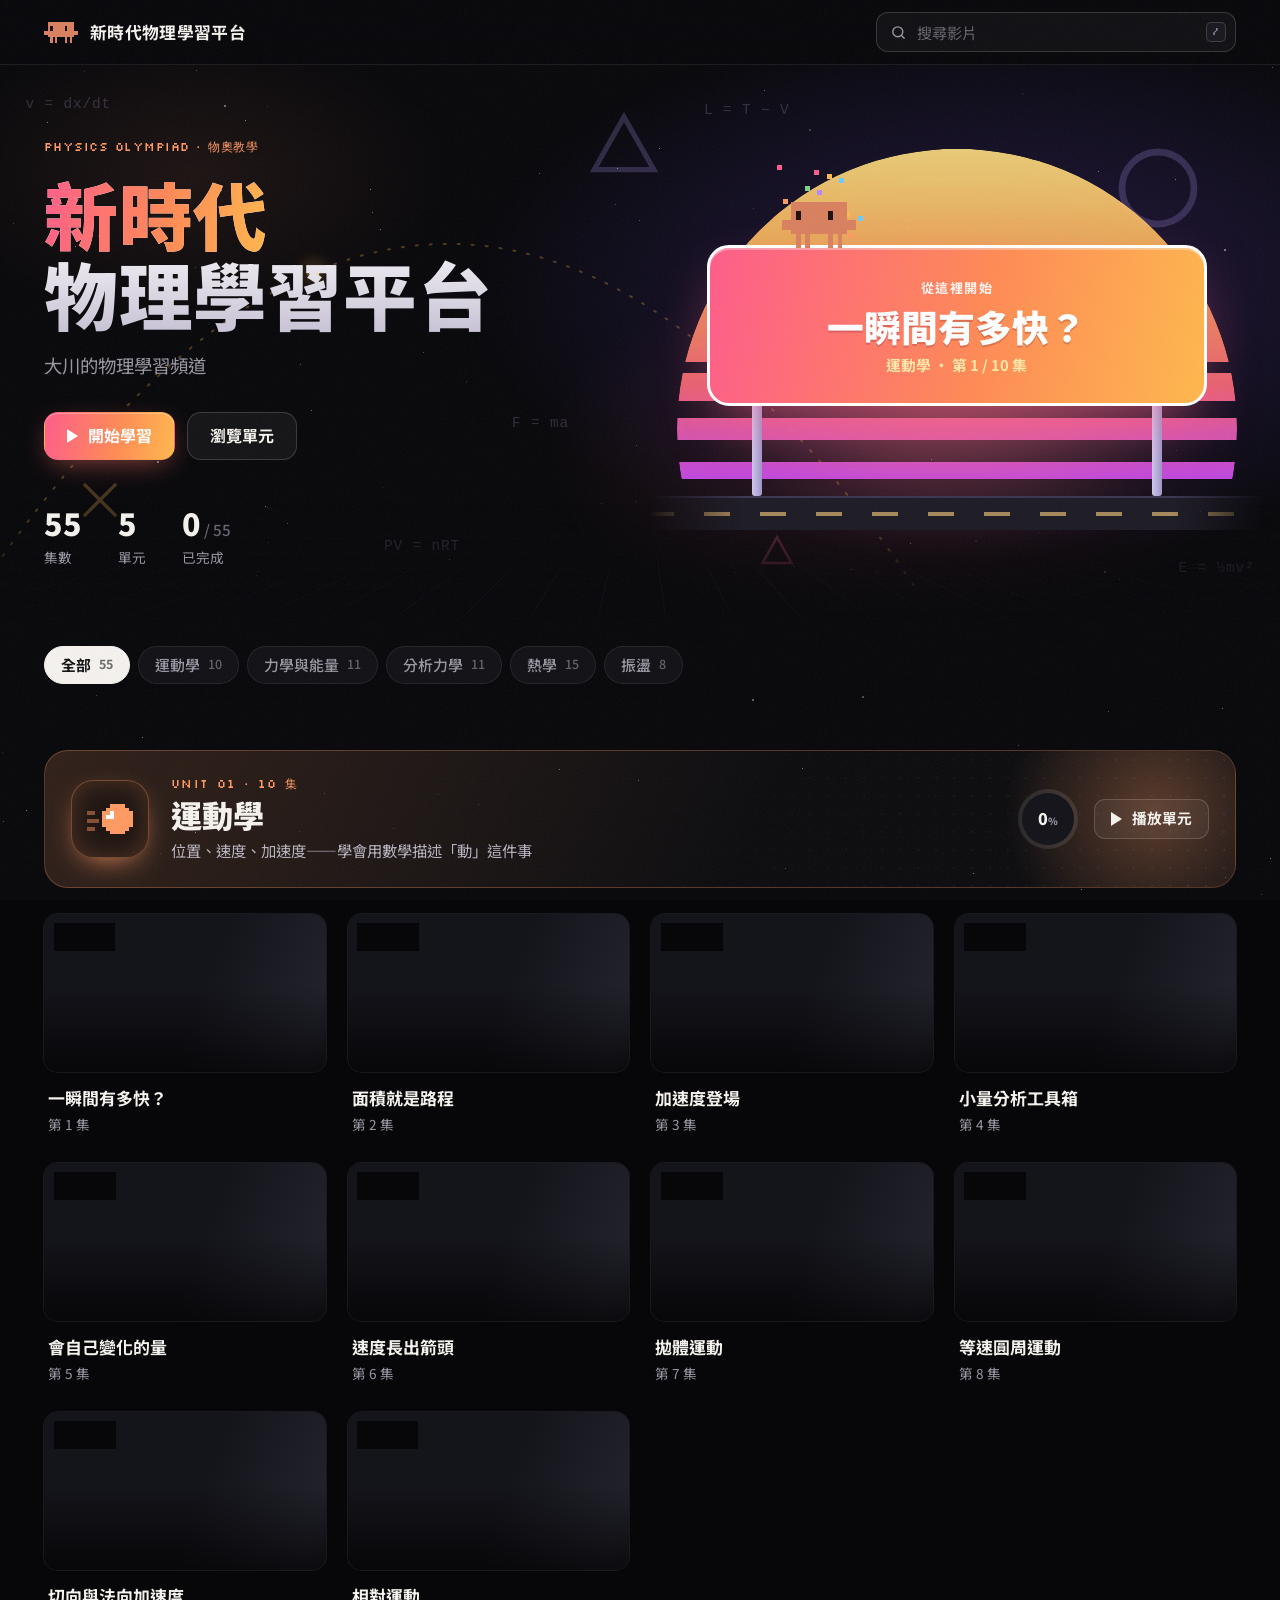
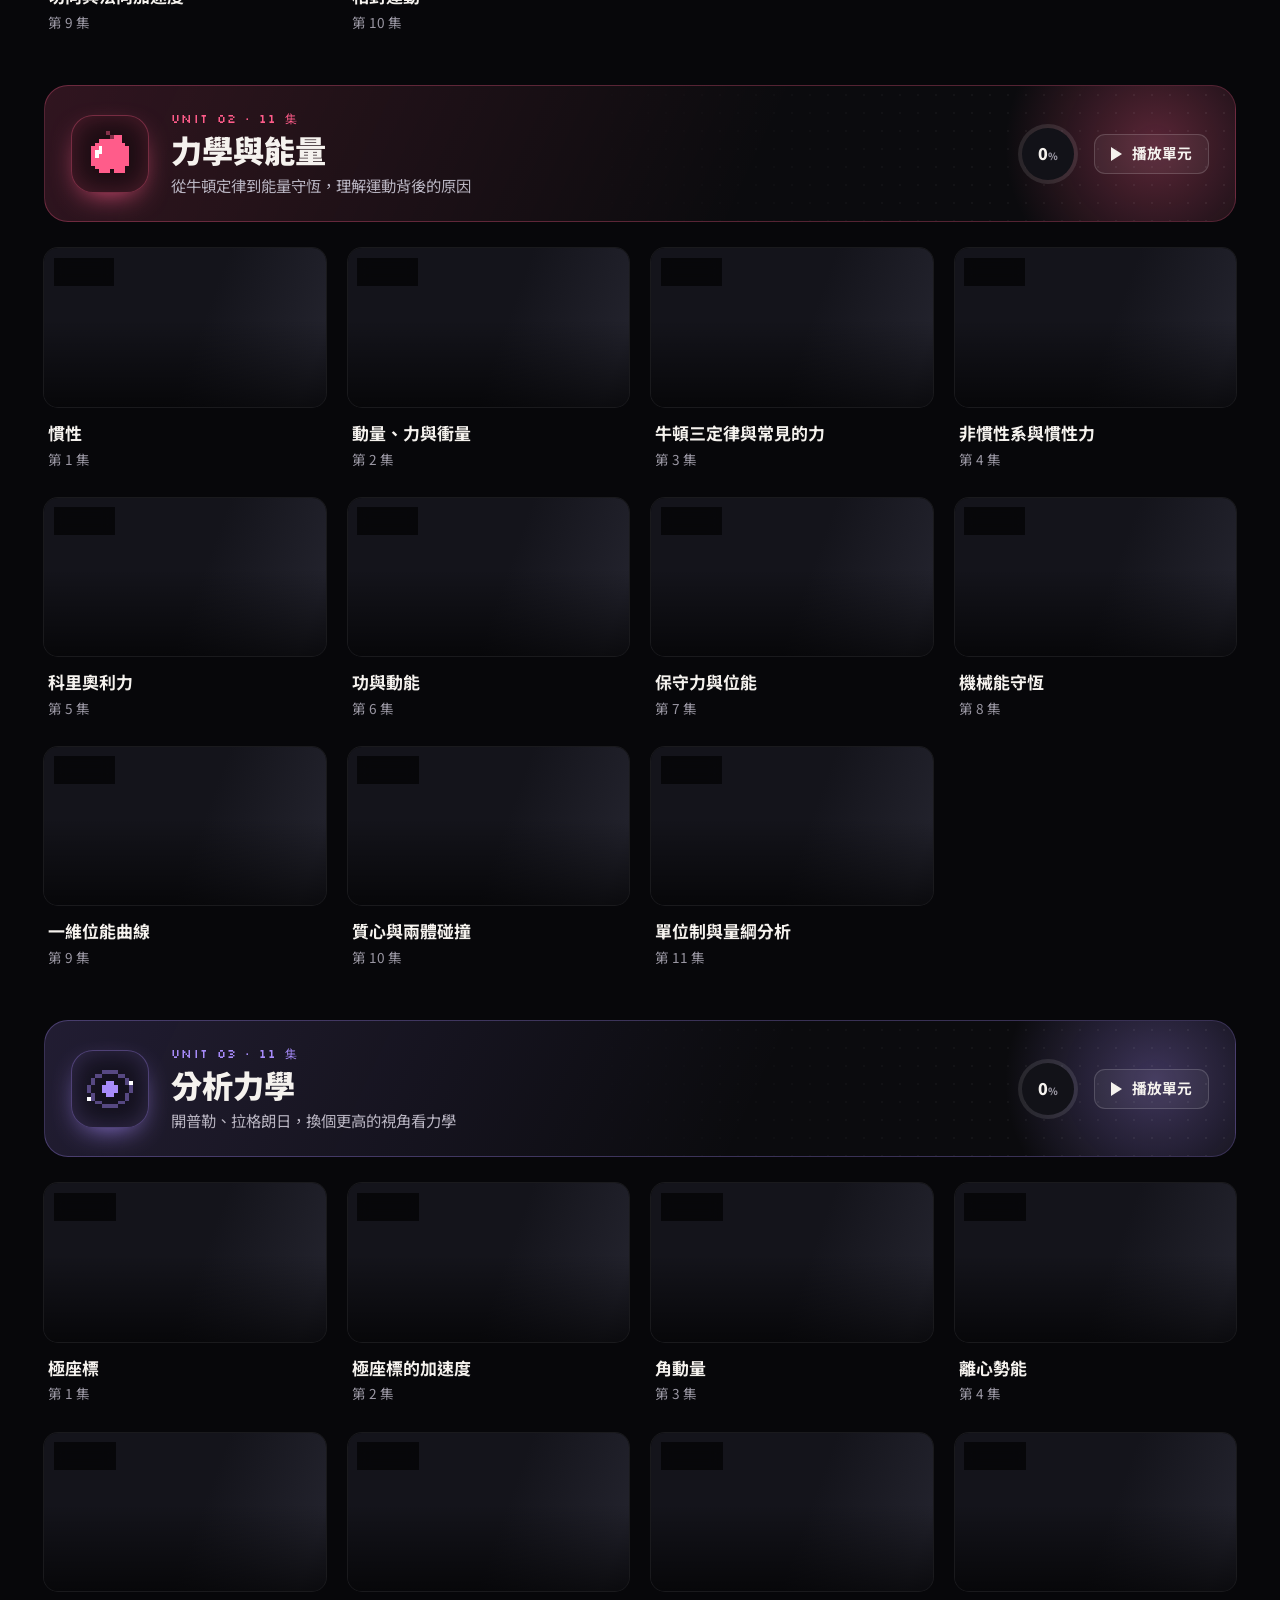
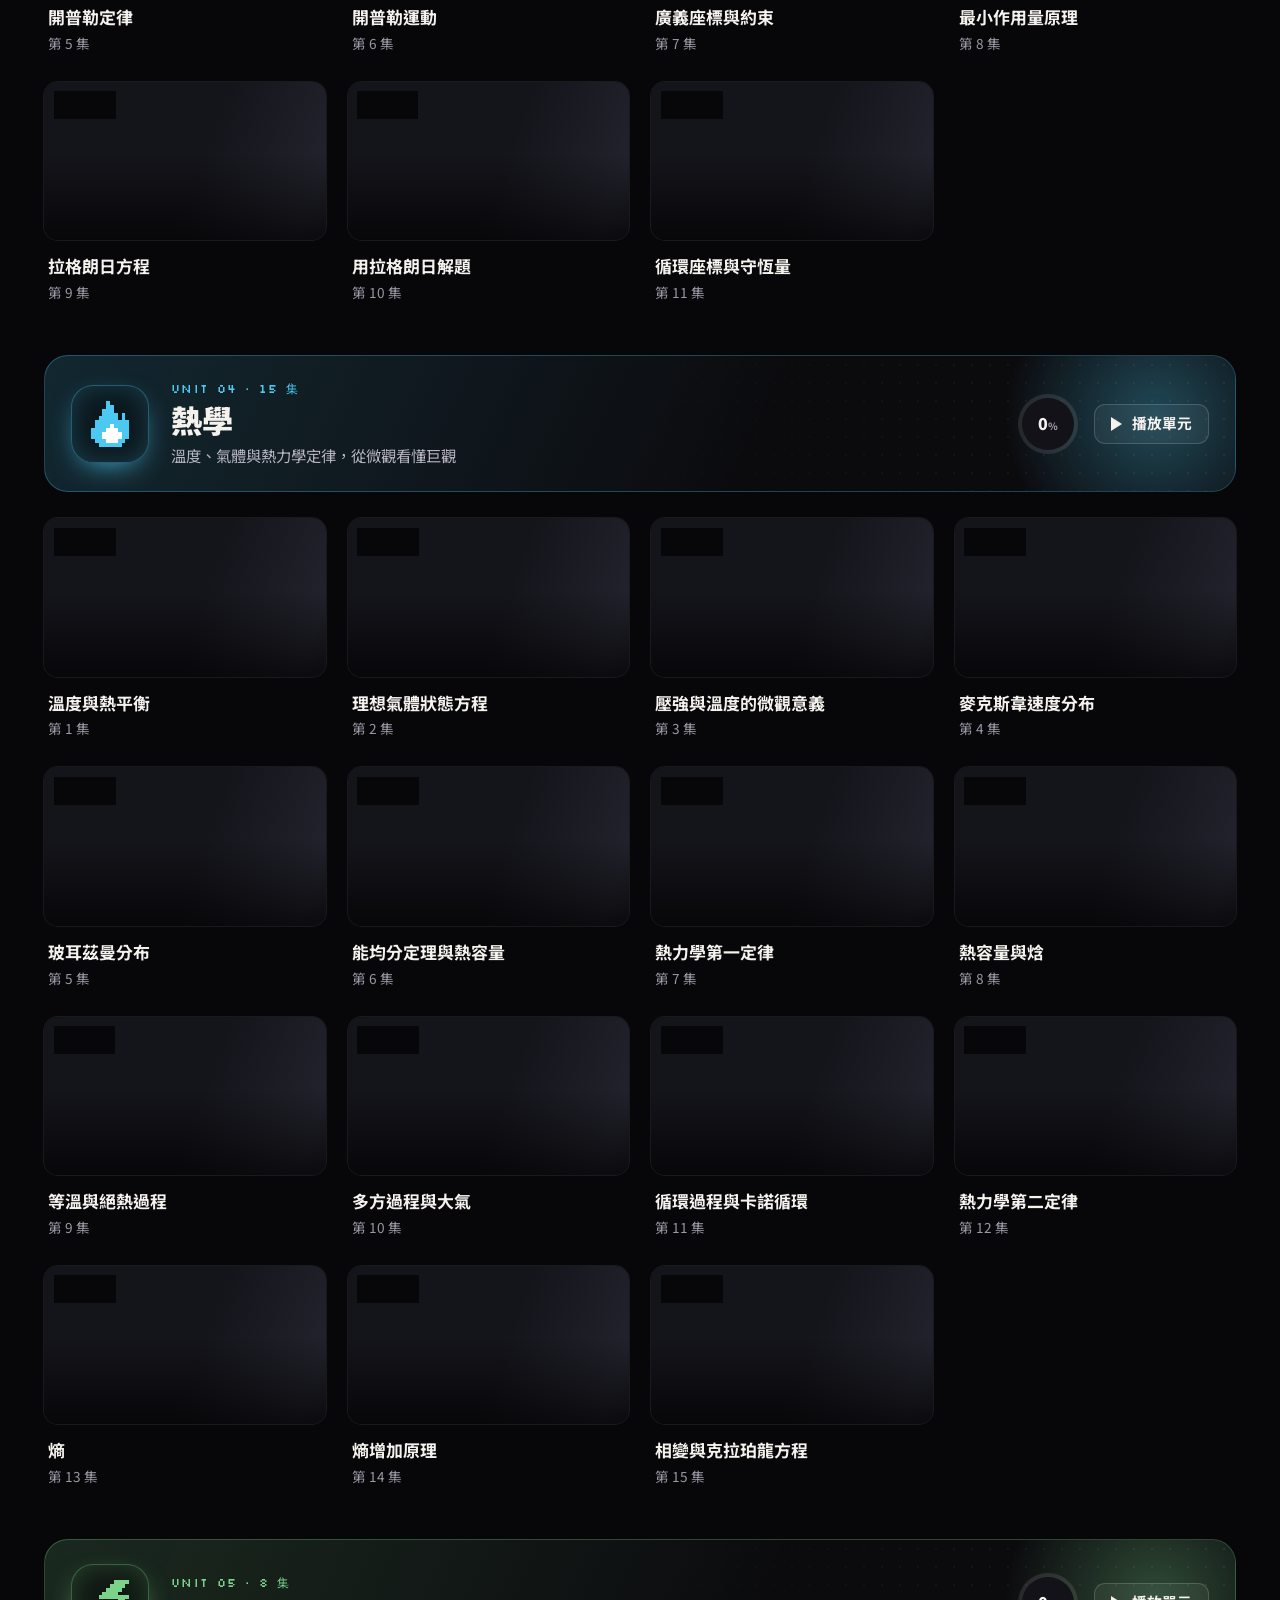
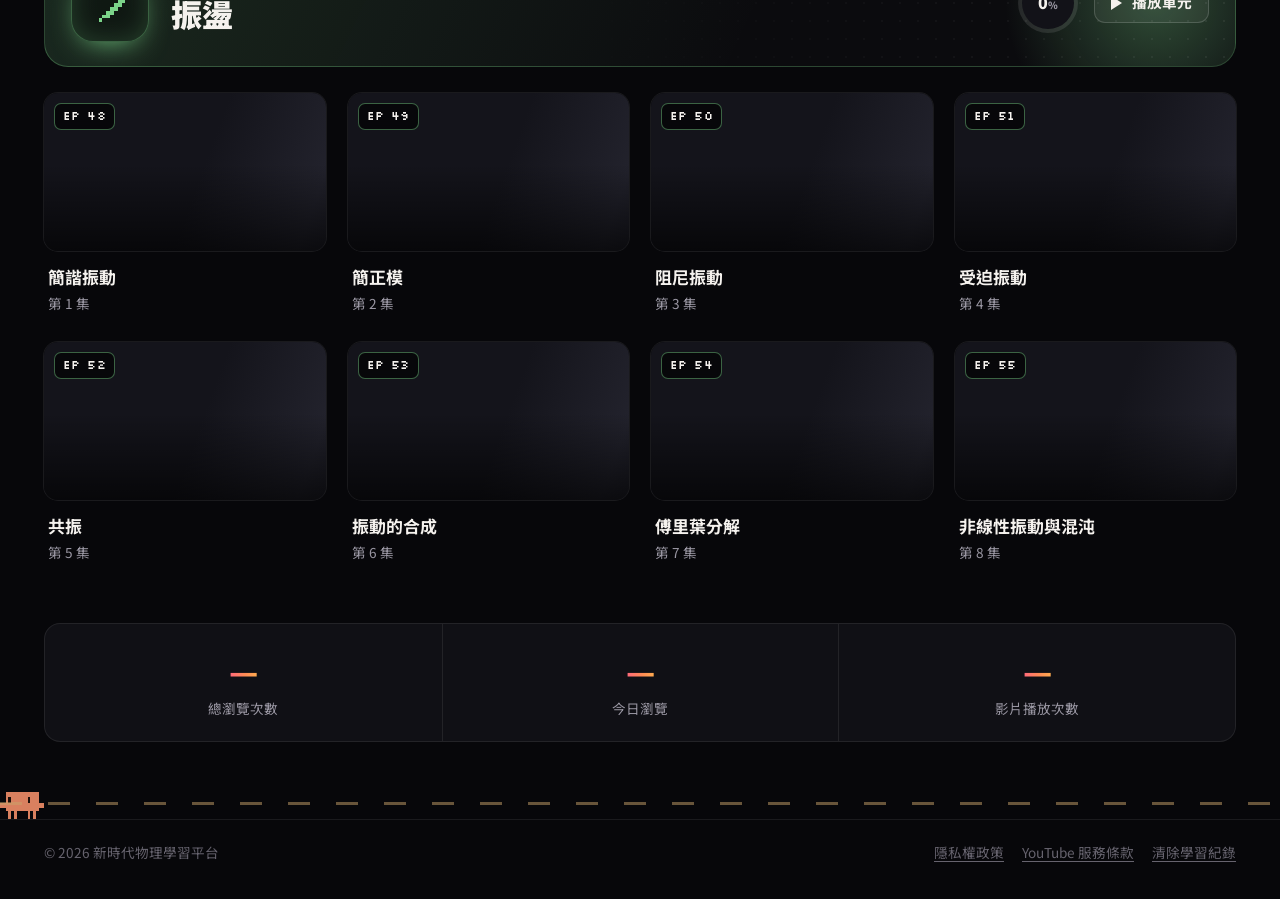
==== index.html @ 09f695e1 "首頁標示改為適用多期的物奧教學" ====
<!doctype html>
<html lang="zh-Hant">
<head>
  <meta charset="utf-8">
  <meta name="viewport" content="width=device-width, initial-scale=1, viewport-fit=cover">
  <meta name="theme-color" content="#07070a">
  <title>新時代物理學習平台</title>
  <meta name="description" content="大川的物理學習頻道：從運動學、力學與能量、分析力學到熱學，依集數一步步學會物理奧林匹亞，免費線上看。">
  <link rel="canonical" href="https://derek1000403-glitch.github.io/zoo/">
  <meta property="og:type" content="website">
  <meta property="og:site_name" content="新時代物理學習平台">
  <meta property="og:title" content="新時代物理學習平台｜大川的物理學習頻道">
  <meta property="og:description" content="從運動學到熱學，依集數一步步學會物理。有可愛吉祥物陪你一起看！">
  <meta property="og:url" content="https://derek1000403-glitch.github.io/zoo/">
  <meta property="og:image" content="https://derek1000403-glitch.github.io/zoo/og-image.png">
  <meta property="og:image:width" content="1200">
  <meta property="og:image:height" content="630">
  <meta property="og:locale" content="zh_TW">
  <meta name="twitter:card" content="summary_large_image">
  <link rel="manifest" href="manifest.webmanifest">
  <link rel="apple-touch-icon" href="icons/apple-touch-icon.png">
  <meta name="apple-mobile-web-app-title" content="物理學習">
  <link rel="icon" href="data:image/svg+xml,%3Csvg xmlns='http://www.w3.org/2000/svg' viewBox='0 -3 16 16' shape-rendering='crispEdges'%3E%3Cg fill='%23D9805F'%3E%3Crect x='2' width='12' height='7'/%3E%3Crect y='4' width='16' height='2'/%3E%3Crect x='3' y='7' width='1' height='3'/%3E%3Crect x='5' y='7' width='1' height='3'/%3E%3Crect x='10' y='7' width='1' height='3'/%3E%3Crect x='12' y='7' width='1' height='3'/%3E%3C/g%3E%3Cg fill='%231C0F0A'%3E%3Crect x='3' y='2' width='1' height='2'/%3E%3Crect x='10' y='2' width='1' height='2'/%3E%3C/g%3E%3C/svg%3E">
  <link rel="preconnect" href="https://i.ytimg.com">
  <link rel="preconnect" href="https://www.youtube-nocookie.com">
  <link rel="preconnect" href="https://www.youtube.com">
  <link rel="preconnect" href="https://fonts.googleapis.com">
  <link rel="preconnect" href="https://fonts.gstatic.com" crossorigin>
  <link href="https://fonts.googleapis.com/css2?family=Noto+Sans+TC:wght@400;700;900&family=Silkscreen:wght@400;700&display=swap" rel="stylesheet">
  <link rel="stylesheet" href="style.css?v=10">
</head>
<body>
  <canvas id="stars" aria-hidden="true"></canvas>

  <header class="topbar">
    <div class="wrap topbar-inner">
      <a class="brand" href="./" aria-label="回到首頁">
        <span id="brand-mascot"></span>
        <span id="site-name" class="brand-name">新時代物理學習平台</span>
      </a>
      <label class="search">
        <svg viewBox="0 0 24 24" aria-hidden="true"><circle cx="11" cy="11" r="7"/><path d="m20 20-3.5-3.5"/></svg>
        <input id="search" type="search" placeholder="搜尋影片" aria-label="搜尋影片" autocomplete="off">
        <kbd>/</kbd>
      </label>
      <button id="account" class="account" hidden></button>
    </div>
  </header>

  <section class="hero">
    <div class="hero-bg" aria-hidden="true">
      <div class="grid-floor"></div>
      <svg class="arc" viewBox="0 0 1200 500" preserveAspectRatio="none">
        <path id="arc-path" d="M-20 470 Q 420 -150 860 470" />
        <circle r="5"><animateMotion dur="5.5s" repeatCount="indefinite" keyPoints="0;1" keyTimes="0;1" calcMode="linear"><mpath href="#arc-path"/></animateMotion></circle>
      </svg>
      <span class="formula f1">v = dx/dt</span>
      <span class="formula f2">F = ma</span>
      <span class="formula f3">E = ½mv²</span>
      <span class="formula f4">L = T − V</span>
      <span class="formula f5">PV = nRT</span>
    </div>
    <div class="shapes" aria-hidden="true">
      <svg class="shape s1" viewBox="0 0 40 40"><path d="M20 4 37 34H3Z"/></svg>
      <svg class="shape s2" viewBox="0 0 40 40"><circle cx="20" cy="20" r="16"/></svg>
      <svg class="shape s3" viewBox="0 0 40 40"><path d="M6 6l28 28M34 6 6 34"/></svg>
      <svg class="shape s4" viewBox="0 0 40 40"><path d="M20 4 37 34H3Z"/></svg>
    </div>
    <div class="wrap hero-grid">
      <div class="hero-copy">
        <p class="kicker">PHYSICS OLYMPIAD · 物奧教學</p>
        <h1 id="hero-title">新時代物理學習平台</h1>
        <p id="site-tagline" class="tagline"></p>
        <div class="hero-actions">
          <button id="cta" class="btn btn-primary"></button>
          <a class="btn btn-ghost" href="#units">瀏覽單元</a>
        </div>
        <dl class="stats">
          <div><dt>集數</dt><dd id="stat-eps"></dd></div>
          <div><dt>單元</dt><dd id="stat-units"></dd></div>
          <div><dt>已完成</dt><dd id="stat-done"></dd></div>
        </dl>
      </div>

      <div class="hero-stage">
        <div class="sun-clip" aria-hidden="true"><div class="sun"></div></div>
        <div class="glow" aria-hidden="true"></div>
        <div class="sign-wrap">
          <div class="pixels" aria-hidden="true"></div>
          <span id="hero-mascot" class="sign-mascot" title="點我！"></span>
          <button id="hero-sign" class="sign">
            <span id="sign-kicker" class="sign-kicker"></span>
            <span id="sign-title" class="sign-title"></span>
            <span id="sign-sub" class="sign-sub"></span>
          </button>
          <div class="poles" aria-hidden="true"><i></i><i></i></div>
        </div>
        <div class="road" aria-hidden="true"></div>
      </div>
    </div>
  </section>

  <main id="units" class="wrap">
    <nav id="categories" class="tabs" aria-label="單元"></nav>
    <div id="empty" class="empty" hidden></div>
    <div id="content"></div>
  </main>

  <footer class="footer">
    <div class="wrap">
      <dl class="site-stats">
        <div><dd id="sv-total">—</dd><dt>總瀏覽次數</dt></div>
        <div><dd id="sv-today">—</dd><dt>今日瀏覽</dt></div>
        <div><dd id="sv-plays">—</dd><dt>影片播放次數</dt></div>
      </dl>
    </div>
    <div class="footer-road" aria-hidden="true"><span id="walker" class="walker"></span></div>
    <div class="wrap footer-inner">
      <span id="footer-text"></span>
      <span class="footer-links">
        <a href="privacy.html">隱私權政策</a>
        <a href="https://www.youtube.com/t/terms" target="_blank" rel="noopener">YouTube 服務條款</a>
        <button id="reset" class="link-btn">清除學習紀錄</button>
      </span>
    </div>
  </footer>

  <dialog id="player" aria-label="影片播放">
    <div id="ambient" class="ambient" aria-hidden="true"></div>
    <div class="player-top">
      <div class="crumb"><span id="crumb-unit" class="pill"></span><span id="crumb-ep" class="pixel-text"></span></div>
      <div class="player-actions">
        <button id="share" class="icon-btn" title="複製這一集的連結">
          <svg viewBox="0 0 24 24" aria-hidden="true"><path d="M10 14a4 4 0 0 0 5.7 0l3-3a4 4 0 0 0-5.7-5.7l-1 1"/><path d="M14 10a4 4 0 0 0-5.7 0l-3 3a4 4 0 0 0 5.7 5.7l1-1"/></svg>
          <span>複製連結</span>
        </button>
        <button id="close" class="icon-btn icon-only" aria-label="關閉">
          <svg viewBox="0 0 24 24" aria-hidden="true"><path d="M6 6l12 12M18 6 6 18"/></svg>
        </button>
      </div>
    </div>
    <div class="player-body">
      <div class="player-main">
        <div id="frame-wrap" class="frame-wrap">
          <div id="lane" class="lane">
            <div id="ask" class="ask" role="dialog" aria-label="吉祥物的詢問"></div>
            <button id="fs-exit" class="fs-exit">縮小 <kbd>Esc</kbd></button>
            <div id="buddy" class="buddy" title="點我！" aria-hidden="true">
              <div class="buddy-hop"><div class="buddy-flip"></div></div>
              <div class="bubble"></div>
              <div class="zzz"><i>z</i><i>z</i><i>Z</i></div>
            </div>
          </div>
          <div class="frame"><div id="yt"></div></div>
        </div>
        <div class="now-info">
          <h2 id="player-title"></h2>
          <p id="player-desc"></p>
        </div>
        <div class="controls">
          <button id="prev" class="btn btn-ghost btn-sm">
            <svg viewBox="0 0 24 24" aria-hidden="true"><path d="M15 6 9 12l6 6"/></svg>上一集
          </button>
          <button id="next" class="btn btn-primary btn-sm">下一集
            <svg viewBox="0 0 24 24" aria-hidden="true"><path d="m9 6 6 6-6 6"/></svg>
          </button>
          <label class="switch">
            <input id="auto-next" type="checkbox" checked>
            <span class="track"><span class="thumb-dot"></span></span>
            自動播放下一集
          </label>
          <span class="hint">快捷鍵 <kbd>P</kbd> 上一集 <kbd>N</kbd> 下一集 <kbd>F</kbd> 放大</span>
        </div>
        <div class="social">
          <button id="like-btn" class="soc-btn">
            <svg viewBox="0 0 24 24" aria-hidden="true"><path d="M7 10v11H3V10zM7 10l4-8c1.7 0 3 1.3 3 3v4h5.5a2 2 0 0 1 2 2.3l-1.4 8A2 2 0 0 1 18.1 21H7"/></svg>
            <span>按讚</span>
          </button>
          <button id="sub-btn" class="soc-btn soc-sub">
            <svg viewBox="0 0 24 24" aria-hidden="true"><path d="M6 8a6 6 0 0 1 12 0c0 7 3 9 3 9H3s3-2 3-9M10.3 21a1.9 1.9 0 0 0 3.4 0"/></svg>
            <span>訂閱頻道</span>
          </button>
          <button id="fs-btn" class="soc-btn soc-fs" title="放大（吉祥物會一起陪你看）">
            <svg viewBox="0 0 24 24" aria-hidden="true"><path d="M4 9V4h5M20 9V4h-5M4 15v5h5M20 15v5h-5"/></svg>
            <span>放大</span>
          </button>
          <span id="soc-note" class="soc-note"></span>
        </div>
      </div>
      <aside class="player-list">
        <div class="pl-head">
          <div><strong id="playlist-name"></strong><span id="playlist-pos"></span></div>
          <div class="bar"><i id="playlist-bar"></i></div>
        </div>
        <div id="playlist-items"></div>
      </aside>
    </div>
  </dialog>

  <div id="toasts" class="toasts" aria-live="polite"></div>

  <script src="videos.js?v=9"></script>
  <script src="app.js?v=11"></script>
</body>
</html>
---- style.css ----
:root {
  --bg: #07070a;
  --surface: #101015;
  --surface-2: #17171e;
  --surface-3: #1f1f28;
  --border: rgba(255, 255, 255, .08);
  --border-strong: rgba(255, 255, 255, .16);
  --text: #f5f2ee;
  --muted: #9a97a3;
  --faint: #66636e;
  --orange: #da7858;
  --orange-hi: #ff9a62;
  --pink: #ff5c8a;
  --gold: #ffb84d;
  --purple: #7b4dff;
  --sign: linear-gradient(100deg, #ff5c8a 0%, #ff8a55 55%, #ffb84d 100%);
  --radius: 16px;
  --ease: cubic-bezier(.2, .8, .2, 1);
  color-scheme: dark;
}

* { box-sizing: border-box; }
html { scroll-behavior: smooth; }
body {
  margin: 0;
  min-height: 100vh;
  background: var(--bg);
  color: var(--text);
  font-family: "Noto Sans TC", system-ui, -apple-system, "PingFang TC", "Microsoft JhengHei", sans-serif;
  line-height: 1.55;
  -webkit-font-smoothing: antialiased;
  overflow-x: hidden;
}
button { font: inherit; color: inherit; }
::selection { background: var(--orange); color: #fff; }
:focus-visible { outline: 2px solid var(--orange-hi); outline-offset: 3px; border-radius: 8px; }
::-webkit-scrollbar { width: 10px; height: 10px; }
::-webkit-scrollbar-thumb { background: #2a2a33; border-radius: 10px; border: 2px solid var(--bg); }
::-webkit-scrollbar-track { background: transparent; }

.wrap { max-width: 1240px; margin: 0 auto; padding: 0 24px; }
.pixel-text, .kicker, .ep, .unit-no, kbd { font-family: "Silkscreen", ui-monospace, monospace; letter-spacing: .04em; }
kbd {
  display: inline-grid; place-items: center;
  min-width: 20px; height: 20px; padding: 0 5px;
  font-size: 11px; color: var(--muted);
  border: 1px solid var(--border-strong); border-radius: 5px;
  background: var(--surface-2);
}

#stars { position: fixed; inset: 0; width: 100%; height: 100%; z-index: -1; pointer-events: none; }

/* ---------- 吉祥物 ---------- */
.mascot { display: block; width: 100%; height: auto; overflow: visible; }
.mascot .m-eyes { transform-box: fill-box; transform-origin: center bottom; animation: blink 5s infinite; }
@keyframes blink { 0%, 94%, 100% { transform: scaleY(1); } 96% { transform: scaleY(.5); } }
.mascot .m-look, .mascot .m-body { transition: transform .16s steps(2); }
.look-c .m-look { transform: translateX(1px); }
.look-r .m-look { transform: translateX(2px); }
.sitting .m-body { transform: translateY(2px); }
.sleeping .m-eyes { animation: none; transform: scaleY(.5); }
.waving .m-arm-r { animation: wave .3s steps(1) infinite; }
.waving.both .m-arm-l { animation: wave .3s steps(1) infinite .15s; }
@keyframes wave { 0% { transform: translateY(0); } 50% { transform: translateY(-3px); } }
.walking .m-legs-a { animation: step .36s steps(1) infinite; }
.walking .m-legs-b { animation: step .36s steps(1) infinite .18s; }
@keyframes step { 0% { transform: translateY(0); } 50% { transform: translateY(-1px); } }
.bob { animation: bob 2.4s var(--ease) infinite; }
@keyframes bob { 0%, 100% { transform: translateY(0); } 50% { transform: translateY(-6%); } }
.jump { animation: jump .6s var(--ease); }
@keyframes jump { 0%, 100% { transform: translateY(0) scale(1); } 15% { transform: translateY(4%) scale(1.08, .9); } 45% { transform: translateY(-45%) scale(.95, 1.06); } 75% { transform: translateY(0) scale(1.06, .94); } }

/* ---------- 上方導覽列 ---------- */
.topbar {
  position: sticky; top: 0; z-index: 20;
  backdrop-filter: blur(16px) saturate(140%);
  -webkit-backdrop-filter: blur(16px) saturate(140%);
  background: rgba(7, 7, 10, .72);
  border-bottom: 1px solid var(--border);
}
.topbar-inner { display: flex; align-items: center; justify-content: space-between; gap: 20px; height: 64px; }
.brand { display: flex; align-items: center; gap: 12px; color: var(--text); text-decoration: none; font-weight: 700; }
#brand-mascot { width: 34px; }
.brand-name { font-size: 1.05rem; letter-spacing: .02em; }
.search {
  position: relative; display: flex; align-items: center;
  width: min(360px, 100%);
}
.search svg { position: absolute; left: 14px; width: 17px; height: 17px; fill: none; stroke: var(--muted); stroke-width: 2; stroke-linecap: round; pointer-events: none; }
.search input {
  width: 100%; height: 40px; padding: 0 40px 0 40px;
  border: 1px solid var(--border-strong); border-radius: 12px;
  background: rgba(255, 255, 255, .04); color: var(--text);
  font: inherit; font-size: .95rem; outline: none;
  transition: border-color .2s, background .2s, box-shadow .2s;
}
.search input::placeholder { color: var(--faint); }
.search input:focus { border-color: var(--orange); background: rgba(255, 255, 255, .06); box-shadow: 0 0 0 4px rgba(218, 120, 88, .18); }
.search input::-webkit-search-cancel-button { filter: invert(.7); }
.search kbd { position: absolute; right: 10px; pointer-events: none; }
.search input:focus ~ kbd, .search input:not(:placeholder-shown) ~ kbd { opacity: 0; }

/* ---------- 主視覺 ---------- */
.hero { position: relative; padding: 72px 0 56px; overflow: hidden; }
.hero::before {
  content: ""; position: absolute; inset: 0; pointer-events: none;
  background:
    radial-gradient(60% 70% at 78% 40%, rgba(123, 77, 255, .22), transparent 70%),
    radial-gradient(40% 50% at 70% 70%, rgba(255, 92, 138, .14), transparent 70%),
    radial-gradient(30% 40% at 15% 20%, rgba(218, 120, 88, .10), transparent 70%);
}
.hero::after {
  content: ""; position: absolute; left: 0; right: 0; bottom: 0; height: 120px; pointer-events: none;
  background: linear-gradient(transparent, var(--bg));
}
.hero-grid { position: relative; z-index: 1; display: grid; grid-template-columns: 1.05fr 1fr; gap: 48px; align-items: center; }
.kicker { margin: 0 0 18px; color: var(--orange-hi); font-size: .78rem; }
.hero h1 {
  margin: 0; font-size: clamp(2.6rem, 6vw, 4.6rem); line-height: 1.08; font-weight: 900; letter-spacing: .01em;
  background: linear-gradient(180deg, #fff 30%, #c9c3d6);
  -webkit-background-clip: text; background-clip: text; color: transparent;
}
.hero h1 .accent { background: var(--sign); -webkit-background-clip: text; background-clip: text; }
.tagline { margin: 18px 0 32px; font-size: 1.15rem; color: var(--muted); max-width: 30em; }
.hero-actions { display: flex; flex-wrap: wrap; gap: 12px; }

.btn {
  display: inline-flex; align-items: center; justify-content: center; gap: 8px;
  height: 48px; padding: 0 22px; border-radius: 14px;
  font-weight: 700; font-size: 1rem; text-decoration: none; color: var(--text);
  border: 1px solid transparent; cursor: pointer;
  transition: transform .2s var(--ease), box-shadow .2s, background .2s, border-color .2s, opacity .2s;
}
.btn svg { width: 18px; height: 18px; fill: none; stroke: currentColor; stroke-width: 2.4; stroke-linecap: round; stroke-linejoin: round; }
.btn-primary { background: var(--sign); color: #fff; box-shadow: 0 8px 28px -8px rgba(255, 110, 100, .6), inset 0 1px 0 rgba(255, 255, 255, .3); }
.btn-primary:hover { transform: translateY(-2px); box-shadow: 0 14px 36px -8px rgba(255, 110, 100, .75), inset 0 1px 0 rgba(255, 255, 255, .3); }
.btn-ghost { background: rgba(255, 255, 255, .05); border-color: var(--border-strong); }
.btn-ghost:hover { background: rgba(255, 255, 255, .1); transform: translateY(-2px); }
.btn:disabled { opacity: .3; pointer-events: none; }
.btn-sm { height: 40px; padding: 0 16px; font-size: .92rem; border-radius: 11px; }
.cta-text { display: flex; flex-direction: column; align-items: flex-start; line-height: 1.2; text-align: left; }
.cta-text small { font-weight: 500; font-size: .74rem; opacity: .85; }
#cta.two-line { height: 56px; }
.play-ico { width: 0; height: 0; border-left: 11px solid currentColor; border-top: 7px solid transparent; border-bottom: 7px solid transparent; margin-right: 2px; }

.stats { display: flex; gap: 36px; margin: 40px 0 0; padding: 0; }
.stats div { display: flex; flex-direction: column-reverse; }
.stats dt { color: var(--muted); font-size: .85rem; }
.stats dd { margin: 0; font-size: 1.9rem; font-weight: 900; font-variant-numeric: tabular-nums; }
.stats dd small { font-size: .95rem; color: var(--faint); font-weight: 500; }

.hero-stage { position: relative; padding: 70px 0 0; }
.glow { position: absolute; inset: 10% 5% 0; background: radial-gradient(closest-side, rgba(255, 120, 90, .35), transparent); filter: blur(30px); }
.sign-wrap { position: relative; width: min(100%, 500px); margin: 0 auto; }
.sign {
  position: relative; display: flex; flex-direction: column; align-items: center; gap: 6px;
  width: 100%; padding: 30px 28px 26px; cursor: pointer;
  background: var(--sign); color: #fff; text-align: center;
  border: 3px solid #fff; border-radius: 22px;
  box-shadow: 0 24px 60px -16px rgba(255, 92, 138, .55), inset 0 2px 0 rgba(255, 255, 255, .35);
  transition: transform .35s var(--ease), box-shadow .35s;
}
.sign:hover { transform: translateY(-4px) rotate(-.6deg); box-shadow: 0 32px 70px -14px rgba(255, 92, 138, .7), inset 0 2px 0 rgba(255, 255, 255, .35); }
.sign-mascot { position: absolute; left: 15%; top: 3px; z-index: 2; width: 74px; transform: translateY(-100%); cursor: pointer; }
.away { visibility: hidden; }

/* 吉祥物跳進影片的動畫 */
.flyer { position: fixed; z-index: 2000; pointer-events: none; will-change: transform; }
.splash { animation: splash .7s ease-out; }
@keyframes splash {
  0% { box-shadow: 0 0 0 0 rgba(255, 154, 98, .95), 0 0 0 0 rgba(255, 92, 138, .7); filter: brightness(1.5); }
  100% { box-shadow: 0 0 0 26px rgba(255, 154, 98, 0), 0 0 0 48px rgba(255, 92, 138, 0); filter: none; }
}
.sign-kicker { font-size: .82rem; font-weight: 700; letter-spacing: .12em; opacity: .92; }
.sign-title { font-size: clamp(1.6rem, 3.4vw, 2.3rem); font-weight: 900; line-height: 1.2; text-shadow: 0 2px 0 rgba(120, 30, 40, .25); }
.sign-sub { font-size: .92rem; font-weight: 700; color: #ffe9a8; }
.poles { display: flex; justify-content: space-between; padding: 0 9%; height: 90px; }
.poles i { width: 10px; background: linear-gradient(90deg, #cfc8ec, #9d95c9); border-radius: 0 0 3px 3px; }
.road {
  position: relative; height: 34px; margin: 0 -30px;
  background: #1c1a24; border-top: 2px solid #3a3550;
  mask-image: linear-gradient(90deg, transparent, #000 15%, #000 85%, transparent);
  -webkit-mask-image: linear-gradient(90deg, transparent, #000 15%, #000 85%, transparent);
}
.road::after {
  content: ""; position: absolute; left: 0; right: 0; top: 50%; height: 4px; margin-top: -2px;
  background: repeating-linear-gradient(90deg, #c9a36a 0 26px, transparent 26px 56px);
  animation: road 1.6s linear infinite; opacity: .8;
}
@keyframes road { to { background-position: -56px 0; } }

.pixels { position: absolute; left: 14%; top: 0; width: 84px; height: 80px; transform: translateY(-100%); pointer-events: none; }
.pixels i { position: absolute; width: 5px; height: 5px; animation: twinkle 2.2s infinite; }
@keyframes twinkle { 0%, 100% { opacity: .2; transform: translateY(0); } 50% { opacity: 1; transform: translateY(-4px); } }

.shapes { position: absolute; inset: 0; pointer-events: none; }
.shape { position: absolute; fill: none; stroke: rgba(180, 160, 255, .22); stroke-width: 3; animation: drift 14s ease-in-out infinite; }
.s1 { width: 70px; left: 46%; top: 8%; }
.s2 { width: 90px; right: 6%; top: 14%; animation-delay: -4s; }
.s3 { width: 46px; left: 6%; bottom: 18%; stroke: rgba(255, 184, 77, .25); animation-delay: -8s; }
.s4 { width: 34px; right: 38%; bottom: 10%; stroke: rgba(255, 92, 138, .3); animation-delay: -2s; }
@keyframes drift { 0%, 100% { transform: translate(0, 0) rotate(0); } 50% { transform: translate(14px, -18px) rotate(18deg); } }

/* ---------- 單元分頁 ---------- */
main { padding-bottom: 40px; }
.tabs {
  position: sticky; top: 64px; z-index: 10;
  display: flex; gap: 8px; overflow-x: auto; scrollbar-width: none;
  margin: 0 -24px; padding: 14px 24px;
  background: linear-gradient(var(--bg) 70%, transparent);
}
.tabs::-webkit-scrollbar { display: none; }
.tabs button {
  flex: none; display: inline-flex; align-items: center; gap: 8px;
  height: 38px; padding: 0 16px; border-radius: 999px; cursor: pointer;
  background: var(--surface); border: 1px solid var(--border); color: var(--muted);
  font-size: .93rem; font-weight: 500;
  transition: color .2s, background .2s, border-color .2s;
}
.tabs button:hover { color: var(--text); border-color: var(--border-strong); }
.tabs button.active { background: var(--text); color: #111; border-color: var(--text); font-weight: 700; }
.tabs .n { font-size: .78rem; opacity: .6; font-variant-numeric: tabular-nums; }

/* ---------- 單元區塊 ---------- */
.bar { height: 5px; border-radius: 9px; background: rgba(255, 255, 255, .09); overflow: hidden; }
.bar i { display: block; height: 100%; background: var(--sign); border-radius: inherit; transition: width .6s var(--ease); }

.grid { display: grid; grid-template-columns: repeat(auto-fill, minmax(270px, 1fr)); gap: 28px 22px; }

.card {
  display: block; padding: 0; border: 0; background: none; text-align: left; cursor: pointer;
  opacity: 0; transform: translateY(16px);
  animation: rise .6s var(--ease) forwards;
}
@keyframes rise { to { opacity: 1; transform: none; } }
.thumb {
  position: relative; aspect-ratio: 16 / 9; overflow: hidden;
  border-radius: 14px; background: var(--surface-2);
  box-shadow: 0 0 0 1px var(--border);
  transition: box-shadow .3s, transform .35s var(--ease);
}
.thumb img { width: 100%; height: 100%; object-fit: cover; display: block; transition: transform .6s var(--ease), filter .3s; }
.thumb::after { content: ""; position: absolute; inset: 0; background: linear-gradient(180deg, transparent 45%, rgba(0, 0, 0, .65)); }
.card:hover .thumb, .card:focus-visible .thumb { transform: translateY(-4px); box-shadow: 0 0 0 2px var(--orange), 0 20px 40px -12px rgba(255, 110, 90, .45); }
.card:hover img { transform: scale(1.06); }
.card:focus-visible { outline: none; }
.ep {
  position: absolute; left: 10px; top: 10px; z-index: 1;
  padding: 3px 8px 4px; border-radius: 7px; font-size: .72rem;
  background: rgba(0, 0, 0, .62); backdrop-filter: blur(6px); -webkit-backdrop-filter: blur(6px);
  border: 1px solid rgba(255, 255, 255, .14);
}
.done-badge {
  position: absolute; right: 10px; top: 10px; z-index: 1;
  display: inline-flex; align-items: center; gap: 4px;
  padding: 3px 9px 3px 7px; border-radius: 99px; font-size: .74rem; font-weight: 700;
  background: rgba(64, 200, 130, .92); color: #04150c;
}
.done-badge svg, .pl-check svg { width: 13px; height: 13px; fill: none; stroke: currentColor; stroke-width: 3.2; stroke-linecap: round; stroke-linejoin: round; }
.play-btn {
  position: absolute; left: 50%; top: 50%; z-index: 1;
  width: 58px; height: 58px; margin: -29px 0 0 -29px; border-radius: 50%;
  display: grid; place-items: center;
  background: rgba(255, 255, 255, .95); color: #111;
  box-shadow: 0 10px 30px rgba(0, 0, 0, .4);
  opacity: 0; transform: scale(.7); transition: opacity .25s, transform .35s var(--ease);
}
.play-btn .play-ico { margin-left: 4px; border-left-width: 15px; border-top-width: 9px; border-bottom-width: 9px; }
.card:hover .play-btn, .card:focus-visible .play-btn { opacity: 1; transform: scale(1); }
.thumb .bar { position: absolute; left: 0; right: 0; bottom: 0; z-index: 1; height: 4px; border-radius: 0; background: rgba(255, 255, 255, .2); }
.thumb .bar i { border-radius: 0; }
.card-body { padding: 14px 4px 0; }
.card-body h3 { margin: 0; font-size: 1.06rem; font-weight: 700; line-height: 1.4; transition: color .2s; }
.card:hover h3 { color: var(--orange-hi); }
.card-body p { margin: 4px 0 0; font-size: .85rem; color: var(--muted); }
.card.is-done img { filter: saturate(.75) brightness(.85); }

.results-head { margin: 32px 0 20px; color: var(--muted); }
.results-head strong { color: var(--text); }
.empty { padding: 70px 0 50px; text-align: center; color: var(--muted); }
.empty .em { width: 96px; margin: 0 auto 22px; }
.empty strong { display: block; color: var(--text); font-size: 1.2rem; margin-bottom: 4px; }

/* ---------- 頁尾 ---------- */
.footer { margin-top: 60px; }
.site-stats {
  display: grid; grid-template-columns: repeat(3, 1fr); margin: 0 0 8px; padding: 0;
  background: var(--surface); border: 1px solid var(--border); border-radius: var(--radius); overflow: hidden;
}
.site-stats div { display: flex; flex-direction: column; align-items: center; gap: 2px; padding: 22px 12px; }
.site-stats div + div { border-left: 1px solid var(--border); }
.site-stats dd { margin: 0; font-size: clamp(1.4rem, 3.5vw, 2rem); font-weight: 900; font-variant-numeric: tabular-nums; background: var(--sign); -webkit-background-clip: text; background-clip: text; color: transparent; }
.site-stats dt { color: var(--muted); font-size: .85rem; }
.footer-road { position: relative; height: 70px; border-bottom: 1px solid var(--border); overflow: hidden; }
.footer-road::after {
  content: ""; position: absolute; left: 0; right: 0; bottom: 14px; height: 3px;
  background: repeating-linear-gradient(90deg, rgba(201, 163, 106, .5) 0 22px, transparent 22px 48px);
}
.walker { position: absolute; bottom: 0; left: 0; width: 44px; animation: walk 38s linear infinite; }
@keyframes walk { from { transform: translateX(-60px); } to { transform: translateX(calc(100vw + 60px)); } }
.footer-inner { display: flex; justify-content: space-between; align-items: center; gap: 16px; flex-wrap: wrap; padding-top: 22px; padding-bottom: 36px; color: var(--faint); font-size: .85rem; }
.link-btn { background: none; border: 0; padding: 0; color: var(--faint); cursor: pointer; text-decoration: underline; text-underline-offset: 3px; font-size: .85rem; }
.link-btn:hover { color: var(--muted); }

/* ---------- 播放器 ---------- */
dialog {
  width: min(1440px, 100% - 40px); max-width: none;
  max-height: calc(100% - 40px);
  padding: 0; border: 1px solid var(--border-strong); border-radius: 22px;
  background: rgba(14, 14, 19, .96); color: var(--text);
  box-shadow: 0 40px 120px rgba(0, 0, 0, .7);
  overflow: hidden;
}
dialog[open] { display: flex; flex-direction: column; animation: pop .4s var(--ease); }
@keyframes pop { from { opacity: 0; transform: translateY(20px) scale(.98); } }
dialog::backdrop { background: rgba(0, 0, 0, .78); backdrop-filter: blur(10px); -webkit-backdrop-filter: blur(10px); }
.player-top { display: flex; align-items: center; justify-content: space-between; gap: 12px; padding: 14px 18px 14px 22px; border-bottom: 1px solid var(--border); }
.crumb { display: flex; align-items: center; gap: 12px; min-width: 0; }
.pill { padding: 4px 12px; border-radius: 99px; font-size: .85rem; font-weight: 700; background: rgba(218, 120, 88, .16); color: var(--orange-hi); white-space: nowrap; }
.crumb .pixel-text { font-size: .8rem; color: var(--muted); white-space: nowrap; }
.player-actions { display: flex; gap: 8px; }
.icon-btn {
  display: inline-flex; align-items: center; gap: 7px; height: 38px; padding: 0 14px;
  border: 1px solid var(--border-strong); border-radius: 11px; background: rgba(255, 255, 255, .04);
  cursor: pointer; font-size: .88rem; transition: background .2s;
}
.icon-btn:hover { background: rgba(255, 255, 255, .1); }
.icon-btn svg { width: 18px; height: 18px; fill: none; stroke: currentColor; stroke-width: 2; stroke-linecap: round; stroke-linejoin: round; }
.icon-only { width: 38px; padding: 0; justify-content: center; }

.player-body { display: grid; grid-template-columns: minmax(0, 1fr) 380px; min-height: 0; flex: 1; }
.player-main { padding: 58px 22px 24px; overflow-y: auto; }

/* 影片上方給吉祥物活動的小平台（不會蓋到影片） */
.frame-wrap { position: relative; }
.lane { position: absolute; left: 0; right: 0; bottom: 100%; height: 58px; pointer-events: none; }
.buddy { position: absolute; left: 0; bottom: 0; width: 50px; opacity: 0; pointer-events: auto; cursor: pointer; }
.buddy.show { opacity: 1; }
.buddy-hop { transform-origin: 50% 100%; }
.bubble {
  position: absolute; left: calc(100% + 8px); bottom: 12px;
  padding: 5px 11px; border-radius: 11px; white-space: nowrap;
  background: #fff; color: #1b1b22; font-size: .82rem; font-weight: 700;
  opacity: 0; transform: translateY(4px) scale(.9); transform-origin: left bottom;
  transition: opacity .2s, transform .25s var(--ease); pointer-events: none;
}
.bubble::before { content: ""; position: absolute; left: -5px; bottom: 7px; border: 5px solid transparent; border-left: 0; border-right-color: #fff; }
.bubble.left { left: auto; right: calc(100% + 8px); transform-origin: right bottom; }
.bubble.left::before { left: auto; right: -5px; border-right: 0; border-left: 5px solid #fff; }
.talking .bubble { opacity: 1; transform: none; }
.zzz { position: absolute; left: 62%; bottom: 60%; opacity: 0; transition: opacity .4s; pointer-events: none; font-family: "Silkscreen", monospace; color: #c3bcff; }
.asleep .zzz { opacity: 1; }
.zzz i { position: absolute; font-style: normal; font-size: 10px; opacity: 0; animation: zz 2.4s infinite; }
.zzz i:nth-child(2) { font-size: 12px; animation-delay: .8s; }
.zzz i:nth-child(3) { font-size: 15px; animation-delay: 1.6s; }
@keyframes zz { 0% { opacity: 0; transform: translate(0, 0); } 25% { opacity: 1; } 100% { opacity: 0; transform: translate(16px, -26px); } }
.lane-pixel { position: absolute; bottom: 36px; width: 7px; height: 7px; margin-left: -3px; animation: float .9s ease-in-out infinite alternate; }
@keyframes float { to { transform: translateY(-6px); } }
.lane-pixel.pop { animation: pixpop .3s forwards; }
@keyframes pixpop { to { transform: scale(2.6); opacity: 0; } }
.frame { aspect-ratio: 16 / 9; background: #000; border-radius: 14px; overflow: hidden; box-shadow: 0 0 0 1px var(--border); }
.frame iframe, .frame #yt { display: block; width: 100%; height: 100%; border: 0; }
.now-info h2 { margin: 18px 0 2px; font-size: 1.45rem; font-weight: 900; line-height: 1.35; }
.now-info p { margin: 4px 0 0; color: var(--muted); }
.now-info p:empty { display: none; }
.controls { display: flex; flex-wrap: wrap; align-items: center; gap: 10px 12px; margin-top: 18px; }
.hint { margin-left: auto; color: var(--faint); font-size: .8rem; display: flex; gap: 6px; align-items: center; }

.switch { display: inline-flex; align-items: center; gap: 10px; margin-left: 6px; color: var(--muted); font-size: .9rem; cursor: pointer; user-select: none; }
.switch input { position: absolute; opacity: 0; pointer-events: none; }
.track { position: relative; width: 40px; height: 23px; border-radius: 99px; background: var(--surface-3); border: 1px solid var(--border-strong); transition: background .25s; }
.thumb-dot { position: absolute; top: 2px; left: 2px; width: 17px; height: 17px; border-radius: 50%; background: #bbb; transition: transform .25s var(--ease), background .25s; }
.switch input:checked + .track { background: var(--orange); border-color: var(--orange); }
.switch input:checked + .track .thumb-dot { transform: translateX(17px); background: #fff; }
.switch input:focus-visible + .track { outline: 2px solid var(--orange-hi); outline-offset: 2px; }

.player-list { display: flex; flex-direction: column; min-height: 0; border-left: 1px solid var(--border); background: rgba(255, 255, 255, .015); }
.pl-head { padding: 18px 18px 14px; border-bottom: 1px solid var(--border); }
.pl-head > div:first-child { display: flex; justify-content: space-between; align-items: baseline; margin-bottom: 10px; }
.pl-head strong { font-size: 1.05rem; }
#playlist-pos { color: var(--muted); font-size: .85rem; font-variant-numeric: tabular-nums; }
#playlist-items { overflow-y: auto; padding: 8px; flex: 1; }
.pl-row {
  position: relative; display: grid; grid-template-columns: 26px 120px 1fr; gap: 12px; align-items: center;
  width: 100%; padding: 8px; border: 0; border-radius: 12px; background: none; text-align: left; cursor: pointer;
  transition: background .2s;
}
.pl-row:hover { background: rgba(255, 255, 255, .05); }
.pl-row.now { background: rgba(218, 120, 88, .14); box-shadow: inset 0 0 0 1px rgba(218, 120, 88, .35); }
.pl-num { font-family: "Silkscreen", monospace; font-size: .75rem; color: var(--faint); text-align: center; }
.pl-row.now .pl-num { color: var(--orange-hi); }
.eq { display: inline-flex; gap: 2px; height: 12px; align-items: flex-end; }
.eq i { width: 3px; background: var(--orange-hi); animation: eq .9s ease-in-out infinite; }
.eq i:nth-child(2) { animation-delay: -.3s; } .eq i:nth-child(3) { animation-delay: -.6s; }
@keyframes eq { 0%, 100% { height: 30%; } 50% { height: 100%; } }
.pl-thumb { position: relative; aspect-ratio: 16 / 9; border-radius: 8px; overflow: hidden; background: var(--surface-2); }
.pl-thumb img { width: 100%; height: 100%; object-fit: cover; display: block; }
.pl-thumb .bar { position: absolute; left: 0; right: 0; bottom: 0; height: 3px; border-radius: 0; }
.pl-title { font-size: .88rem; line-height: 1.4; display: -webkit-box; -webkit-line-clamp: 2; -webkit-box-orient: vertical; overflow: hidden; }
.pl-row.now .pl-title { font-weight: 700; }
.pl-check { position: absolute; right: 10px; bottom: 8px; display: grid; place-items: center; width: 18px; height: 18px; border-radius: 50%; background: #40c882; color: #04150c; }

/* ---------- 提示訊息與彩帶 ---------- */
.toasts { position: fixed; left: 50%; bottom: 28px; z-index: 1000; transform: translateX(-50%); display: flex; flex-direction: column; gap: 10px; align-items: center; pointer-events: none; }
.toast {
  display: flex; align-items: center; gap: 14px; padding: 12px 20px 12px 14px;
  background: rgba(24, 24, 31, .96); border: 1px solid var(--border-strong); border-radius: 16px;
  box-shadow: 0 20px 50px rgba(0, 0, 0, .5); font-weight: 500;
  animation: toast-in .45s var(--ease);
}
.toast.out { animation: toast-out .3s ease forwards; }
.toast .tm { width: 38px; flex: none; }
.toast.big { padding: 18px 26px 18px 18px; font-size: 1.05rem; }
.toast.big .tm { width: 58px; }
.toast small { display: block; color: var(--muted); font-weight: 400; font-size: .85rem; }
@keyframes toast-in { from { opacity: 0; transform: translateY(20px) scale(.95); } }
@keyframes toast-out { to { opacity: 0; transform: translateY(10px); } }
.confetti { position: fixed; z-index: 999; width: 8px; height: 8px; pointer-events: none; animation: burst 1.5s cubic-bezier(.15, .7, .3, 1) forwards; }
@keyframes burst {
  to { transform: translate(var(--dx), var(--dy)) rotate(var(--r)); opacity: 0; }
}

/* ---------- 手機與平板 ---------- */
@media (max-width: 960px) {
  .hero { padding: 40px 0 30px; }
  .hero-grid { grid-template-columns: 1fr; gap: 20px; }
  .hero-stage { padding-top: 76px; }
  .player-body { grid-template-columns: 1fr; overflow-y: auto; }
  .player-main { overflow: visible; }
  .player-list { border-left: 0; border-top: 1px solid var(--border); }
  #playlist-items { overflow: visible; }
  .hint { display: none; }
}
@media (max-width: 640px) {
  .wrap { padding: 0 16px; }
  .tabs { margin: 0 -16px; padding: 12px 16px; }
  .topbar-inner { gap: 12px; height: 58px; }
  .tabs { top: 58px; }
  .brand-name { display: none; }
  .search { width: 100%; }
  .search kbd { display: none; }
  .stats { gap: 28px; margin-top: 30px; }
  .stats dd { font-size: 1.5rem; }
  .sign { padding: 24px 18px 20px; }
  .sign-mascot { width: 58px; }
  .pixels { width: 64px; height: 60px; }
  .poles { height: 56px; }
  .grid { grid-template-columns: 1fr; gap: 24px; }
  dialog { width: 100%; height: 100%; max-height: 100%; border-radius: 0; border: 0; }
  .player-top { padding: 10px 12px 10px 16px; padding-top: max(10px, env(safe-area-inset-top)); }
  .icon-btn span { display: none; }
  .icon-btn { width: 38px; padding: 0; justify-content: center; }
  .player-main { padding: 48px 0 18px; }
  .lane { height: 48px; }
  .buddy { width: 42px; }
  .frame { border-radius: 0; box-shadow: none; }
  .now-info, .controls { padding: 0 16px; }
  .now-info h2 { font-size: 1.2rem; margin-top: 14px; }
  .pl-row { grid-template-columns: 22px 104px 1fr; }
}

@media (prefers-reduced-motion: reduce) {
  *, *::before, *::after { animation-duration: .01ms !important; animation-iteration-count: 1 !important; transition-duration: .01ms !important; }
  .walker { display: none; }
  html { scroll-behavior: auto; }
}

/* ---------- Google 登入、按讚、訂閱 ---------- */
.topbar-inner { gap: 14px; }
.search { margin-left: auto; }
.account {
  flex: none; display: inline-flex; align-items: center; gap: 8px; height: 40px; padding: 0 14px;
  border: 1px solid var(--border-strong); border-radius: 12px; background: rgba(255, 255, 255, .04);
  font-size: .88rem; font-weight: 500; cursor: pointer; white-space: nowrap; transition: background .2s;
}
.account:hover { background: rgba(255, 255, 255, .1); }
.account svg { width: 17px; height: 17px; }
.account .dot { width: 8px; height: 8px; border-radius: 50%; background: #40c882; box-shadow: 0 0 0 3px rgba(64, 200, 130, .25); }

.social { display: flex; flex-wrap: wrap; align-items: center; gap: 10px; margin-top: 14px; }
.soc-btn {
  display: inline-flex; align-items: center; gap: 8px; height: 40px; padding: 0 16px;
  border: 1px solid var(--border-strong); border-radius: 99px; background: rgba(255, 255, 255, .05);
  font-weight: 700; font-size: .92rem; cursor: pointer;
  transition: background .2s, border-color .2s, transform .2s var(--ease), opacity .2s;
}
.soc-btn:hover { background: rgba(255, 255, 255, .1); transform: translateY(-1px); }
.soc-btn svg { width: 18px; height: 18px; fill: none; stroke: currentColor; stroke-width: 2; stroke-linecap: round; stroke-linejoin: round; }
.soc-btn.on { border-color: rgba(255, 154, 98, .55); background: rgba(218, 120, 88, .16); color: var(--orange-hi); }
.soc-btn.on svg { fill: currentColor; fill-opacity: .25; }
.soc-sub:not(.on) { background: #ff2d55; border-color: #ff2d55; color: #fff; box-shadow: 0 8px 24px -10px rgba(255, 45, 85, .8); }
.soc-sub:not(.on):hover { background: #ff4468; }
.soc-btn.busy { opacity: .55; pointer-events: none; }
.soc-fs { margin-left: auto; }
.soc-note { color: var(--faint); font-size: .8rem; }

/* 吉祥物賣萌拜託按讚訂閱 */
.lane .ask {
  position: absolute; left: 62px; bottom: 4px; max-width: calc(100% - 62px);
  display: flex; align-items: center; gap: 8px; padding: 6px 6px 6px 14px;
  background: #fff; color: #1b1b22; border-radius: 14px;
  box-shadow: 0 10px 30px rgba(0, 0, 0, .35);
  opacity: 0; transform: translateX(-8px) scale(.92); transform-origin: left center;
  transition: opacity .25s, transform .35s var(--ease); pointer-events: none;
}
.lane .ask::before { content: ""; position: absolute; left: -6px; bottom: 12px; border: 6px solid transparent; border-left: 0; border-right-color: #fff; }
.lane.asking .ask { opacity: 1; transform: none; pointer-events: auto; }
.ask-text { font-weight: 700; font-size: .88rem; white-space: nowrap; overflow: hidden; text-overflow: ellipsis; min-width: 0; }
.ask-btn {
  flex: none; height: 32px; padding: 0 12px; border: 0; border-radius: 99px; cursor: pointer;
  background: #f1ede9; color: #1b1b22; font-weight: 700; font-size: .85rem;
}
.ask-btn:hover { background: #e6e0da; }
.ask-sub { background: #ff2d55; color: #fff; }
.ask-sub:hover { background: #ff4468; }
.ask-no { flex: none; border: 0; background: none; color: #77727f; font-size: .8rem; cursor: pointer; padding: 0 6px; }
.begging { animation: beg .9s ease-in-out infinite; }
@keyframes beg { 0%, 100% { transform: translateY(0) rotate(0); } 25% { transform: translateY(-2px) rotate(-4deg); } 75% { transform: translateY(-2px) rotate(4deg); } }

/* 放大：影片和吉祥物一起放大 */
.fs-exit {
  display: none; position: absolute; right: 0; bottom: 12px; align-items: center; gap: 8px;
  height: 34px; padding: 0 12px; border: 1px solid rgba(255, 255, 255, .2); border-radius: 10px;
  background: rgba(255, 255, 255, .08); color: #fff; font-size: .85rem; cursor: pointer; pointer-events: auto;
}
.frame-wrap.is-fs {
  display: flex; flex-direction: column; align-items: center; justify-content: center;
  width: 100vw; height: 100vh; background: #000;
}
.is-fs .lane, .is-fs .frame { width: min(100vw - 32px, calc((100vh - 90px) * 16 / 9)); }
.is-fs .lane { position: relative; bottom: auto; flex: none; height: 66px; }
.is-fs .frame { border-radius: 10px; }
.is-fs .fs-exit { display: inline-flex; }

.footer-links { display: flex; flex-wrap: wrap; gap: 18px; align-items: center; }
.footer-links a { color: var(--faint); text-underline-offset: 3px; }
.footer-links a:hover { color: var(--muted); }

@media (max-width: 640px) {
  .account { padding: 0 10px; font-size: 0; gap: 0; }
  .account svg { width: 20px; height: 20px; }
  .account .dot { width: 10px; height: 10px; }
  .social { padding: 0 16px; }
  .soc-note { width: 100%; }
  .lane .ask { left: 52px; max-width: calc(100% - 52px); padding-left: 8px; }
  .ask-text { display: none; }
  .lane .ask::before { bottom: 10px; }
}

[hidden] { display: none !important; }

/* ---------- 吉祥物的新動作與道具 ---------- */
.arms-up .m-arm-l, .arms-up .m-arm-r { transform: translateY(-3px); }
.mascot .m-arm-l, .mascot .m-arm-r { transition: transform .12s steps(1); }
.tapping .m-legs-a { animation: step .3s steps(1) infinite; }
.lane .prop { position: absolute; z-index: 2; transform-origin: 50% 100%; pointer-events: none; margin-left: -6px; }
.prop svg { display: block; width: 100%; height: auto; }
.prop.ball { width: 11px; margin-left: -5px; }
.prop.apple { width: 13px; }
.prop.book { width: 26px; margin-left: -13px; }
.prop .mark { font-family: "Silkscreen", monospace; font-size: 16px; color: #ffd166; text-shadow: 0 2px 0 rgba(0, 0, 0, .4); }
.prop .emo { display: block; font-size: 17px; line-height: 1; margin-left: -3px; animation: pop-in .35s var(--ease); }
.prop .note { font-size: 15px; color: #ffb84d; font-weight: 900; }
@keyframes pop-in { from { transform: scale(0); } }

/* 播放影片時，背後的頁面不要跟著捲動 */
html.lock { overflow: hidden; }

/* =========================================================
   質感升級：復古霓虹（synthwave）主視覺、學習地圖、單元橫幅
   ========================================================= */

/* 整站淡淡的底片顆粒，讓畫面不會太「平」 */
body::after {
  content: ""; position: fixed; inset: 0; z-index: 3000; pointer-events: none; opacity: .055;
  background-image: url("data:image/svg+xml,%3Csvg xmlns='http://www.w3.org/2000/svg' width='180' height='180'%3E%3Cfilter id='n'%3E%3CfeTurbulence type='fractalNoise' baseFrequency='.85' numOctaves='2' stitchTiles='stitch'/%3E%3C/filter%3E%3Crect width='100%25' height='100%25' filter='url(%23n)'/%3E%3C/svg%3E");
}

/* ---------- 主視覺背景 ---------- */
.hero-bg { position: absolute; inset: 0; pointer-events: none; overflow: hidden; }
.grid-floor {
  position: absolute; left: -30%; right: -30%; bottom: 0; height: 52%;
  background-image:
    linear-gradient(rgba(255, 92, 138, .55) 1px, transparent 1px),
    linear-gradient(90deg, rgba(167, 139, 250, .45) 1px, transparent 1px);
  background-size: 70px 70px;
  transform: perspective(380px) rotateX(64deg); transform-origin: 50% 100%;
  -webkit-mask-image: linear-gradient(to top, #000 10%, transparent 80%);
  mask-image: linear-gradient(to top, #000 10%, transparent 80%);
  opacity: .7; animation: grid-move 2.8s linear infinite;
}
@keyframes grid-move { to { background-position: 0 70px; } }
.arc { position: absolute; inset: 0; width: 100%; height: 100%; }
.arc path { fill: none; stroke: rgba(255, 184, 77, .28); stroke-width: 2; stroke-dasharray: 2 12; stroke-linecap: round; vector-effect: non-scaling-stroke; }
.arc circle { fill: #ffd166; filter: drop-shadow(0 0 8px #ffb84d); }
.formula {
  position: absolute; white-space: nowrap; letter-spacing: .06em;
  font-family: ui-monospace, "SF Mono", Menlo, Consolas, monospace; font-size: .9rem;
  color: rgba(205, 195, 255, .2); animation: drift 18s ease-in-out infinite;
}
.f1 { left: 2%; top: 5%; }
.f2 { left: 40%; top: 62%; animation-delay: -5s; }
.f3 { right: 2%; top: 88%; animation-delay: -9s; }
.f4 { left: 55%; top: 6%; animation-delay: -3s; }
.f5 { left: 30%; top: 84%; animation-delay: -12s; }

/* 招牌後面的夕陽：一半沉在地平線（馬路）下面 */
.sun-clip { position: absolute; left: -10%; right: -10%; top: -160px; bottom: 34px; overflow: hidden; pointer-events: none; }
.sun {
  position: absolute; left: 50%; bottom: 0; width: min(115%, 560px); aspect-ratio: 1;
  transform: translate(-50%, 38%); border-radius: 50%;
  background: linear-gradient(180deg, #ffe08a 0%, #ffb15c 22%, #ff6f7a 42%, #c04dff 62%);
  -webkit-mask-image: linear-gradient(#000 0 38%, transparent 38% 40%, #000 40% 45%, transparent 45% 48%, #000 48% 52%, transparent 52% 56%, #000 56% 59%, transparent 59% 64%, #000 64%);
  mask-image: linear-gradient(#000 0 38%, transparent 38% 40%, #000 40% 45%, transparent 45% 48%, #000 48% 52%, transparent 52% 56%, #000 56% 59%, transparent 59% 64%, #000 64%);
  opacity: .9; filter: saturate(1.1);
}
.hero-stage .glow { background: radial-gradient(closest-side, rgba(255, 120, 110, .45), transparent); }
.sign-wrap { z-index: 1; }

/* ---------- 單元橫幅 ---------- */
.tabs { margin-top: 8px; }
.unit { margin-top: 52px; scroll-margin-top: 120px; }
.unit-banner {
  position: relative; overflow: hidden; display: grid; grid-template-columns: auto 1fr auto; align-items: center; gap: 22px;
  margin-bottom: 26px; padding: 24px 26px; border-radius: 24px;
  background: linear-gradient(115deg, color-mix(in srgb, var(--u) 17%, transparent), rgba(255, 255, 255, .02) 60%);
  border: 1px solid color-mix(in srgb, var(--u) 30%, transparent);
}
.unit-banner::before {
  content: ""; position: absolute; right: -70px; top: -90px; width: 300px; height: 300px; border-radius: 50%; pointer-events: none;
  background: radial-gradient(closest-side, color-mix(in srgb, var(--u) 32%, transparent), transparent);
}
.unit-banner::after {
  content: ""; position: absolute; inset: 0; pointer-events: none; opacity: .5;
  background-image: radial-gradient(rgba(255, 255, 255, .12) 1px, transparent 1px); background-size: 18px 18px;
  -webkit-mask-image: linear-gradient(90deg, transparent 40%, #000); mask-image: linear-gradient(90deg, transparent 40%, #000);
}
.unit-icon {
  position: relative; z-index: 1; display: grid; place-items: center; width: 78px; height: 78px; border-radius: 22px;
  background: rgba(0, 0, 0, .35); border: 1px solid color-mix(in srgb, var(--u) 40%, transparent);
  box-shadow: inset 0 0 26px color-mix(in srgb, var(--u) 22%, transparent), 0 10px 30px -12px var(--u);
}
.unit-icon .picon { width: 46px; display: block; }
.unit-text { position: relative; z-index: 1; min-width: 0; }
.unit-no { margin: 0 0 4px; font-size: .72rem; letter-spacing: .12em; color: var(--u); }
.unit-text h2 { margin: 0; font-size: 1.95rem; font-weight: 900; line-height: 1.15; }
.unit-desc { margin: 6px 0 0; color: #b9b5c2; font-size: .96rem; }
.unit-side { position: relative; z-index: 1; display: flex; align-items: center; gap: 16px; }
.ring-sm { position: relative; display: grid; place-items: center; width: 60px; height: 60px; border-radius: 50%; background: conic-gradient(var(--u) calc(var(--p) * 1%), rgba(255, 255, 255, .1) 0); }
.ring-sm::before { content: ""; position: absolute; inset: 4px; border-radius: 50%; background: #121218; }
.ring-sm span { position: relative; font-weight: 900; font-size: 1rem; font-variant-numeric: tabular-nums; }
.ring-sm small { font-size: .62rem; color: var(--muted); }

/* ---------- 卡片 ---------- */
.thumb { background: linear-gradient(110deg, #14141b 30%, #22222c 50%, #14141b 70%); background-size: 200% 100%; animation: shimmer 1.3s linear infinite; }
.thumb.loaded { animation: none; background: var(--surface-2); }
@keyframes shimmer { to { background-position: -200% 0; } }
.thumb img { opacity: 0; transition: opacity .45s, transform .6s var(--ease), filter .3s; }
.thumb.loaded img { opacity: 1; }
.thumb::before {
  content: ""; position: absolute; inset: 0; z-index: 1; pointer-events: none; opacity: 0; transition: opacity .3s;
  background: radial-gradient(260px circle at var(--mx, 50%) var(--my, 50%), rgba(255, 255, 255, .2), transparent 60%);
}
.card:hover .thumb::before { opacity: 1; }
.card:hover .thumb, .card:focus-visible .thumb { box-shadow: 0 0 0 2px var(--u, var(--orange)), 0 22px 44px -14px color-mix(in srgb, var(--u, var(--orange)) 65%, transparent); }
.card:hover h3 { color: var(--u, var(--orange-hi)); }
.ep { border-color: color-mix(in srgb, var(--u, #fff) 45%, transparent); }
.st-done { display: inline-flex; align-items: center; gap: 4px; color: #5fd99a; }
.st-done svg { width: 13px; height: 13px; fill: none; stroke: currentColor; stroke-width: 3; stroke-linecap: round; stroke-linejoin: round; }
.st-prog { color: var(--u, var(--orange-hi)); font-weight: 700; }

/* ---------- 捲動淡入 ---------- */
.reveal { opacity: 0; transform: translateY(30px); transition: opacity .8s var(--ease), transform .8s var(--ease); }
.reveal.in { opacity: 1; transform: none; }
.unit:not(.in) .card { animation-play-state: paused; }

/* ---------- 播放器氛圍光 ---------- */
.ambient {
  position: absolute; inset: -15%; z-index: 0; pointer-events: none;
  background-size: cover; background-position: center;
  filter: blur(80px) saturate(1.5); opacity: .3;
}
.player-top, .player-body { position: relative; z-index: 1; }
.pill { background: color-mix(in srgb, var(--u, #da7858) 18%, transparent); color: var(--u, var(--orange-hi)); }
.pl-row.now { background: color-mix(in srgb, var(--u, #da7858) 15%, transparent); box-shadow: inset 0 0 0 1px color-mix(in srgb, var(--u, #da7858) 40%, transparent); }

@media (max-width: 640px) {
  .grid-floor { height: 34%; }
  .f1, .f2, .f4 { display: none; }
  .sun-clip { left: 0; right: 0; }
  .sun { width: 94%; transform: translate(-50%, 40%); }
  .unit-banner { grid-template-columns: auto 1fr; gap: 14px 16px; padding: 18px; }
  .unit-icon { width: 58px; height: 58px; border-radius: 16px; }
  .unit-icon .picon { width: 34px; }
  .unit-text h2 { font-size: 1.45rem; }
  .unit-desc { font-size: .88rem; }
  .unit-side { grid-column: 1 / -1; justify-content: space-between; }
}
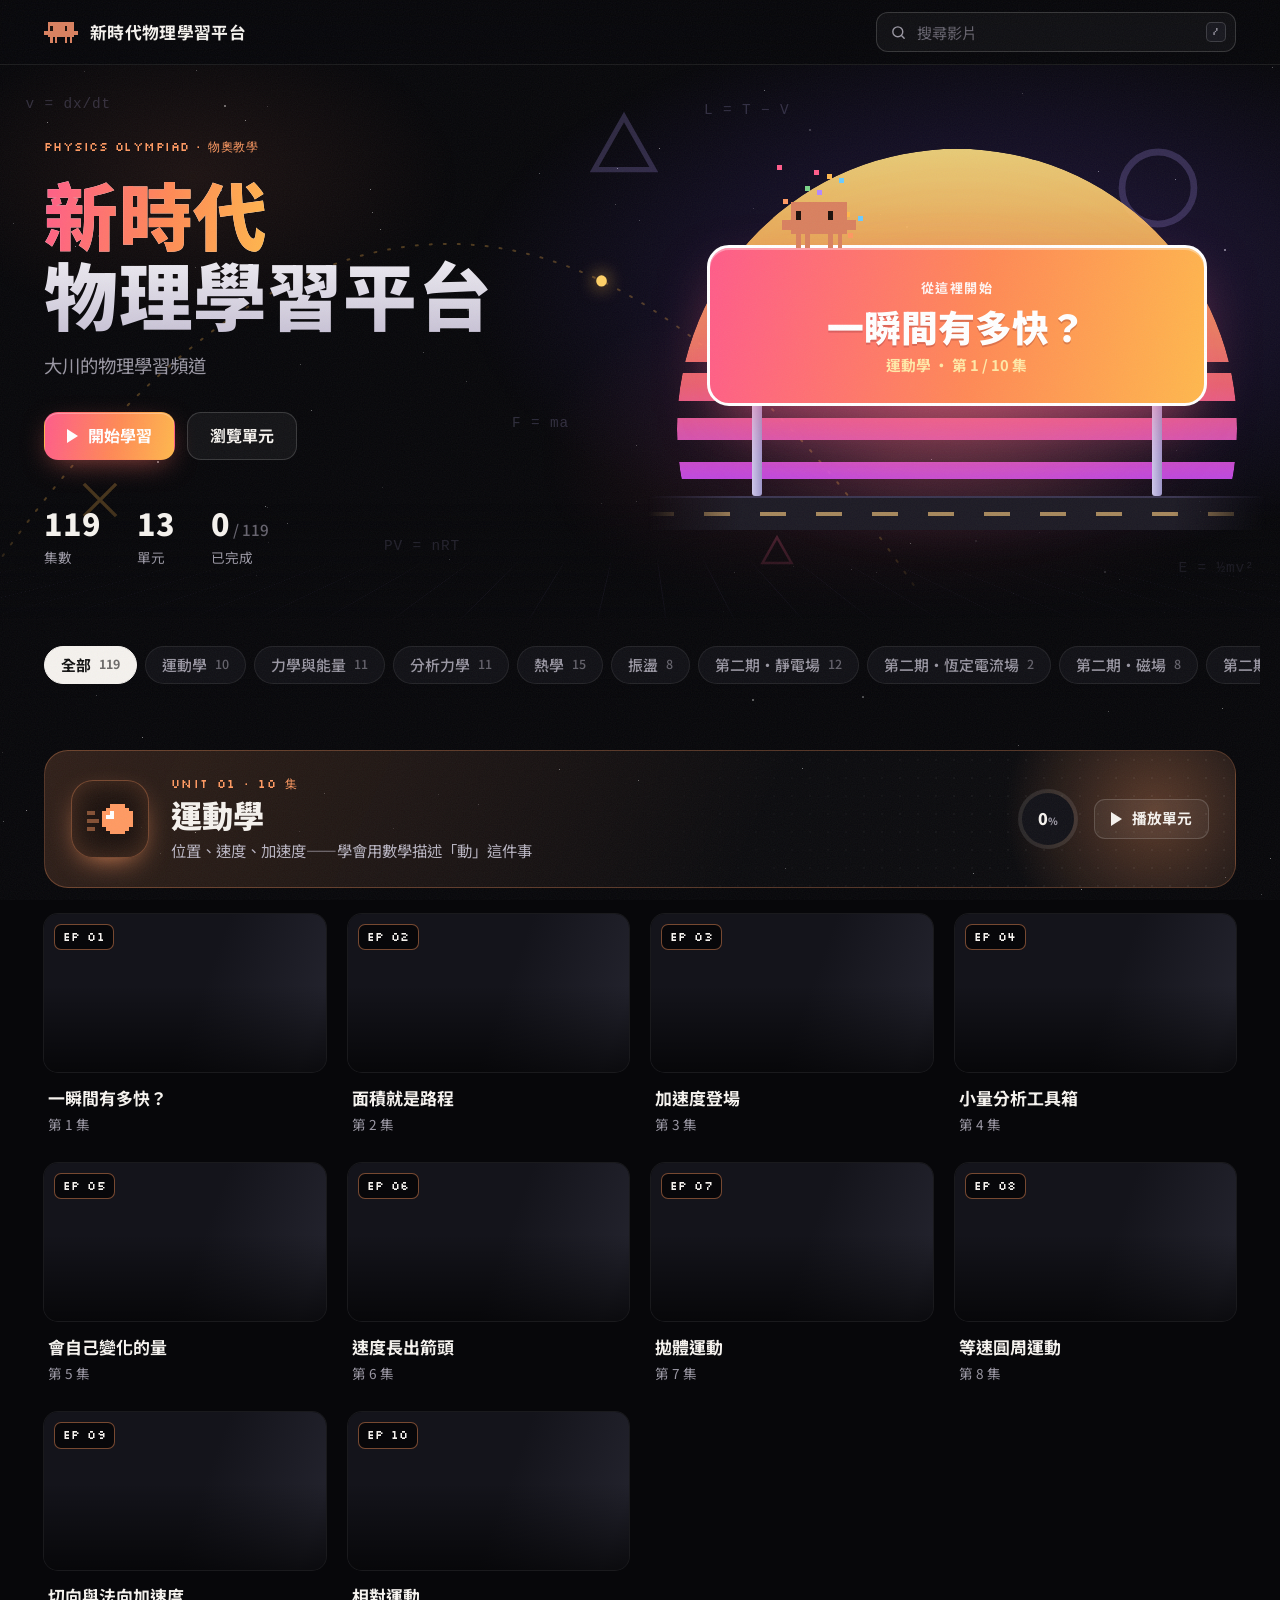
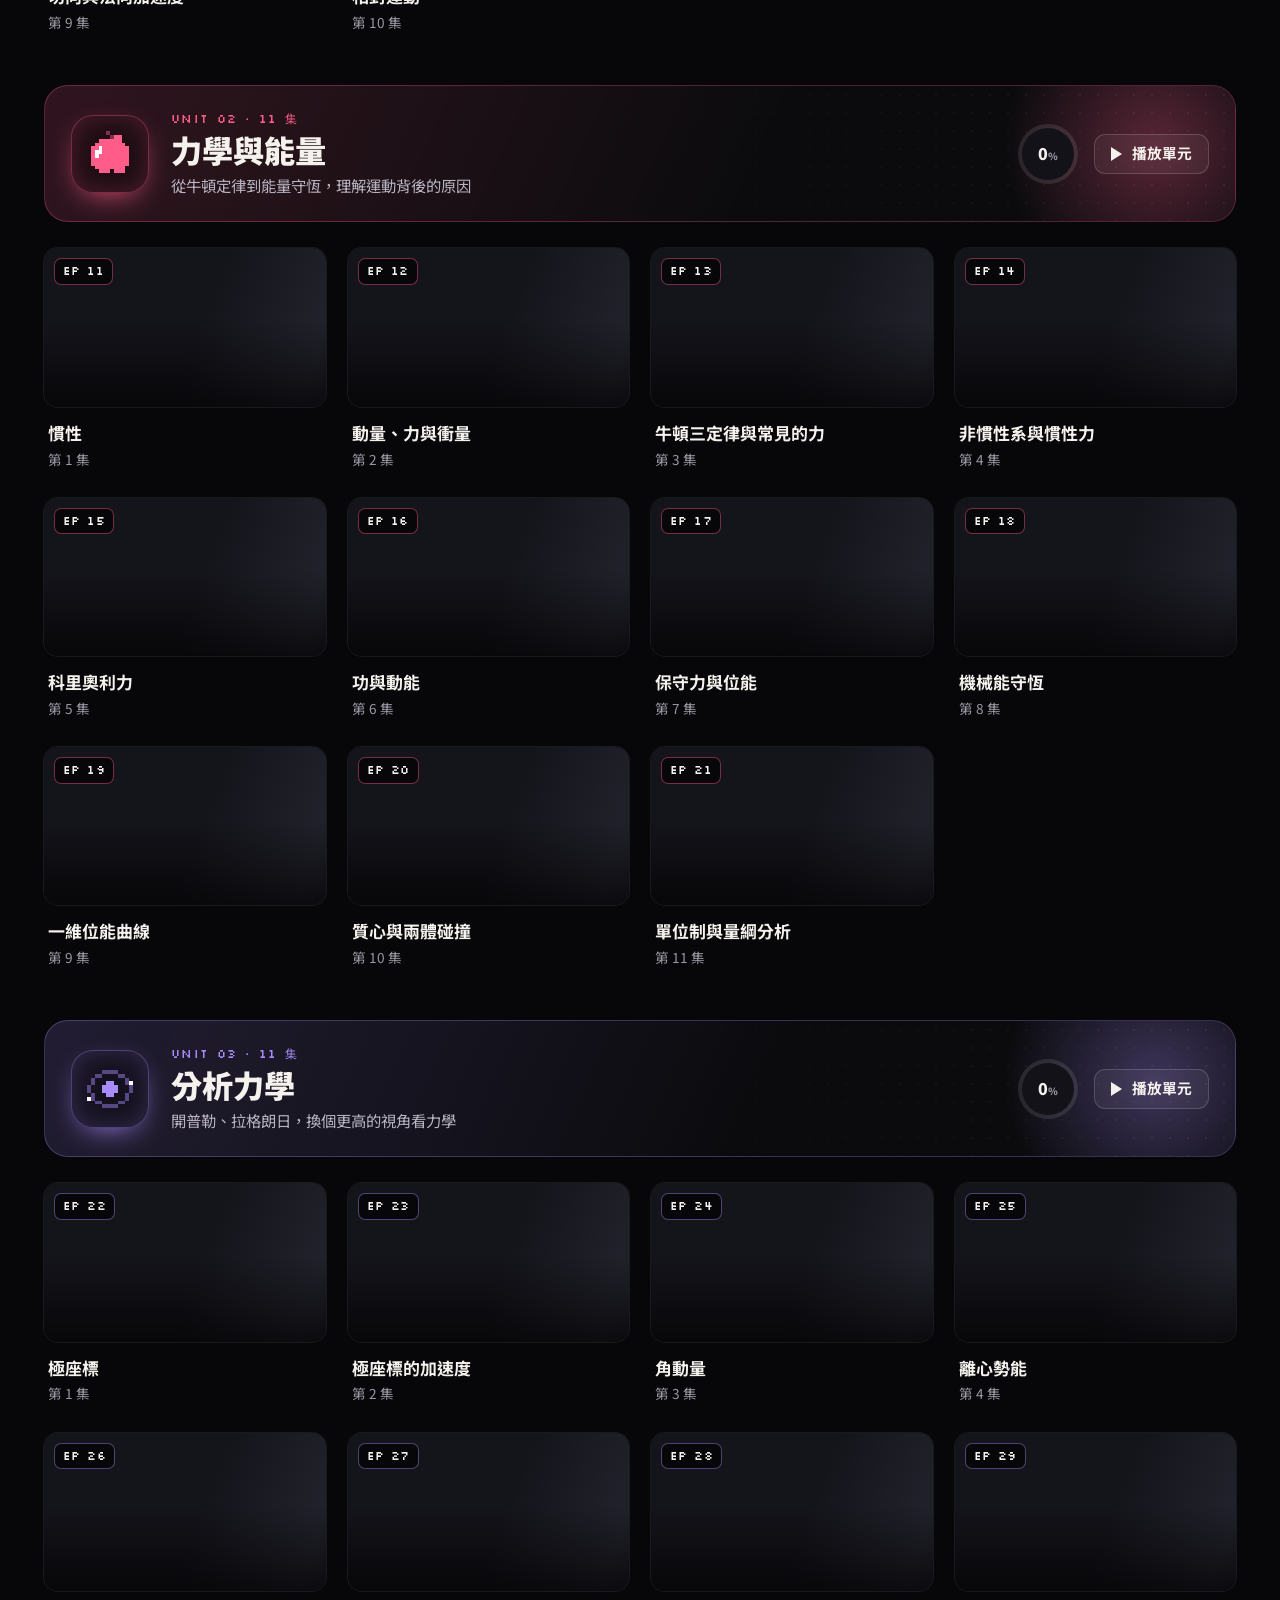
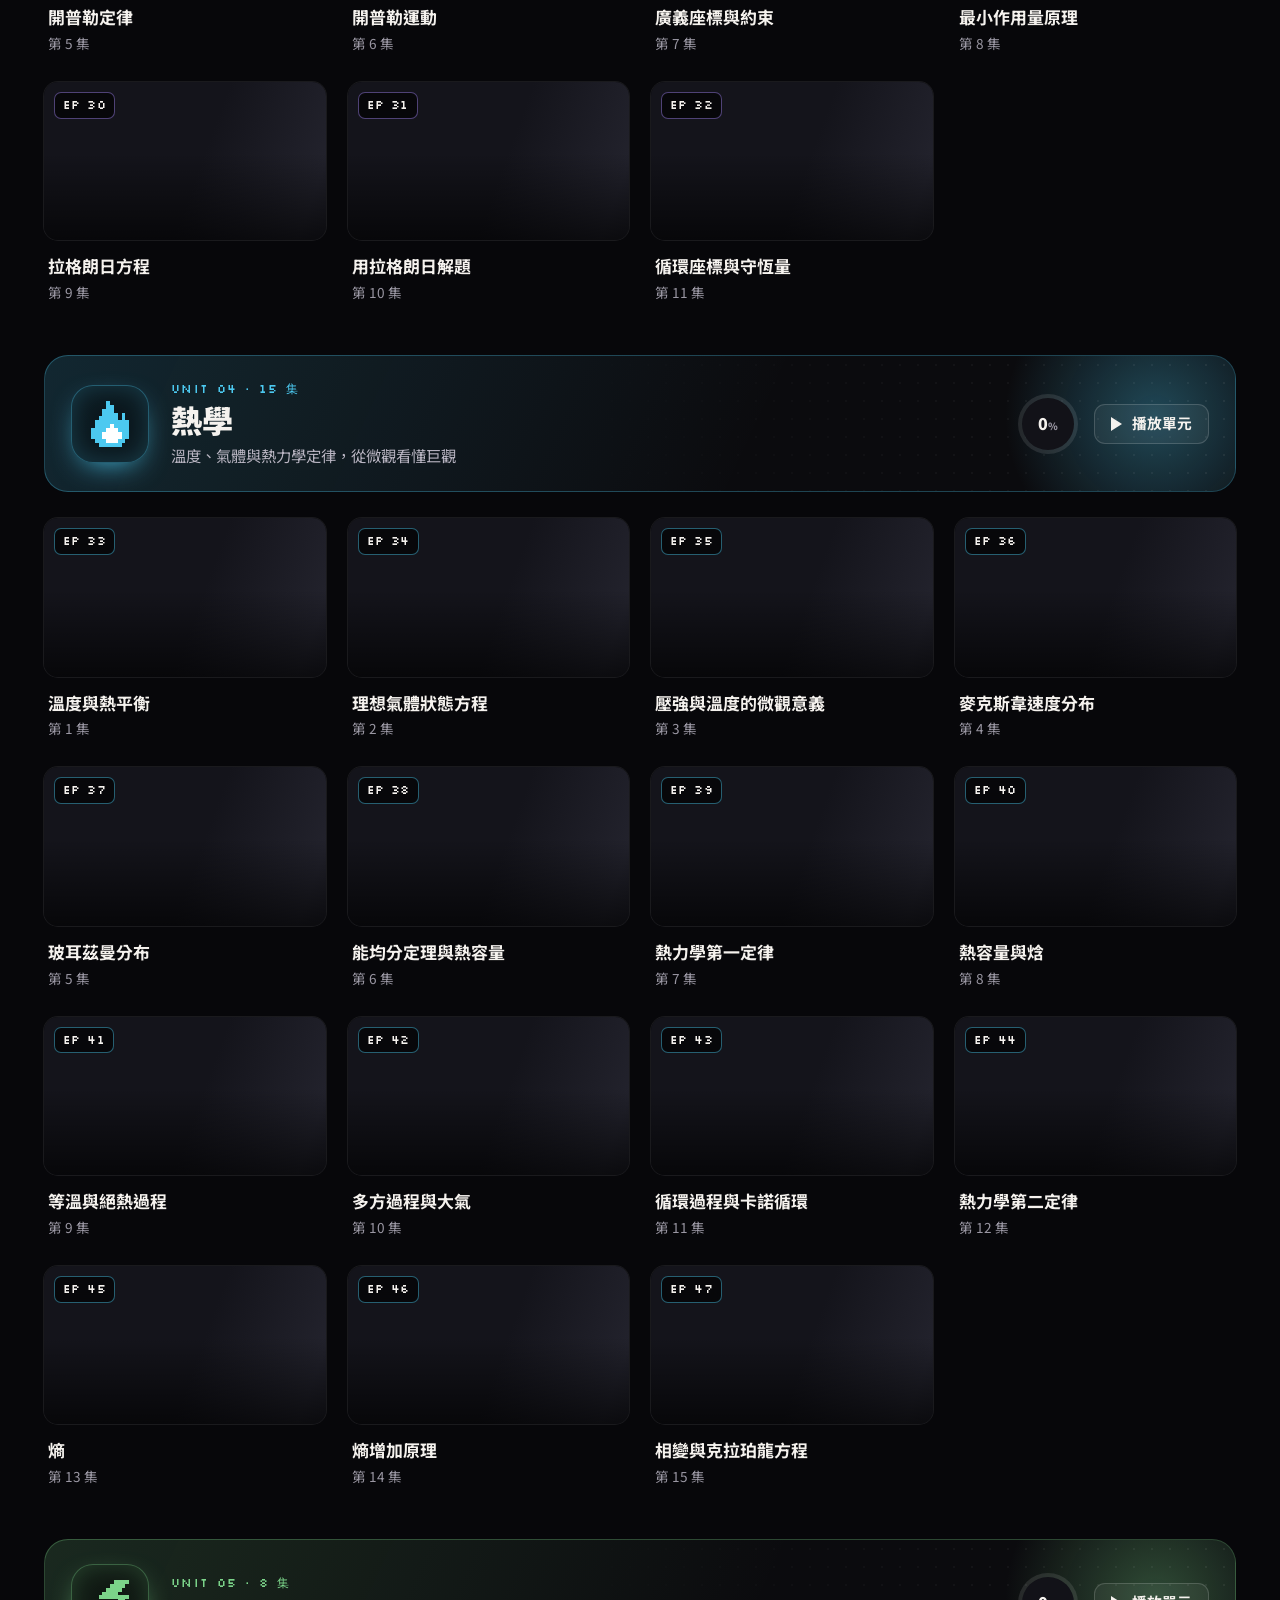
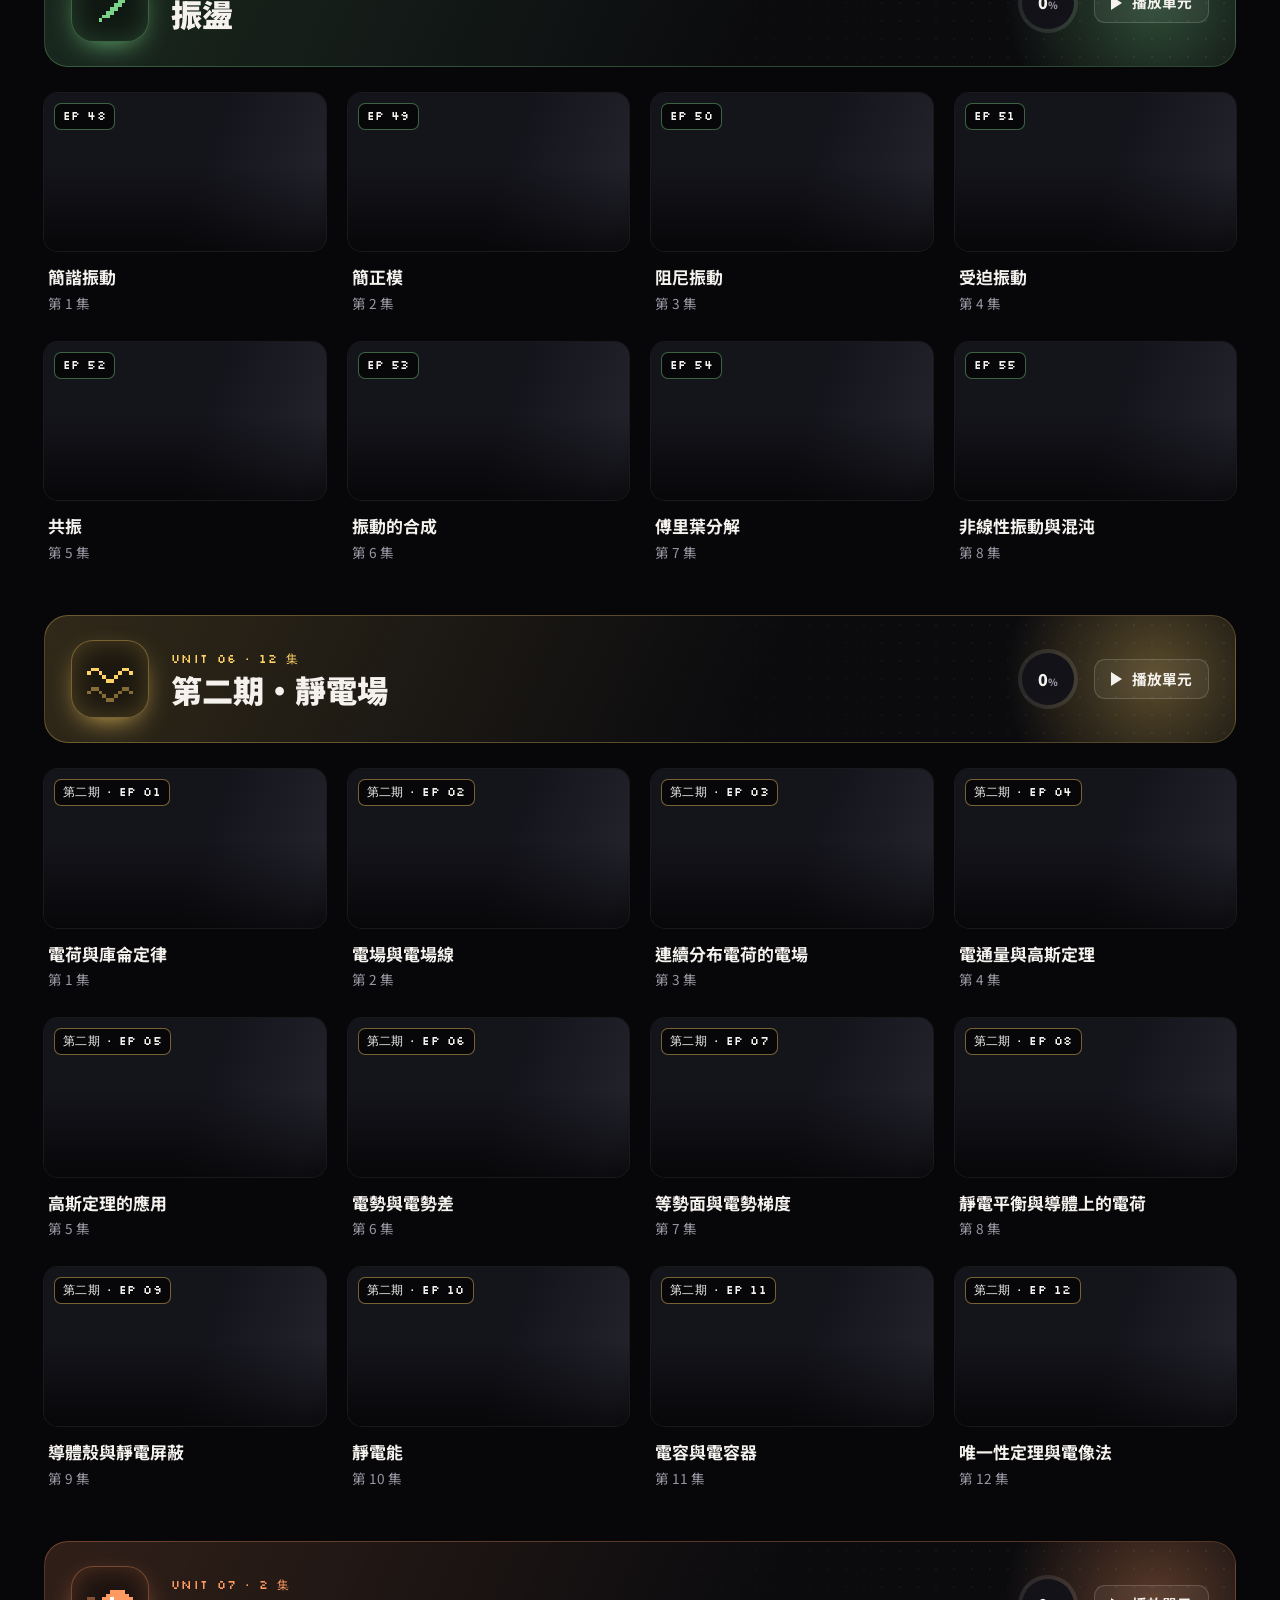
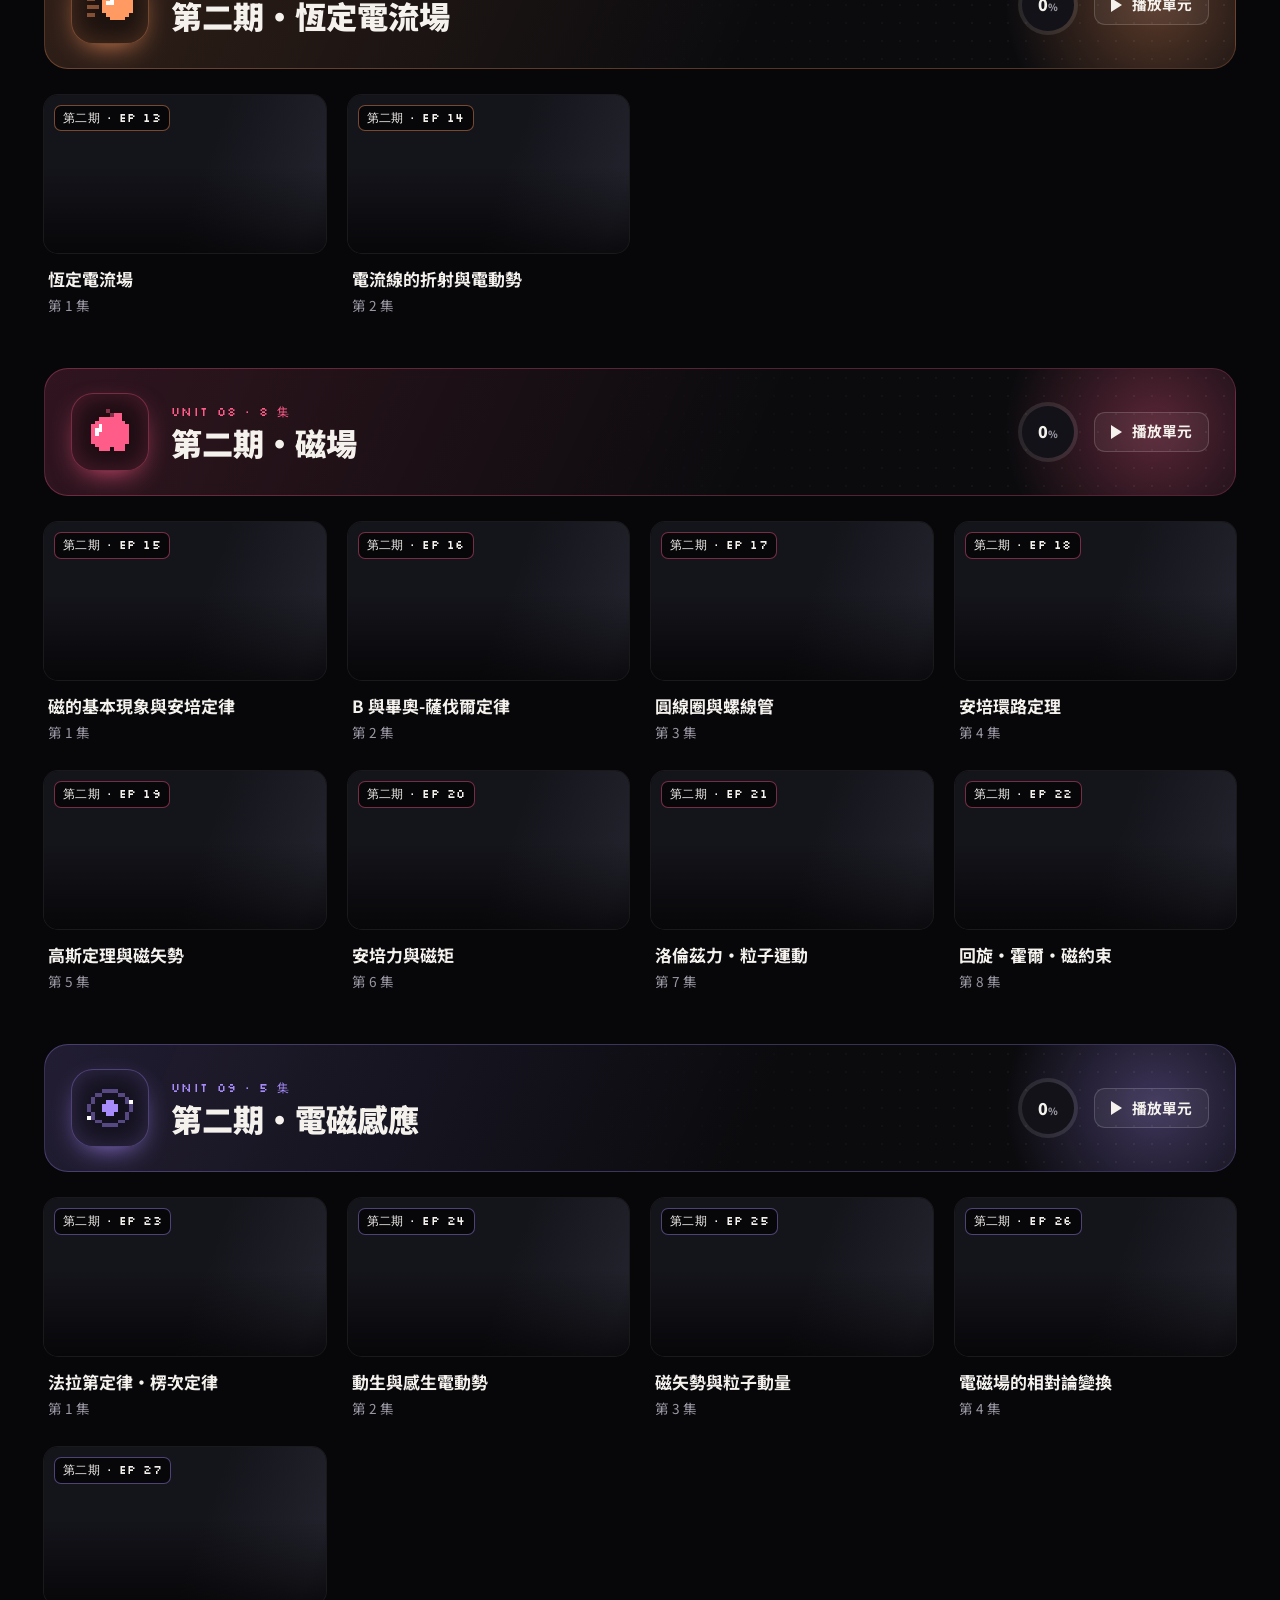
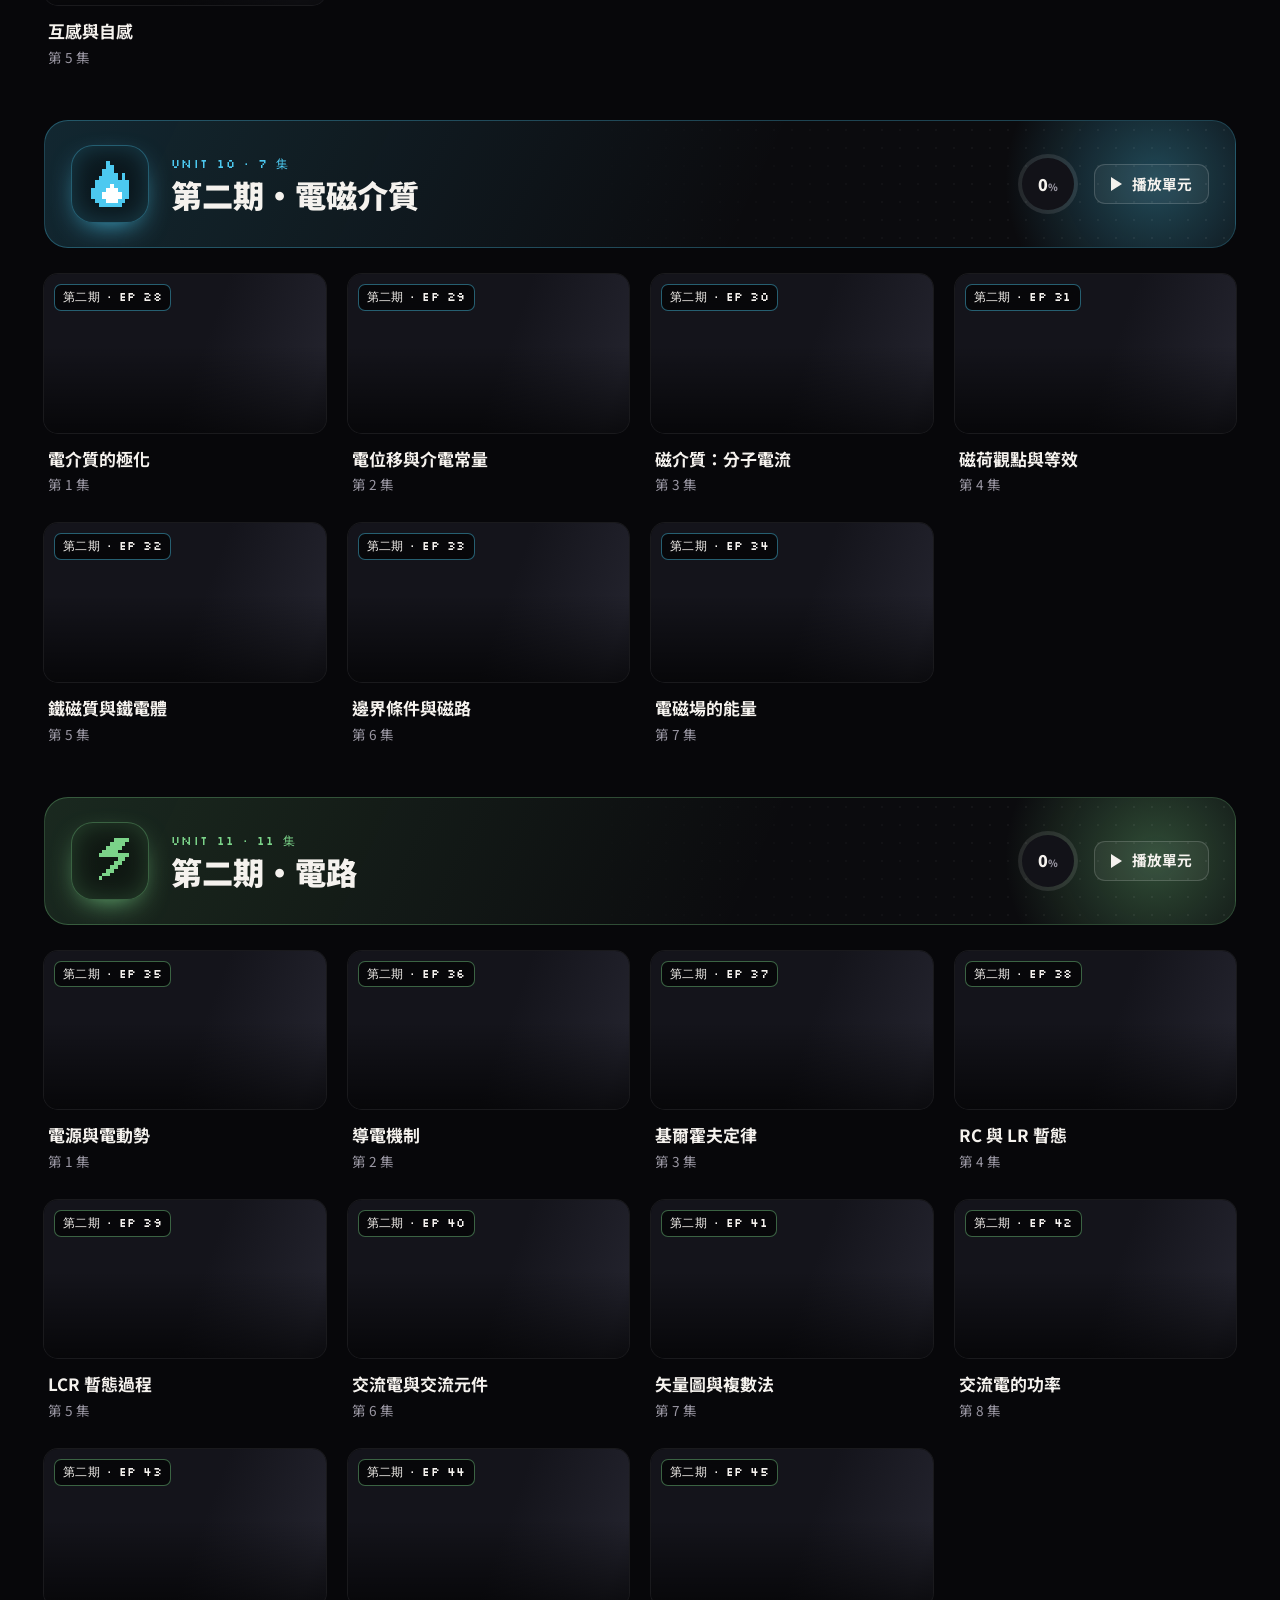
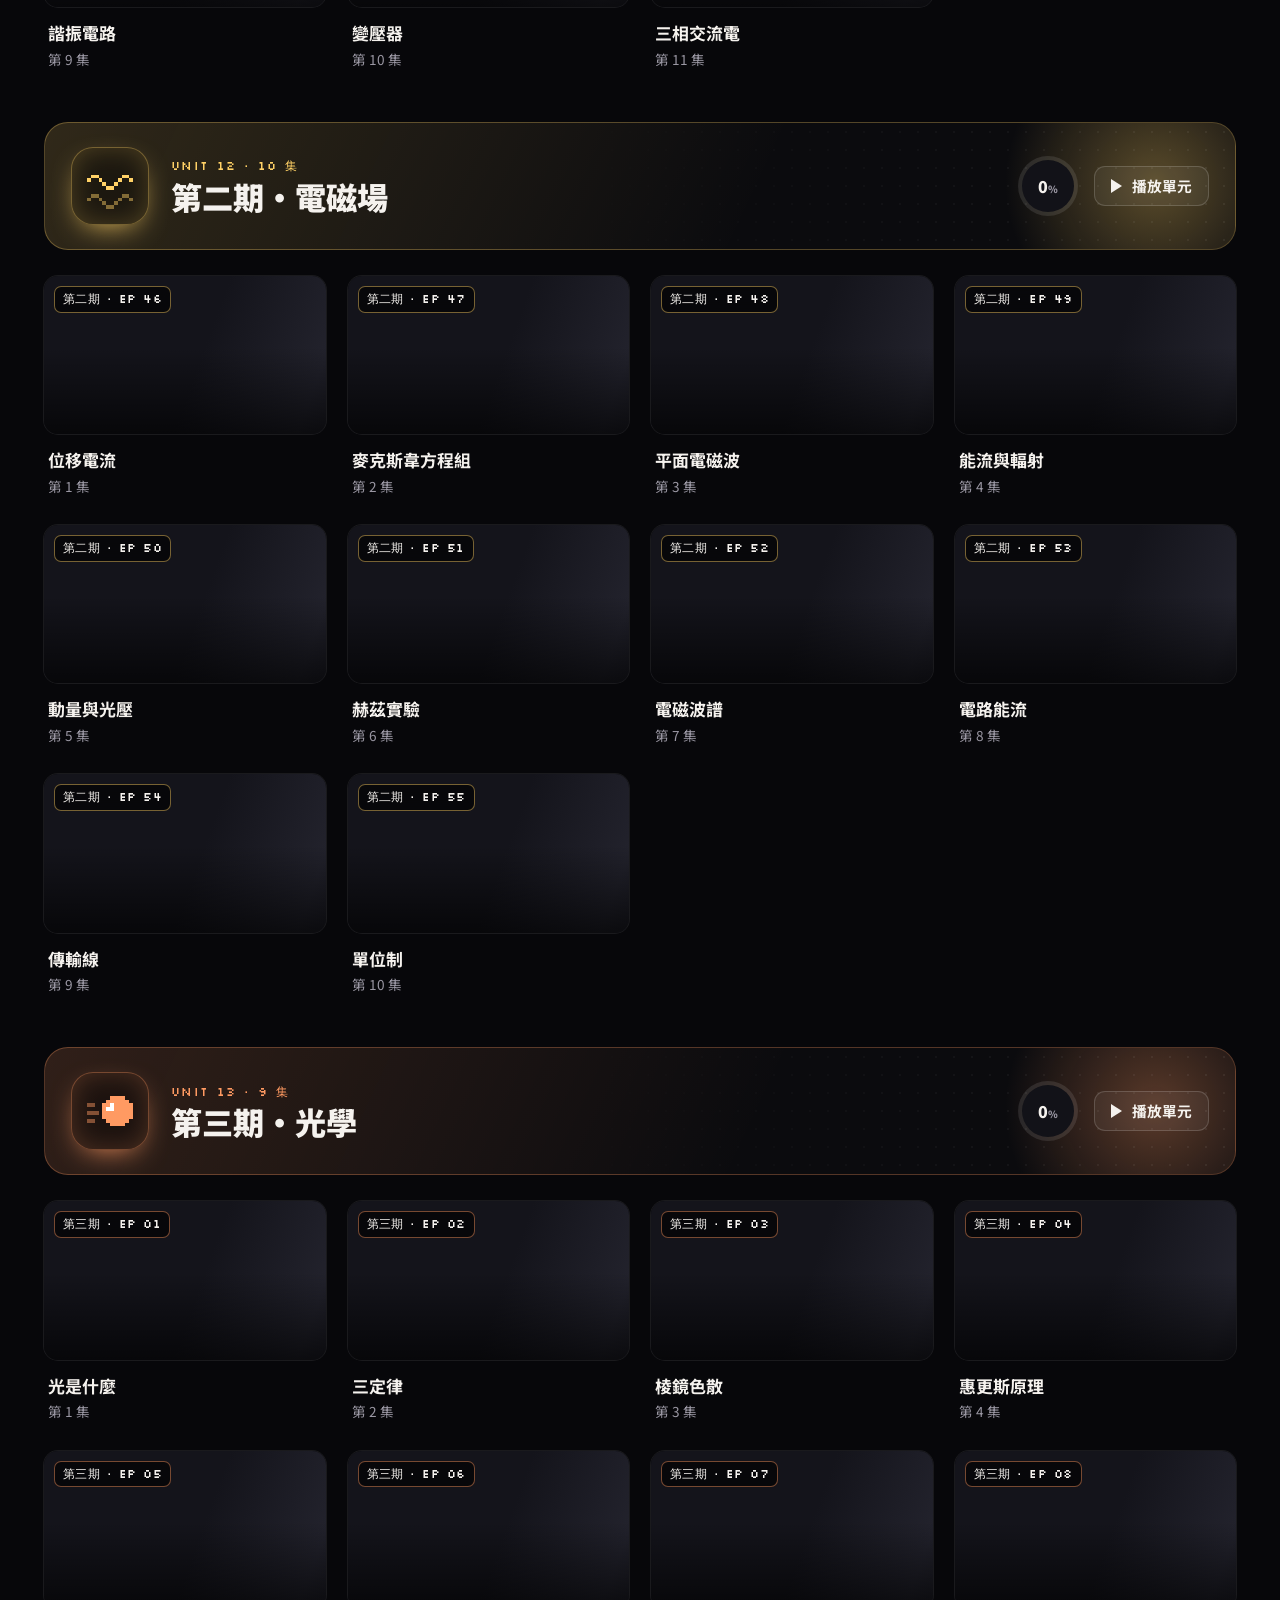
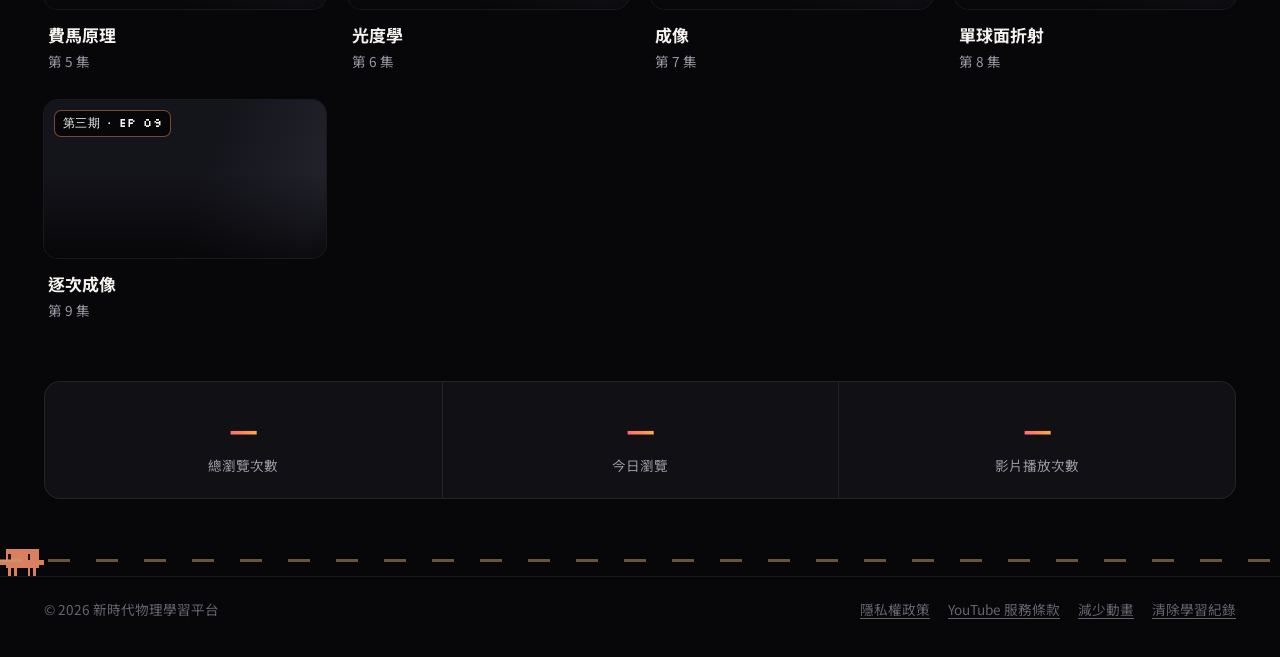
==== commit 26adfd88: "動畫不再跟著裝置的省電／移除動畫設定關閉，改成網站最下方的「減少動畫」開關 Co-Authored-By: Claude Opus 5.5 <noreply@anthropic.com> Claude" ====
--- a/index.html
+++ b/index.html
@@ -27,7 +27,7 @@
   <link rel="preconnect" href="https://fonts.googleapis.com">
   <link rel="preconnect" href="https://fonts.gstatic.com" crossorigin>
   <link href="https://fonts.googleapis.com/css2?family=Noto+Sans+TC:wght@400;700;900&family=Silkscreen:wght@400;700&display=swap" rel="stylesheet">
-  <link rel="stylesheet" href="style.css?v=10">
+  <link rel="stylesheet" href="style.css?v=11">
 </head>
 <body>
   <canvas id="stars" aria-hidden="true"></canvas>
@@ -120,6 +120,7 @@
       <span class="footer-links">
         <a href="privacy.html">隱私權政策</a>
         <a href="https://www.youtube.com/t/terms" target="_blank" rel="noopener">YouTube 服務條款</a>
+        <button id="calm" class="link-btn">減少動畫</button>
         <button id="reset" class="link-btn">清除學習紀錄</button>
       </span>
     </div>
@@ -200,6 +201,6 @@
   <div id="toasts" class="toasts" aria-live="polite"></div>
 
   <script src="videos.js?v=9"></script>
-  <script src="app.js?v=11"></script>
+  <script src="app.js?v=12"></script>
 </body>
 </html>
--- a/style.css
+++ b/style.css
@@ -459,11 +459,10 @@
   .pl-row { grid-template-columns: 22px 104px 1fr; }
 }
 
-@media (prefers-reduced-motion: reduce) {
-  *, *::before, *::after { animation-duration: .01ms !important; animation-iteration-count: 1 !important; transition-duration: .01ms !important; }
-  .walker { display: none; }
-  html { scroll-behavior: auto; }
-}
+/* 觀眾在網站最下面按了「減少動畫」才會套用（不跟著裝置的省電／移除動畫設定，避免平板上整個網站都不會動） */
+html.calm *, html.calm *::before, html.calm *::after { animation-duration: .01ms !important; animation-iteration-count: 1 !important; transition-duration: .01ms !important; }
+html.calm .walker { display: none; }
+html.calm { scroll-behavior: auto; }
 
 /* ---------- Google 登入、按讚、訂閱 ---------- */
 .topbar-inner { gap: 14px; }
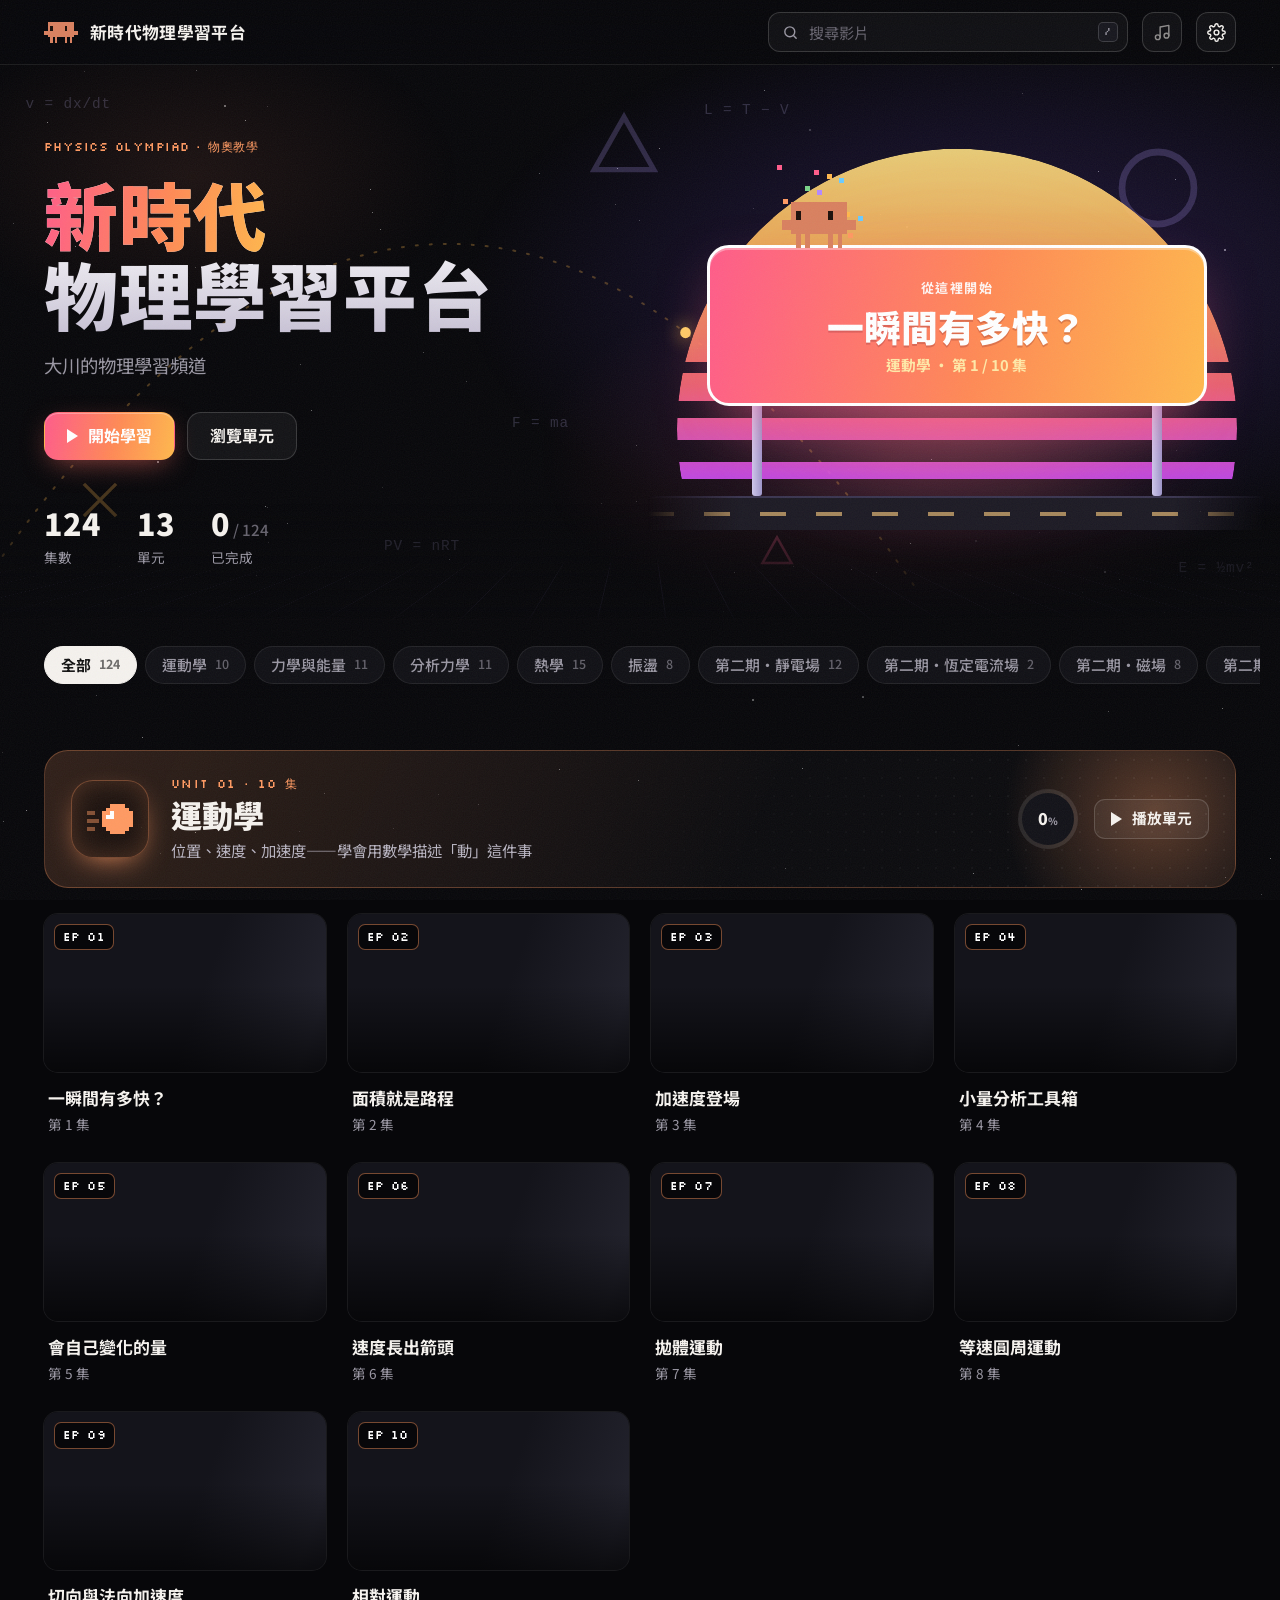
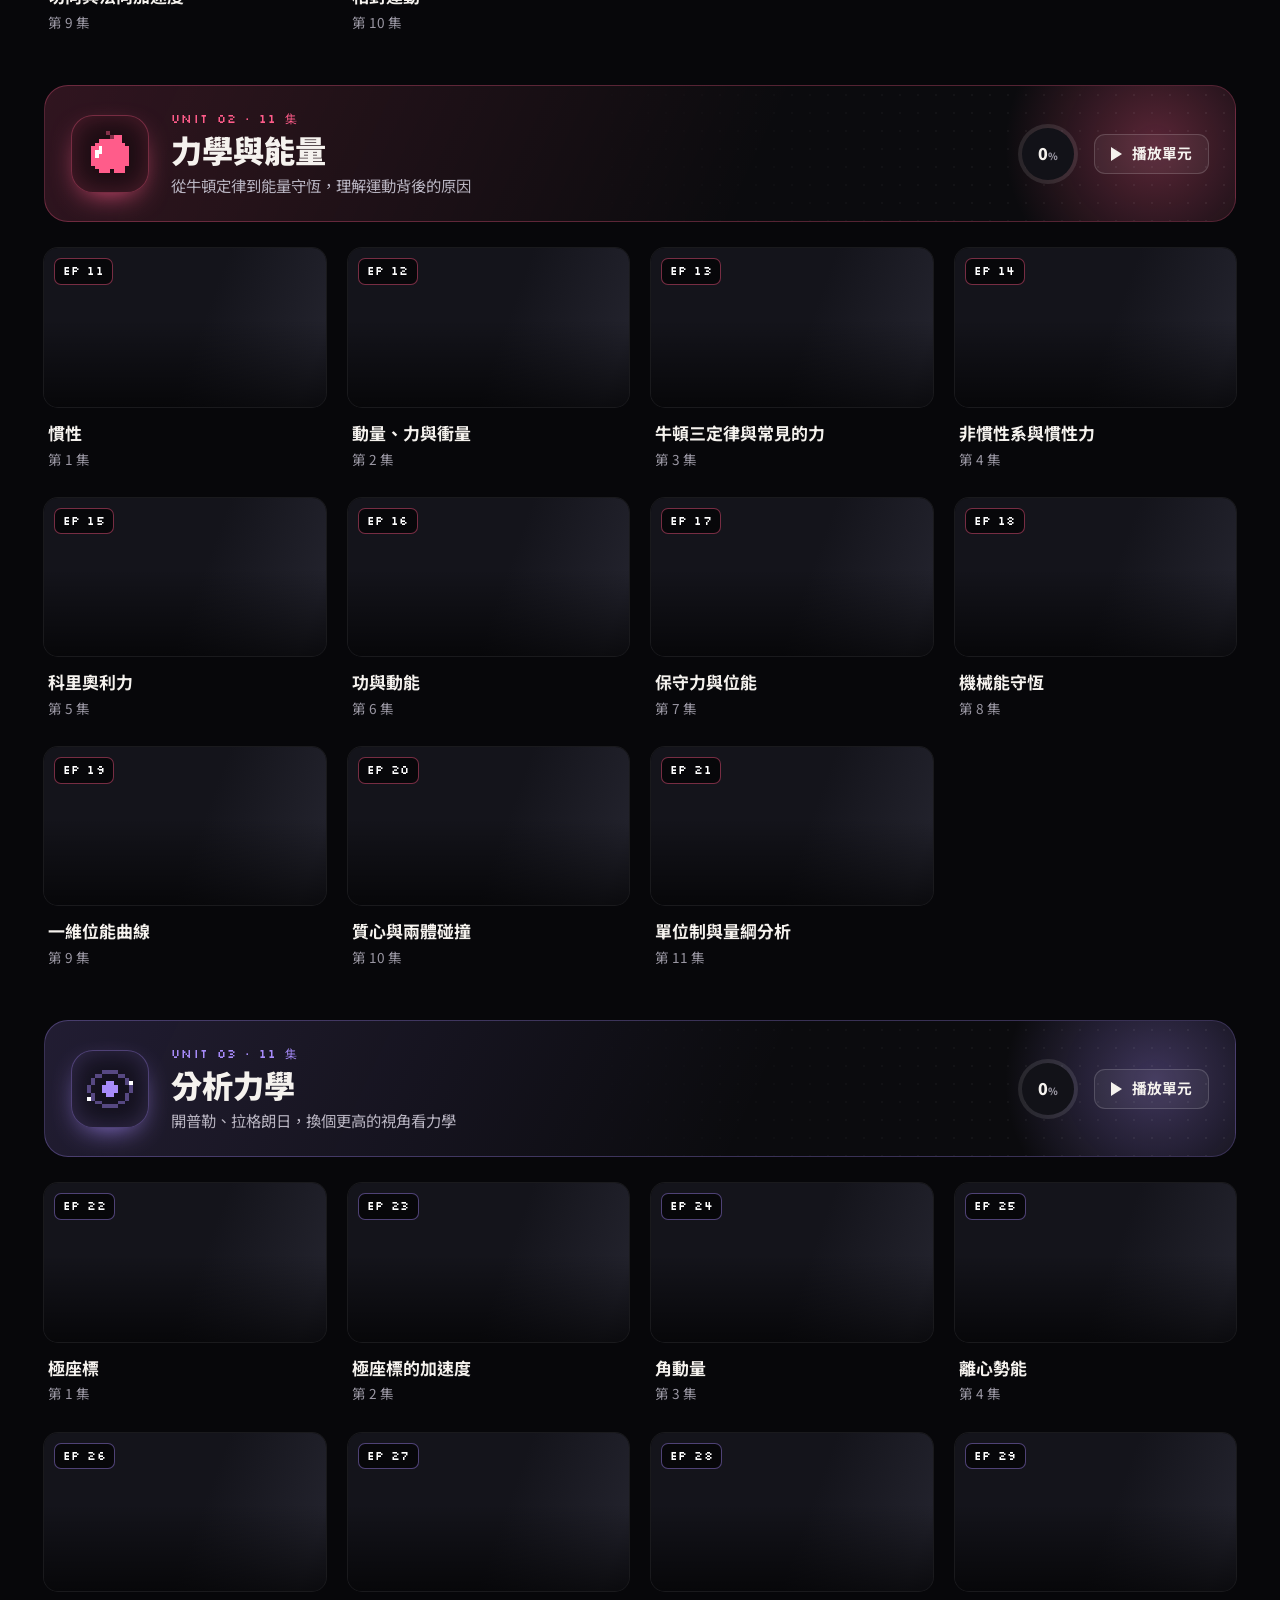
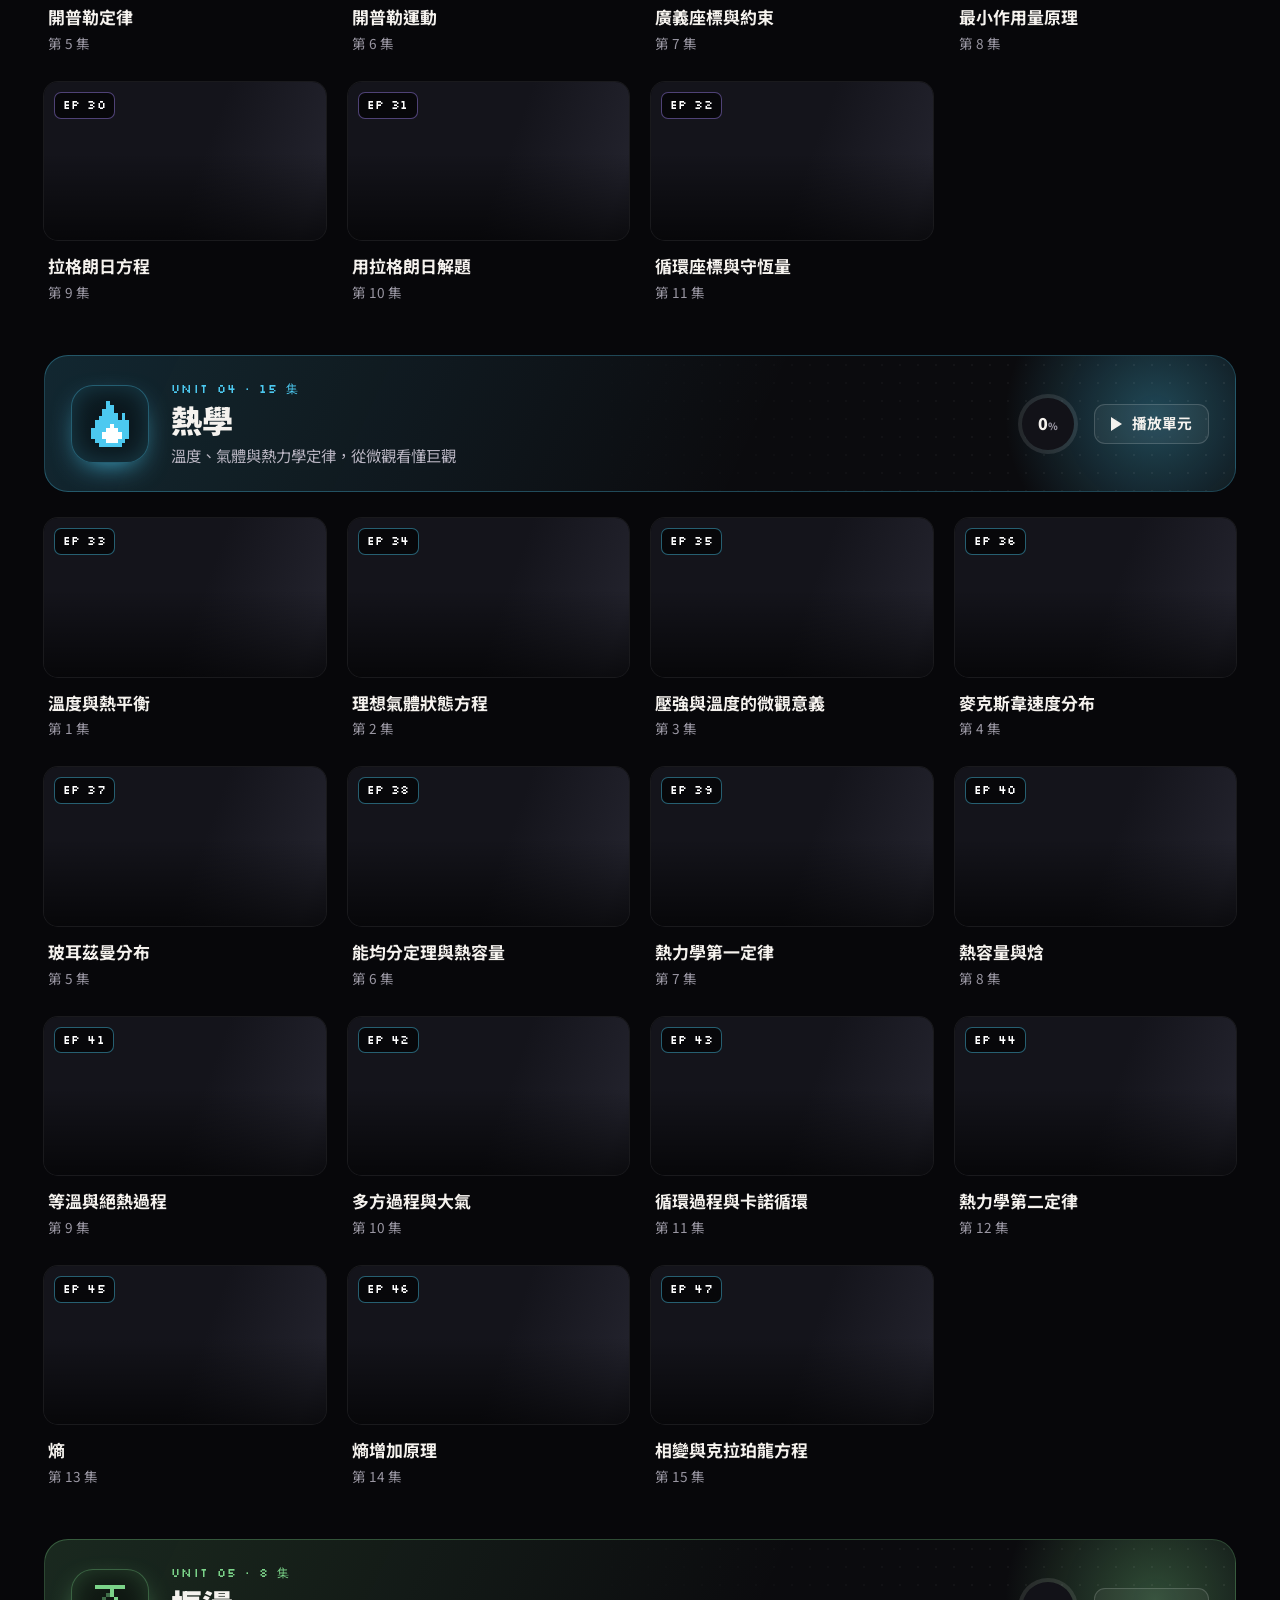
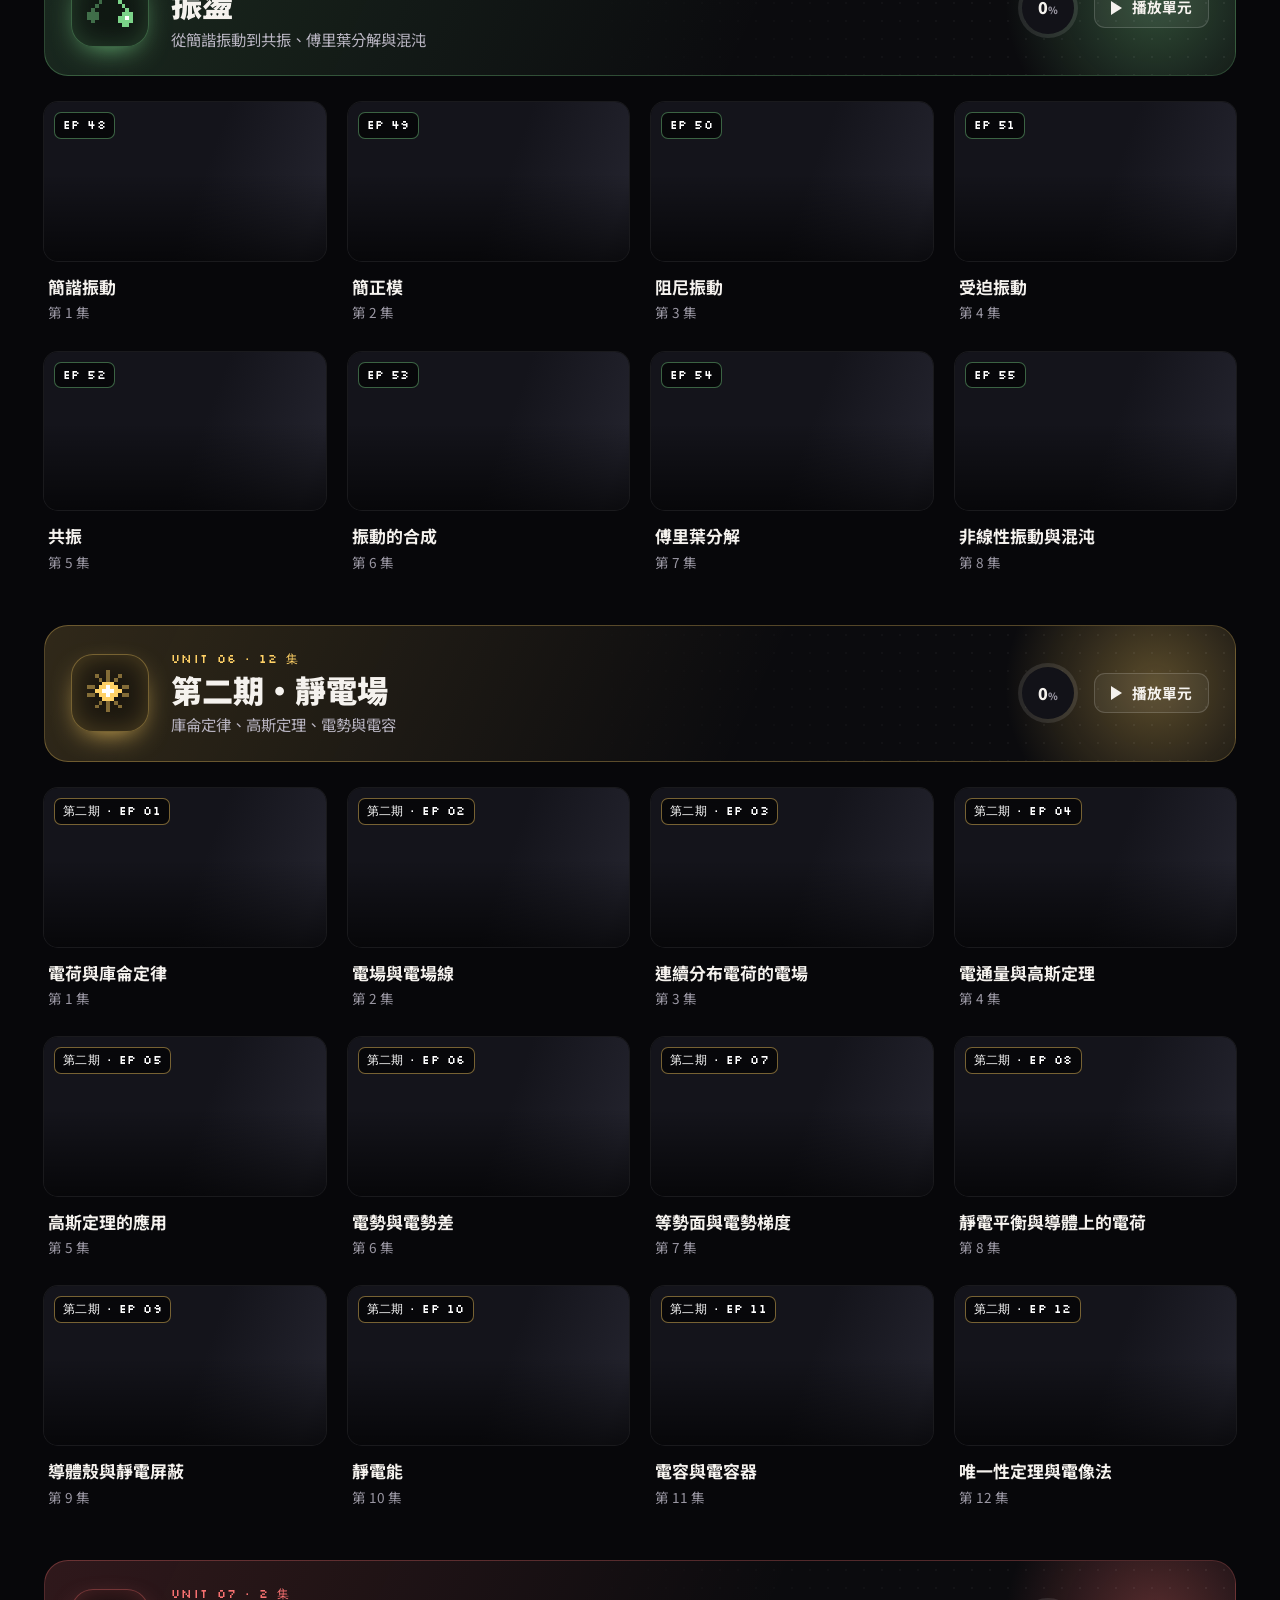
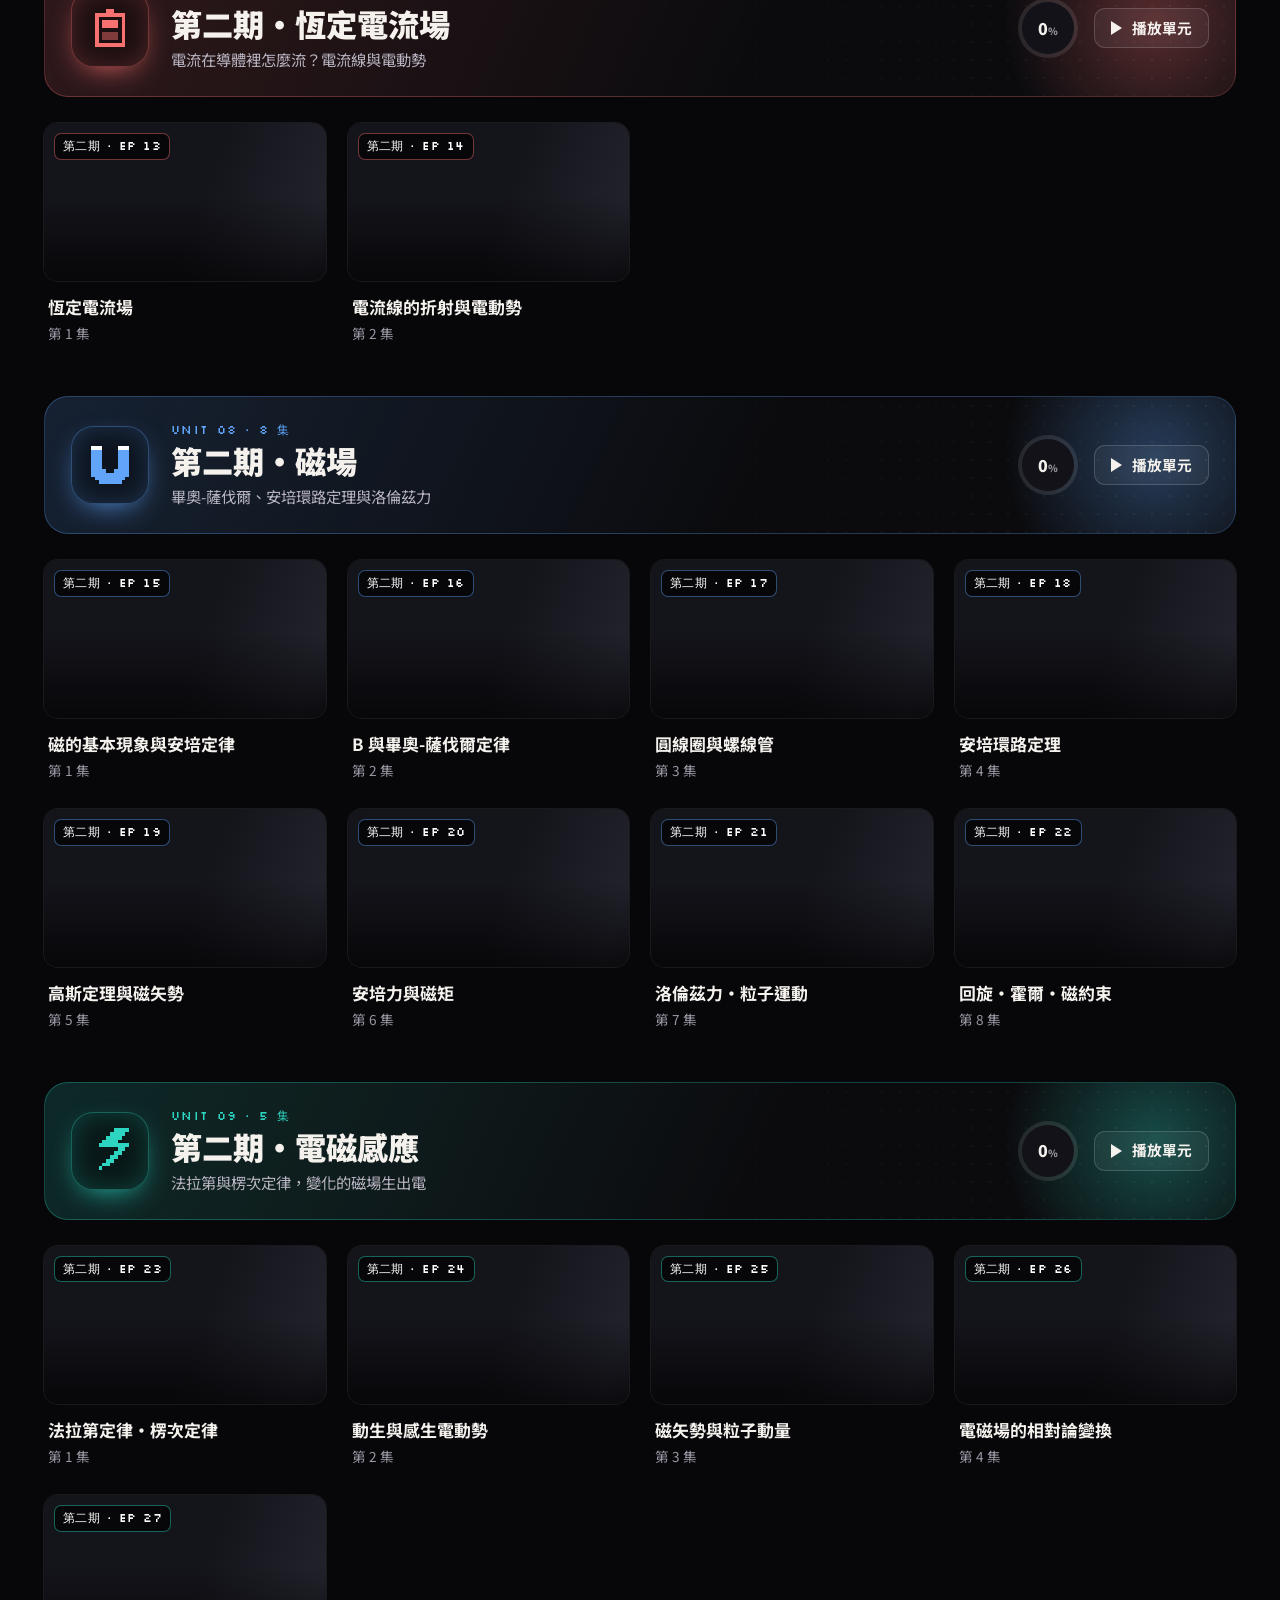
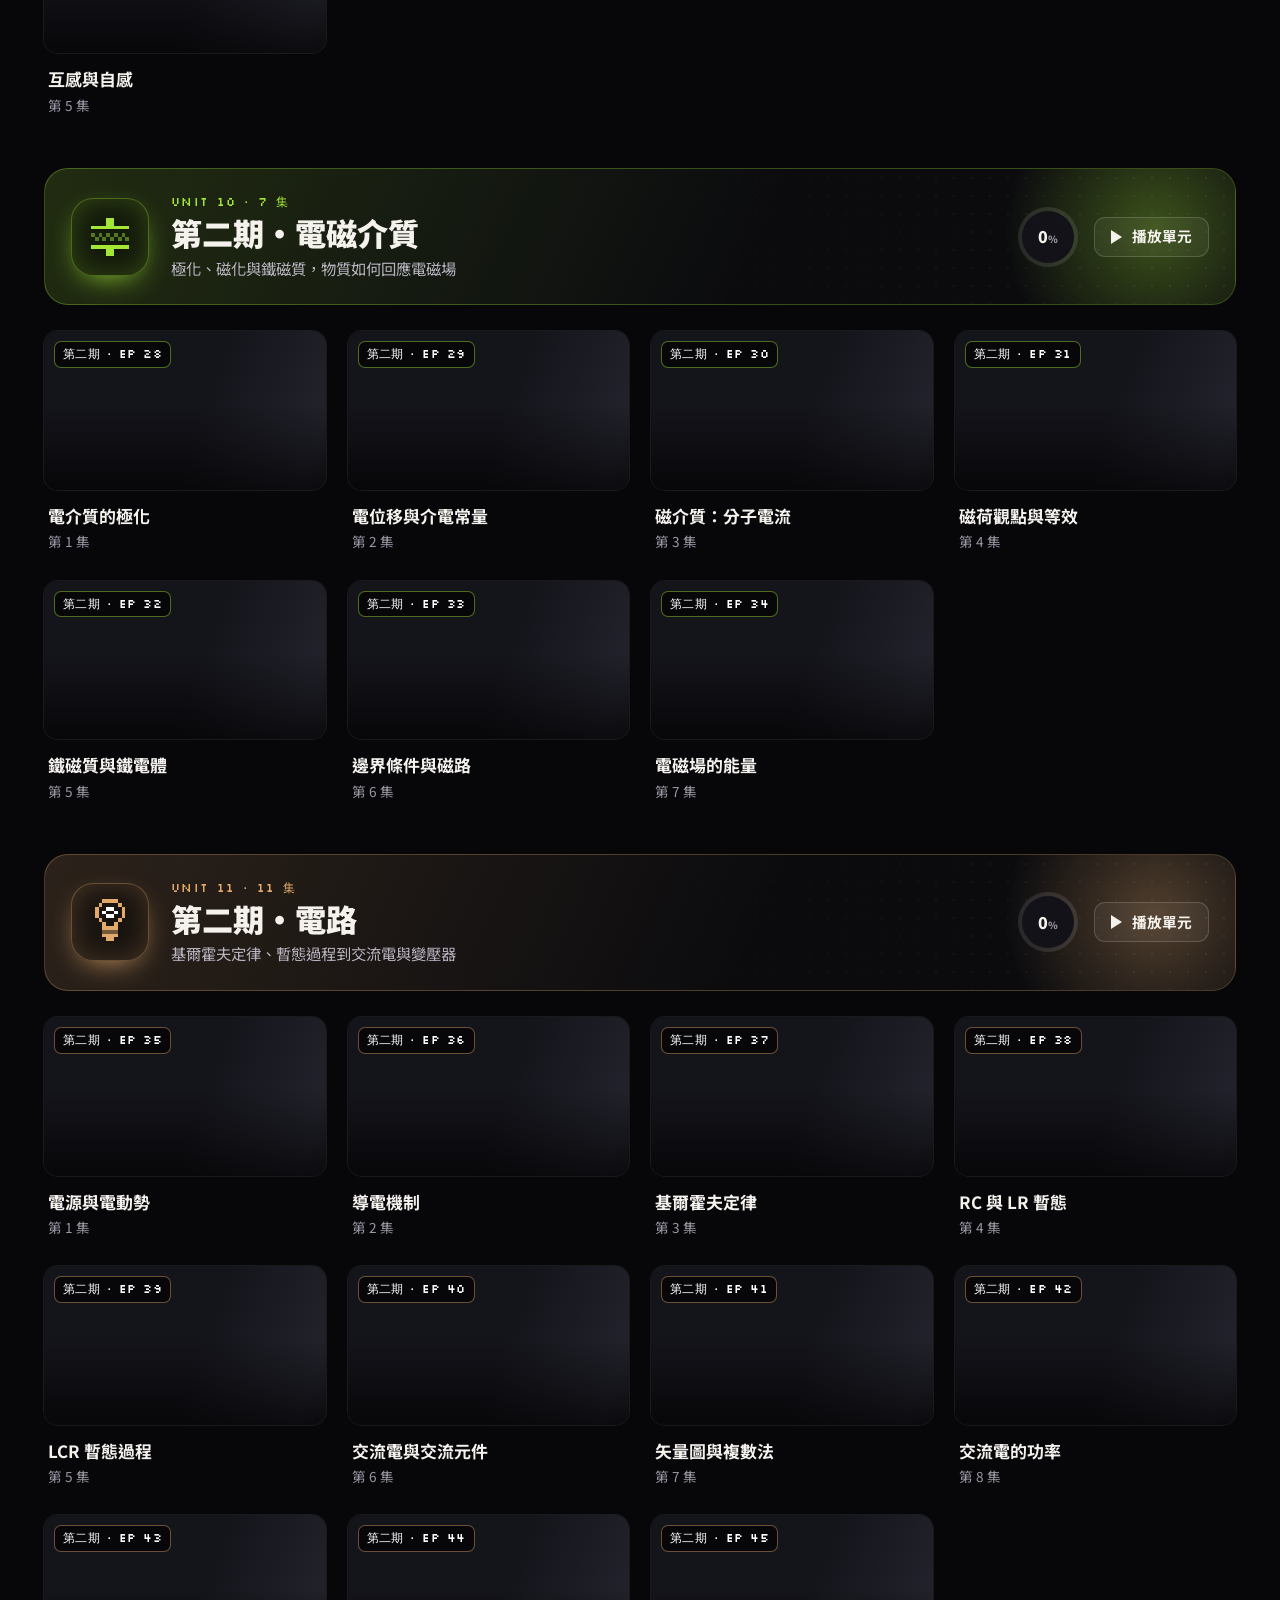
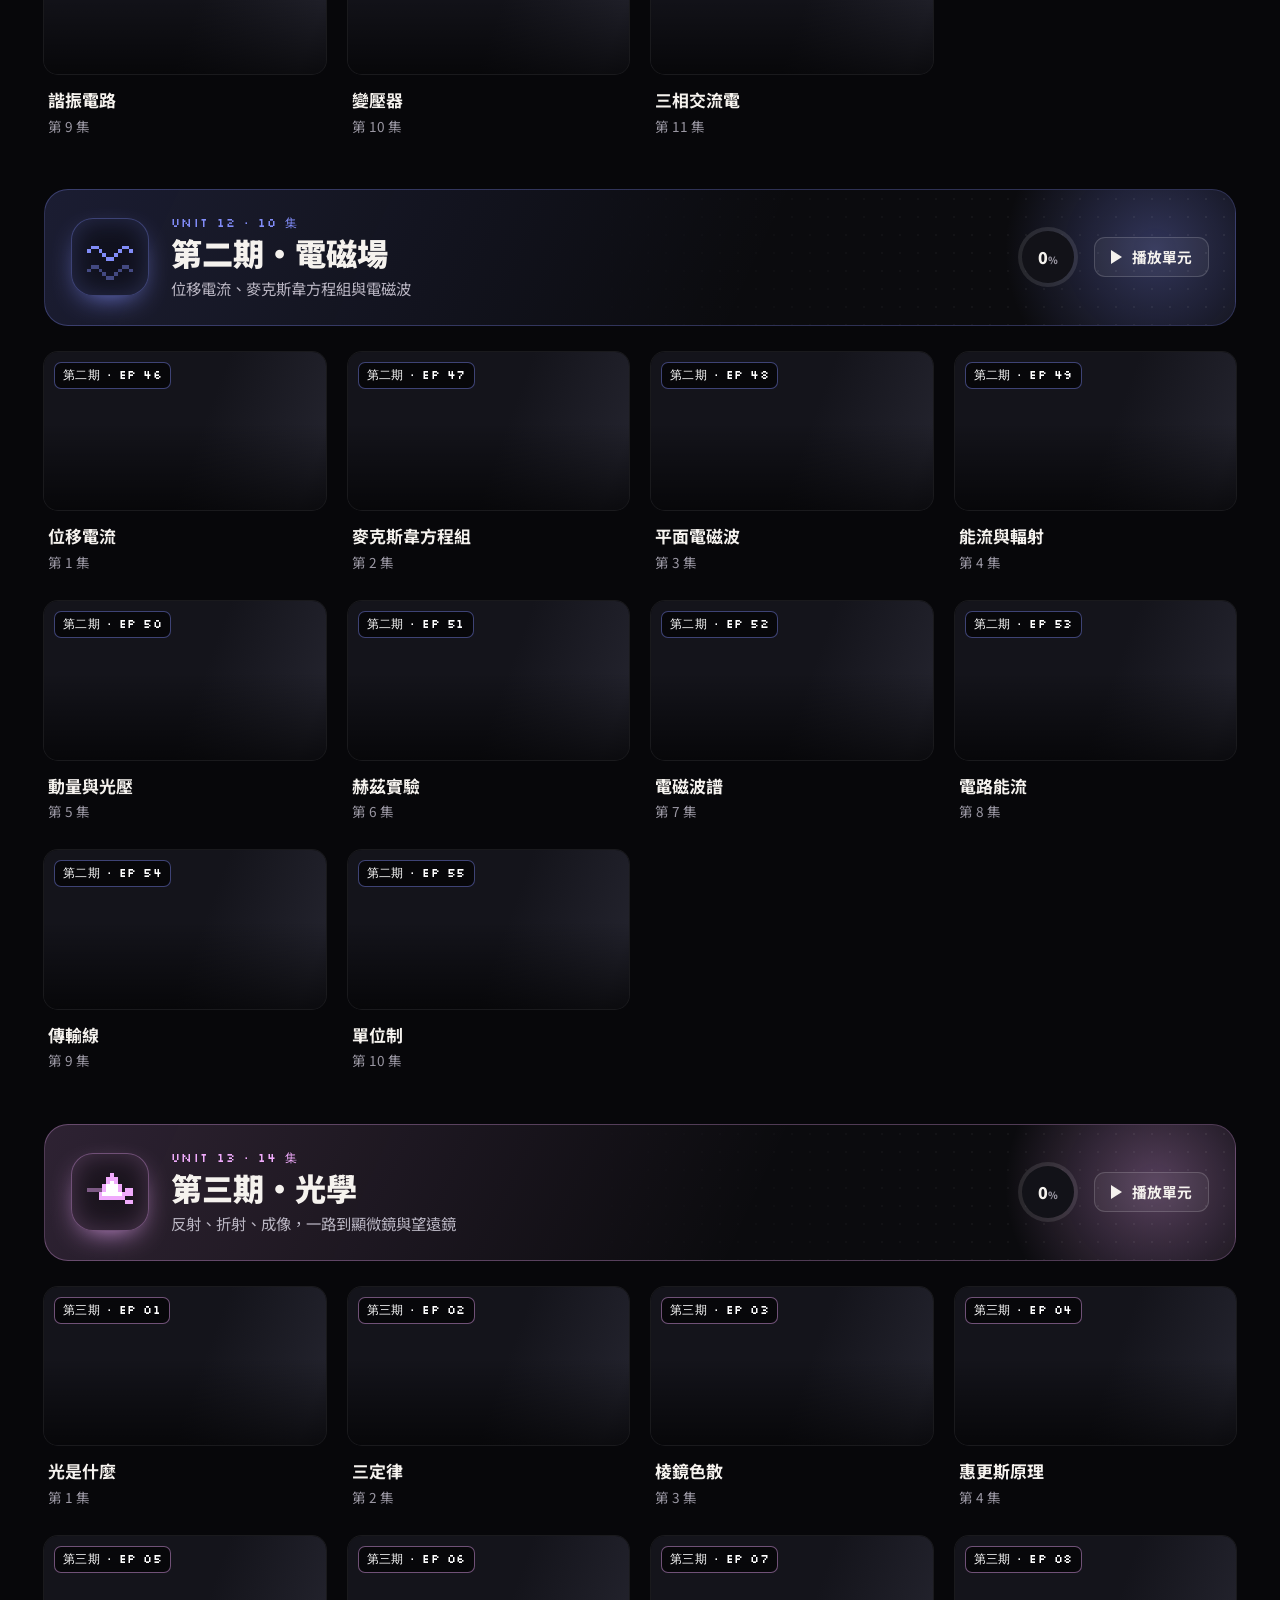
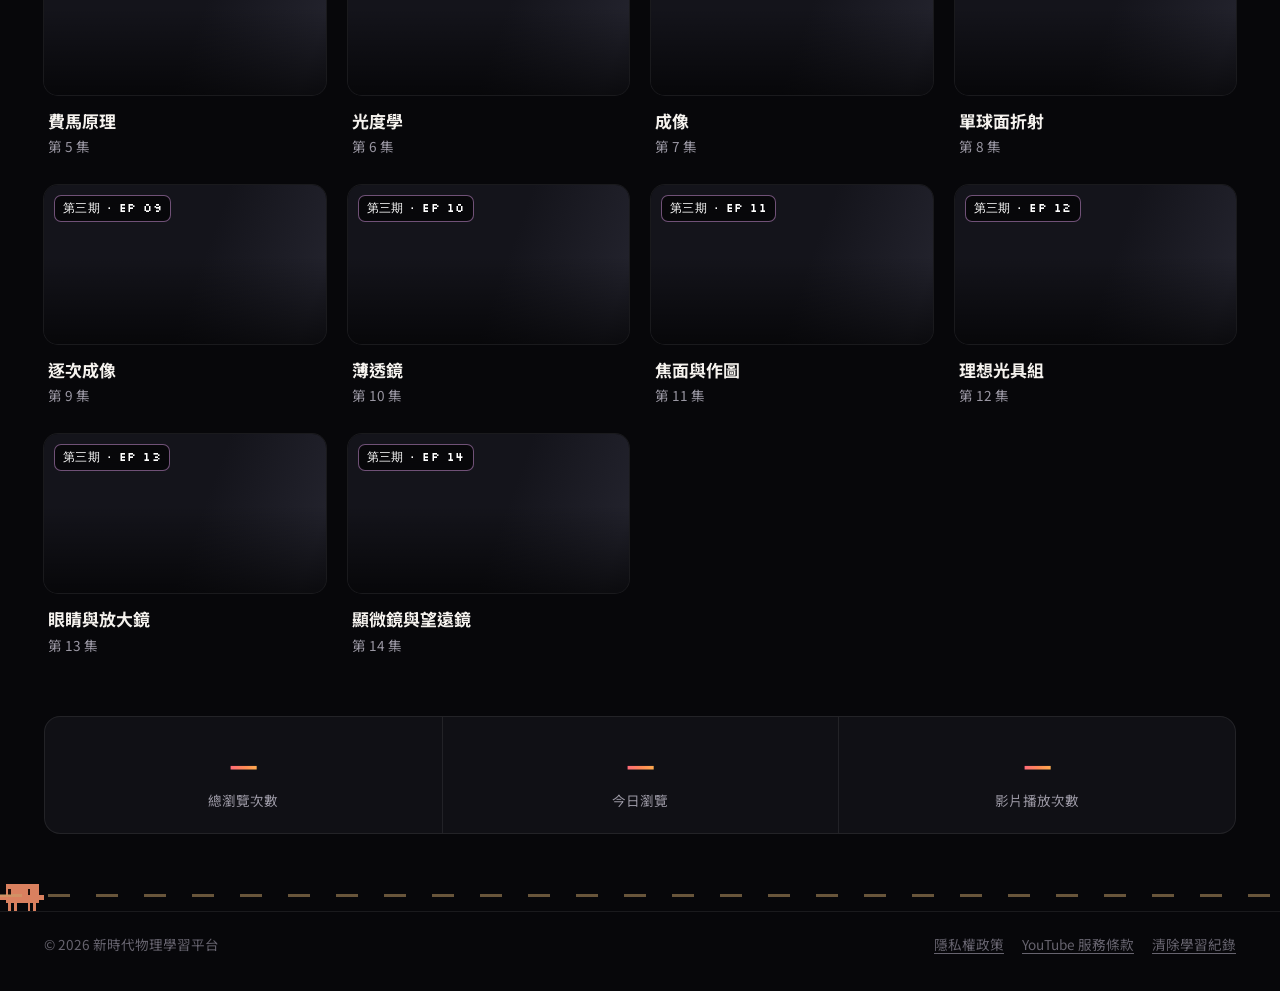
==== commit a5d4cde4: "單元圖示不重複、白天模式、背景音樂與聲波、設定面板（吉祥物活潑程度、外觀、音量、聲波、減少動畫） Co-Authored-By: Claude Opus 5.5 <noreply@anthropic." ====
--- a/index.html
+++ b/index.html
@@ -27,7 +27,16 @@
   <link rel="preconnect" href="https://fonts.googleapis.com">
   <link rel="preconnect" href="https://fonts.gstatic.com" crossorigin>
   <link href="https://fonts.googleapis.com/css2?family=Noto+Sans+TC:wght@400;700;900&family=Silkscreen:wght@400;700&display=swap" rel="stylesheet">
-  <link rel="stylesheet" href="style.css?v=11">
+  <script>
+    // 先套用白天／黑夜模式，避免畫面先閃一下黑色
+    (function () {
+      var t = "dark";
+      try { t = (JSON.parse(localStorage.getItem("site-settings")) || {}).theme || "dark"; } catch (e) {}
+      if (t === "auto") t = matchMedia("(prefers-color-scheme: light)").matches ? "light" : "dark";
+      document.documentElement.dataset.theme = t;
+    })();
+  </script>
+  <link rel="stylesheet" href="style.css?v=13">
 </head>
 <body>
   <canvas id="stars" aria-hidden="true"></canvas>
@@ -44,8 +53,73 @@
         <kbd>/</kbd>
       </label>
       <button id="account" class="account" hidden></button>
+      <button id="music-btn" class="tool-btn music-btn" aria-label="背景音樂" title="背景音樂">
+        <svg class="note-ico" viewBox="0 0 24 24" aria-hidden="true"><path d="M9 18V5l11-2v13"/><circle cx="6" cy="18" r="3"/><circle cx="17" cy="16" r="3"/></svg>
+        <canvas id="viz-top" width="60" height="40" aria-hidden="true"></canvas>
+      </button>
+      <button id="settings-btn" class="tool-btn" aria-label="設定" aria-expanded="false" aria-controls="settings" title="設定">
+        <svg viewBox="0 0 24 24" aria-hidden="true"><circle cx="12" cy="12" r="3"/><path d="M19.4 15a1.7 1.7 0 0 0 .3 1.8l.1.1a2 2 0 1 1-2.8 2.8l-.1-.1a1.7 1.7 0 0 0-1.8-.3 1.7 1.7 0 0 0-1 1.5V21a2 2 0 1 1-4 0v-.1a1.7 1.7 0 0 0-1.1-1.5 1.7 1.7 0 0 0-1.8.3l-.1.1a2 2 0 1 1-2.8-2.8l.1-.1a1.7 1.7 0 0 0 .3-1.8 1.7 1.7 0 0 0-1.5-1H3a2 2 0 1 1 0-4h.1a1.7 1.7 0 0 0 1.5-1.1 1.7 1.7 0 0 0-.3-1.8l-.1-.1a2 2 0 1 1 2.8-2.8l.1.1a1.7 1.7 0 0 0 1.8.3H9a1.7 1.7 0 0 0 1-1.5V3a2 2 0 1 1 4 0v.1a1.7 1.7 0 0 0 1 1.5 1.7 1.7 0 0 0 1.8-.3l.1-.1a2 2 0 1 1 2.8 2.8l-.1.1a1.7 1.7 0 0 0-.3 1.8V9a1.7 1.7 0 0 0 1.5 1H21a2 2 0 1 1 0 4h-.1a1.7 1.7 0 0 0-1.5 1z"/></svg>
+      </button>
     </div>
   </header>
+
+  <div id="settings" class="settings" role="dialog" aria-label="設定" hidden>
+    <div class="set-head">
+      <strong>設定</strong>
+      <button id="settings-close" class="icon-btn icon-only" aria-label="關閉設定">
+        <svg viewBox="0 0 24 24" aria-hidden="true"><path d="M6 6l12 12M18 6 6 18"/></svg>
+      </button>
+    </div>
+
+    <section class="set-row">
+      <div class="set-label"><span>吉祥物活潑程度</span><em id="lively-label"></em></div>
+      <div class="lively">
+        <span id="lively-mascot" class="lively-mascot"></span>
+        <div class="lively-ctrl">
+          <input id="set-lively" type="range" min="0" max="3" step="1" aria-label="吉祥物活潑程度">
+          <div class="ticks"><span>不動</span><span>安靜</span><span>普通</span><span>最活潑</span></div>
+        </div>
+      </div>
+    </section>
+
+    <section class="set-row">
+      <div class="set-label"><span>外觀</span></div>
+      <div id="set-theme" class="seg" role="radiogroup" aria-label="外觀">
+        <button data-v="dark" role="radio">🌙 黑夜</button>
+        <button data-v="light" role="radio">☀️ 白天</button>
+        <button data-v="auto" role="radio">跟隨裝置</button>
+      </div>
+    </section>
+
+    <section class="set-row">
+      <div class="set-label">
+        <span>背景音樂</span>
+        <label class="switch"><input id="set-music" type="checkbox" aria-label="背景音樂"><span class="track"><span class="thumb-dot"></span></span></label>
+      </div>
+      <div class="vol">
+        <svg viewBox="0 0 24 24" aria-hidden="true"><path d="M11 5 6 9H2v6h4l5 4zM15.5 8.5a5 5 0 0 1 0 7M19 5a10 10 0 0 1 0 14"/></svg>
+        <input id="set-volume" type="range" min="0" max="100" step="1" aria-label="背景音樂音量">
+        <span id="vol-val"></span>
+      </div>
+      <p class="set-note">在首頁待機時播放，看影片時會自動停下來</p>
+    </section>
+
+    <section class="set-row">
+      <div class="set-label">
+        <span>聲波顯示</span>
+        <label class="switch"><input id="set-waves" type="checkbox" aria-label="聲波顯示"><span class="track"><span class="thumb-dot"></span></span></label>
+      </div>
+      <p class="set-note">右上角的音樂聲波，和播放影片時的聲波</p>
+    </section>
+
+    <section class="set-row">
+      <div class="set-label">
+        <span>減少動畫</span>
+        <label class="switch"><input id="set-calm" type="checkbox" aria-label="減少動畫"><span class="track"><span class="thumb-dot"></span></span></label>
+      </div>
+      <p class="set-note">容易頭暈時可以打開（會重新整理頁面）</p>
+    </section>
+  </div>
 
   <section class="hero">
     <div class="hero-bg" aria-hidden="true">
@@ -120,7 +194,6 @@
       <span class="footer-links">
         <a href="privacy.html">隱私權政策</a>
         <a href="https://www.youtube.com/t/terms" target="_blank" rel="noopener">YouTube 服務條款</a>
-        <button id="calm" class="link-btn">減少動畫</button>
         <button id="reset" class="link-btn">清除學習紀錄</button>
       </span>
     </div>
@@ -129,7 +202,10 @@
   <dialog id="player" aria-label="影片播放">
     <div id="ambient" class="ambient" aria-hidden="true"></div>
     <div class="player-top">
-      <div class="crumb"><span id="crumb-unit" class="pill"></span><span id="crumb-ep" class="pixel-text"></span></div>
+      <div class="crumb">
+        <span id="crumb-unit" class="pill"></span><span id="crumb-ep" class="pixel-text"></span>
+        <span class="wave-wrap" title="影片聲音（示意）"><canvas id="viz-player" width="280" height="56" aria-hidden="true"></canvas></span>
+      </div>
       <div class="player-actions">
         <button id="share" class="icon-btn" title="複製這一集的連結">
           <svg viewBox="0 0 24 24" aria-hidden="true"><path d="M10 14a4 4 0 0 0 5.7 0l3-3a4 4 0 0 0-5.7-5.7l-1 1"/><path d="M14 10a4 4 0 0 0-5.7 0l-3 3a4 4 0 0 0 5.7 5.7l1-1"/></svg>
@@ -201,6 +277,6 @@
   <div id="toasts" class="toasts" aria-live="polite"></div>
 
   <script src="videos.js?v=9"></script>
-  <script src="app.js?v=12"></script>
+  <script src="app.js?v=14"></script>
 </body>
 </html>
--- a/style.css
+++ b/style.css
@@ -695,3 +695,160 @@
   .unit-desc { font-size: .88rem; }
   .unit-side { grid-column: 1 / -1; justify-content: space-between; }
 }
+
+/* =========================================================
+   設定面板、背景音樂按鈕、聲波
+   ========================================================= */
+.tool-btn {
+  flex: none; display: grid; place-items: center; width: 40px; height: 40px;
+  border: 1px solid var(--border-strong); border-radius: 12px; background: rgba(255, 255, 255, .04);
+  color: var(--text); cursor: pointer; transition: background .2s, border-color .2s, transform .2s var(--ease);
+}
+.tool-btn:hover { background: rgba(255, 255, 255, .1); }
+.tool-btn[aria-expanded="true"] { border-color: var(--orange); }
+.tool-btn svg { width: 19px; height: 19px; fill: none; stroke: currentColor; stroke-width: 1.8; stroke-linecap: round; stroke-linejoin: round; }
+.music-btn canvas { display: none; width: 30px; height: 20px; }
+.music-btn.on canvas { display: block; }
+.music-btn.on .note-ico { display: none; }
+.music-btn:not(.on) .note-ico { opacity: .55; }
+html.no-waves .music-btn.on canvas { display: none; }
+html.no-waves .music-btn.on .note-ico { display: block; color: var(--orange-hi); opacity: 1; }
+
+.settings {
+  position: fixed; z-index: 60; top: 74px; right: max(16px, calc((100vw - 1240px) / 2 + 24px));
+  width: 360px; max-height: calc(100vh - 92px); overflow-y: auto; padding: 16px 20px 8px;
+  border-radius: 22px; border: 1px solid var(--border-strong);
+  background: color-mix(in srgb, var(--surface) 92%, transparent);
+  backdrop-filter: blur(20px) saturate(140%); -webkit-backdrop-filter: blur(20px) saturate(140%);
+  box-shadow: 0 30px 80px -20px rgba(0, 0, 0, .6);
+  animation: pop .35s var(--ease);
+}
+.set-head { display: flex; justify-content: space-between; align-items: center; margin-bottom: 4px; }
+.set-head strong { font-size: 1.1rem; }
+.set-row { padding: 14px 0 16px; border-top: 1px solid var(--border); }
+.set-label { display: flex; justify-content: space-between; align-items: center; gap: 12px; font-weight: 700; }
+.set-label em { font-style: normal; font-size: .85rem; color: var(--orange-hi); }
+.set-label .switch { margin: 0; }
+.set-note { margin: 6px 0 0; font-size: .8rem; color: var(--faint); }
+.settings input[type="range"] { width: 100%; accent-color: var(--orange); cursor: pointer; }
+.settings input[type="range"]:disabled { opacity: .35; cursor: default; }
+.lively { display: flex; align-items: center; gap: 16px; margin-top: 12px; }
+.lively-mascot { flex: none; width: 56px; }
+.lively-ctrl { flex: 1; min-width: 0; }
+.ticks { display: flex; justify-content: space-between; margin-top: 2px; font-size: .72rem; color: var(--faint); }
+.lv0 .mascot, .lv0 .mascot * { animation: none !important; }
+.lv1 .mascot { animation-duration: 4.8s; }
+.lv2 .mascot { animation-duration: 2.4s; }
+.lv3 .mascot { animation-duration: 1.1s; }
+.lv3 .m-arm-l, .lv3 .m-arm-r { animation: wave .32s steps(1) infinite; }
+.seg { display: grid; grid-template-columns: repeat(3, 1fr); gap: 4px; margin-top: 10px; padding: 4px; border-radius: 13px; background: var(--surface-2); }
+.seg button { height: 36px; border: 0; border-radius: 10px; background: none; color: var(--muted); font-weight: 700; font-size: .85rem; cursor: pointer; transition: background .2s, color .2s; }
+.seg button.on { background: var(--seg-on, var(--surface-3)); color: var(--text); box-shadow: 0 1px 3px rgba(0, 0, 0, .25); }
+.vol { display: flex; align-items: center; gap: 10px; margin-top: 12px; }
+.vol svg { flex: none; width: 18px; height: 18px; fill: none; stroke: var(--muted); stroke-width: 1.8; stroke-linecap: round; stroke-linejoin: round; }
+#vol-val { flex: none; width: 2.2em; text-align: right; font-variant-numeric: tabular-nums; font-size: .85rem; color: var(--muted); }
+
+/* 播放器上方的聲波 */
+.wave-wrap { display: inline-flex; align-items: center; margin-left: 4px; }
+#viz-player { width: 140px; height: 28px; }
+html.no-waves .wave-wrap { display: none; }
+
+/* 吉祥物活潑程度調到「不動」 */
+html.mascot-still .mascot, html.mascot-still .mascot * { animation: none !important; transition: none !important; }
+html.mascot-still .walker { animation: none; left: 24px; }
+
+@media (max-width: 640px) {
+  .settings { top: auto; bottom: 10px; left: 10px; right: 10px; width: auto; max-height: calc(100vh - 80px); border-radius: 24px; }
+  .tool-btn { width: 38px; height: 38px; }
+  #viz-player { width: 72px; }
+}
+
+/* =========================================================
+   白天模式：暖白象牙色底、淡粉紫的白天天空，招牌和吉祥物不變
+   ========================================================= */
+:root[data-theme="light"] {
+  --bg: #f6f2ec;
+  --surface: #ffffff;
+  --surface-2: #efe9e1;
+  --surface-3: #e5ded3;
+  --border: rgba(45, 30, 60, .09);
+  --border-strong: rgba(45, 30, 60, .16);
+  --text: #1c1823;
+  --muted: #6a6372;
+  --faint: #9a93a1;
+  --orange: #e2683f;
+  --orange-hi: #d4552b;
+  --seg-on: #ffffff;
+  color-scheme: light;
+}
+[data-theme="light"] #stars { display: none; }
+[data-theme="light"] body::after { opacity: .035; mix-blend-mode: multiply; }
+[data-theme="light"] ::-webkit-scrollbar-thumb { background: #d6cec3; }
+[data-theme="light"] .topbar { background: rgba(246, 242, 236, .8); }
+[data-theme="light"] .search input { background: #fff; }
+[data-theme="light"] .search input:focus { background: #fff; }
+[data-theme="light"] .tool-btn, [data-theme="light"] .icon-btn, [data-theme="light"] .account, [data-theme="light"] .soc-btn:not(.soc-sub), [data-theme="light"] .btn-ghost { background: rgba(255, 255, 255, .75); }
+[data-theme="light"] .tool-btn:hover, [data-theme="light"] .icon-btn:hover, [data-theme="light"] .account:hover, [data-theme="light"] .soc-btn:not(.soc-sub):hover, [data-theme="light"] .btn-ghost:hover { background: #fff; }
+
+/* 主視覺：白天的天空 */
+[data-theme="light"] .hero::before {
+  background:
+    radial-gradient(60% 70% at 78% 40%, rgba(186, 160, 255, .35), transparent 70%),
+    radial-gradient(45% 55% at 70% 72%, rgba(255, 150, 170, .3), transparent 70%),
+    radial-gradient(35% 45% at 12% 18%, rgba(255, 190, 140, .3), transparent 70%);
+}
+[data-theme="light"] .hero h1 { background: linear-gradient(180deg, #1c1823 35%, #4f4560); -webkit-background-clip: text; background-clip: text; }
+[data-theme="light"] .hero h1 .accent { background: var(--sign); -webkit-background-clip: text; background-clip: text; }
+[data-theme="light"] .grid-floor {
+  background-image: linear-gradient(rgba(226, 70, 120, .35) 1px, transparent 1px), linear-gradient(90deg, rgba(124, 92, 255, .3) 1px, transparent 1px);
+  opacity: .6;
+}
+[data-theme="light"] .formula { color: rgba(90, 70, 150, .3); }
+[data-theme="light"] .shape { stroke: rgba(124, 92, 255, .3); }
+[data-theme="light"] .s3 { stroke: rgba(226, 140, 40, .4); }
+[data-theme="light"] .arc path { stroke: rgba(226, 120, 40, .4); }
+[data-theme="light"] .road { background: #e6dfeb; border-top-color: #cbbfdc; }
+[data-theme="light"] .glow { opacity: .7; }
+[data-theme="light"] .sign { box-shadow: 0 24px 50px -18px rgba(226, 70, 120, .45), inset 0 2px 0 rgba(255, 255, 255, .35); }
+
+/* 單元與卡片 */
+[data-theme="light"] .tabs { background: linear-gradient(var(--bg) 70%, transparent); }
+[data-theme="light"] .tabs button { background: #fff; }
+[data-theme="light"] .tabs button.active { background: #1c1823; border-color: #1c1823; color: #fff; }
+[data-theme="light"] .bar { background: rgba(0, 0, 0, .07); }
+[data-theme="light"] .unit-banner {
+  background: linear-gradient(115deg, color-mix(in srgb, var(--u) 16%, #fff), rgba(255, 255, 255, .7) 60%);
+  border-color: color-mix(in srgb, var(--u) 38%, transparent);
+  box-shadow: 0 14px 40px -24px color-mix(in srgb, var(--u) 70%, transparent);
+}
+[data-theme="light"] .unit-banner::after { background-image: radial-gradient(rgba(40, 20, 60, .1) 1px, transparent 1px); }
+[data-theme="light"] .unit-icon { background: color-mix(in srgb, var(--u) 14%, #fff); box-shadow: inset 0 0 0 1px rgba(255, 255, 255, .6), 0 10px 24px -14px var(--u); }
+[data-theme="light"] .unit-no, [data-theme="light"] .card:hover h3, [data-theme="light"] .pill { color: color-mix(in srgb, var(--u, #e2683f) 58%, #1c1823); }
+[data-theme="light"] .unit-desc { color: var(--muted); }
+[data-theme="light"] .ring-sm { background: conic-gradient(var(--u) calc(var(--p) * 1%), rgba(0, 0, 0, .08) 0); }
+[data-theme="light"] .ring-sm::before { background: #fff; }
+[data-theme="light"] .thumb { background: linear-gradient(110deg, #ece6dd 30%, #f6f2ec 50%, #ece6dd 70%); background-size: 200% 100%; box-shadow: 0 0 0 1px var(--border), 0 10px 26px -16px rgba(40, 20, 60, .35); }
+[data-theme="light"] .thumb.loaded { background: #ece6dd; }
+[data-theme="light"] .site-stats { background: #fff; box-shadow: 0 14px 40px -26px rgba(40, 20, 60, .4); }
+
+/* 播放器 */
+[data-theme="light"] dialog { background: rgba(255, 252, 248, .97); box-shadow: 0 40px 120px rgba(40, 20, 60, .28); }
+[data-theme="light"] dialog::backdrop { background: rgba(30, 20, 45, .45); }
+[data-theme="light"] .ambient { opacity: .38; }
+[data-theme="light"] .player-list { background: rgba(255, 255, 255, .45); }
+[data-theme="light"] .pl-row:hover { background: rgba(0, 0, 0, .04); }
+[data-theme="light"] .pl-check { border: 0; }
+[data-theme="light"] .bubble, [data-theme="light"] .lane .ask { box-shadow: 0 8px 24px -8px rgba(40, 20, 60, .35), 0 0 0 1px rgba(40, 20, 60, .08); }
+[data-theme="light"] .toast { background: rgba(255, 255, 255, .97); box-shadow: 0 20px 50px rgba(40, 20, 60, .2); }
+[data-theme="light"] .settings { box-shadow: 0 30px 80px -20px rgba(40, 20, 60, .35); }
+[data-theme="light"] .seg button.on { box-shadow: 0 1px 3px rgba(40, 20, 60, .15); }
+
+/* 修正：卡片上的集數標籤永遠是白字；播放器上方在手機上不要擠在一起 */
+.ep { color: #fff; }
+.crumb { overflow: hidden; }
+#crumb-ep { white-space: nowrap; overflow: hidden; text-overflow: ellipsis; }
+[data-theme="light"] .unit-no, [data-theme="light"] .card:hover h3, [data-theme="light"] .pill { color: color-mix(in srgb, var(--u, #e2683f) 48%, #1c1823); }
+[data-theme="light"] .pill { background: color-mix(in srgb, var(--u, #e2683f) 22%, #fff); }
+@media (max-width: 640px) {
+  #crumb-ep { display: none; }
+}
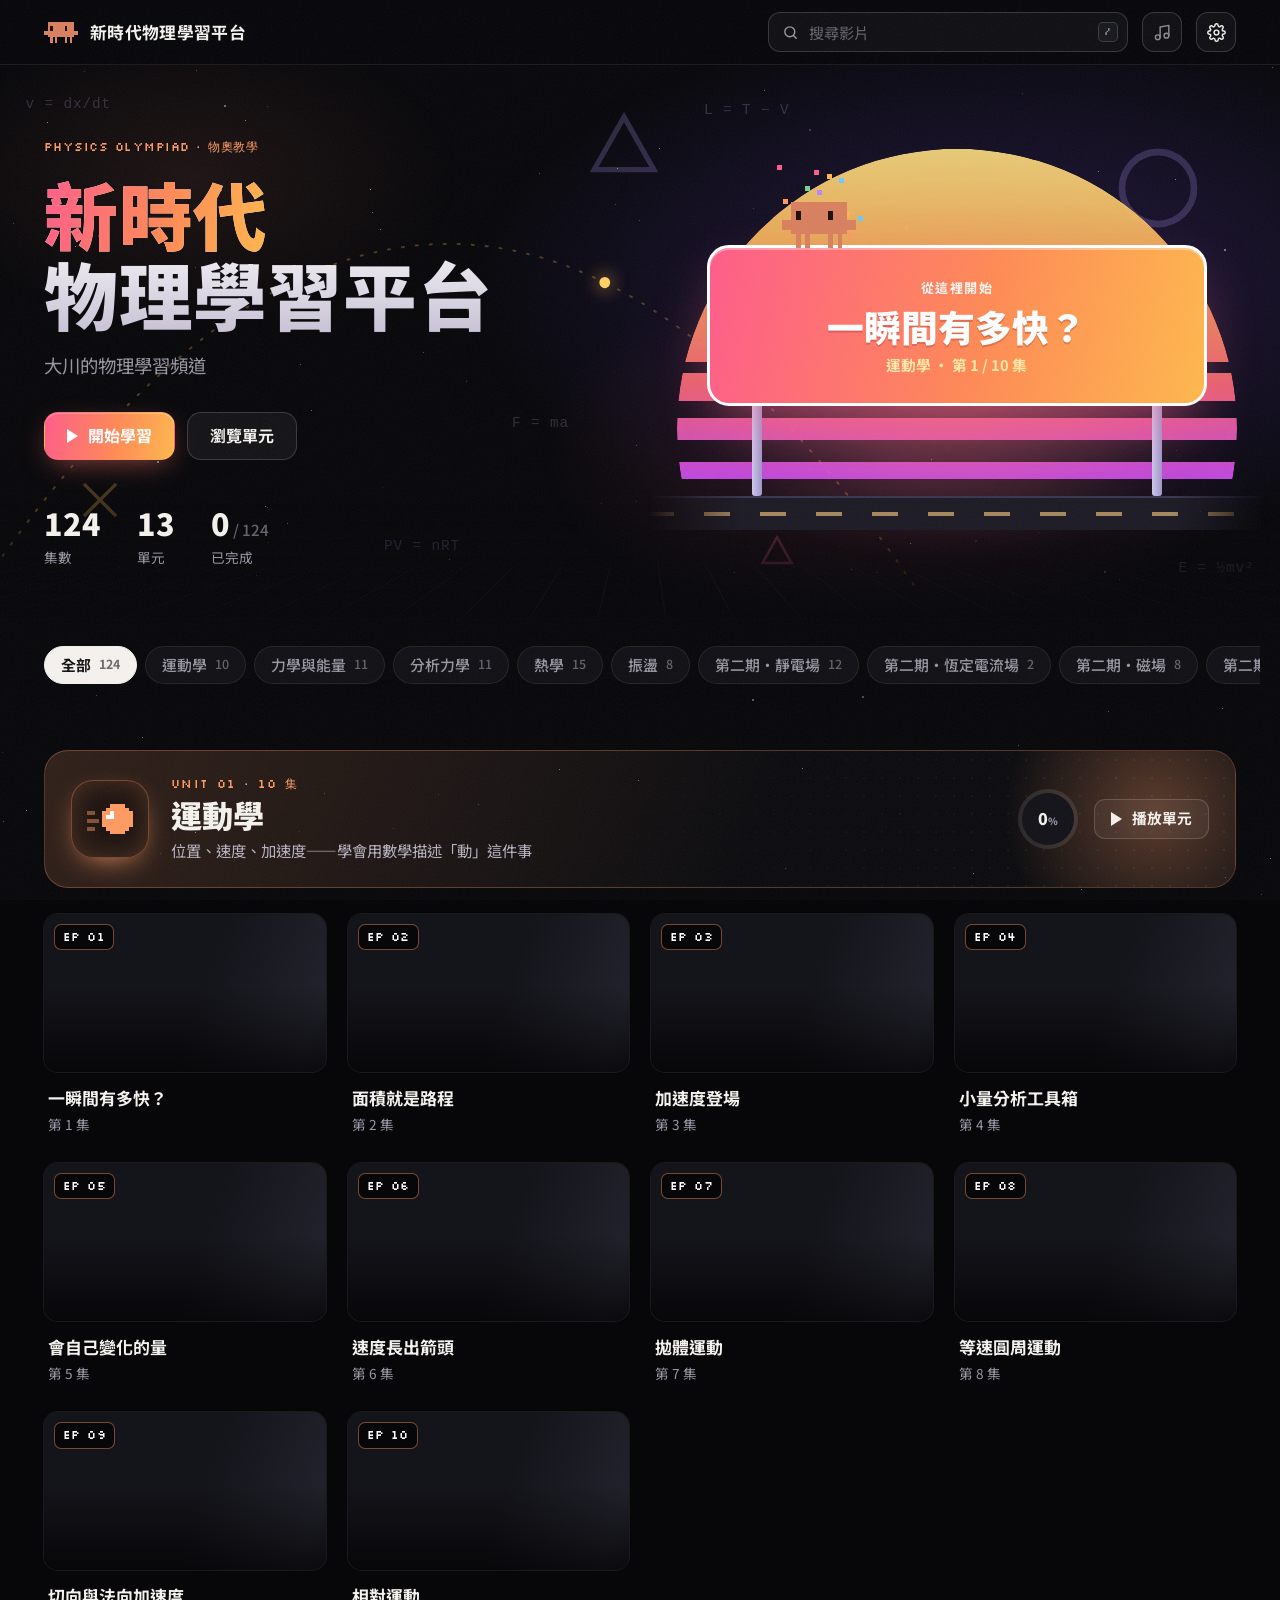
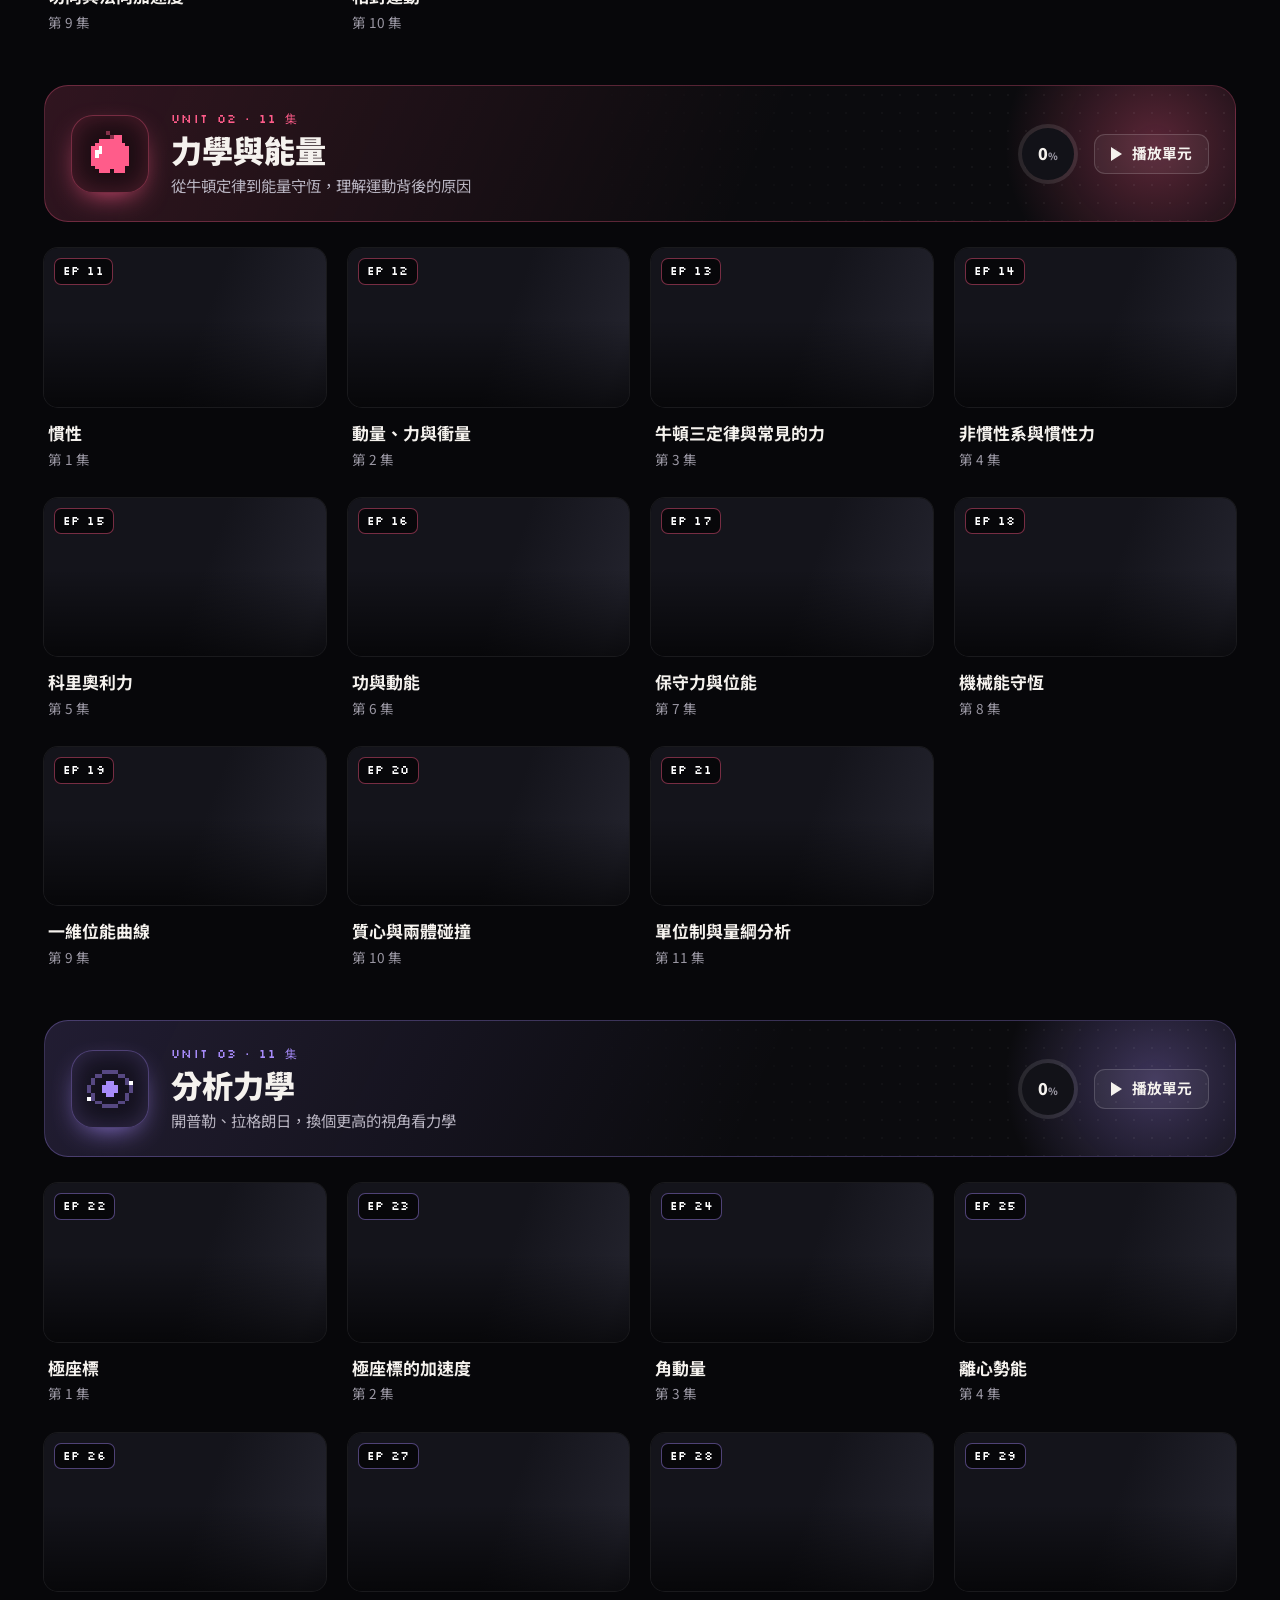
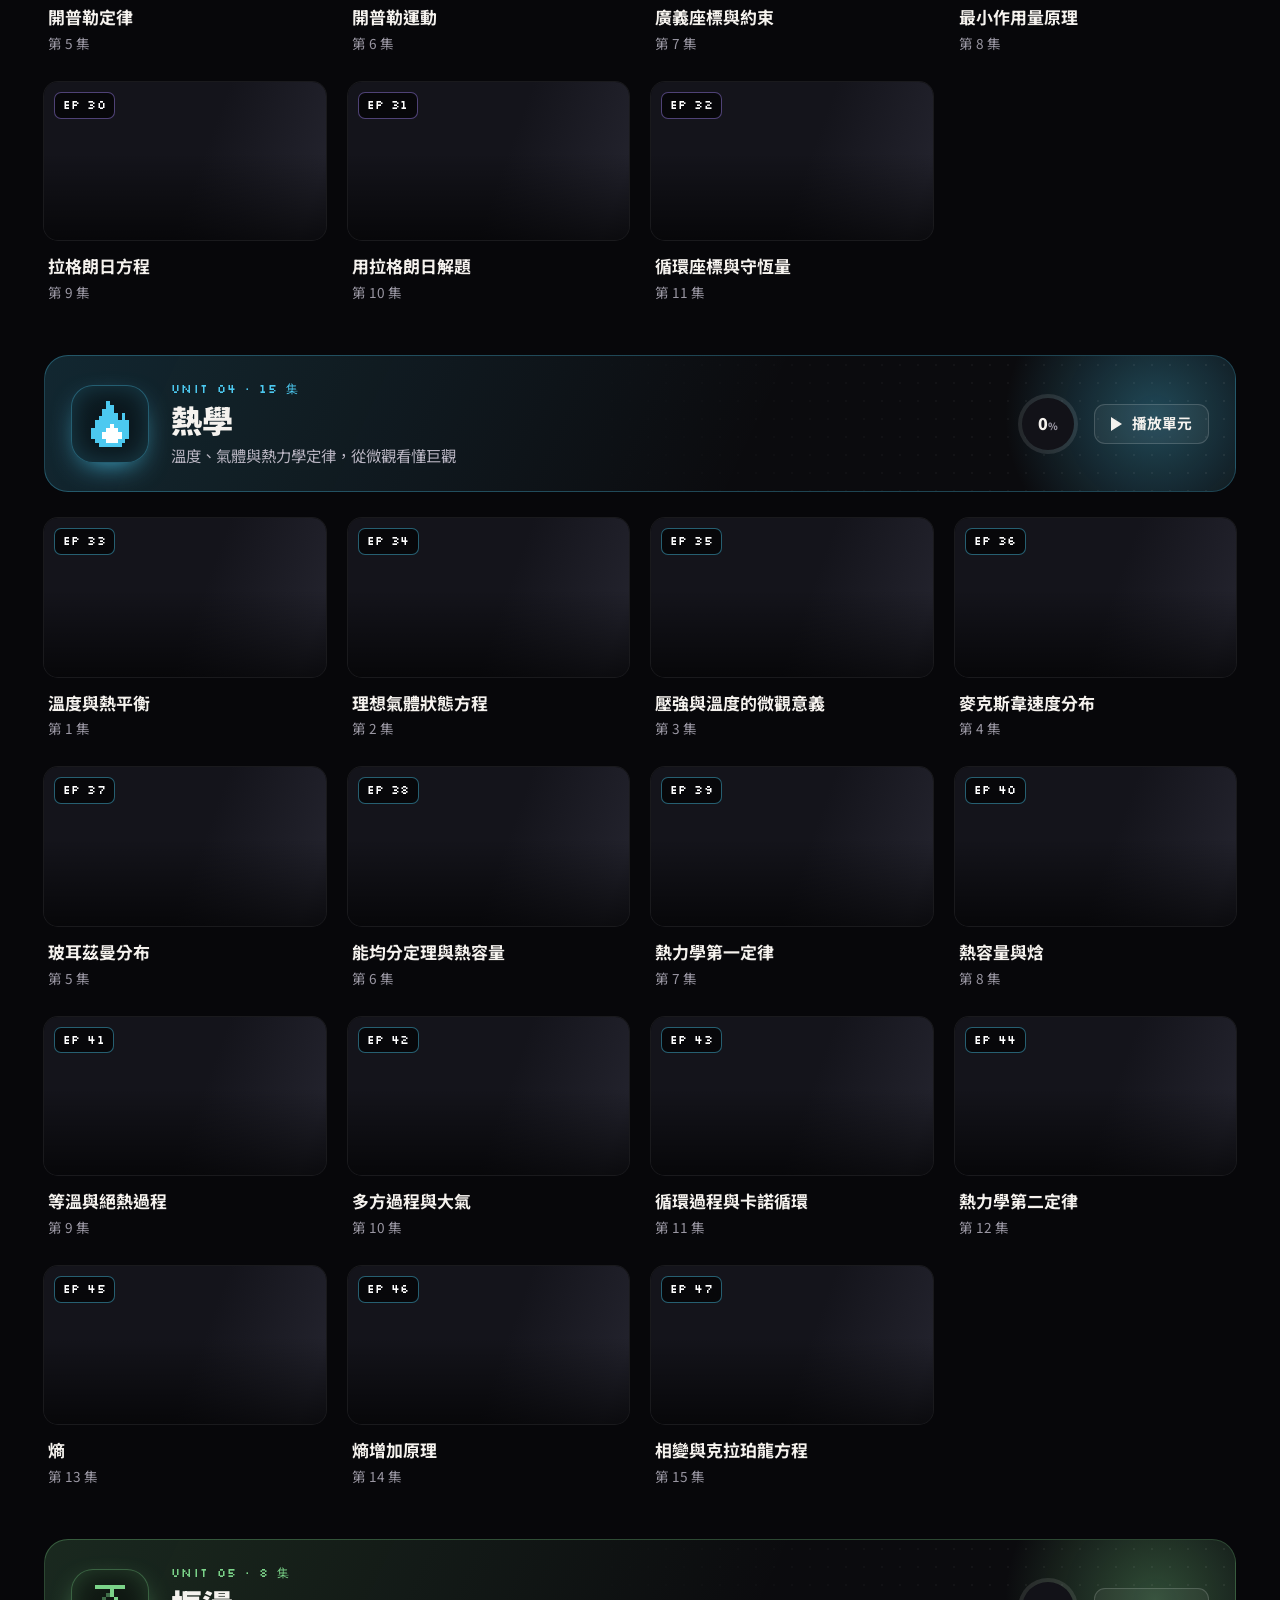
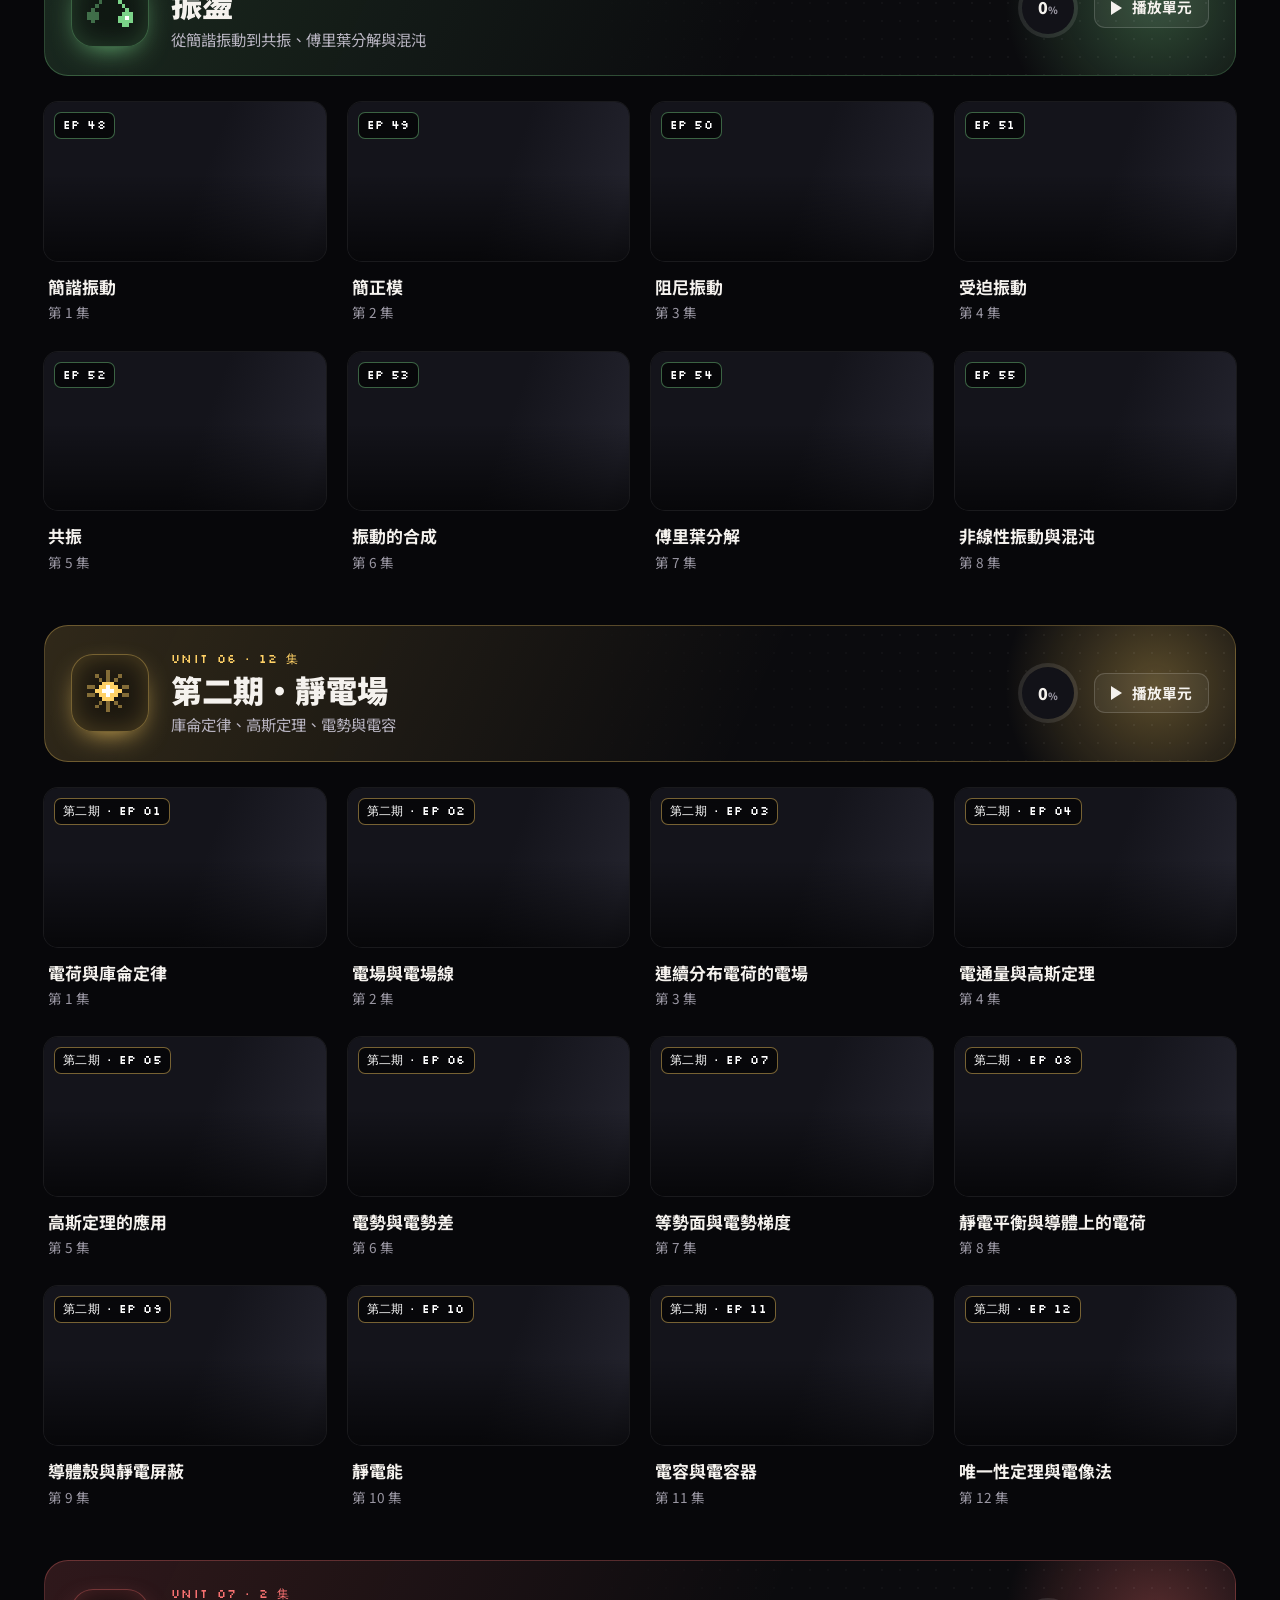
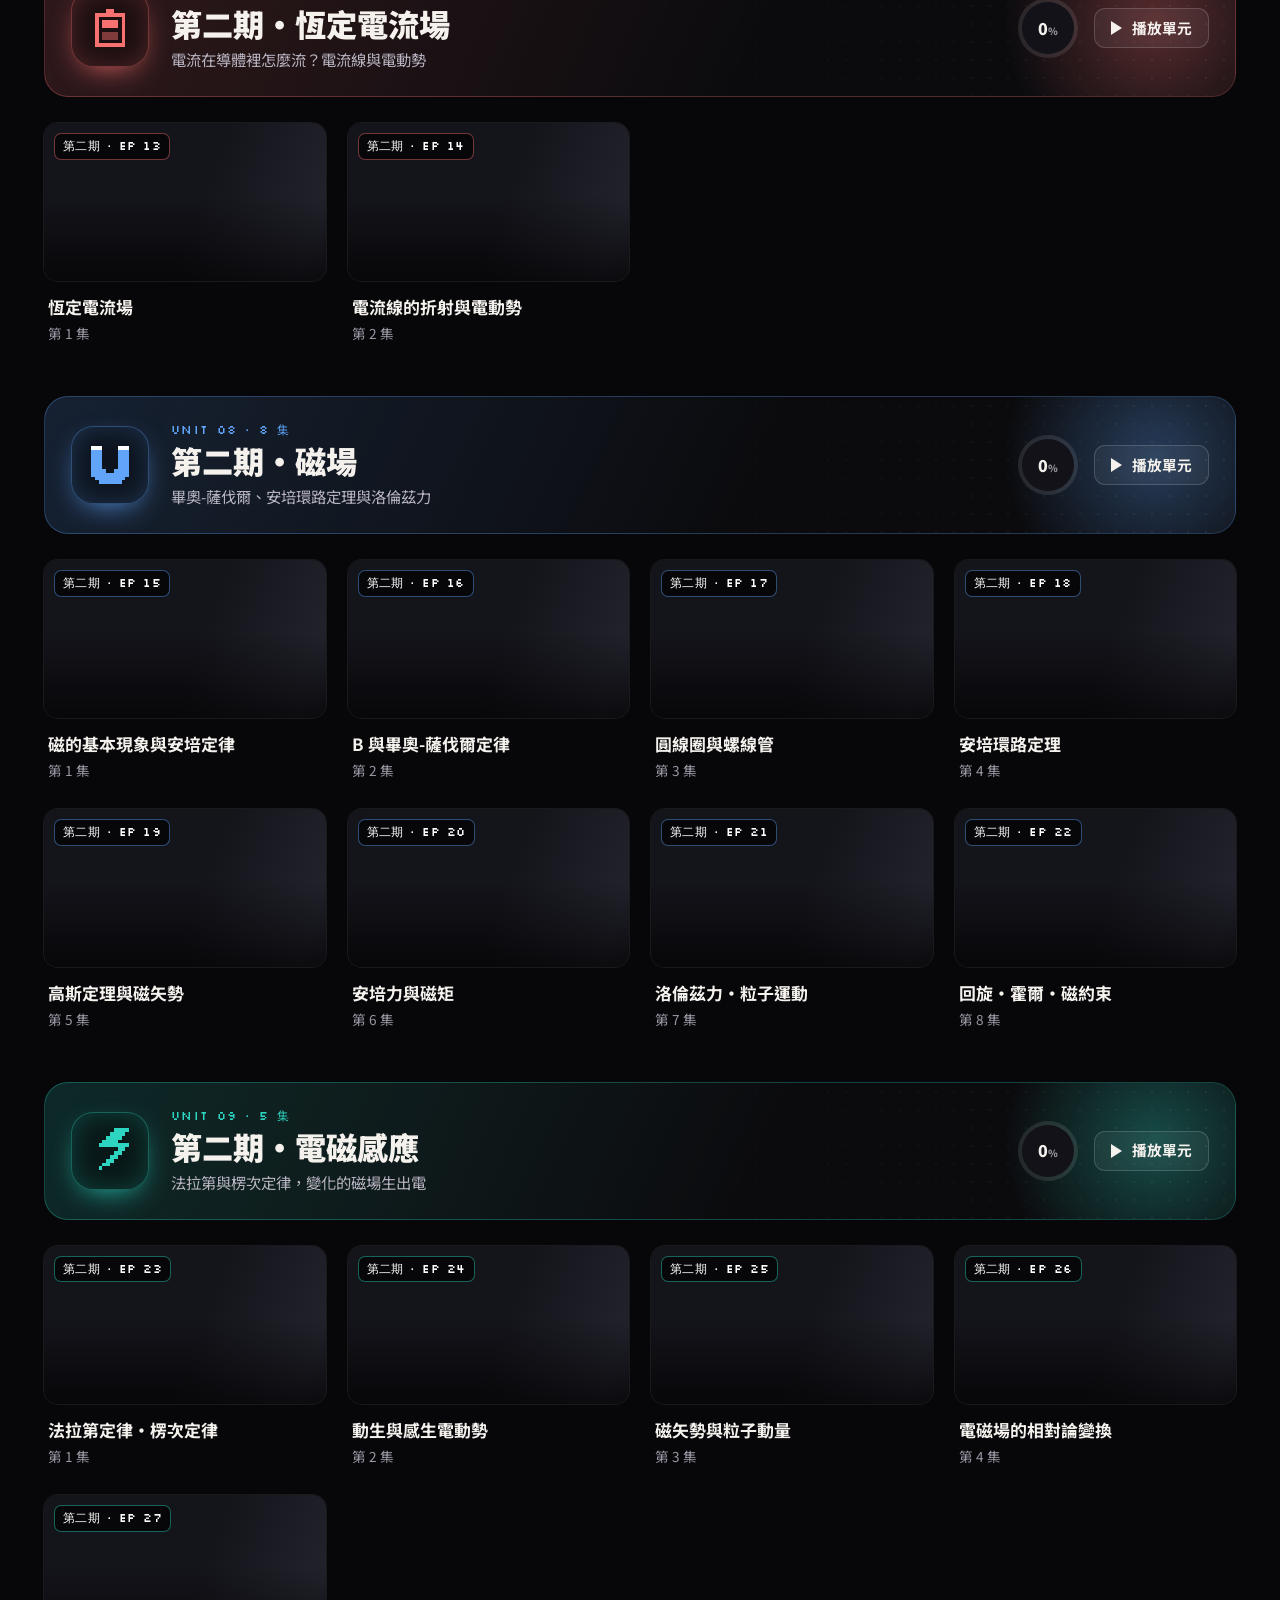
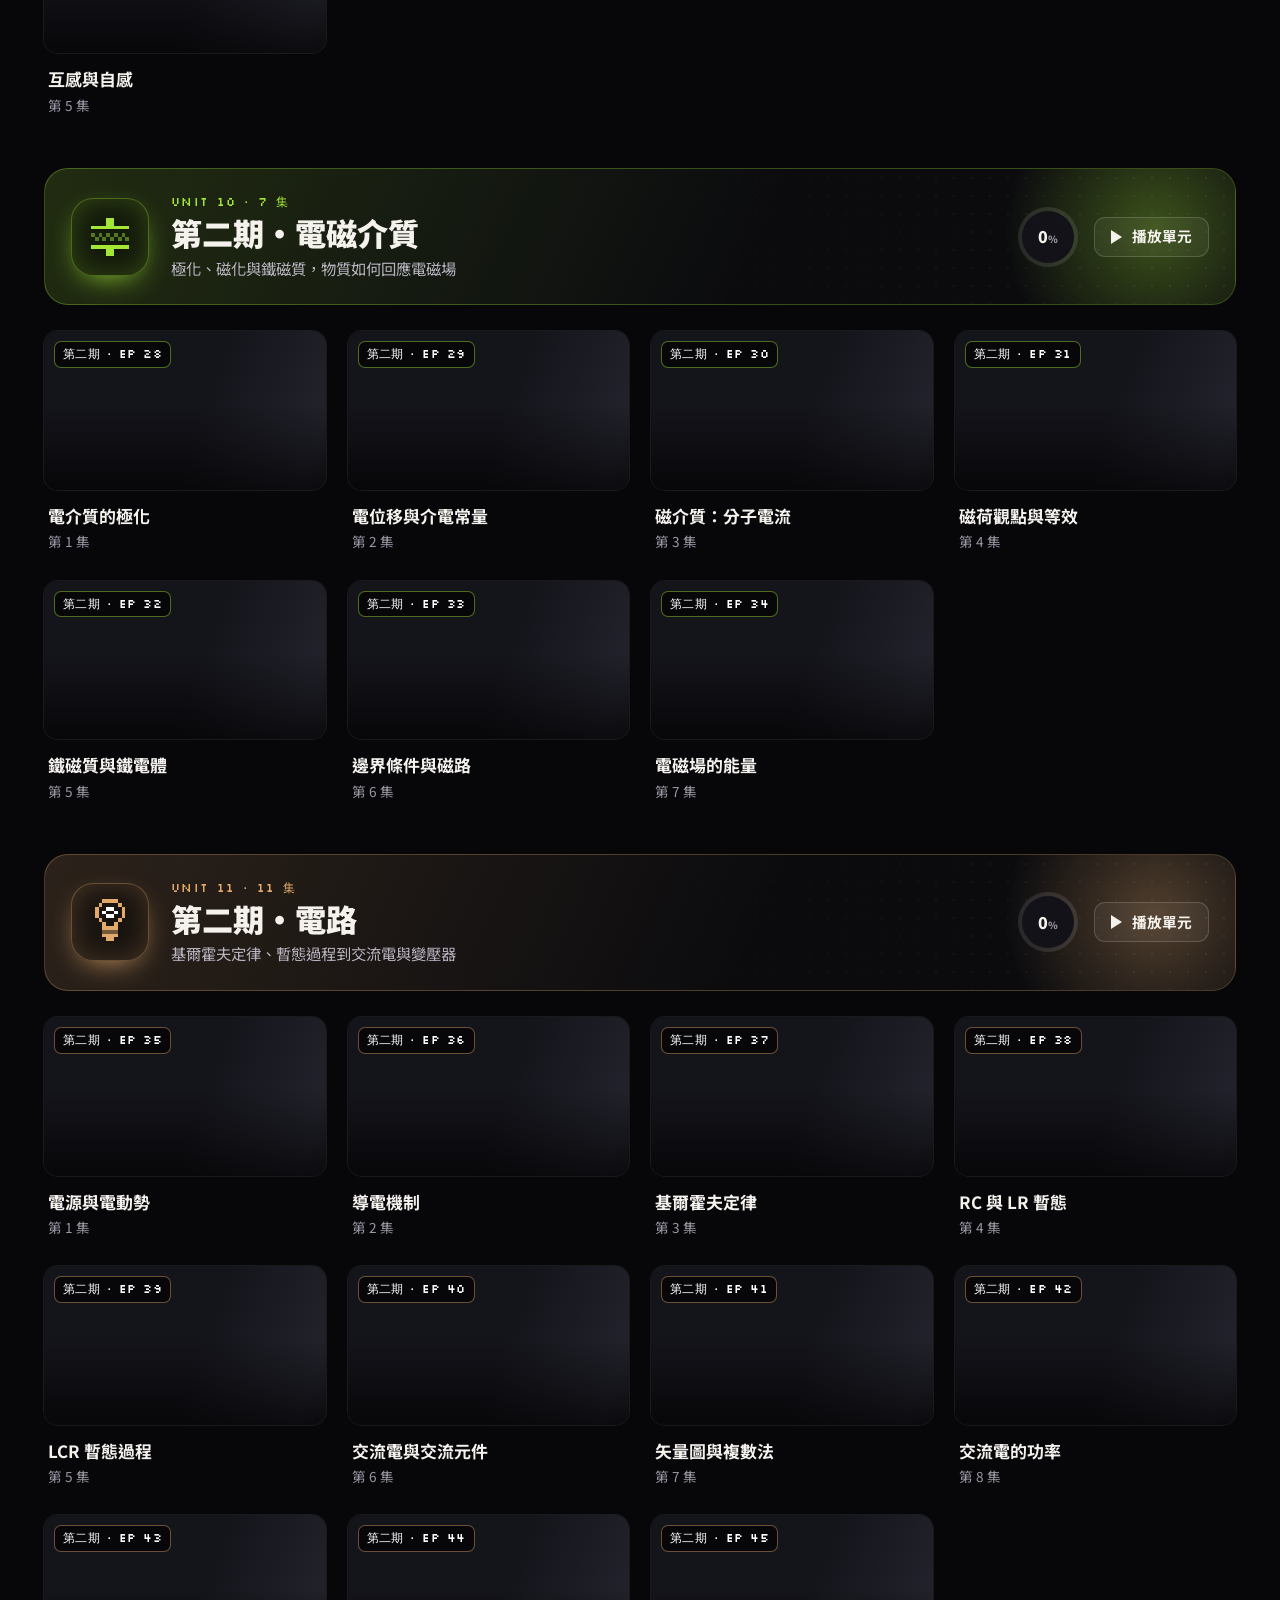
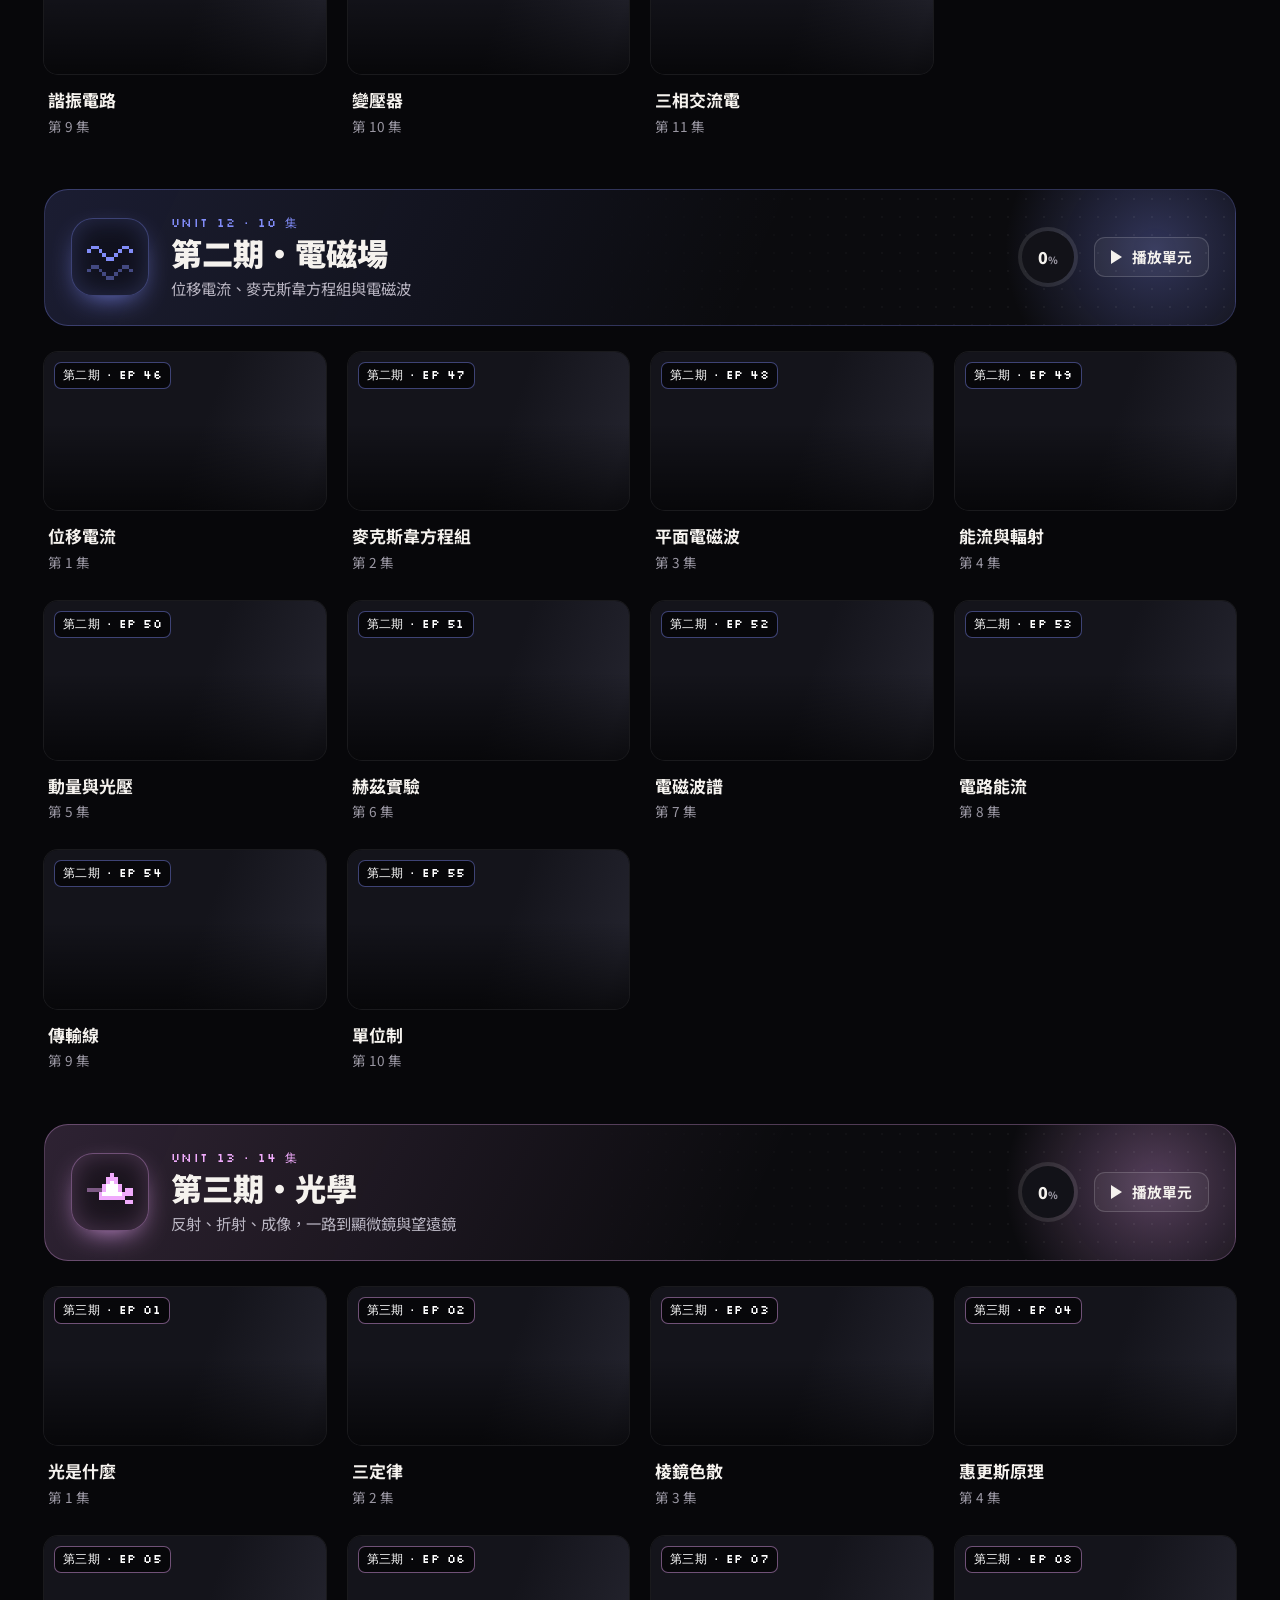
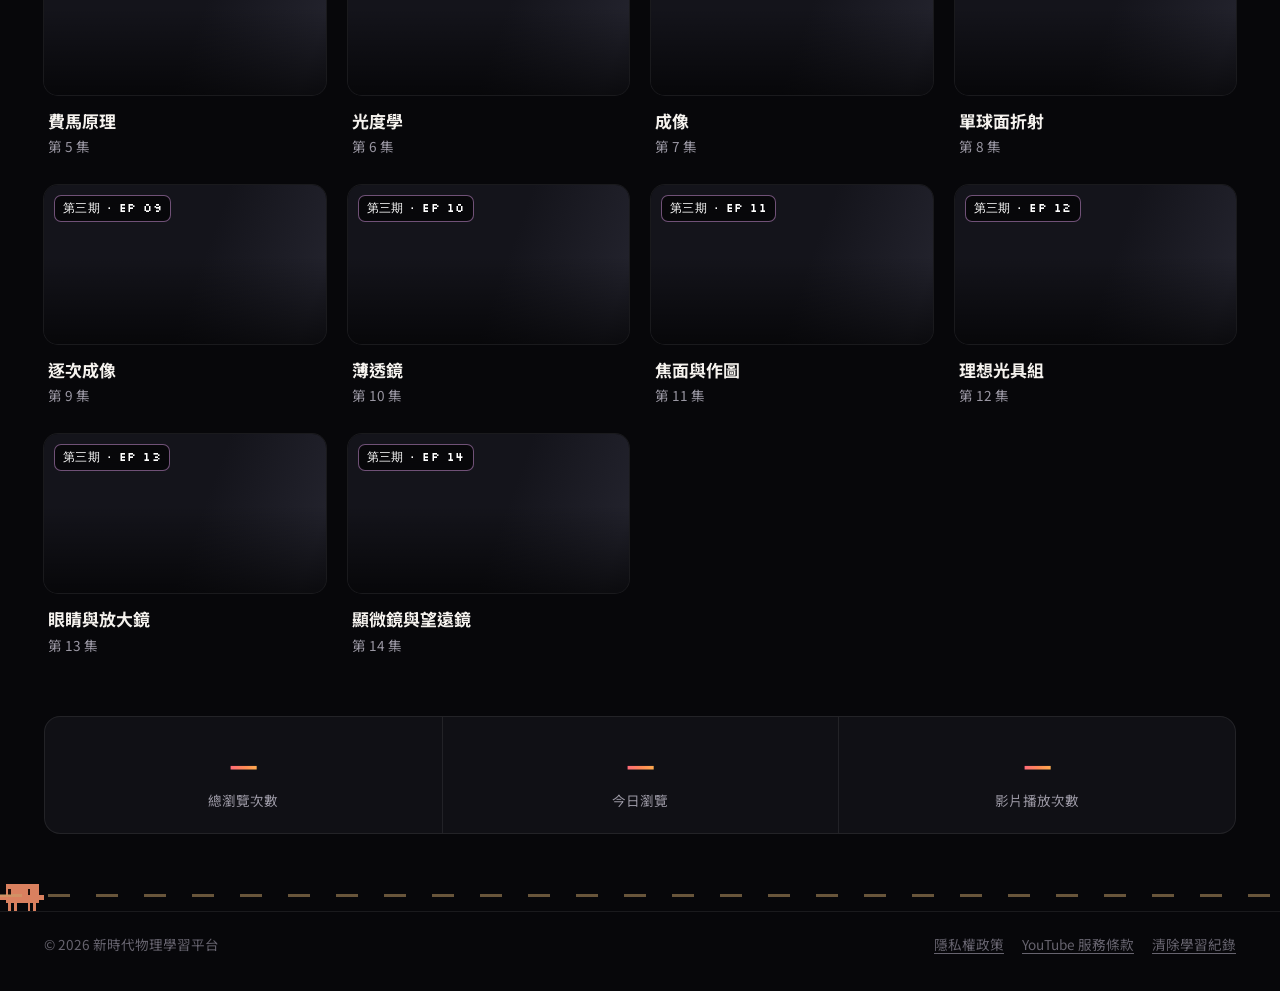
==== commit b5f6d44f: "播放時請 YouTube 預設使用最高畫質 Co-Authored-By: Claude Opus 5.5 <noreply@anthropic.com> Claude-Session: https:" ====
--- a/index.html
+++ b/index.html
@@ -277,6 +277,6 @@
   <div id="toasts" class="toasts" aria-live="polite"></div>
 
   <script src="videos.js?v=9"></script>
-  <script src="app.js?v=14"></script>
+  <script src="app.js?v=15"></script>
 </body>
 </html>
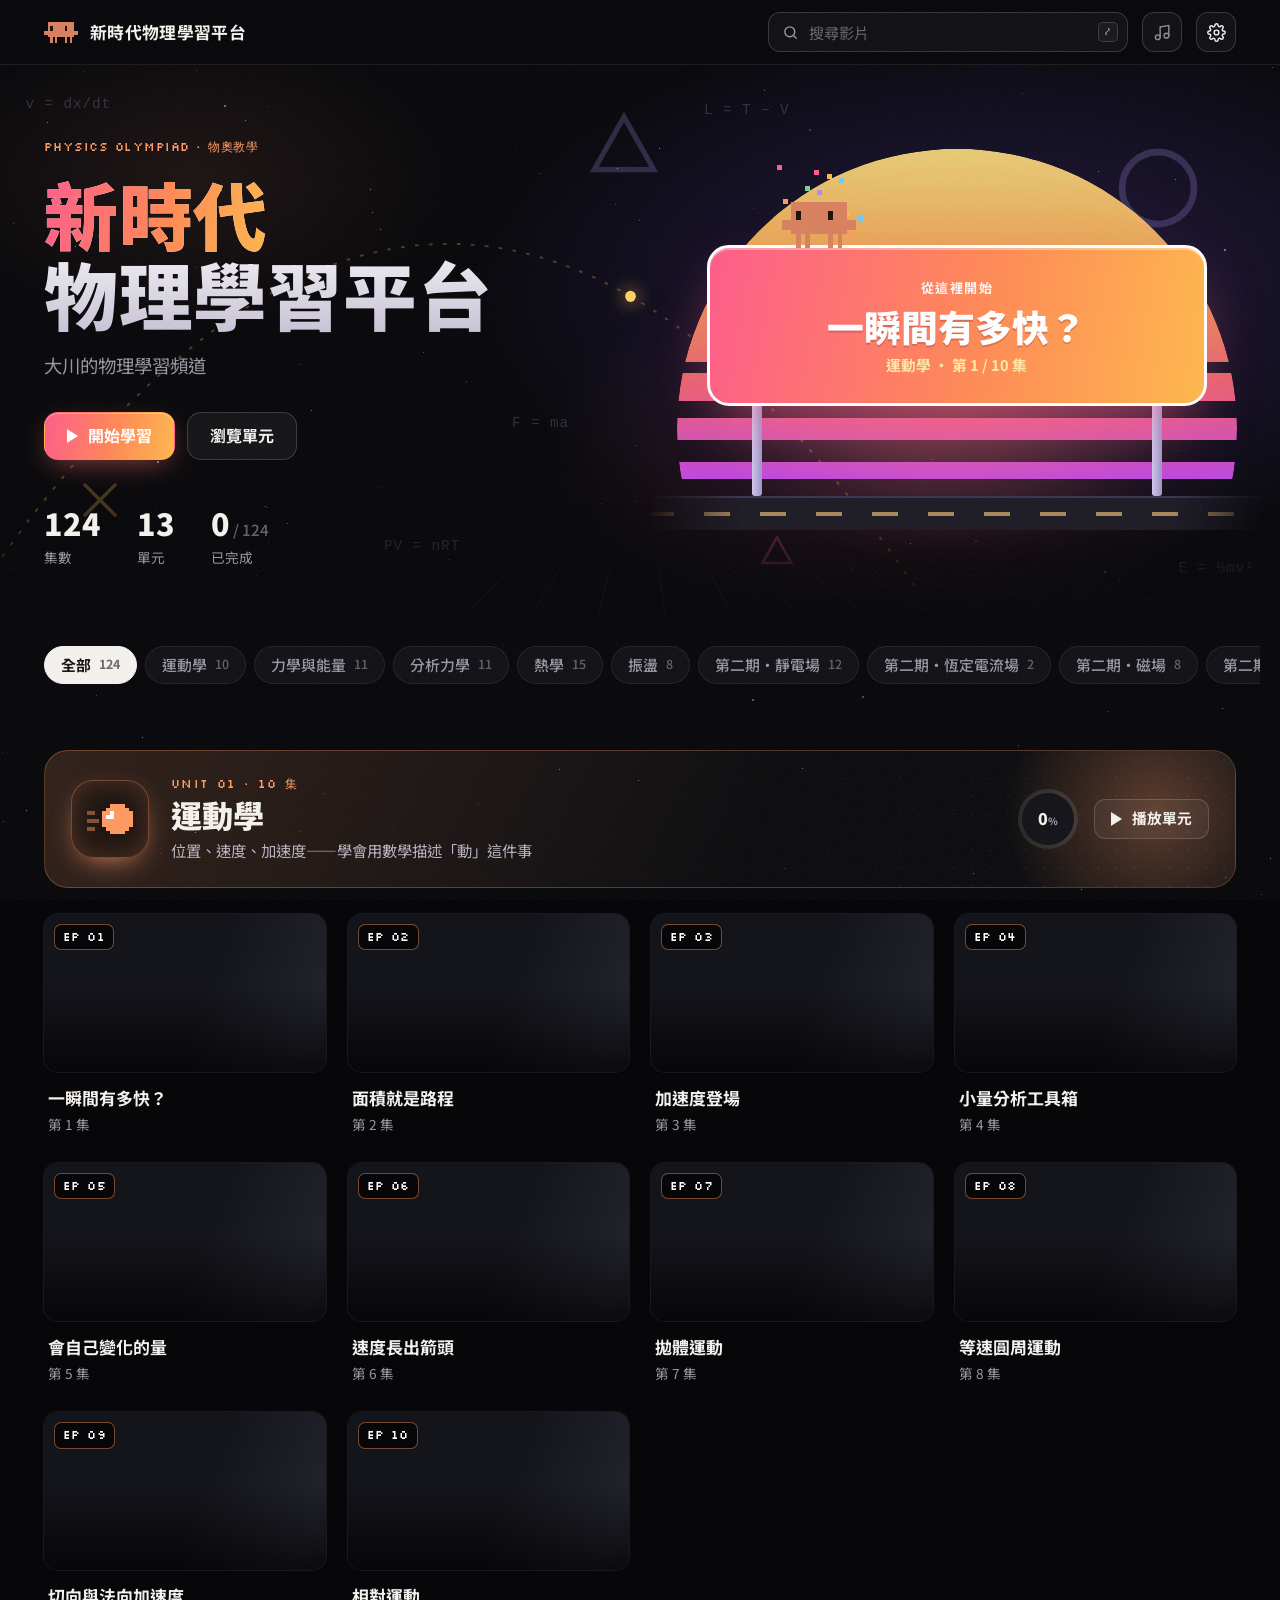
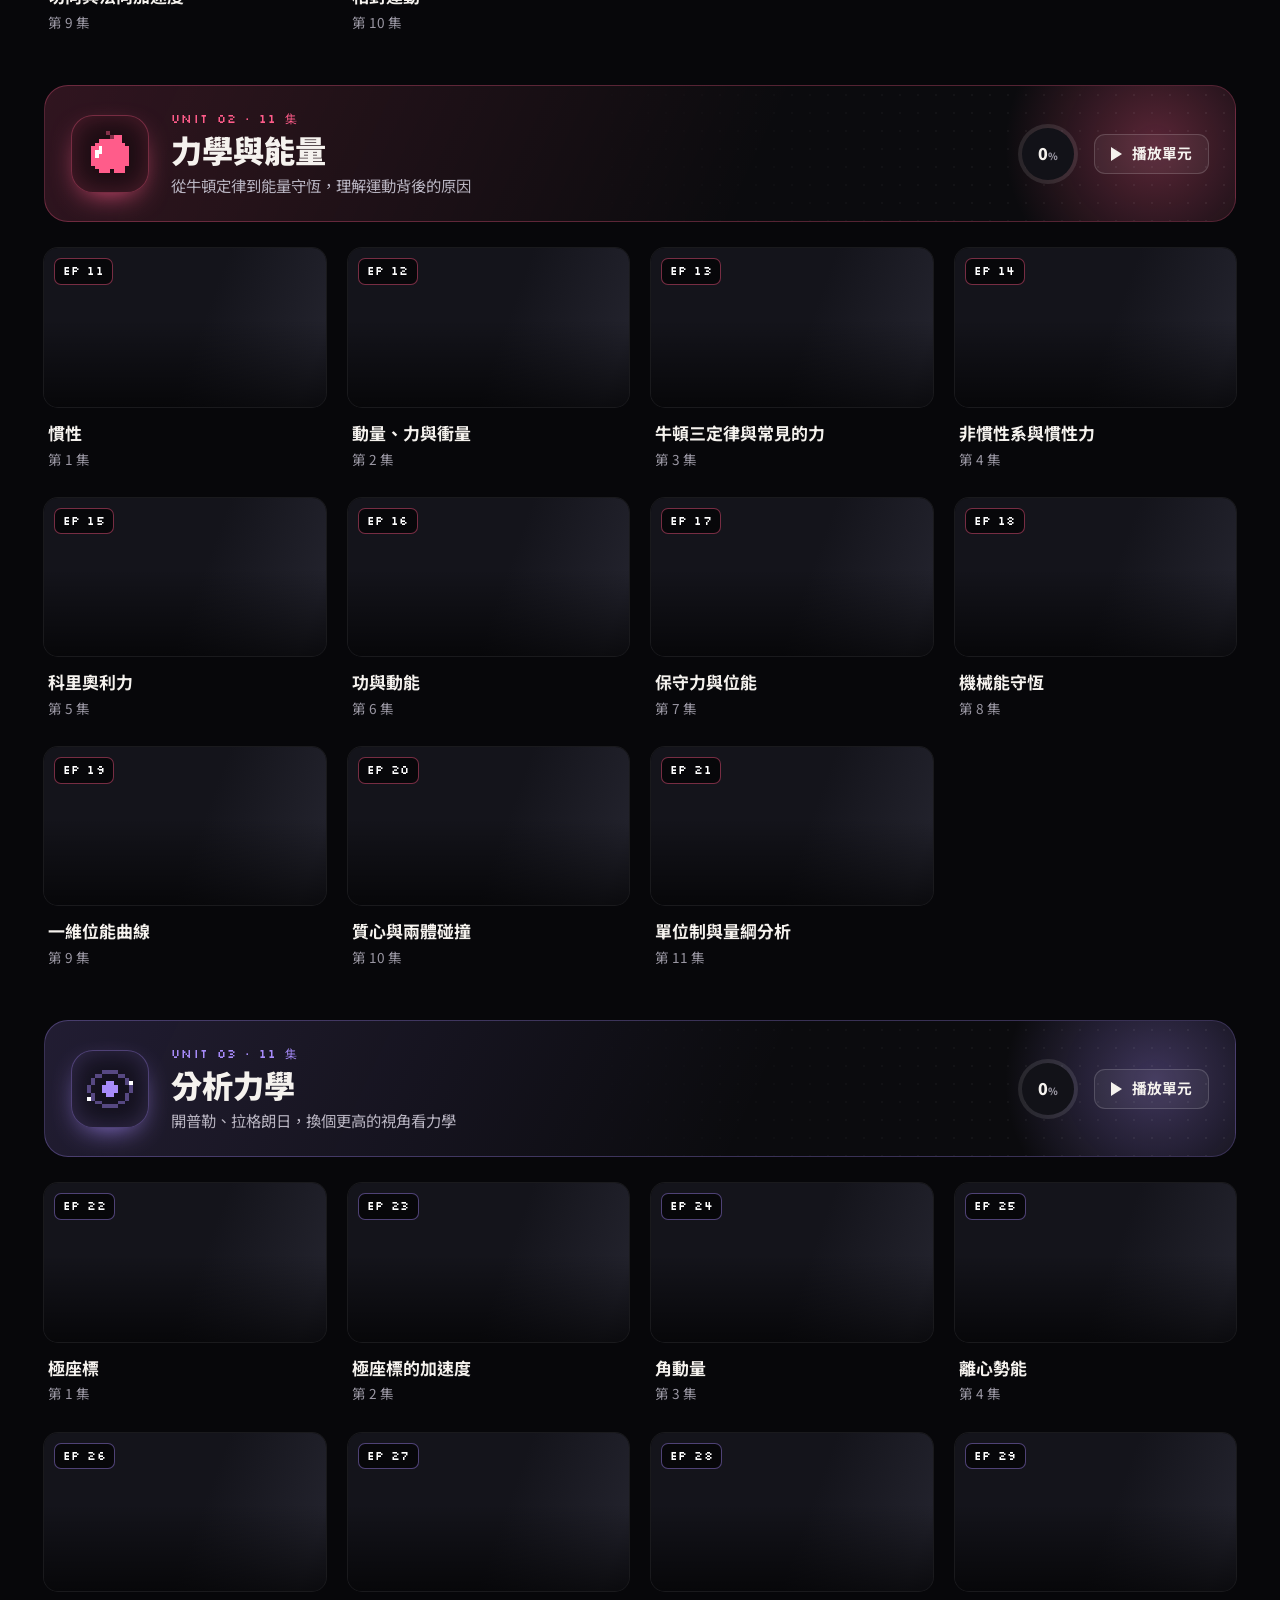
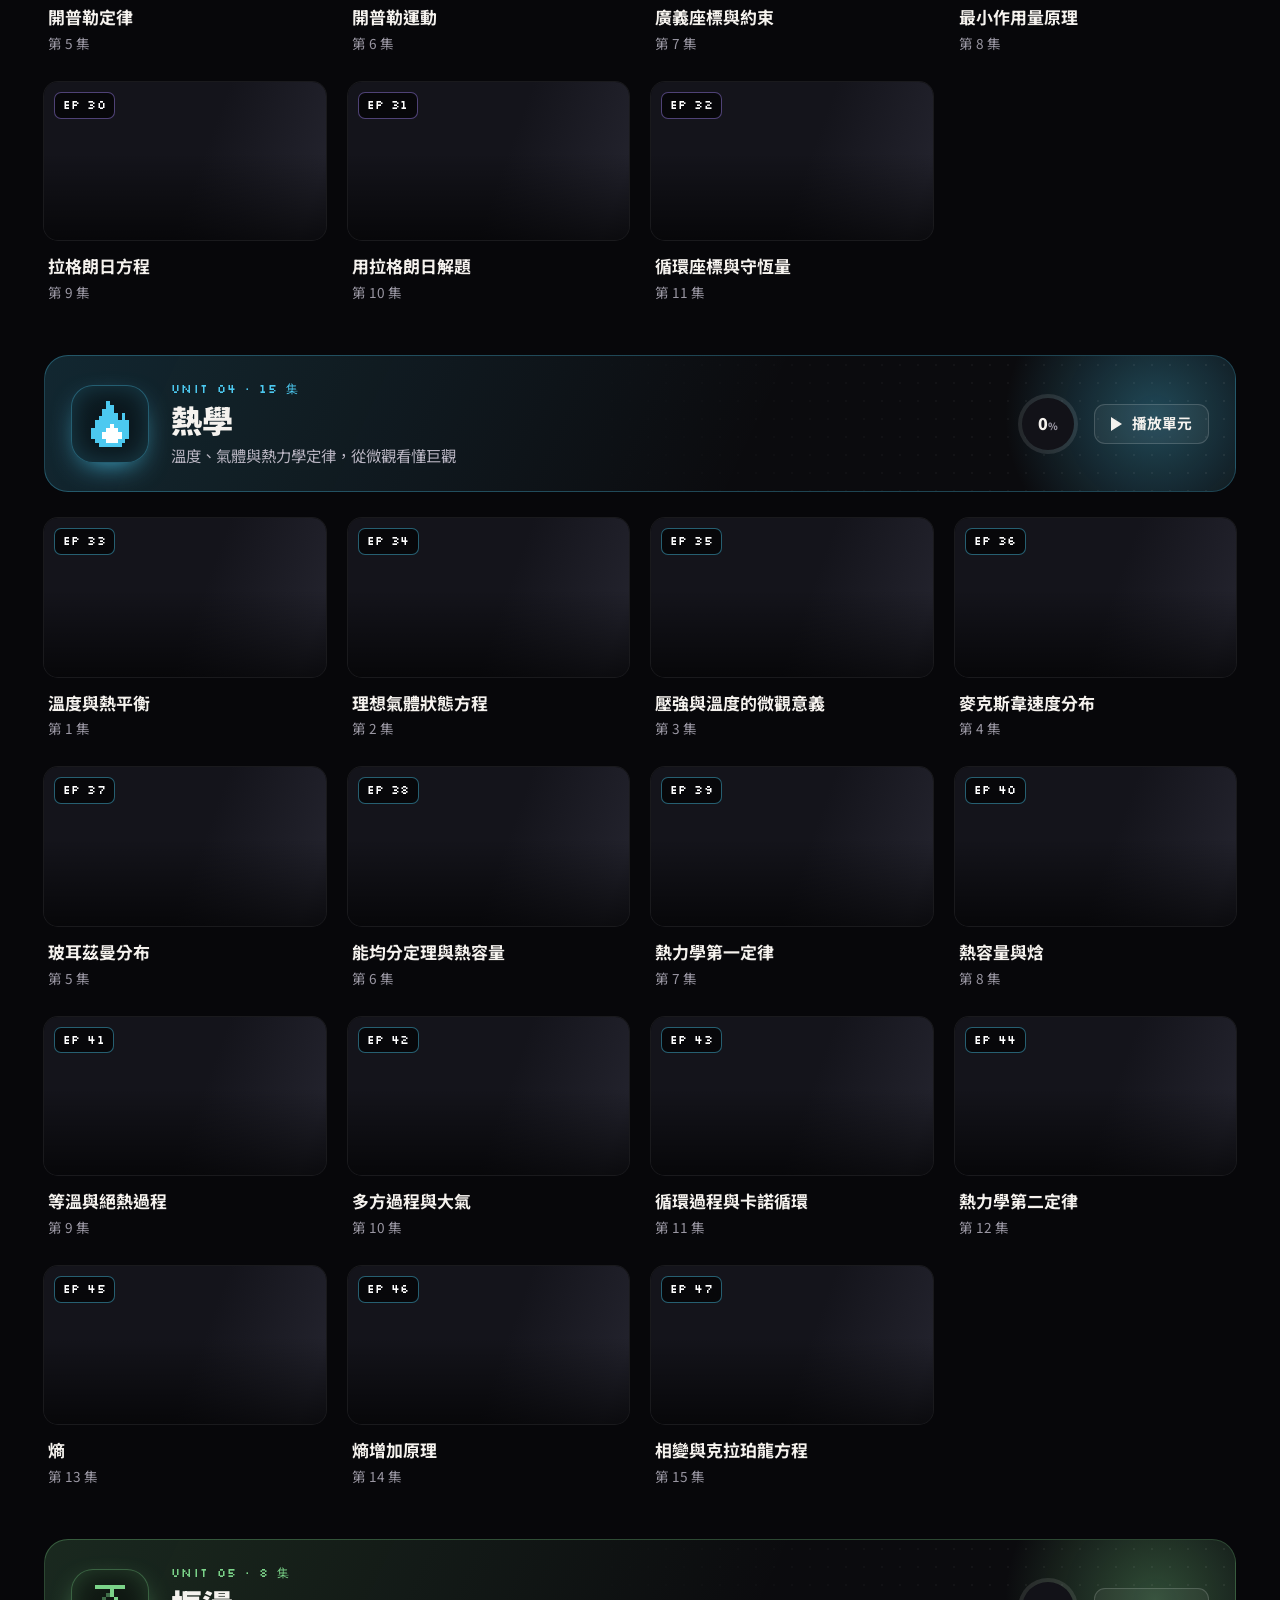
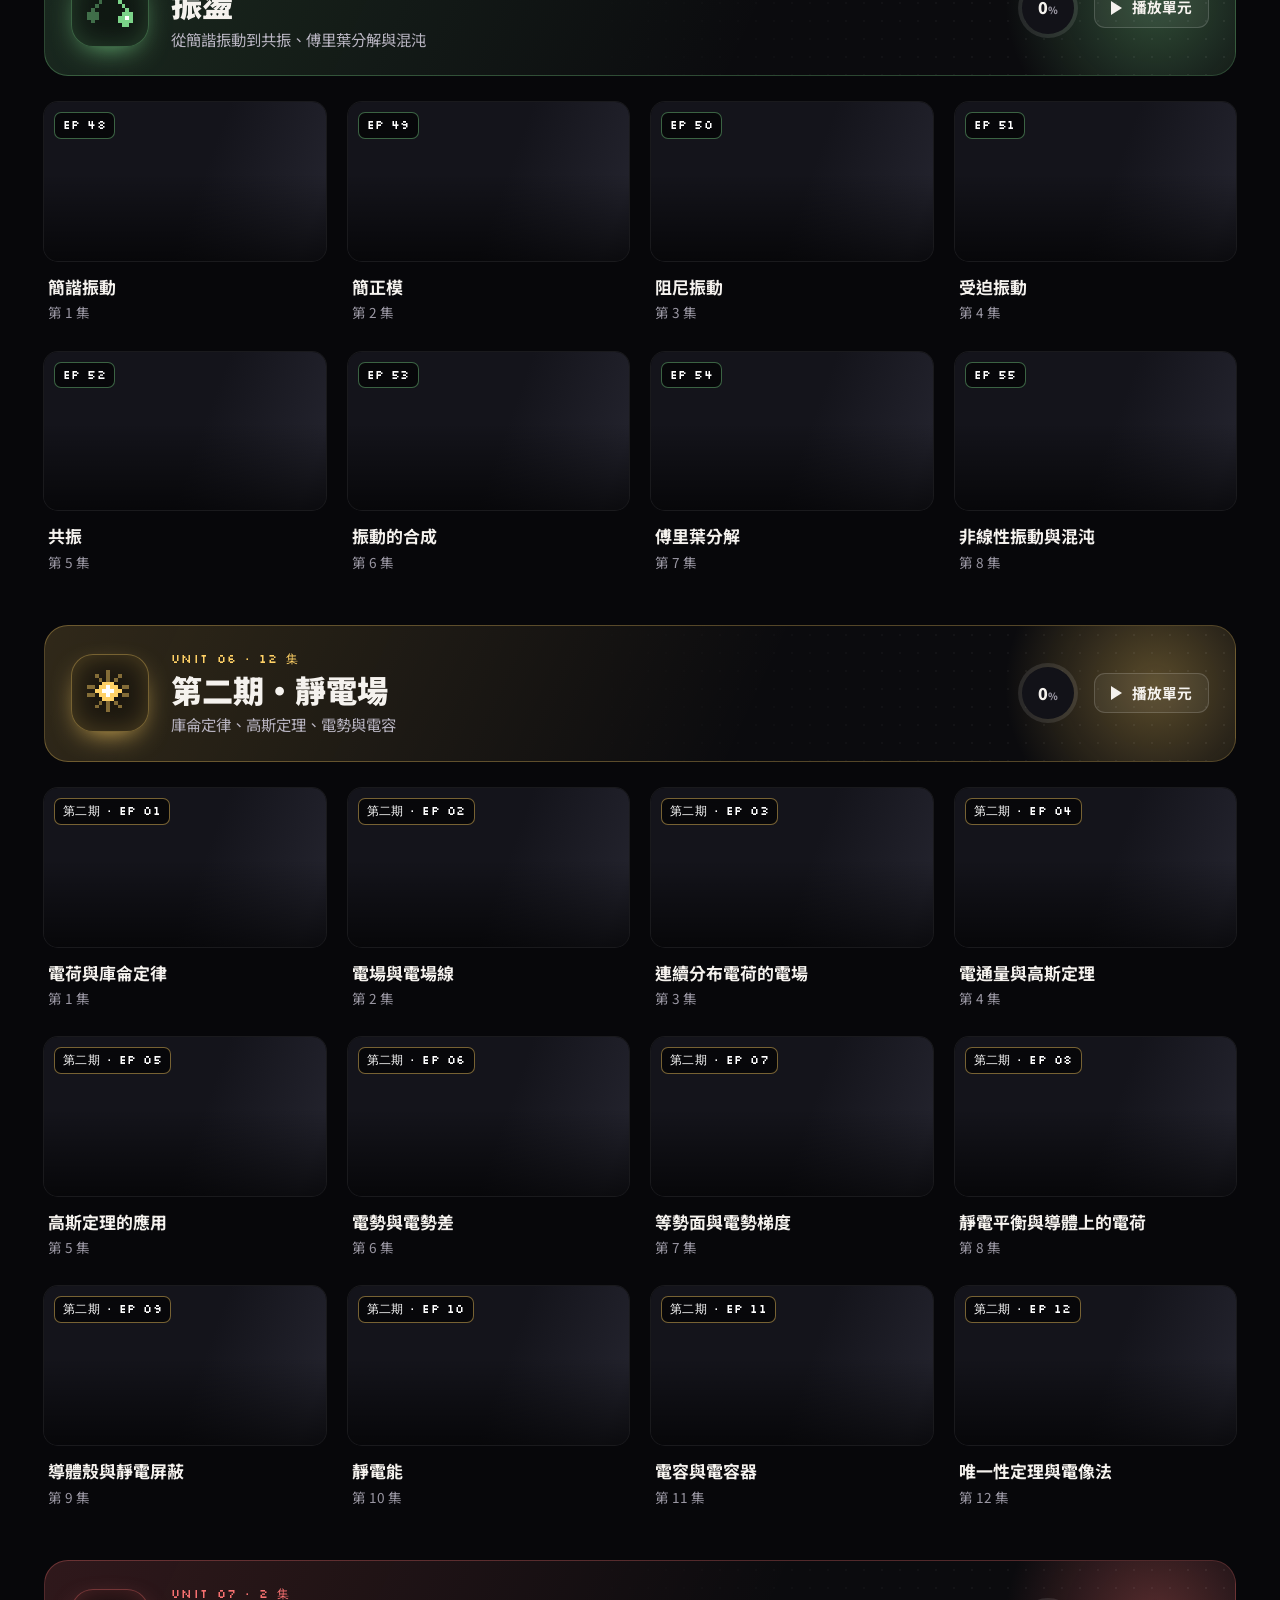
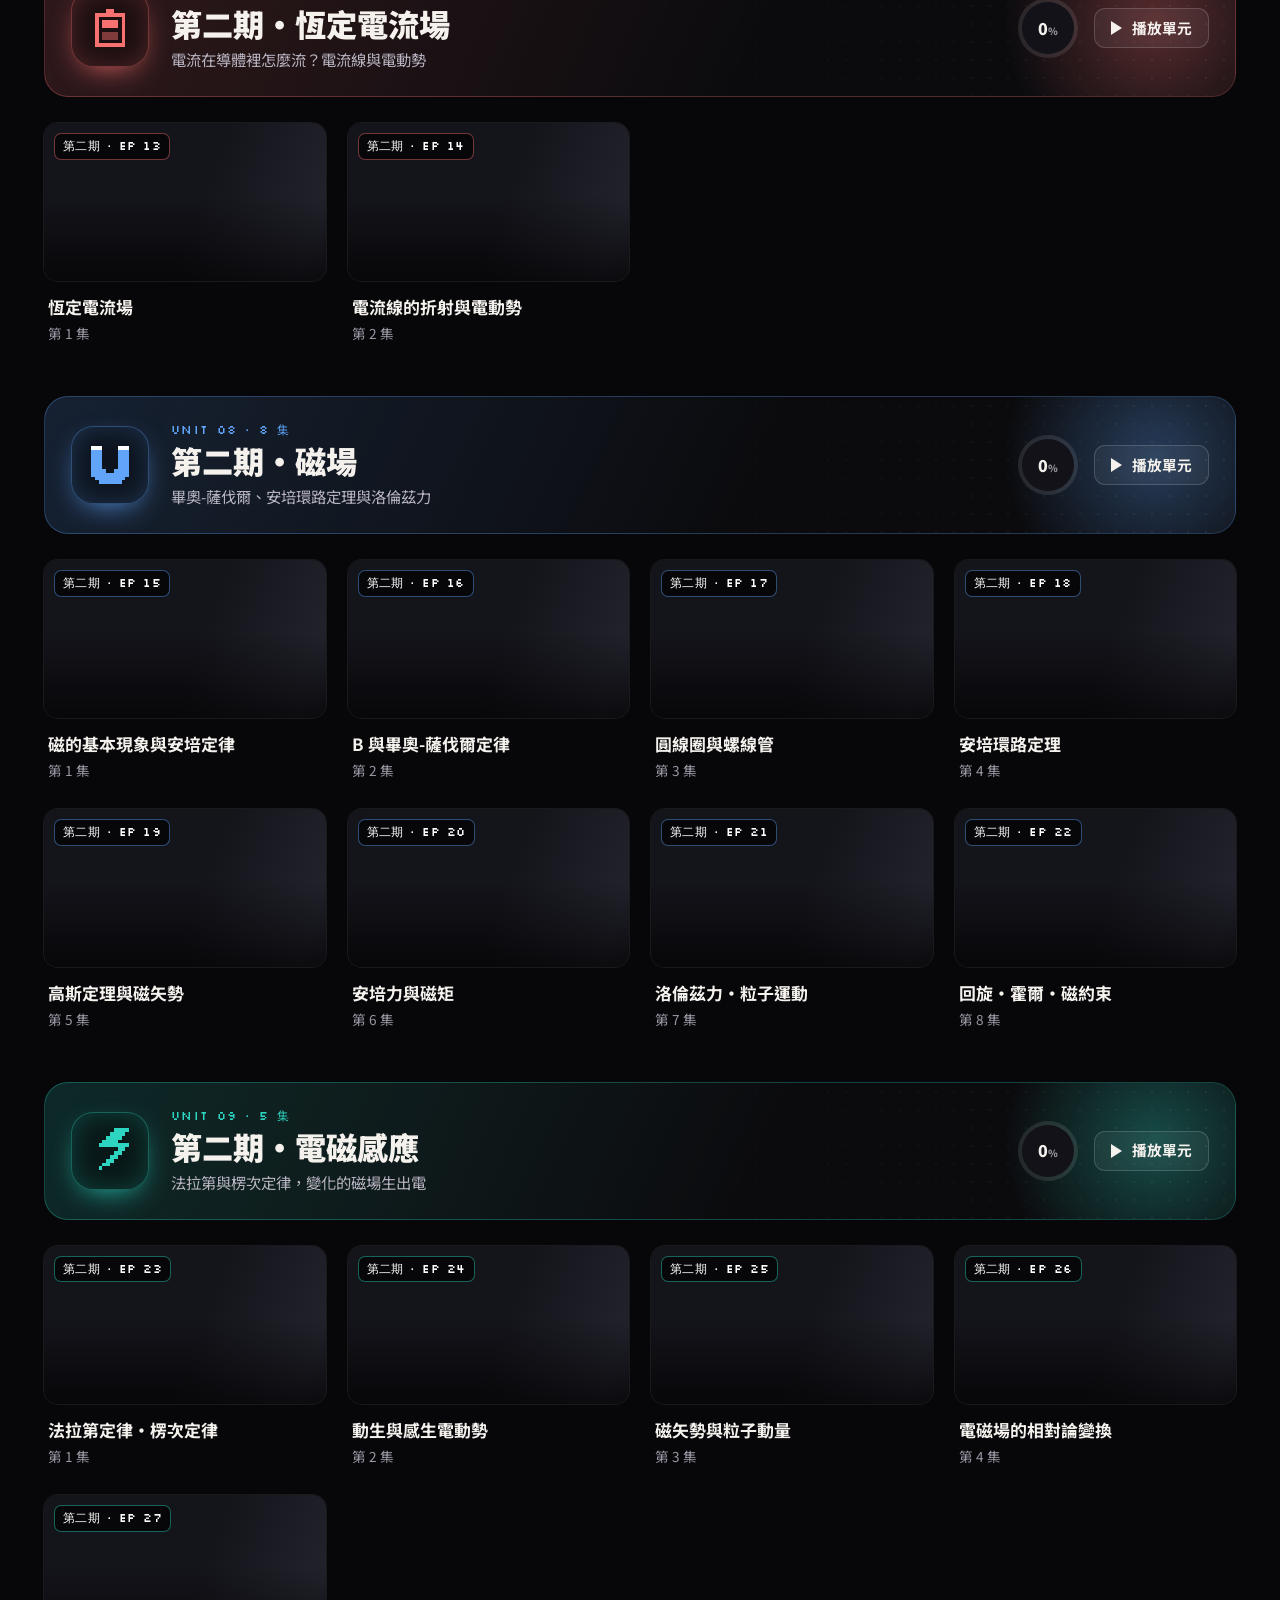
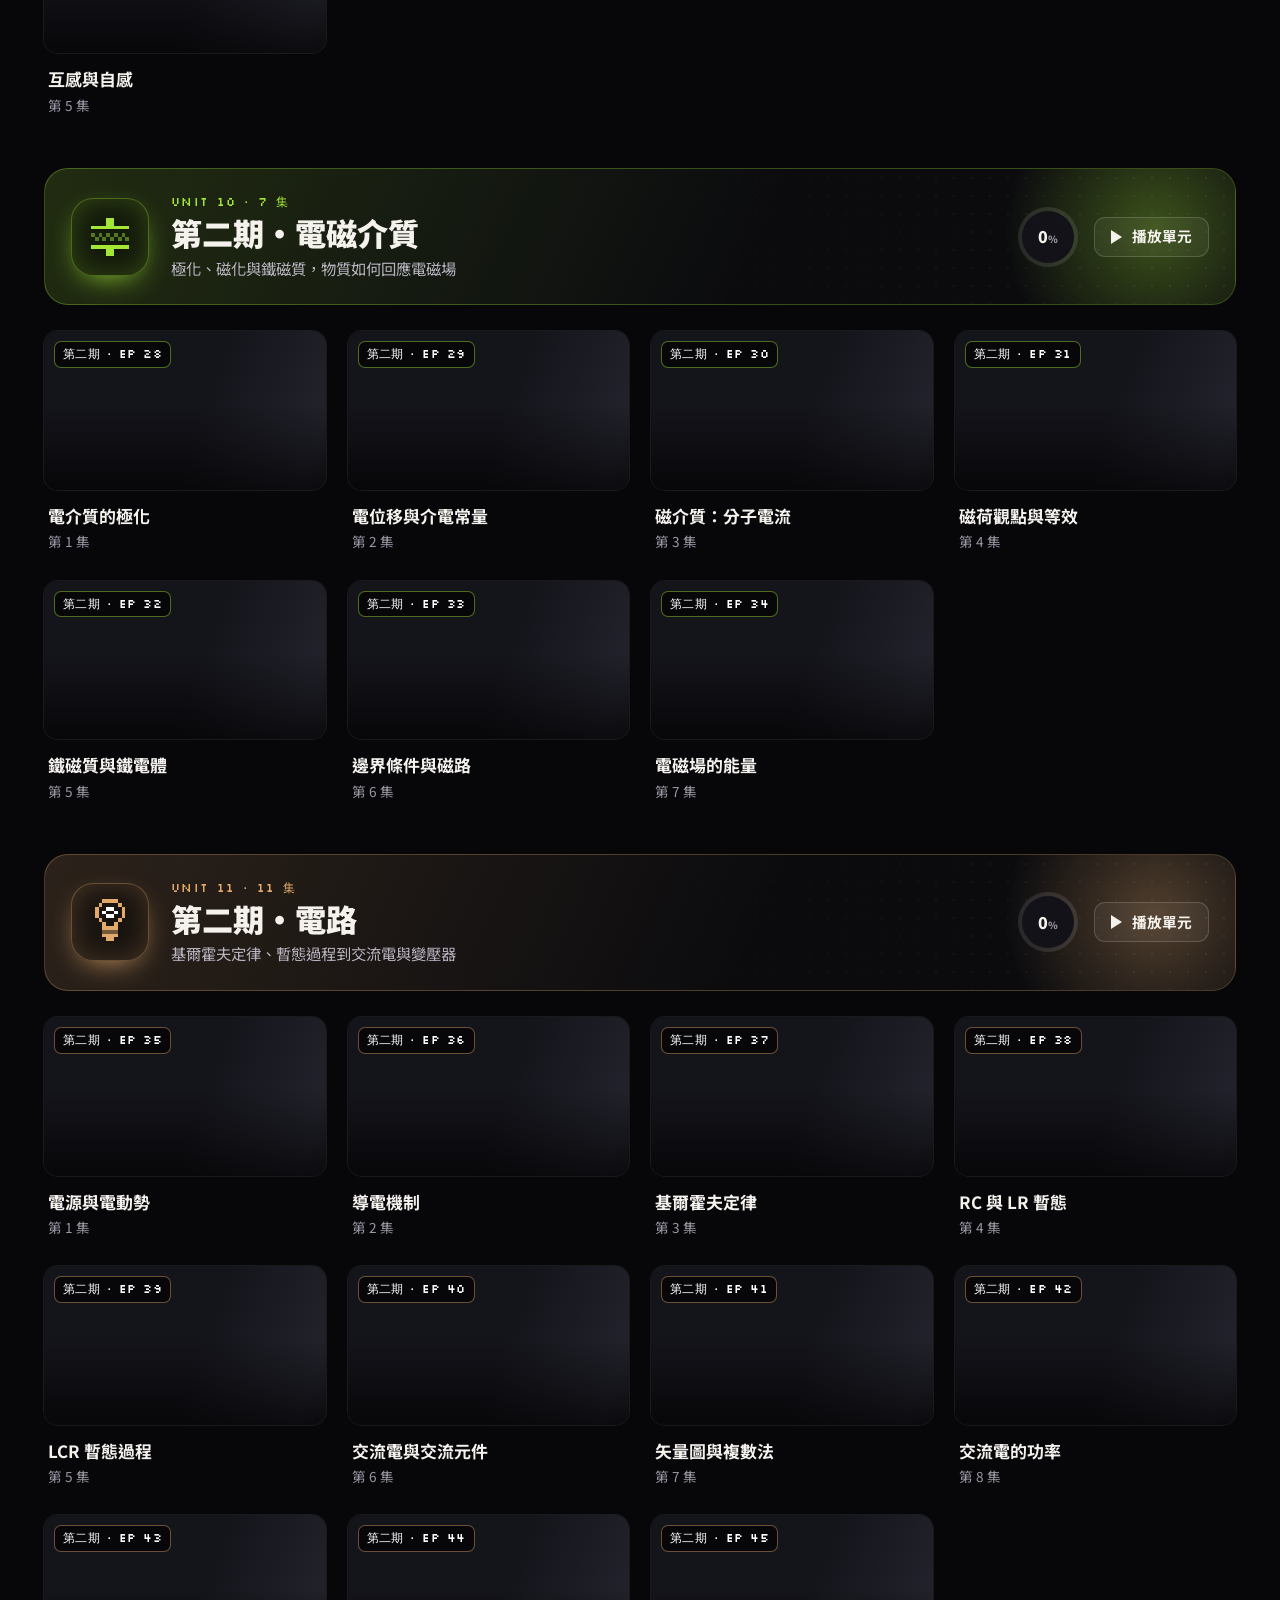
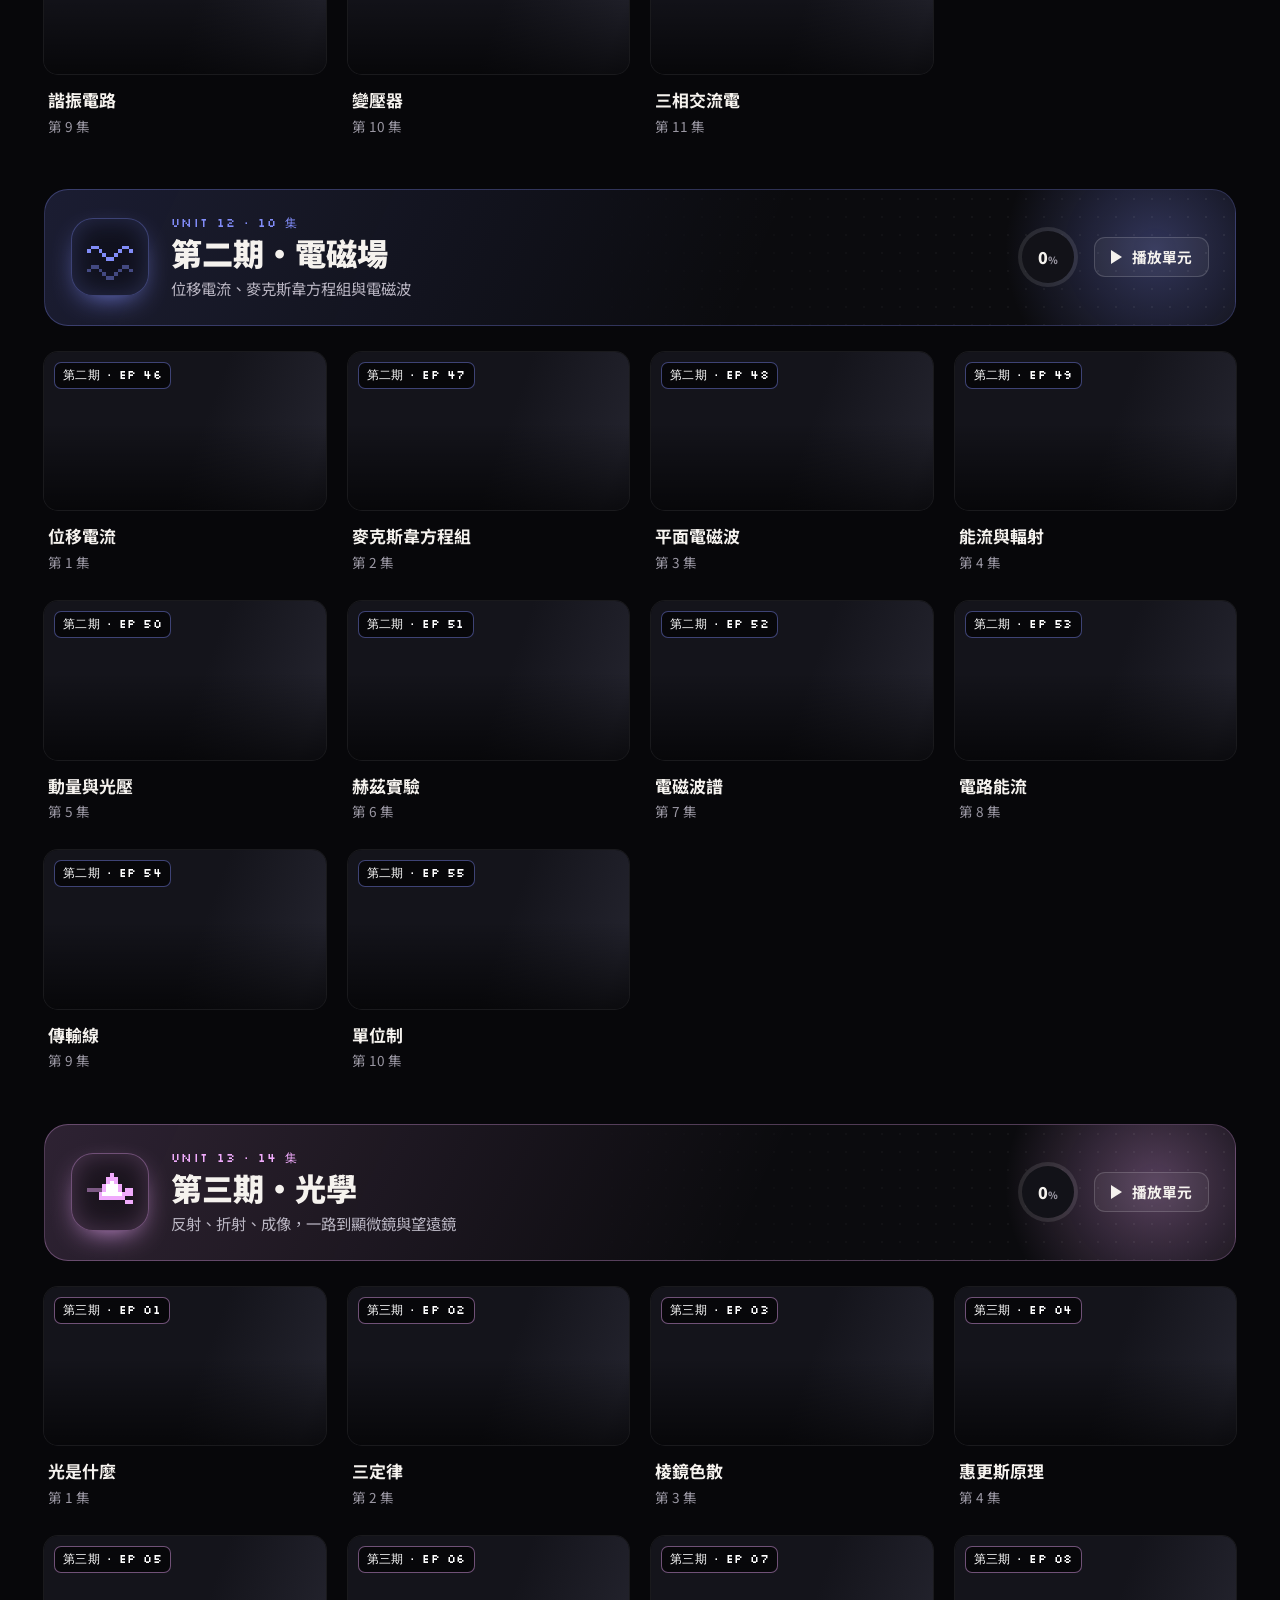
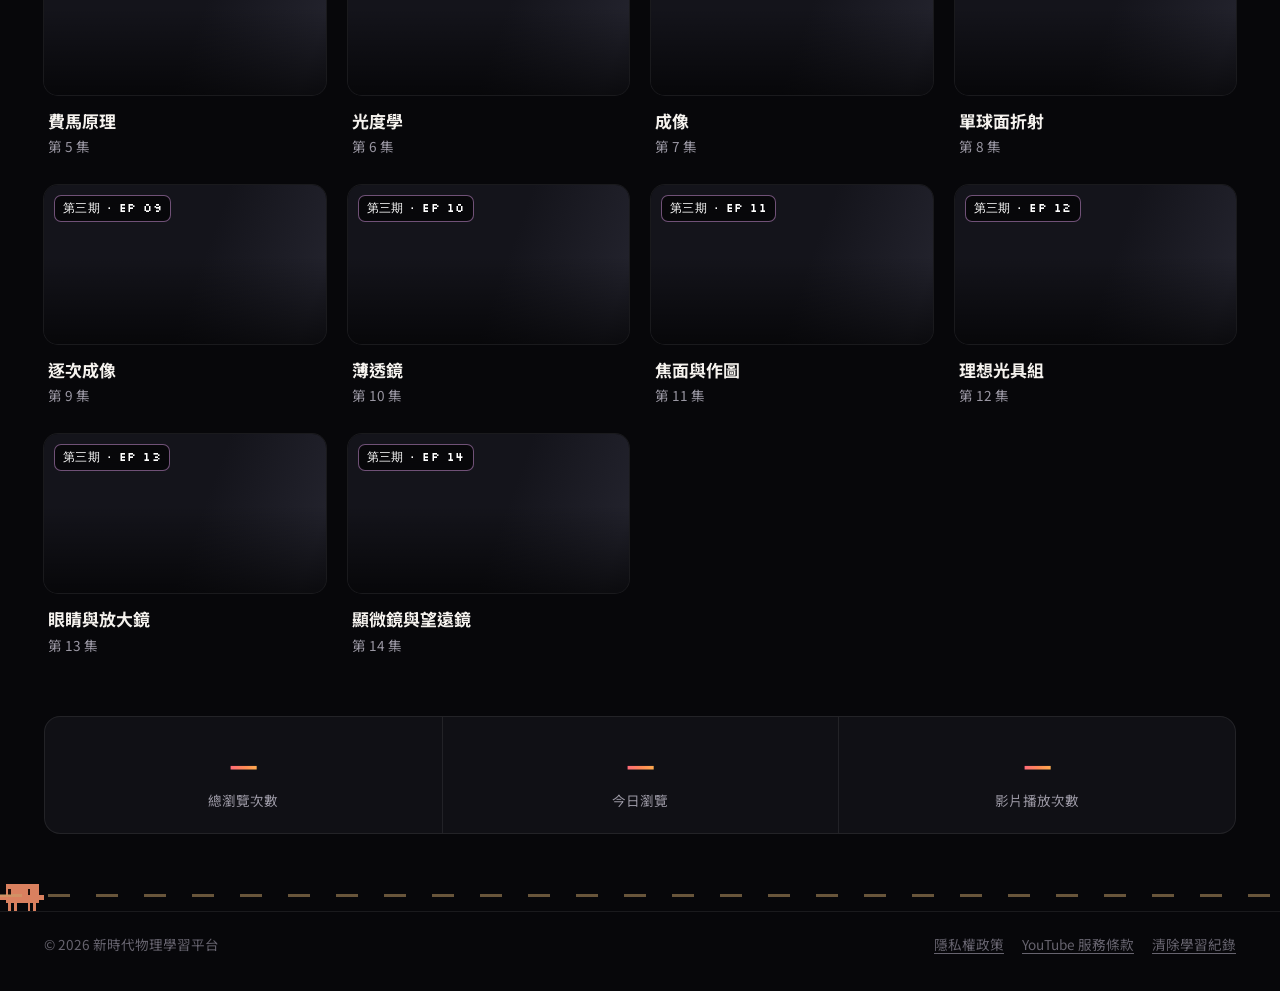
==== commit a13ff528: "聲波改成環繞整個螢幕四周的光環 Co-Authored-By: Claude Opus 5.5 <noreply@anthropic.com> Claude-Session: https://clau" ====
--- a/index.html
+++ b/index.html
@@ -36,7 +36,7 @@
       document.documentElement.dataset.theme = t;
     })();
   </script>
-  <link rel="stylesheet" href="style.css?v=13">
+  <link rel="stylesheet" href="style.css?v=14">
 </head>
 <body>
   <canvas id="stars" aria-hidden="true"></canvas>
@@ -109,7 +109,7 @@
         <span>聲波顯示</span>
         <label class="switch"><input id="set-waves" type="checkbox" aria-label="聲波顯示"><span class="track"><span class="thumb-dot"></span></span></label>
       </div>
-      <p class="set-note">右上角的音樂聲波，和播放影片時的聲波</p>
+      <p class="set-note">螢幕四周跟著聲音跳動的光環</p>
     </section>
 
     <section class="set-row">
@@ -204,7 +204,6 @@
     <div class="player-top">
       <div class="crumb">
         <span id="crumb-unit" class="pill"></span><span id="crumb-ep" class="pixel-text"></span>
-        <span class="wave-wrap" title="影片聲音（示意）"><canvas id="viz-player" width="280" height="56" aria-hidden="true"></canvas></span>
       </div>
       <div class="player-actions">
         <button id="share" class="icon-btn" title="複製這一集的連結">
@@ -277,6 +276,6 @@
   <div id="toasts" class="toasts" aria-live="polite"></div>
 
   <script src="videos.js?v=9"></script>
-  <script src="app.js?v=15"></script>
+  <script src="app.js?v=16"></script>
 </body>
 </html>
--- a/style.css
+++ b/style.css
@@ -748,10 +748,9 @@
 .vol svg { flex: none; width: 18px; height: 18px; fill: none; stroke: var(--muted); stroke-width: 1.8; stroke-linecap: round; stroke-linejoin: round; }
 #vol-val { flex: none; width: 2.2em; text-align: right; font-variant-numeric: tabular-nums; font-size: .85rem; color: var(--muted); }
 
-/* 播放器上方的聲波 */
-.wave-wrap { display: inline-flex; align-items: center; margin-left: 4px; }
-#viz-player { width: 140px; height: 28px; }
-html.no-waves .wave-wrap { display: none; }
+/* 螢幕四周的聲波光環（不擋點擊） */
+.edge-wave { position: fixed; inset: 0; width: 100vw; height: 100vh; z-index: 2500; pointer-events: none; }
+html.no-waves .edge-wave { display: none; }
 
 /* 吉祥物活潑程度調到「不動」 */
 html.mascot-still .mascot, html.mascot-still .mascot * { animation: none !important; transition: none !important; }
@@ -760,7 +759,6 @@
 @media (max-width: 640px) {
   .settings { top: auto; bottom: 10px; left: 10px; right: 10px; width: auto; max-height: calc(100vh - 80px); border-radius: 24px; }
   .tool-btn { width: 38px; height: 38px; }
-  #viz-player { width: 72px; }
 }
 
 /* =========================================================
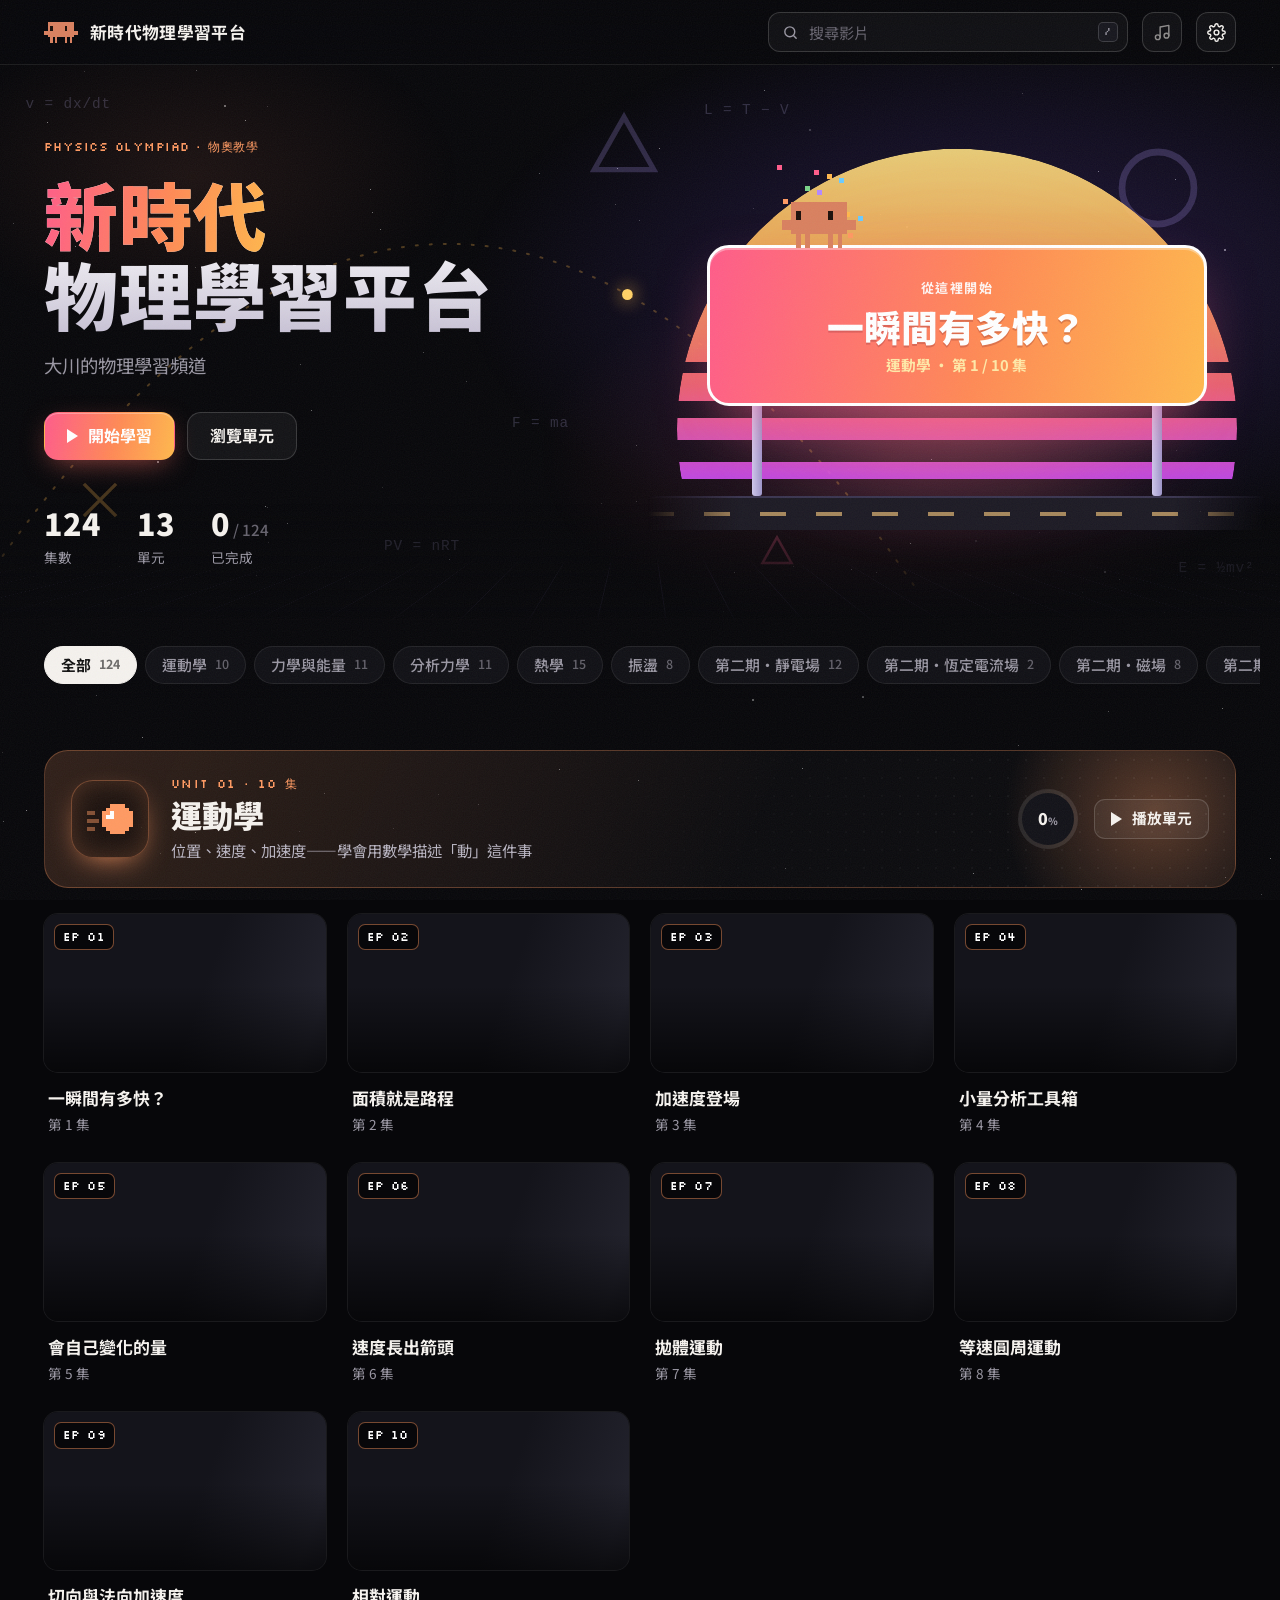
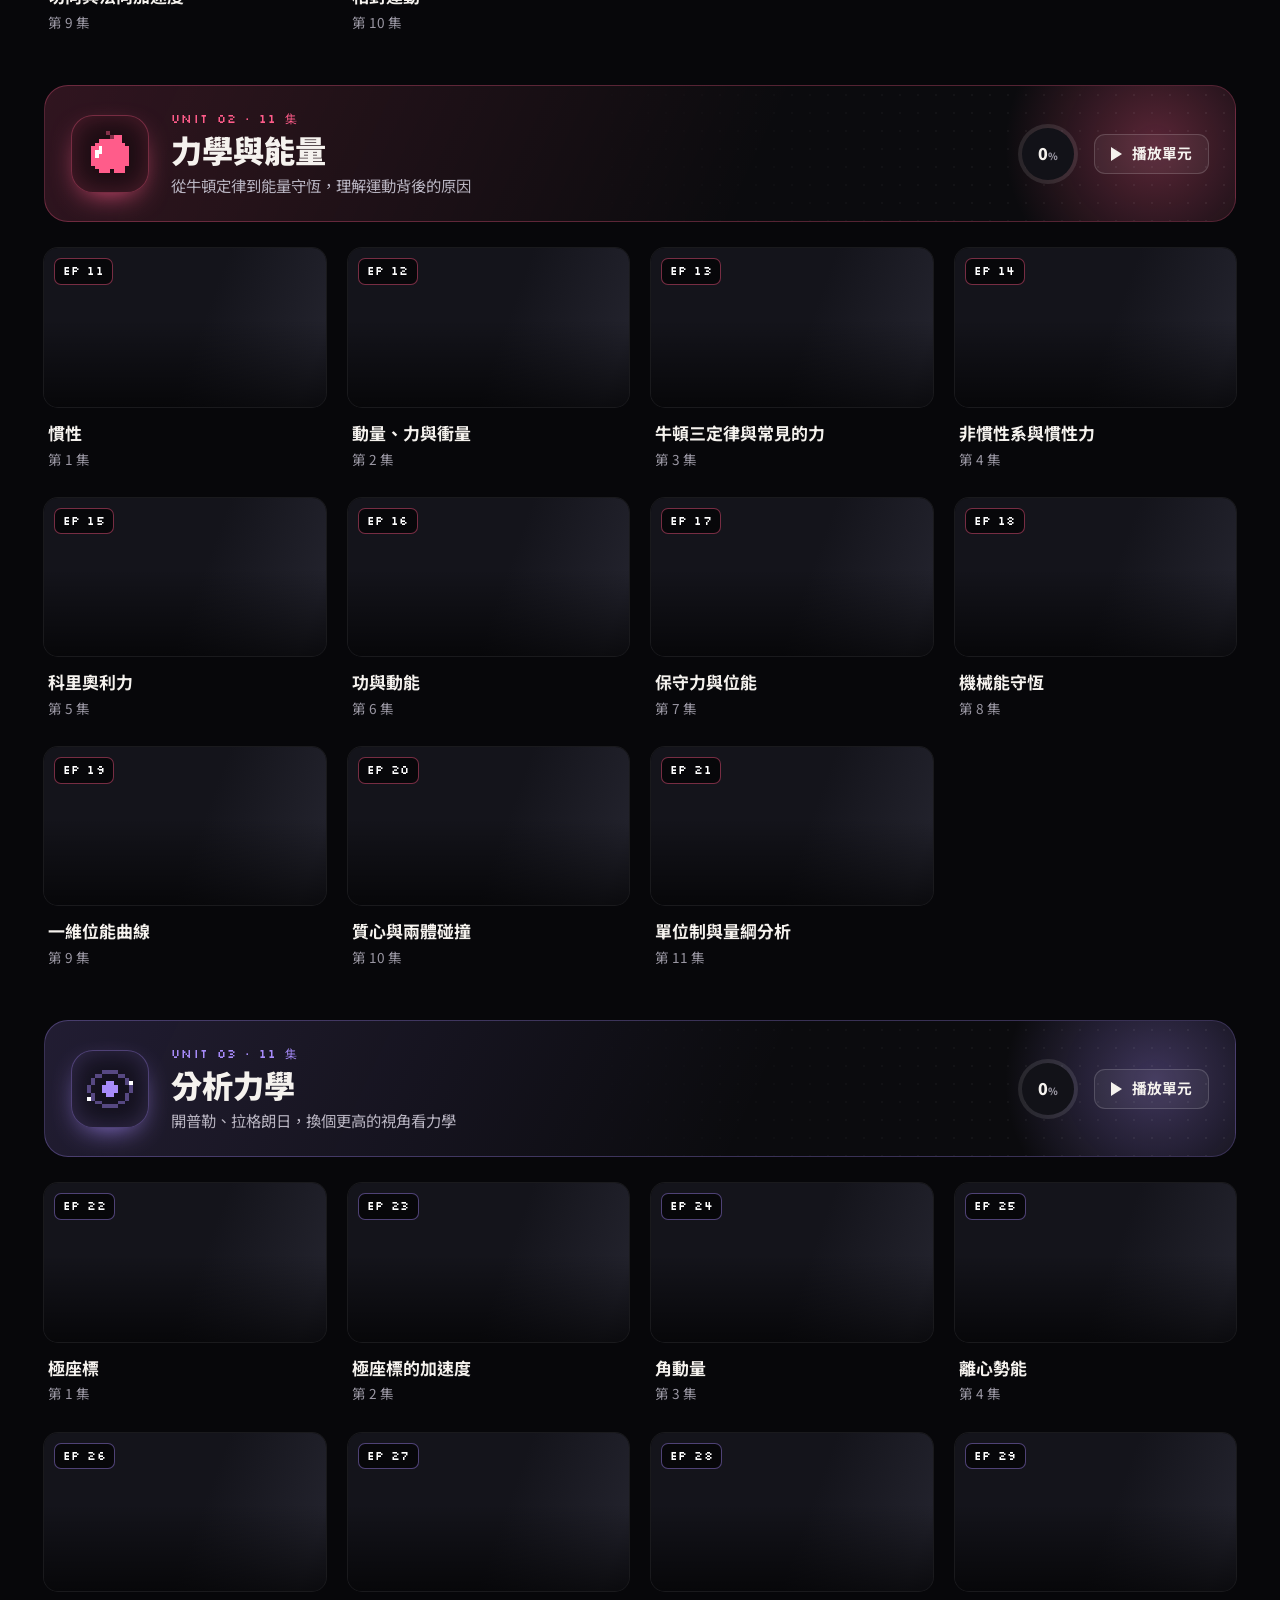
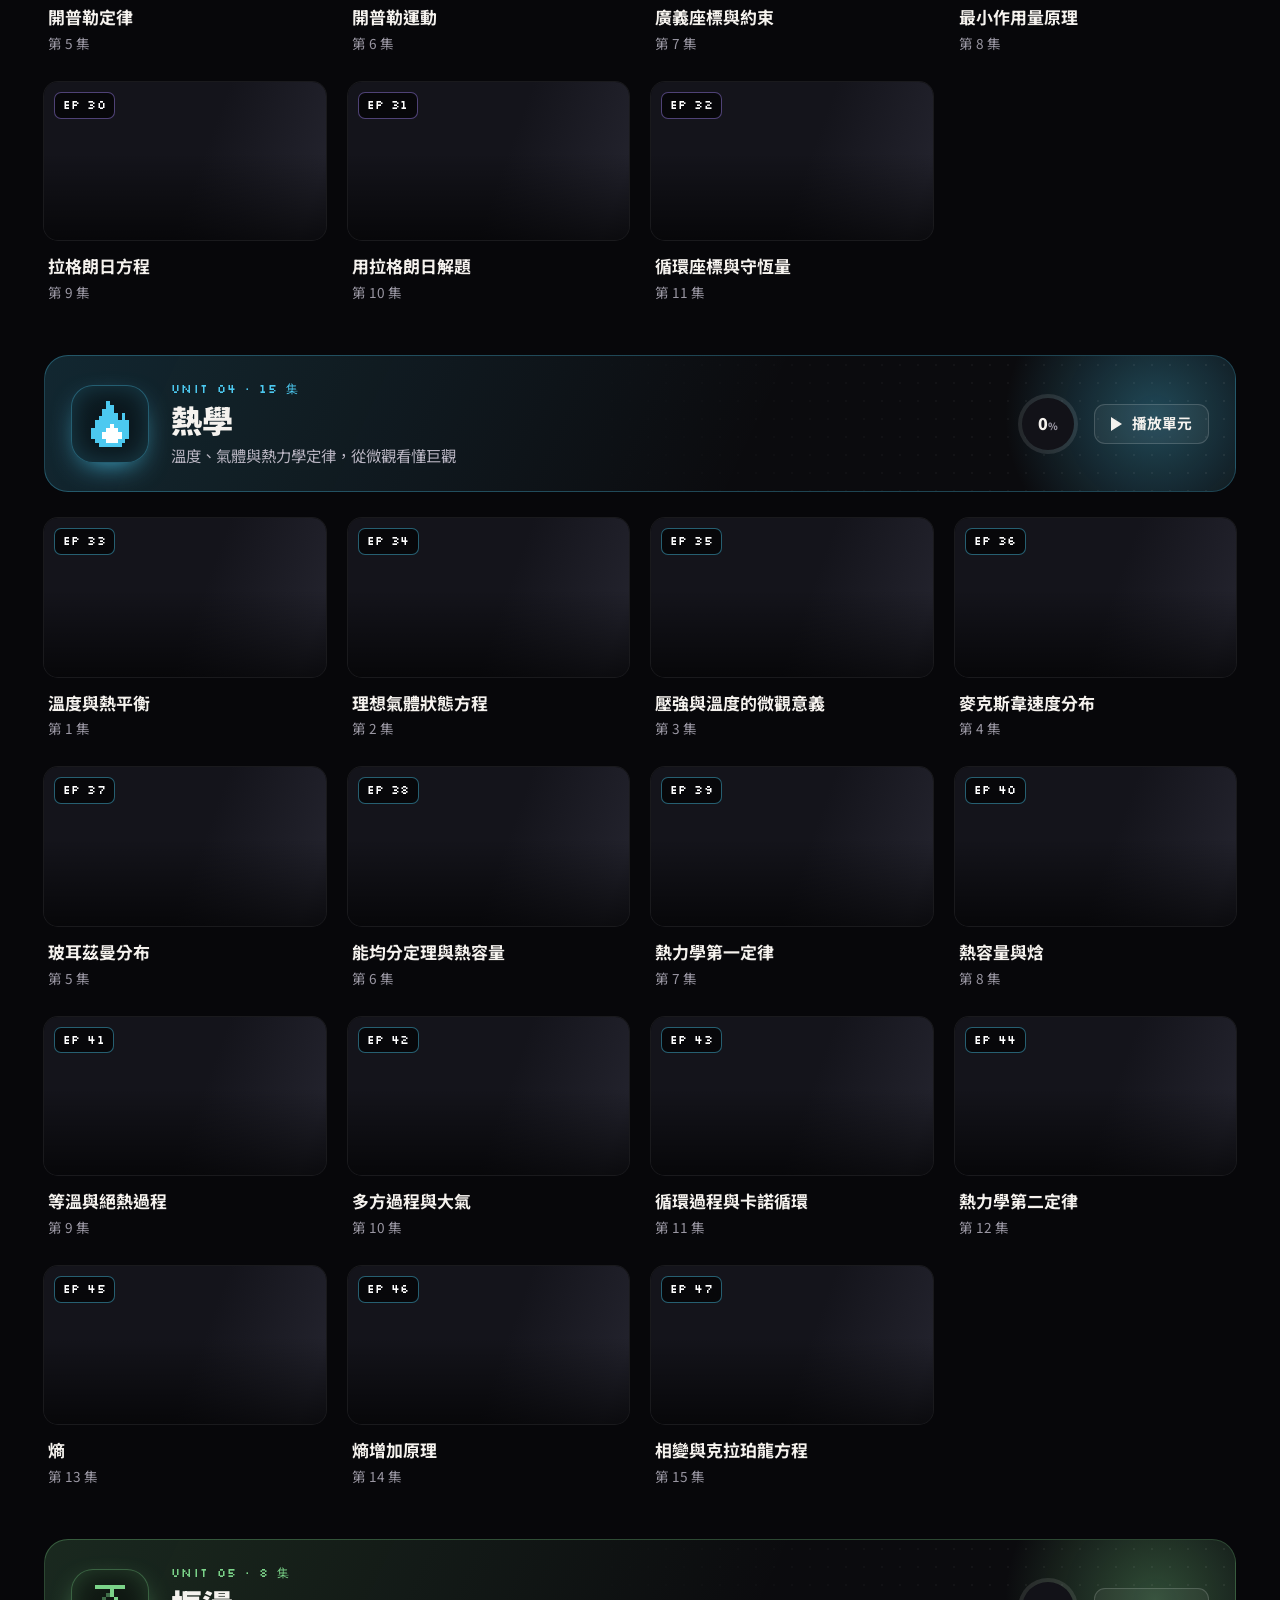
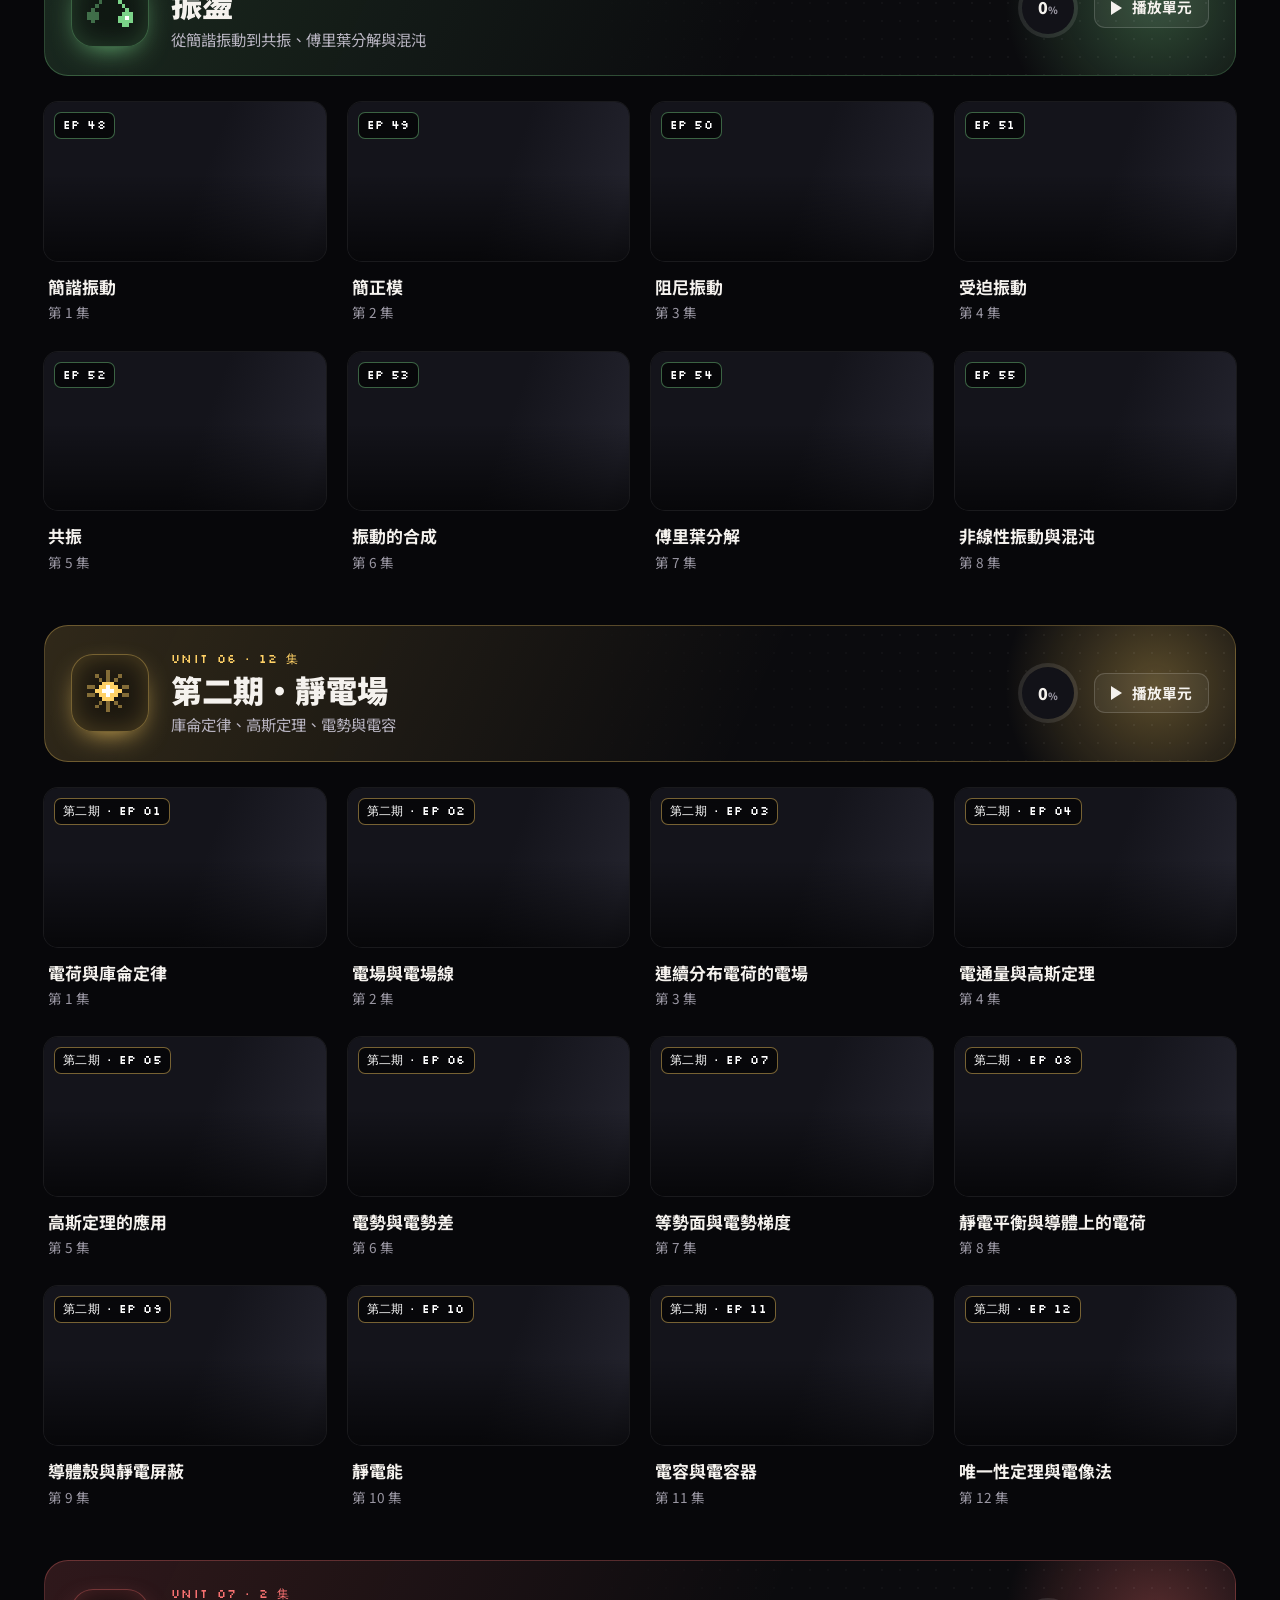
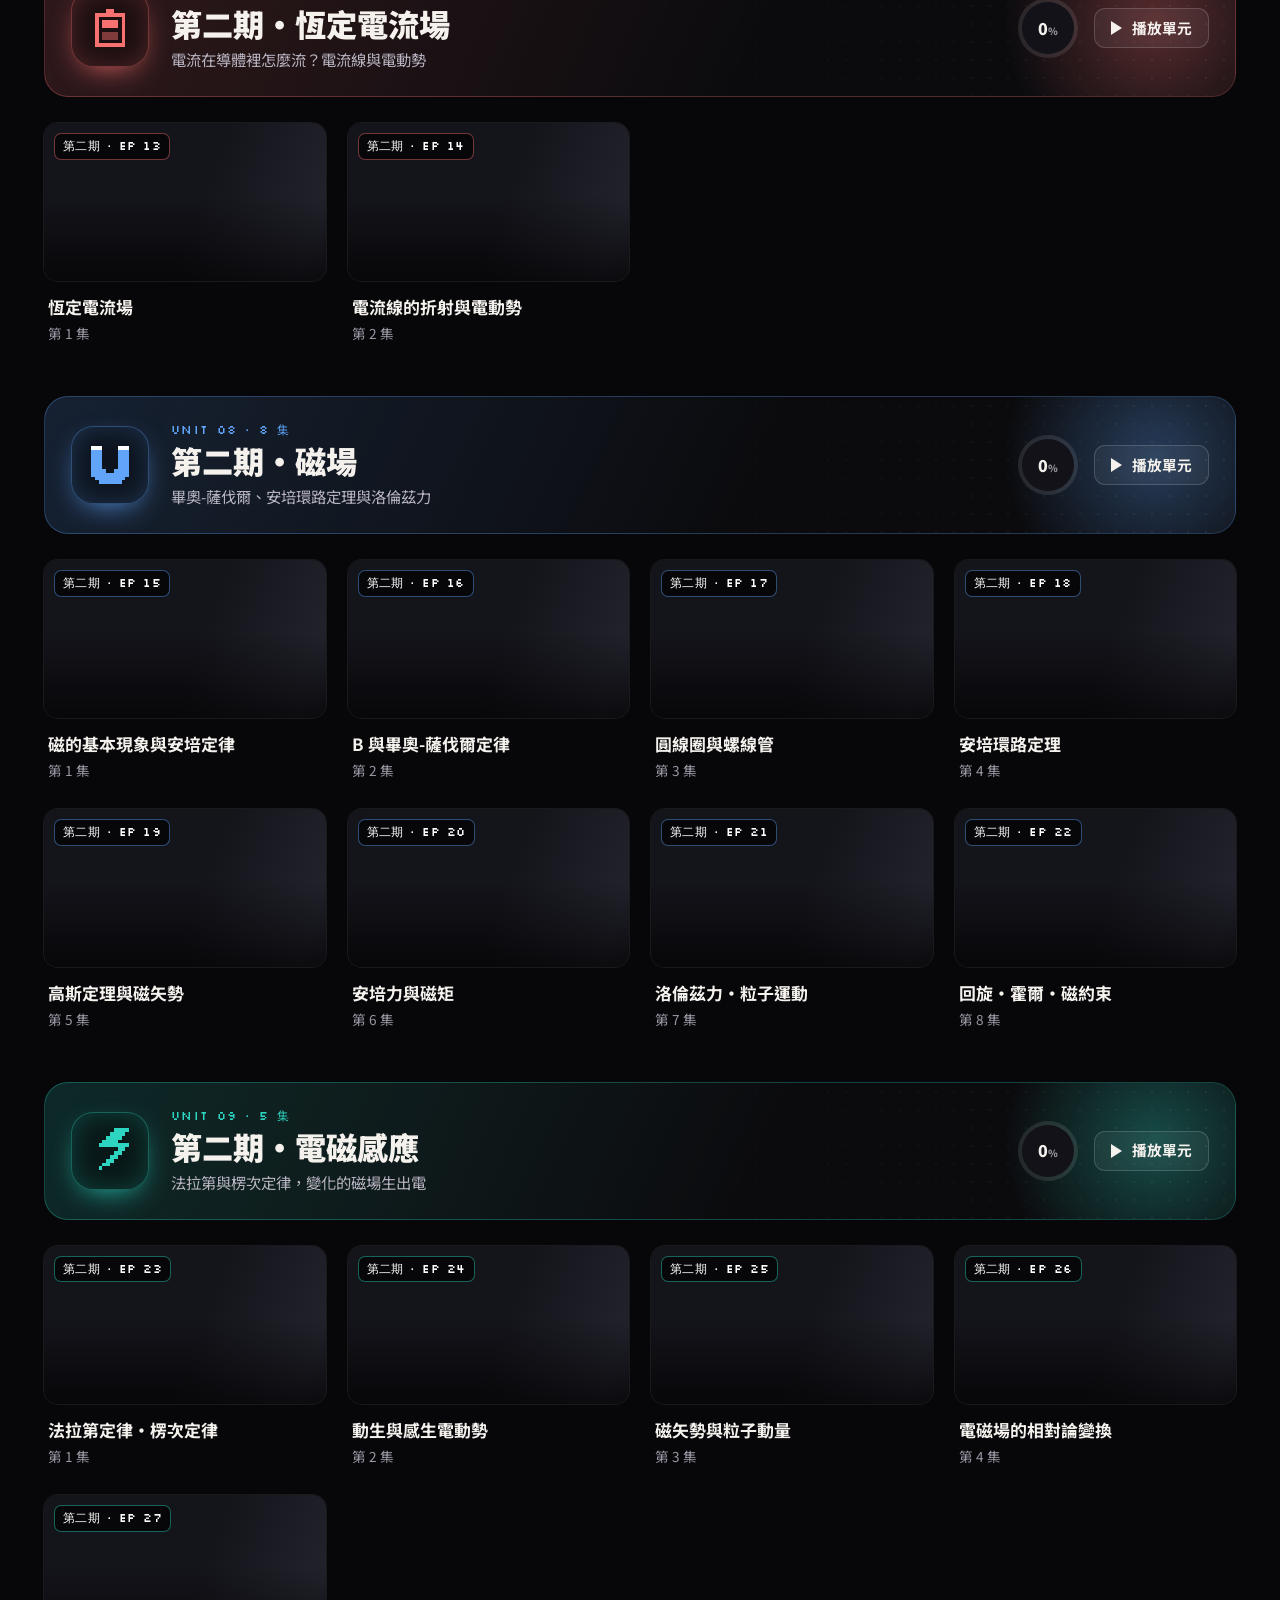
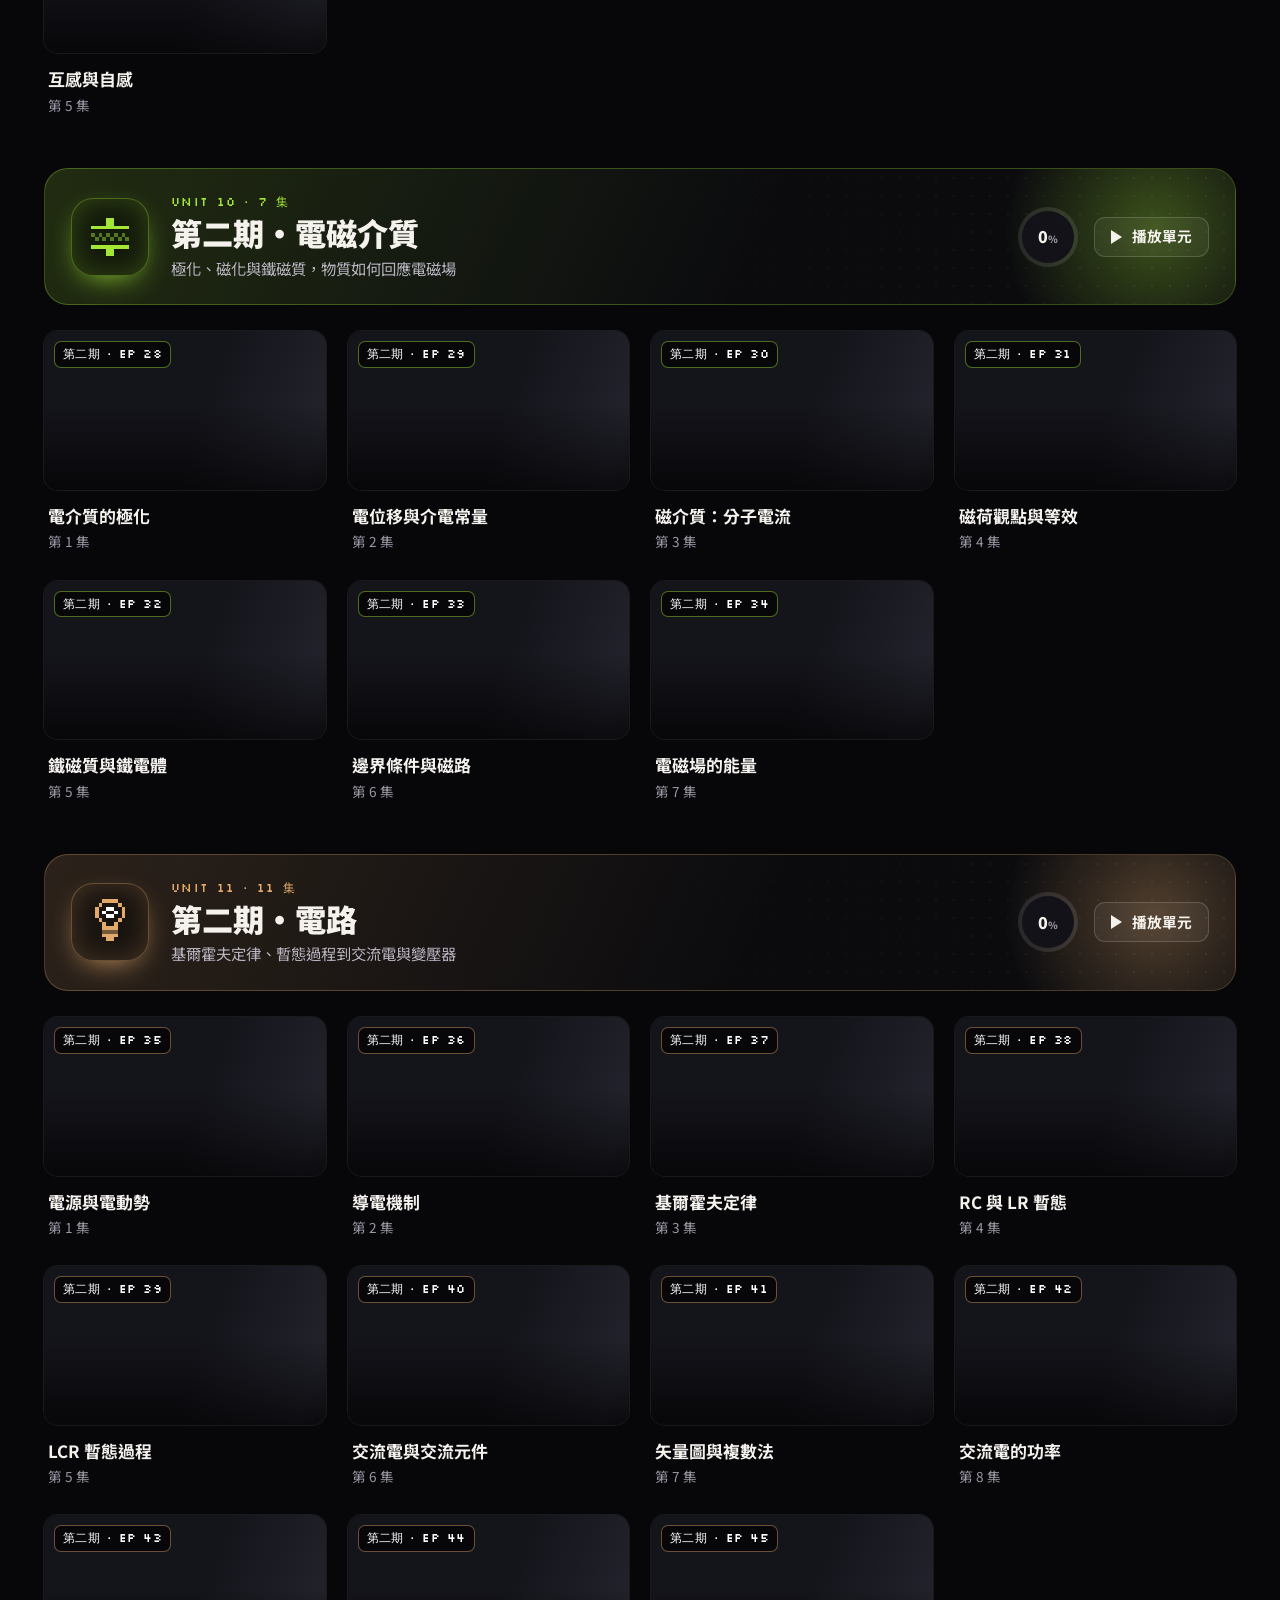
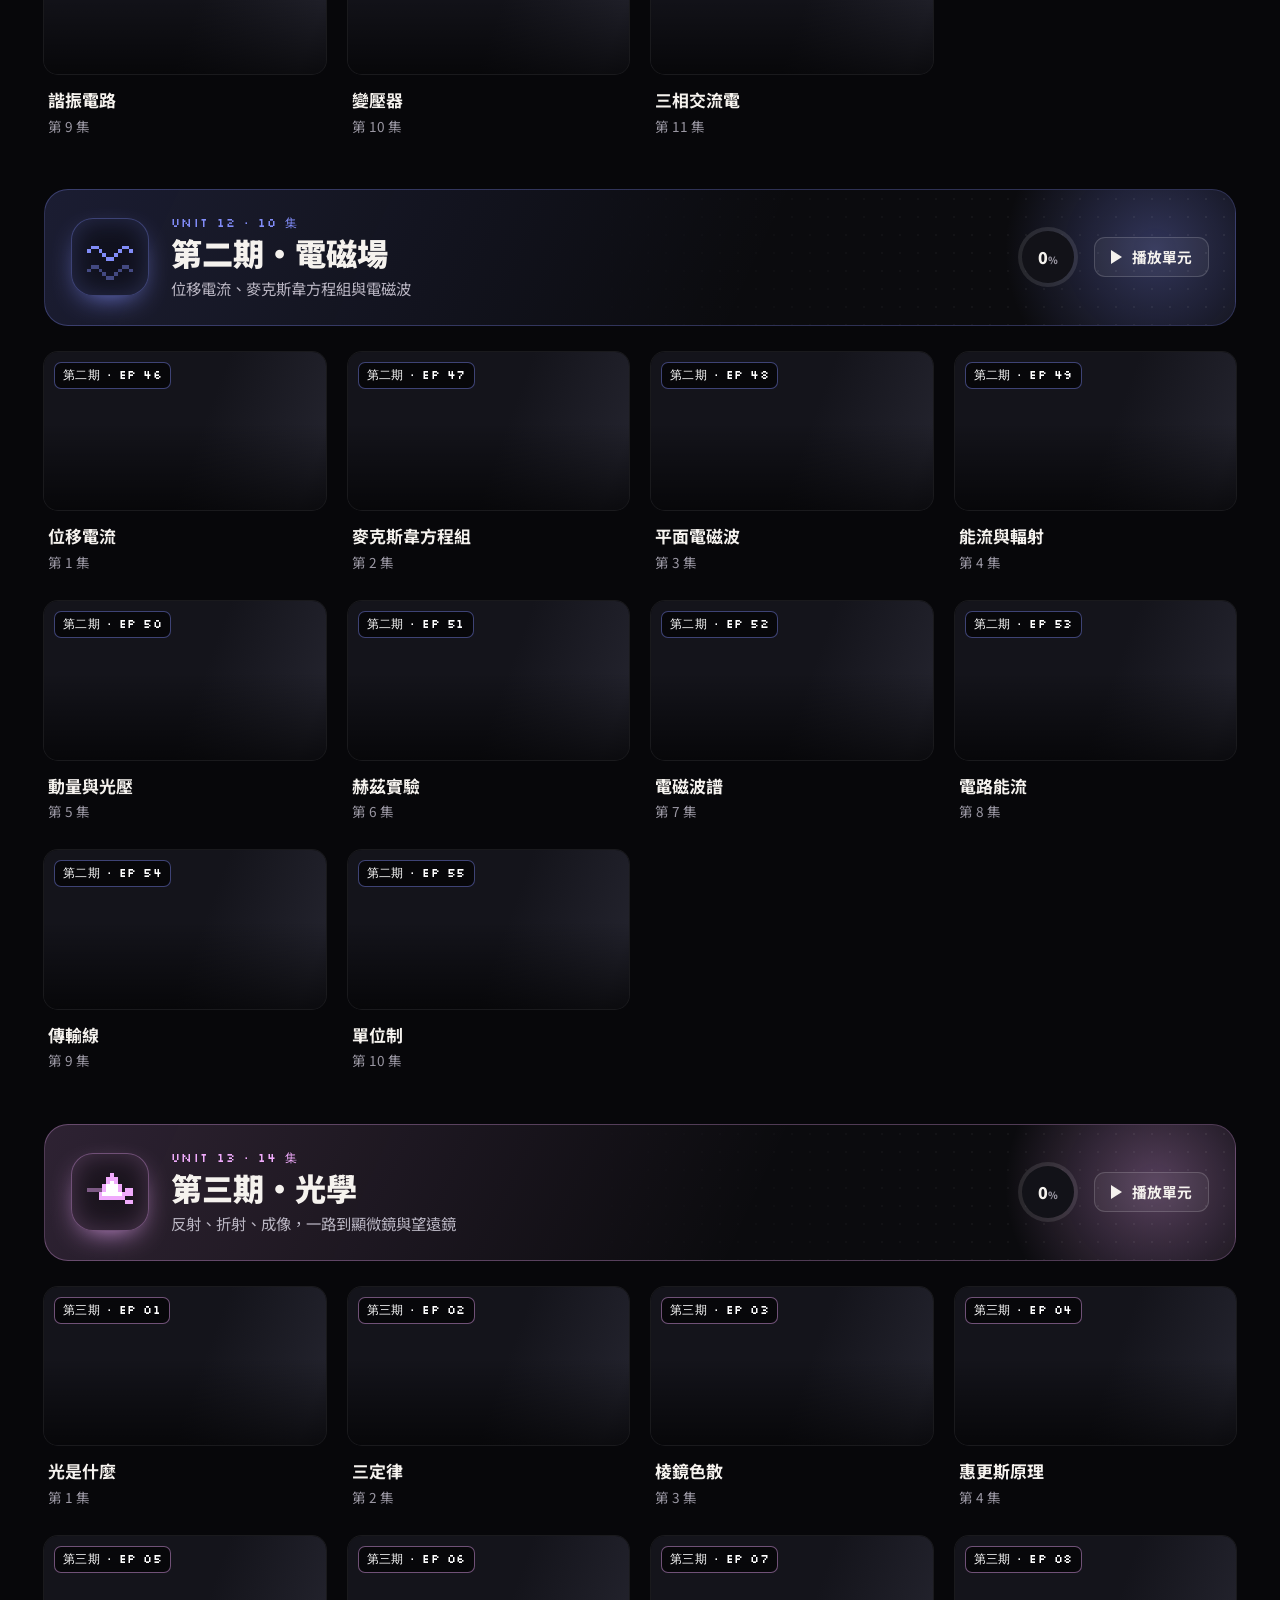
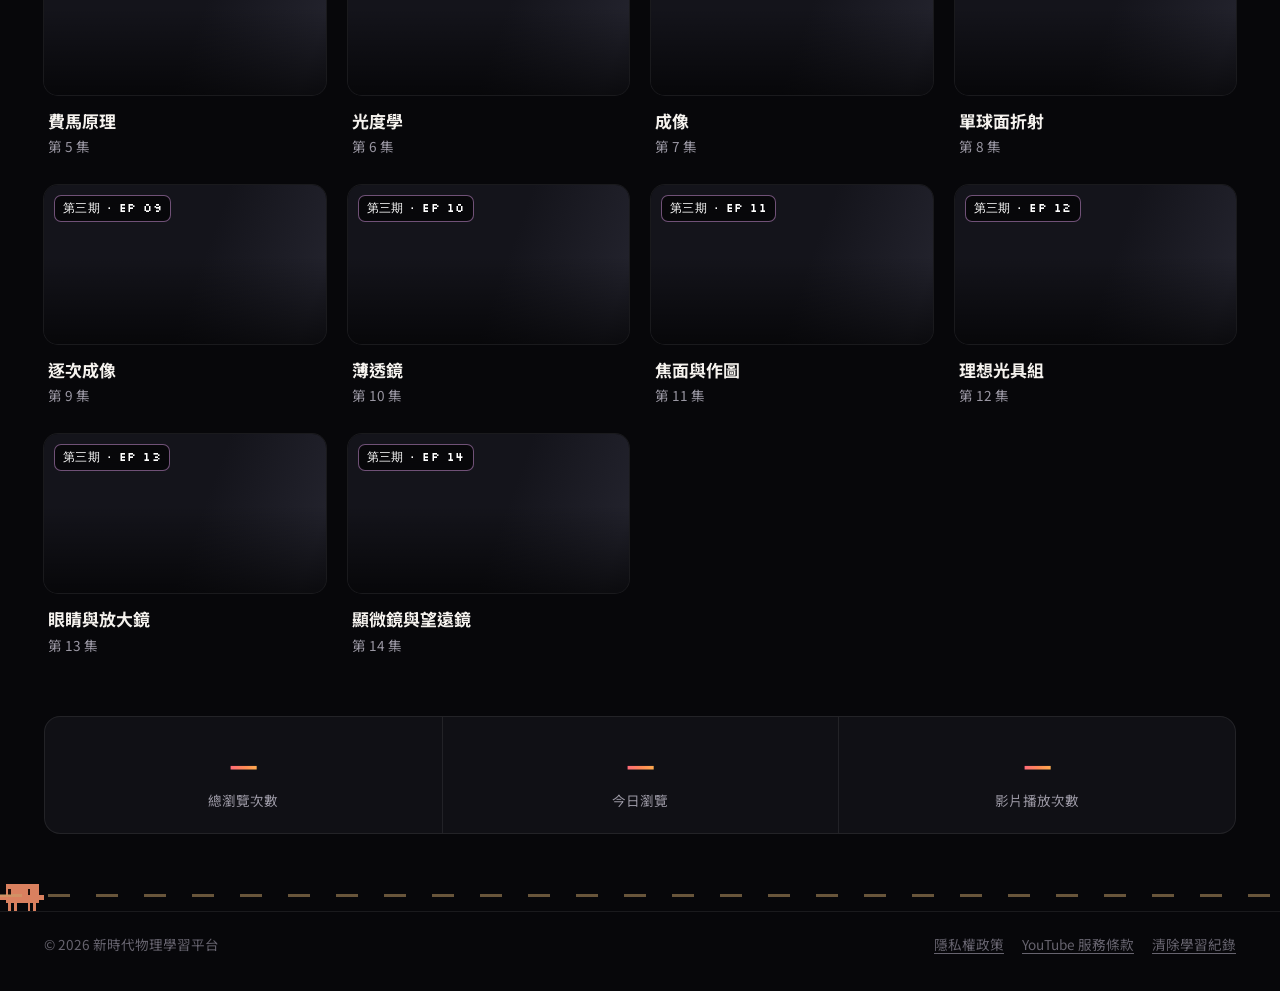
==== commit 5dec1819: "聲波改成環繞螢幕的細線；放大按鈕移到原本快捷鍵說明的位置，快捷鍵說明不顯示 Co-Authored-By: Claude Opus 5.5 <noreply@anthropic.com> Claude" ====
--- a/index.html
+++ b/index.html
@@ -36,7 +36,7 @@
       document.documentElement.dataset.theme = t;
     })();
   </script>
-  <link rel="stylesheet" href="style.css?v=14">
+  <link rel="stylesheet" href="style.css?v=15">
 </head>
 <body>
   <canvas id="stars" aria-hidden="true"></canvas>
@@ -245,7 +245,10 @@
             <span class="track"><span class="thumb-dot"></span></span>
             自動播放下一集
           </label>
-          <span class="hint">快捷鍵 <kbd>P</kbd> 上一集 <kbd>N</kbd> 下一集 <kbd>F</kbd> 放大</span>
+          <button id="fs-btn" class="soc-btn soc-fs" title="放大（吉祥物會一起陪你看）">
+            <svg viewBox="0 0 24 24" aria-hidden="true"><path d="M4 9V4h5M20 9V4h-5M4 15v5h5M20 15v5h-5"/></svg>
+            <span>放大</span>
+          </button>
         </div>
         <div class="social">
           <button id="like-btn" class="soc-btn">
@@ -256,10 +259,6 @@
             <svg viewBox="0 0 24 24" aria-hidden="true"><path d="M6 8a6 6 0 0 1 12 0c0 7 3 9 3 9H3s3-2 3-9M10.3 21a1.9 1.9 0 0 0 3.4 0"/></svg>
             <span>訂閱頻道</span>
           </button>
-          <button id="fs-btn" class="soc-btn soc-fs" title="放大（吉祥物會一起陪你看）">
-            <svg viewBox="0 0 24 24" aria-hidden="true"><path d="M4 9V4h5M20 9V4h-5M4 15v5h5M20 15v5h-5"/></svg>
-            <span>放大</span>
-          </button>
           <span id="soc-note" class="soc-note"></span>
         </div>
       </div>
@@ -276,6 +275,6 @@
   <div id="toasts" class="toasts" aria-live="polite"></div>
 
   <script src="videos.js?v=9"></script>
-  <script src="app.js?v=16"></script>
+  <script src="app.js?v=18"></script>
 </body>
 </html>
--- a/style.css
+++ b/style.css
@@ -850,3 +850,6 @@
 @media (max-width: 640px) {
   #crumb-ep { display: none; }
 }
+
+/* 「放大」按鈕放在控制列最右邊（原本快捷鍵說明的位置） */
+.controls .soc-fs { margin-left: auto; }
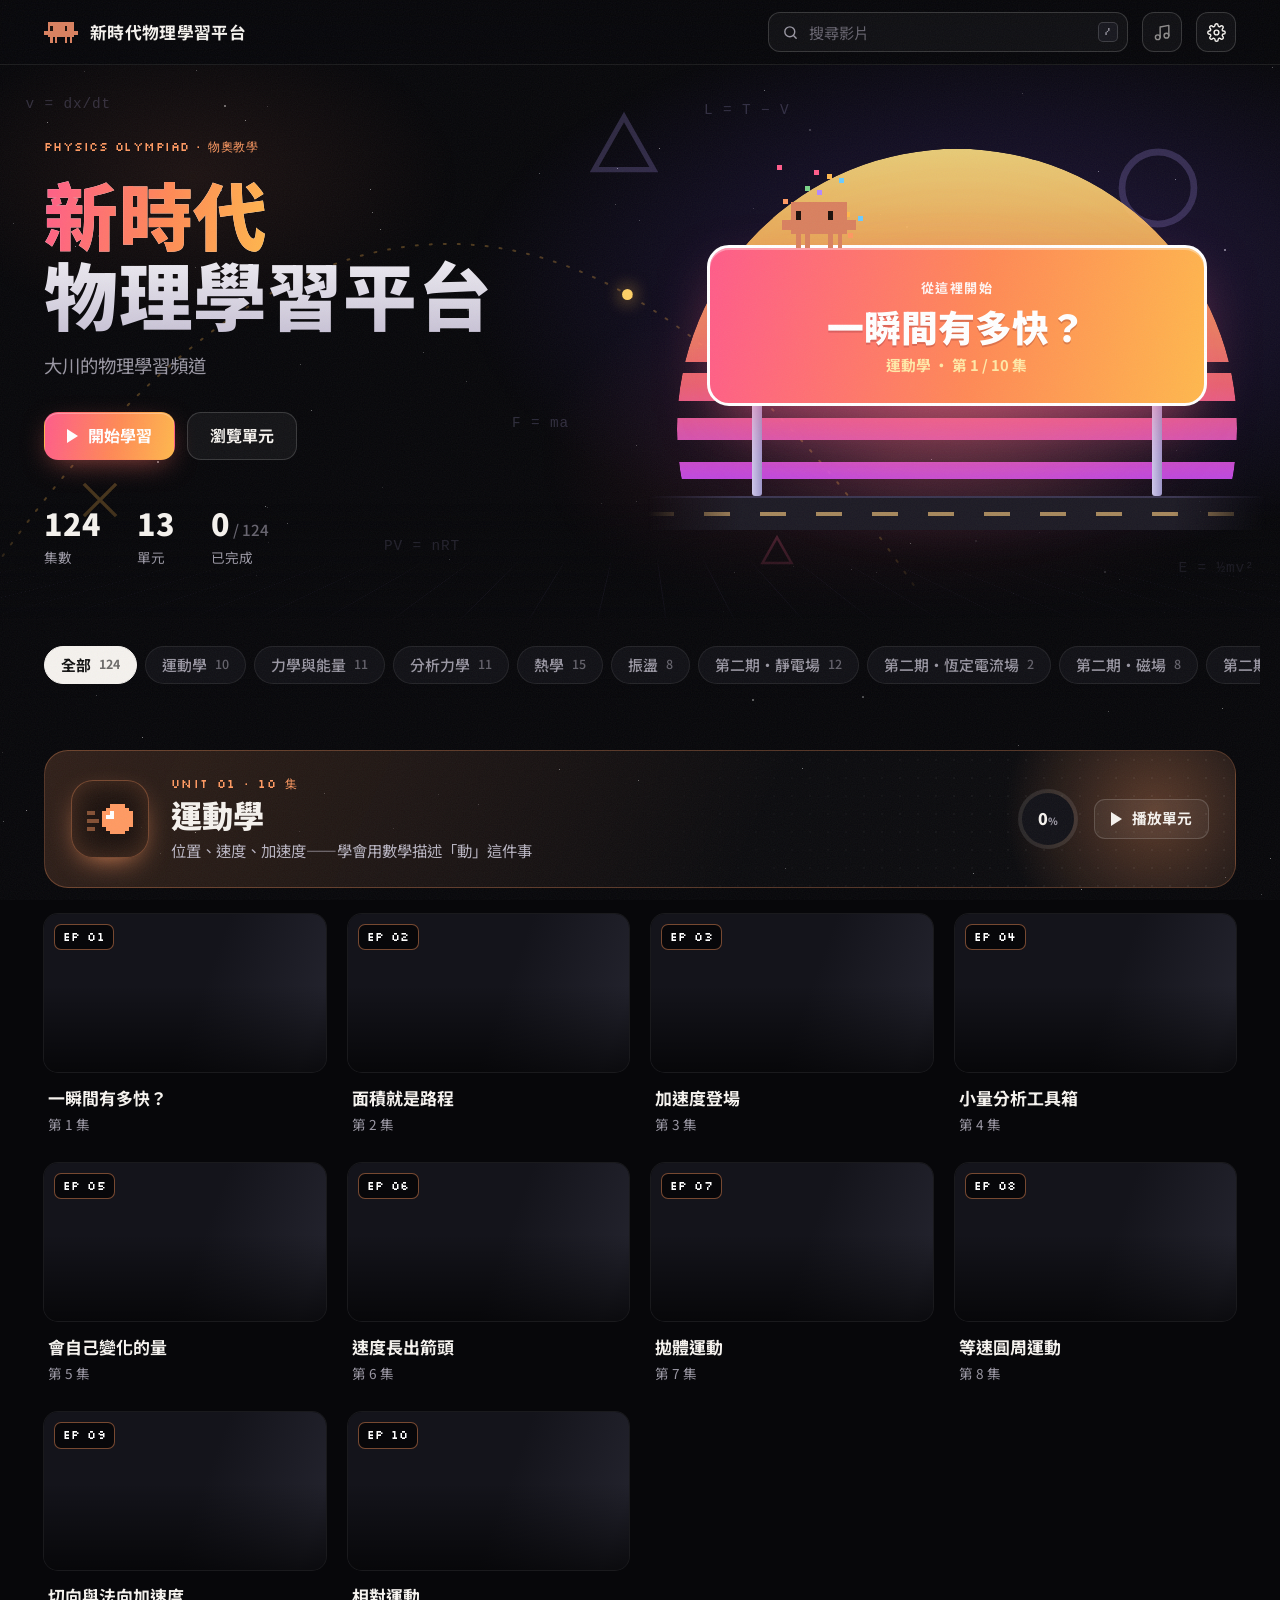
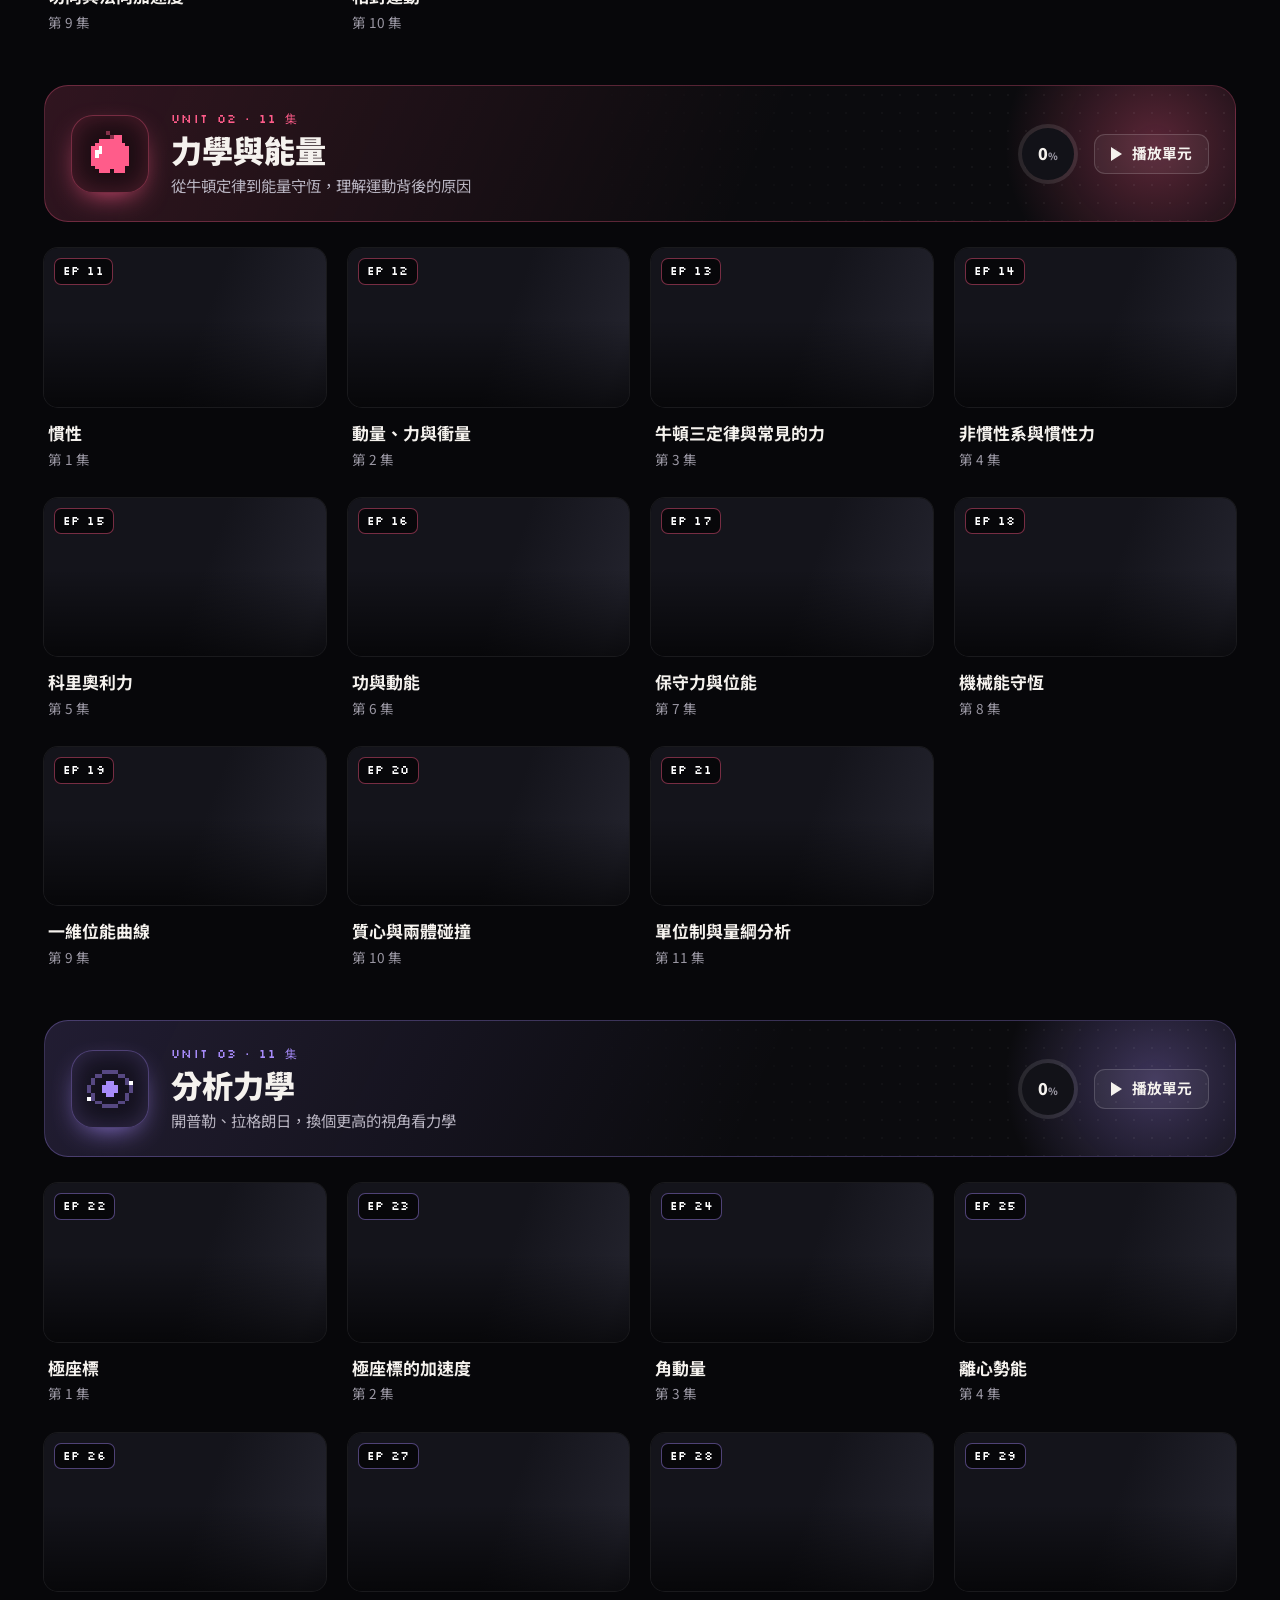
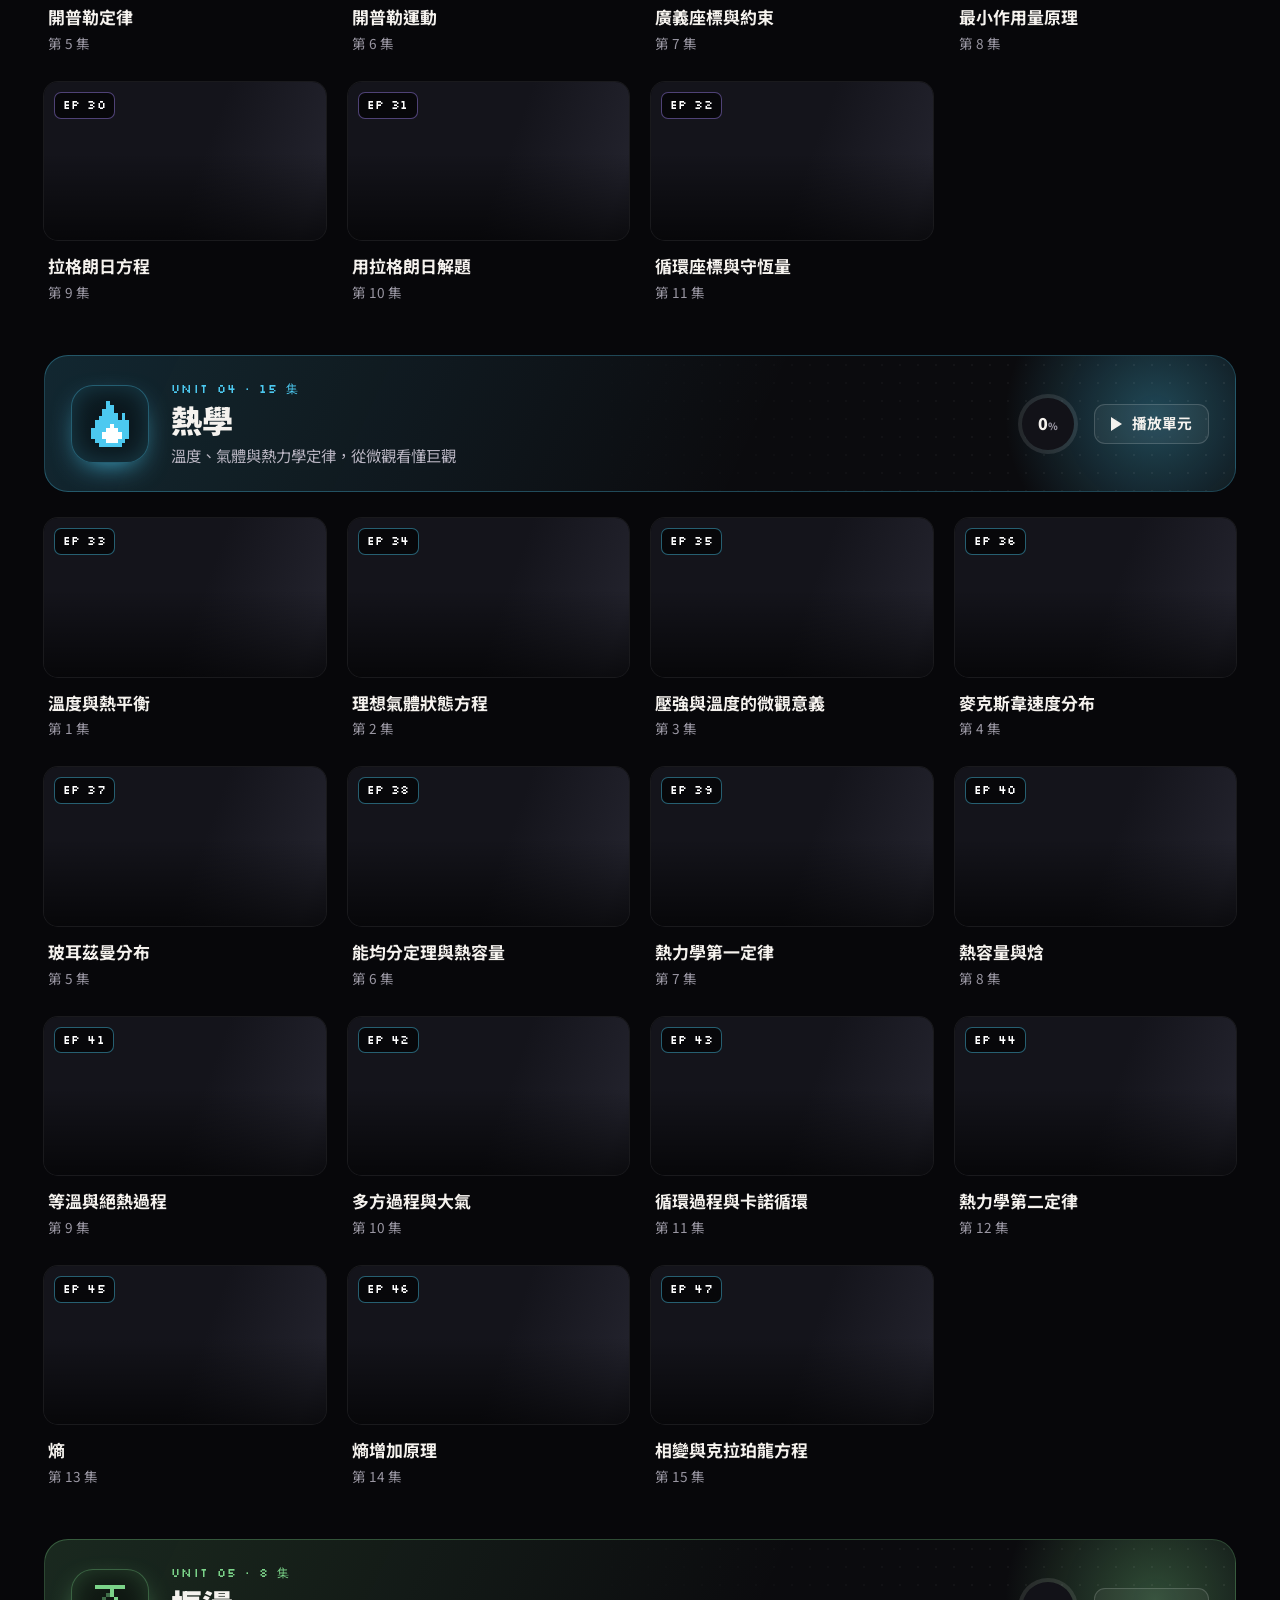
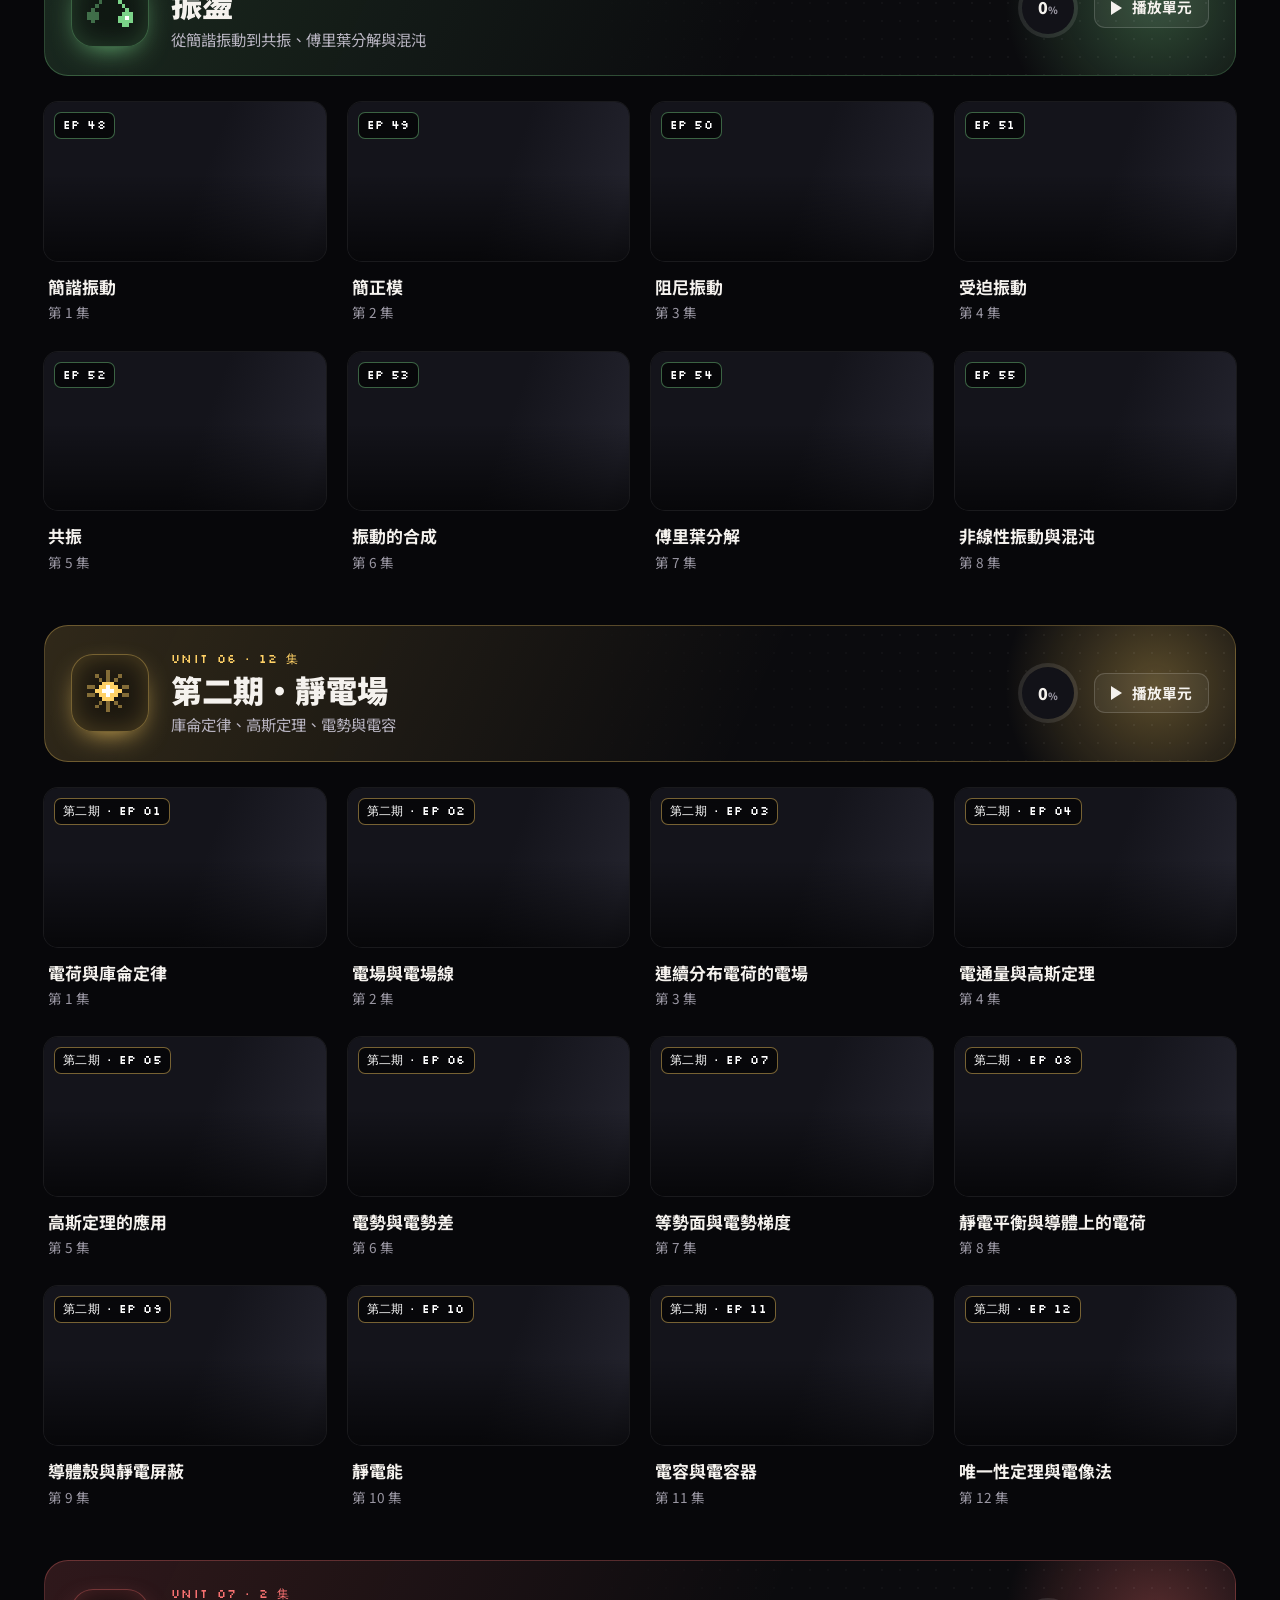
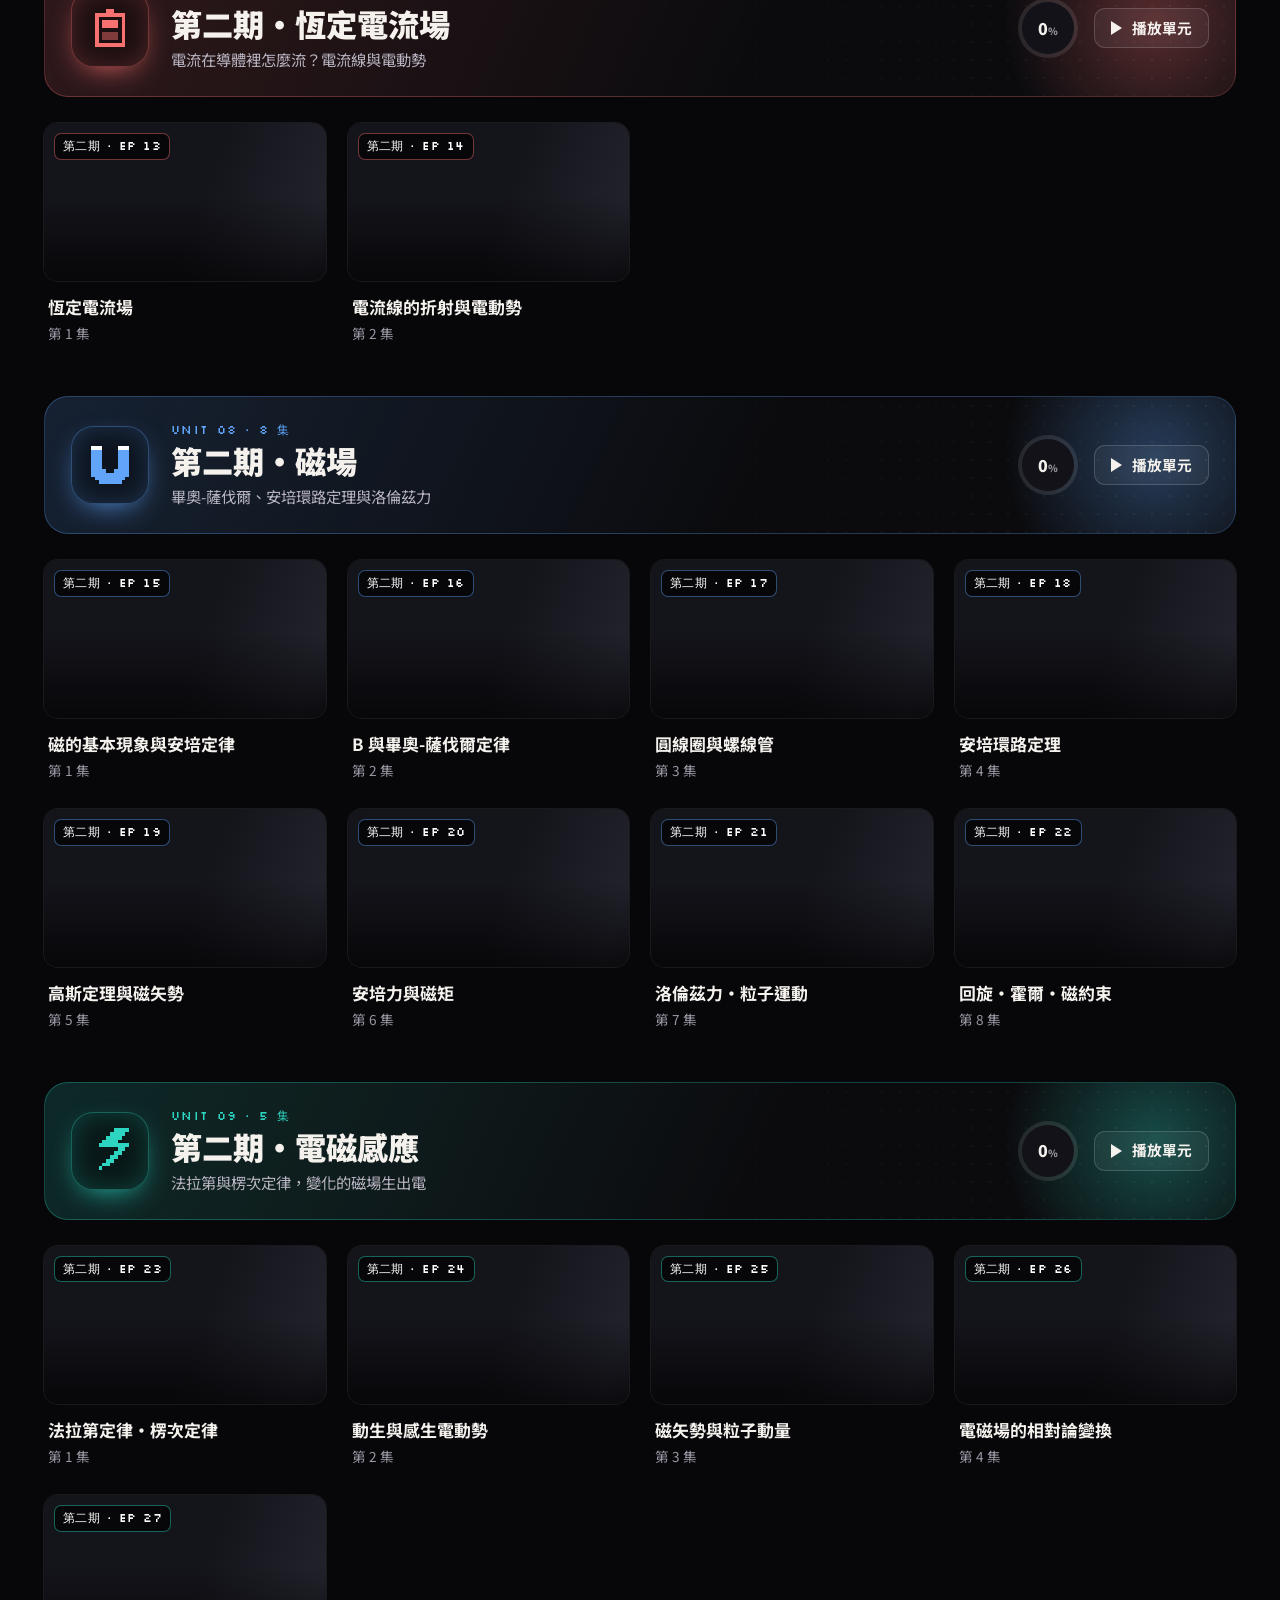
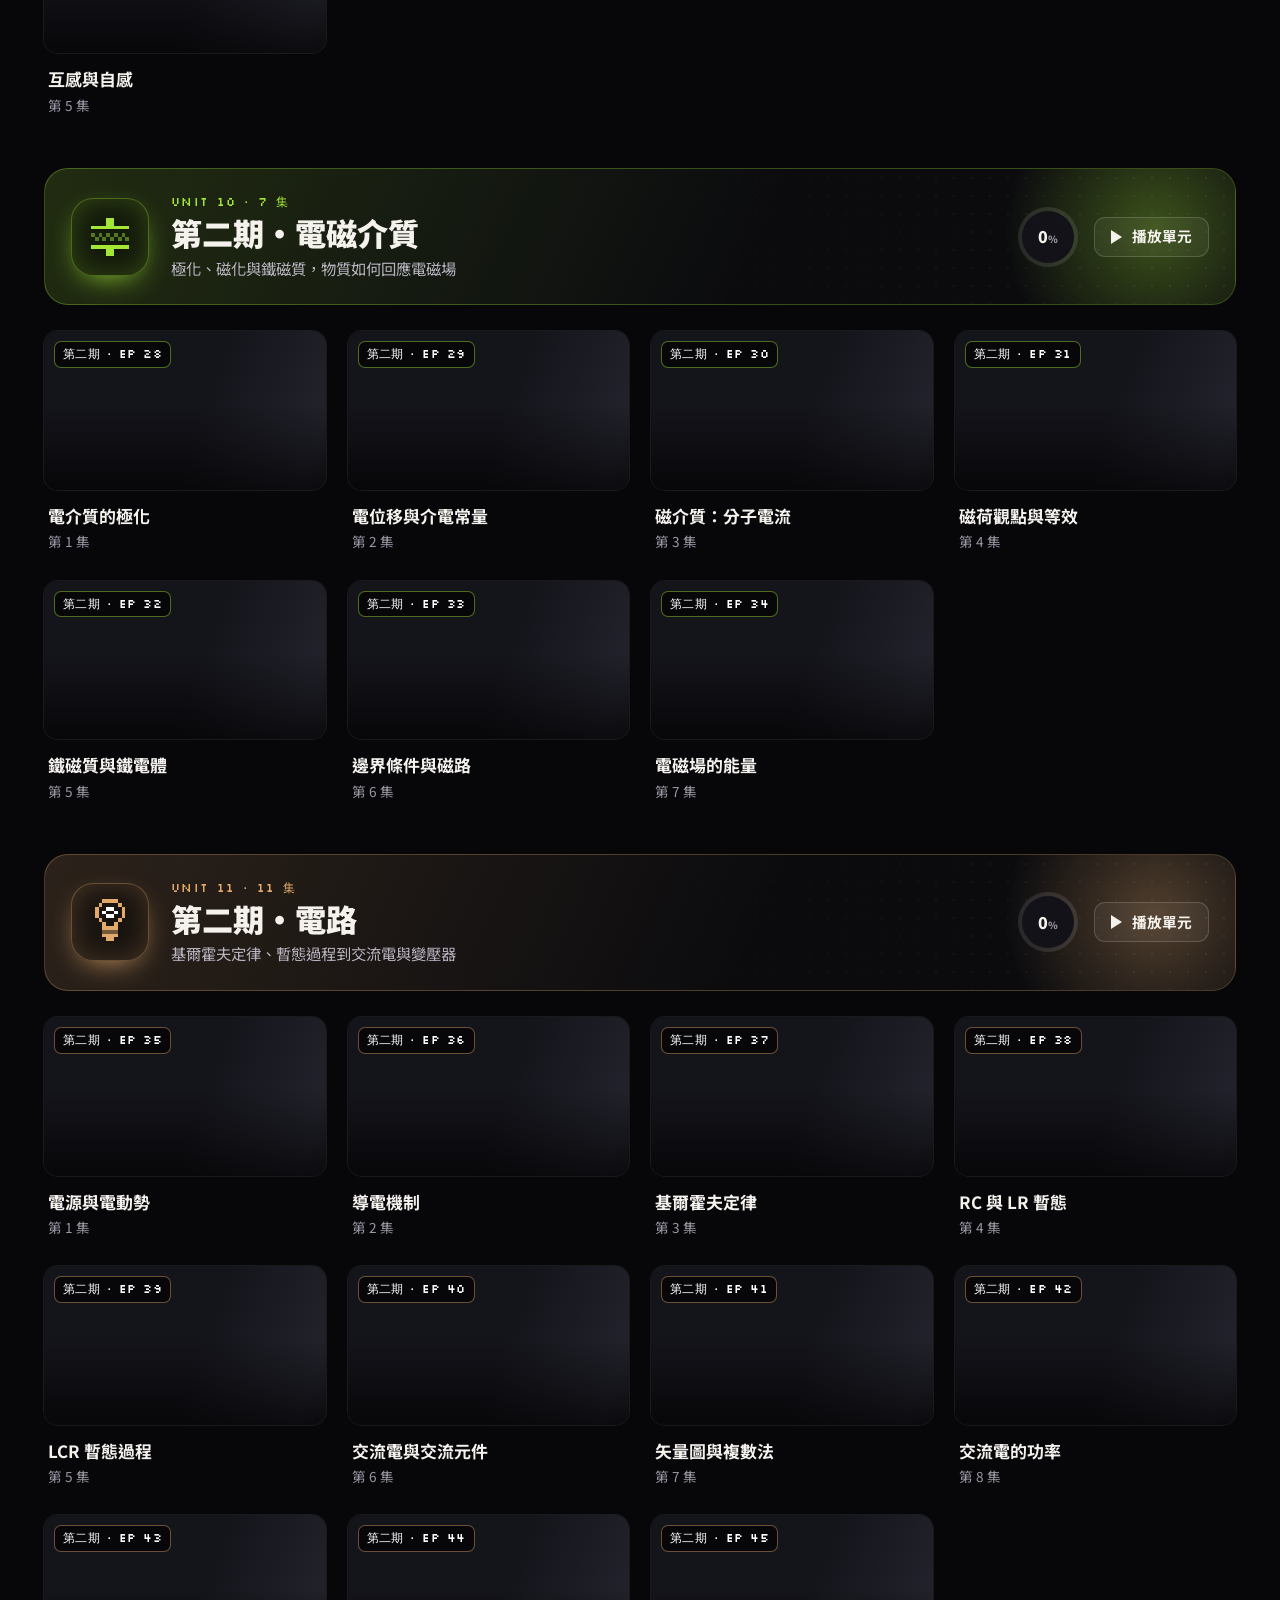
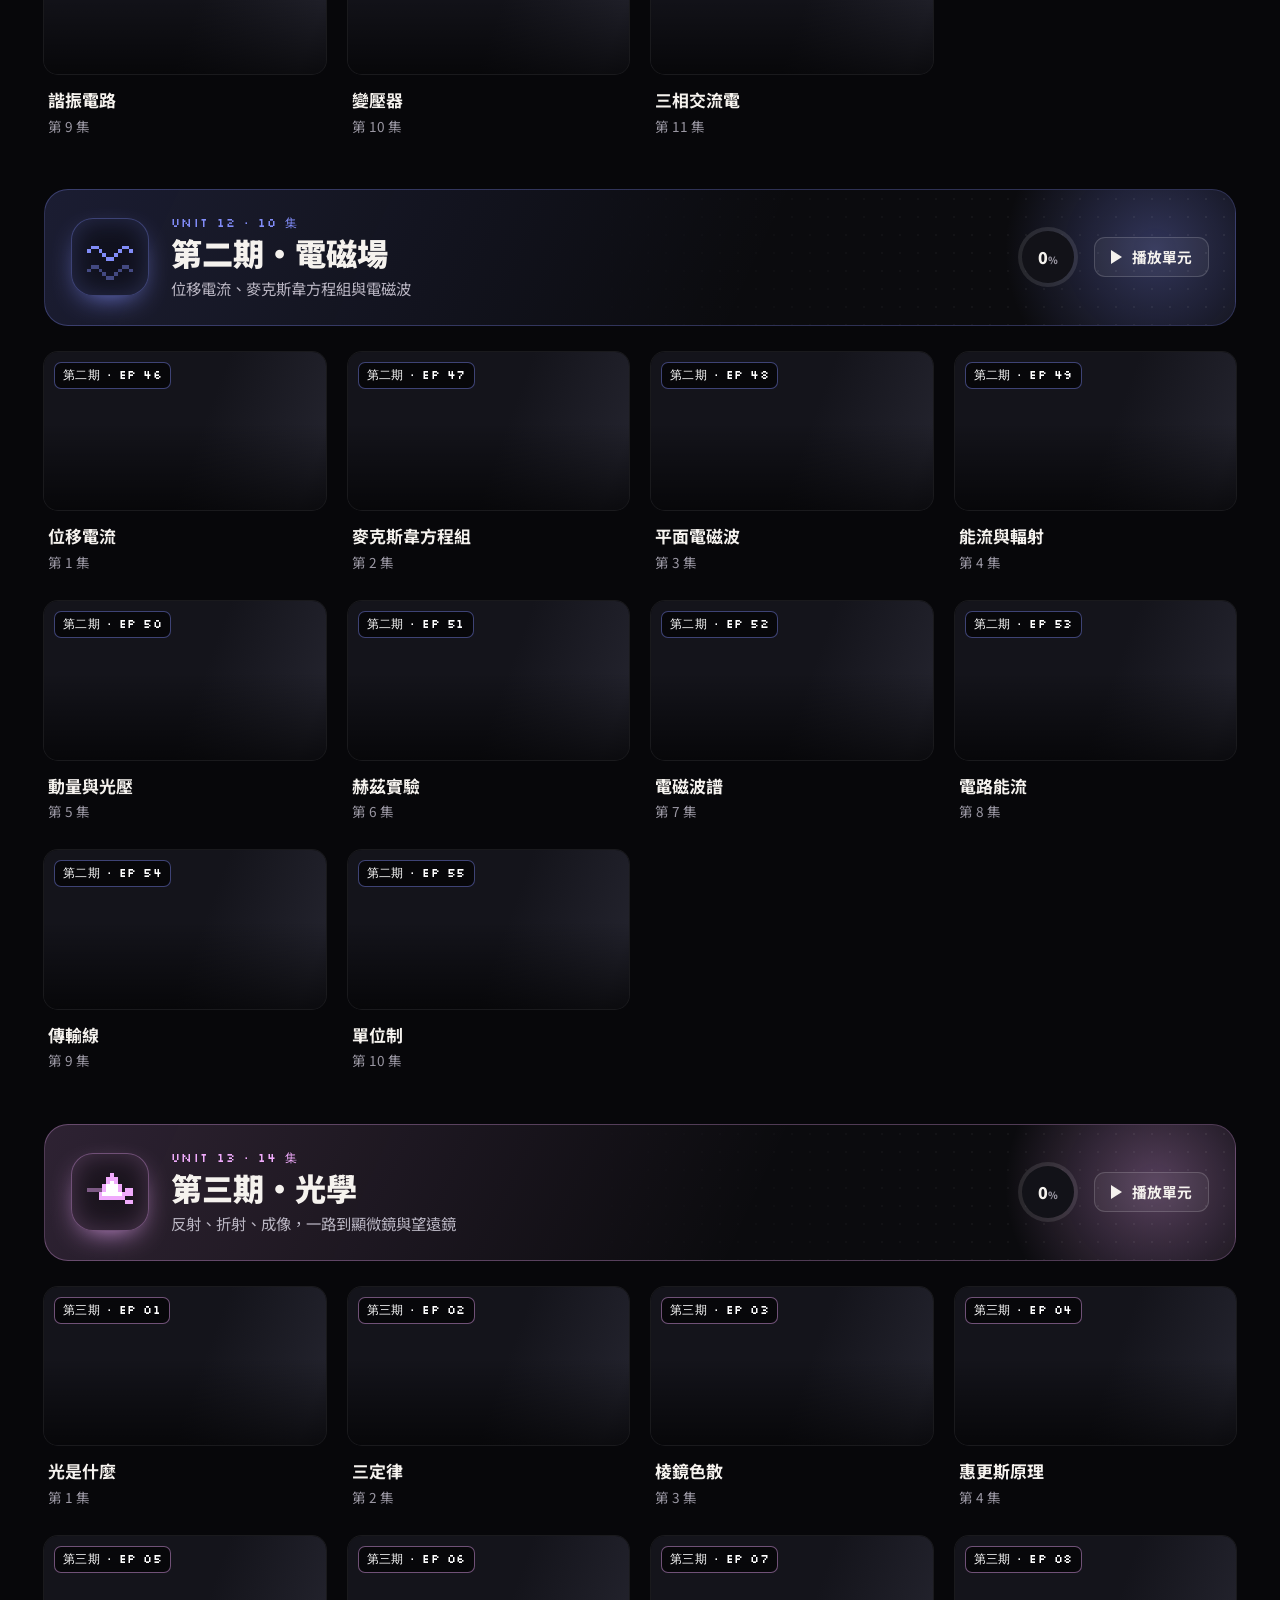
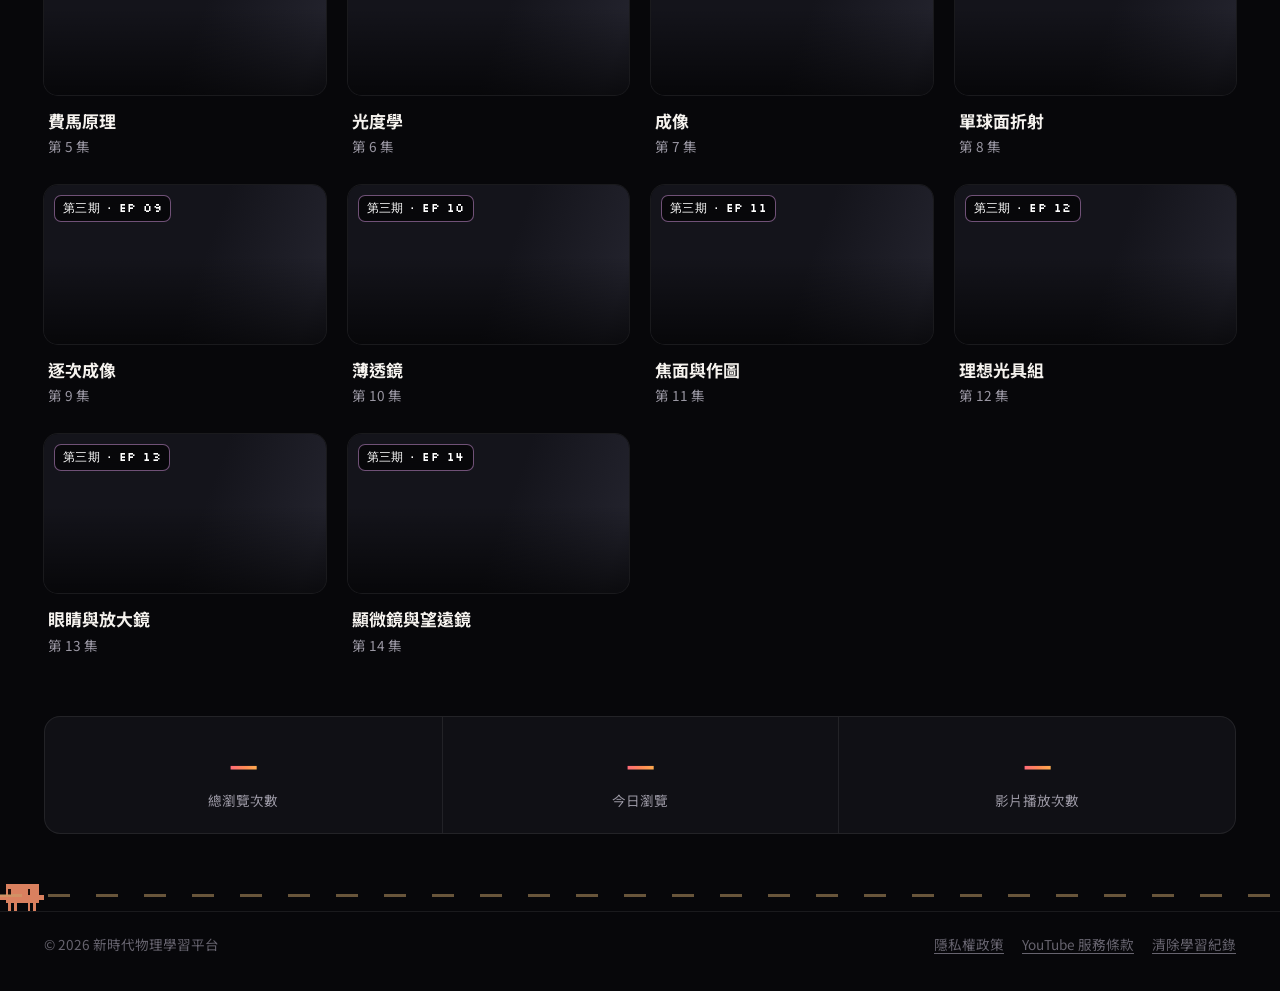
==== commit 4d97422f: "Google 登入：學習進度同步到觀眾自己的 Google 帳號、首頁「我喜歡的影片」、按讚移到放大旁邊 Co-Authored-By: Claude Opus 5.5 <noreply@anthro" ====
--- a/index.html
+++ b/index.html
@@ -36,7 +36,7 @@
       document.documentElement.dataset.theme = t;
     })();
   </script>
-  <link rel="stylesheet" href="style.css?v=15">
+  <link rel="stylesheet" href="style.css?v=16">
 </head>
 <body>
   <canvas id="stars" aria-hidden="true"></canvas>
@@ -245,16 +245,16 @@
             <span class="track"><span class="thumb-dot"></span></span>
             自動播放下一集
           </label>
+          <button id="like-btn" class="soc-btn">
+            <svg viewBox="0 0 24 24" aria-hidden="true"><path d="M7 10v11H3V10zM7 10l4-8c1.7 0 3 1.3 3 3v4h5.5a2 2 0 0 1 2 2.3l-1.4 8A2 2 0 0 1 18.1 21H7"/></svg>
+            <span>按讚</span>
+          </button>
           <button id="fs-btn" class="soc-btn soc-fs" title="放大（吉祥物會一起陪你看）">
             <svg viewBox="0 0 24 24" aria-hidden="true"><path d="M4 9V4h5M20 9V4h-5M4 15v5h5M20 15v5h-5"/></svg>
             <span>放大</span>
           </button>
         </div>
         <div class="social">
-          <button id="like-btn" class="soc-btn">
-            <svg viewBox="0 0 24 24" aria-hidden="true"><path d="M7 10v11H3V10zM7 10l4-8c1.7 0 3 1.3 3 3v4h5.5a2 2 0 0 1 2 2.3l-1.4 8A2 2 0 0 1 18.1 21H7"/></svg>
-            <span>按讚</span>
-          </button>
           <button id="sub-btn" class="soc-btn soc-sub">
             <svg viewBox="0 0 24 24" aria-hidden="true"><path d="M6 8a6 6 0 0 1 12 0c0 7 3 9 3 9H3s3-2 3-9M10.3 21a1.9 1.9 0 0 0 3.4 0"/></svg>
             <span>訂閱頻道</span>
@@ -275,6 +275,6 @@
   <div id="toasts" class="toasts" aria-live="polite"></div>
 
   <script src="videos.js?v=9"></script>
-  <script src="app.js?v=18"></script>
+  <script src="app.js?v=19"></script>
 </body>
 </html>
--- a/style.css
+++ b/style.css
@@ -853,3 +853,38 @@
 
 /* 「放大」按鈕放在控制列最右邊（原本快捷鍵說明的位置） */
 .controls .soc-fs { margin-left: auto; }
+
+/* 「按讚」和「放大」一起放在控制列最右邊 */
+.controls #like-btn { margin-left: auto; }
+.controls .soc-fs { margin-left: 0; }
+
+/* 登入後的帳號按鈕：頭像＋名字 */
+.account .avatar { width: 24px; height: 24px; border-radius: 50%; object-fit: cover; margin-left: -6px; }
+.account .acc-name { max-width: 7em; overflow: hidden; text-overflow: ellipsis; }
+.account.on { border-color: color-mix(in srgb, #40c882 45%, var(--border-strong)); }
+
+/* 我喜歡的影片 */
+.liked { margin-top: 44px; }
+.liked-head { display: flex; align-items: baseline; flex-wrap: wrap; gap: 6px 14px; margin-bottom: 18px; }
+.liked-head h2 { margin: 0; font-size: 1.6rem; font-weight: 900; }
+.liked-sub { color: var(--muted); font-size: .9rem; }
+.liked-head .see-all { margin-left: auto; }
+.shelf {
+  display: grid; grid-auto-flow: column; grid-auto-columns: minmax(240px, 280px); gap: 20px;
+  overflow-x: auto; scroll-snap-type: x proximity; padding: 4px 4px 14px; margin: 0 -4px;
+  scrollbar-width: thin;
+}
+.shelf .card { scroll-snap-align: start; }
+.liked-empty { display: flex; align-items: center; gap: 18px; padding: 22px 24px; border: 1px dashed var(--border-strong); border-radius: 20px; color: var(--muted); }
+.liked-empty .em { width: 64px; flex: none; }
+.liked-empty strong { display: block; color: var(--text); margin-bottom: 2px; }
+.liked-empty p { margin: 0; }
+
+@media (max-width: 640px) {
+  .account .acc-name { display: none; }
+  .account .avatar { margin: 0; }
+  .shelf { grid-auto-columns: 78%; }
+}
+
+/* 提示訊息在手機上不要被擠成窄窄一條 */
+.toasts { width: max-content; max-width: calc(100vw - 32px); }
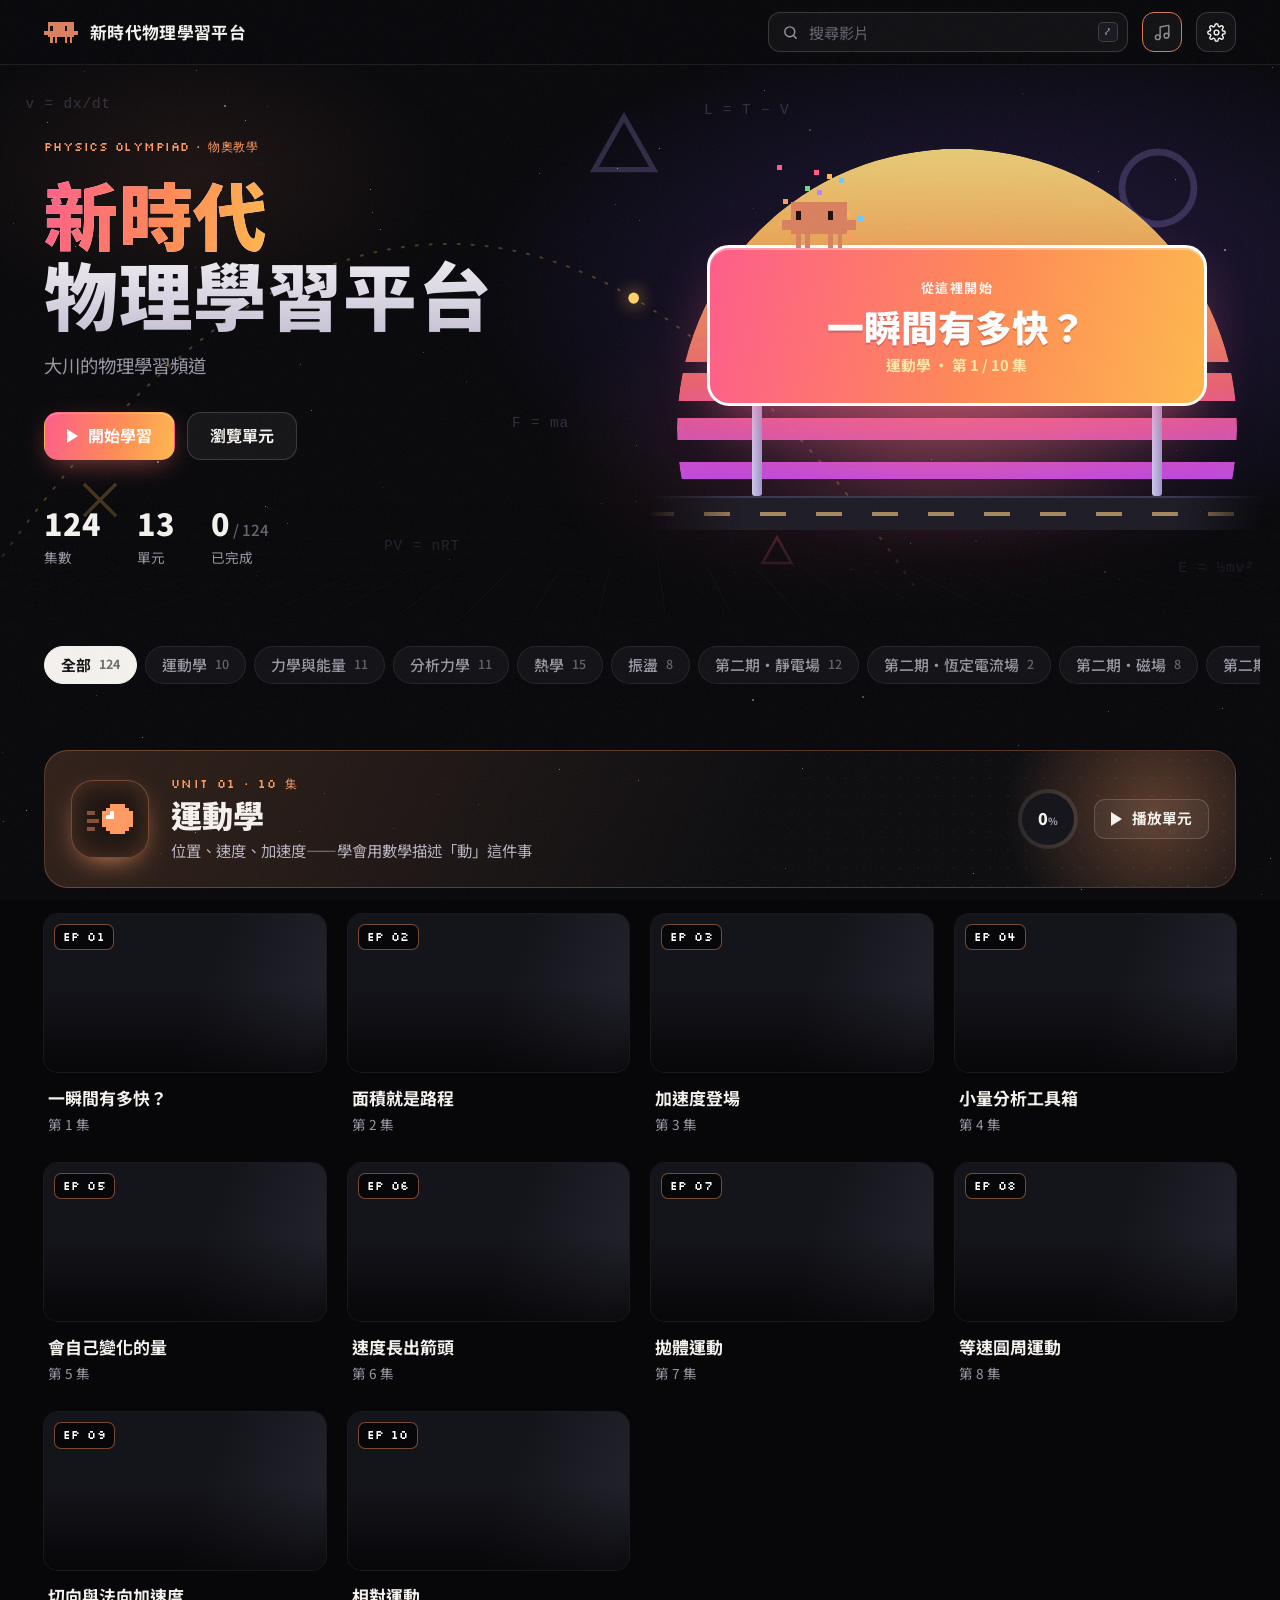
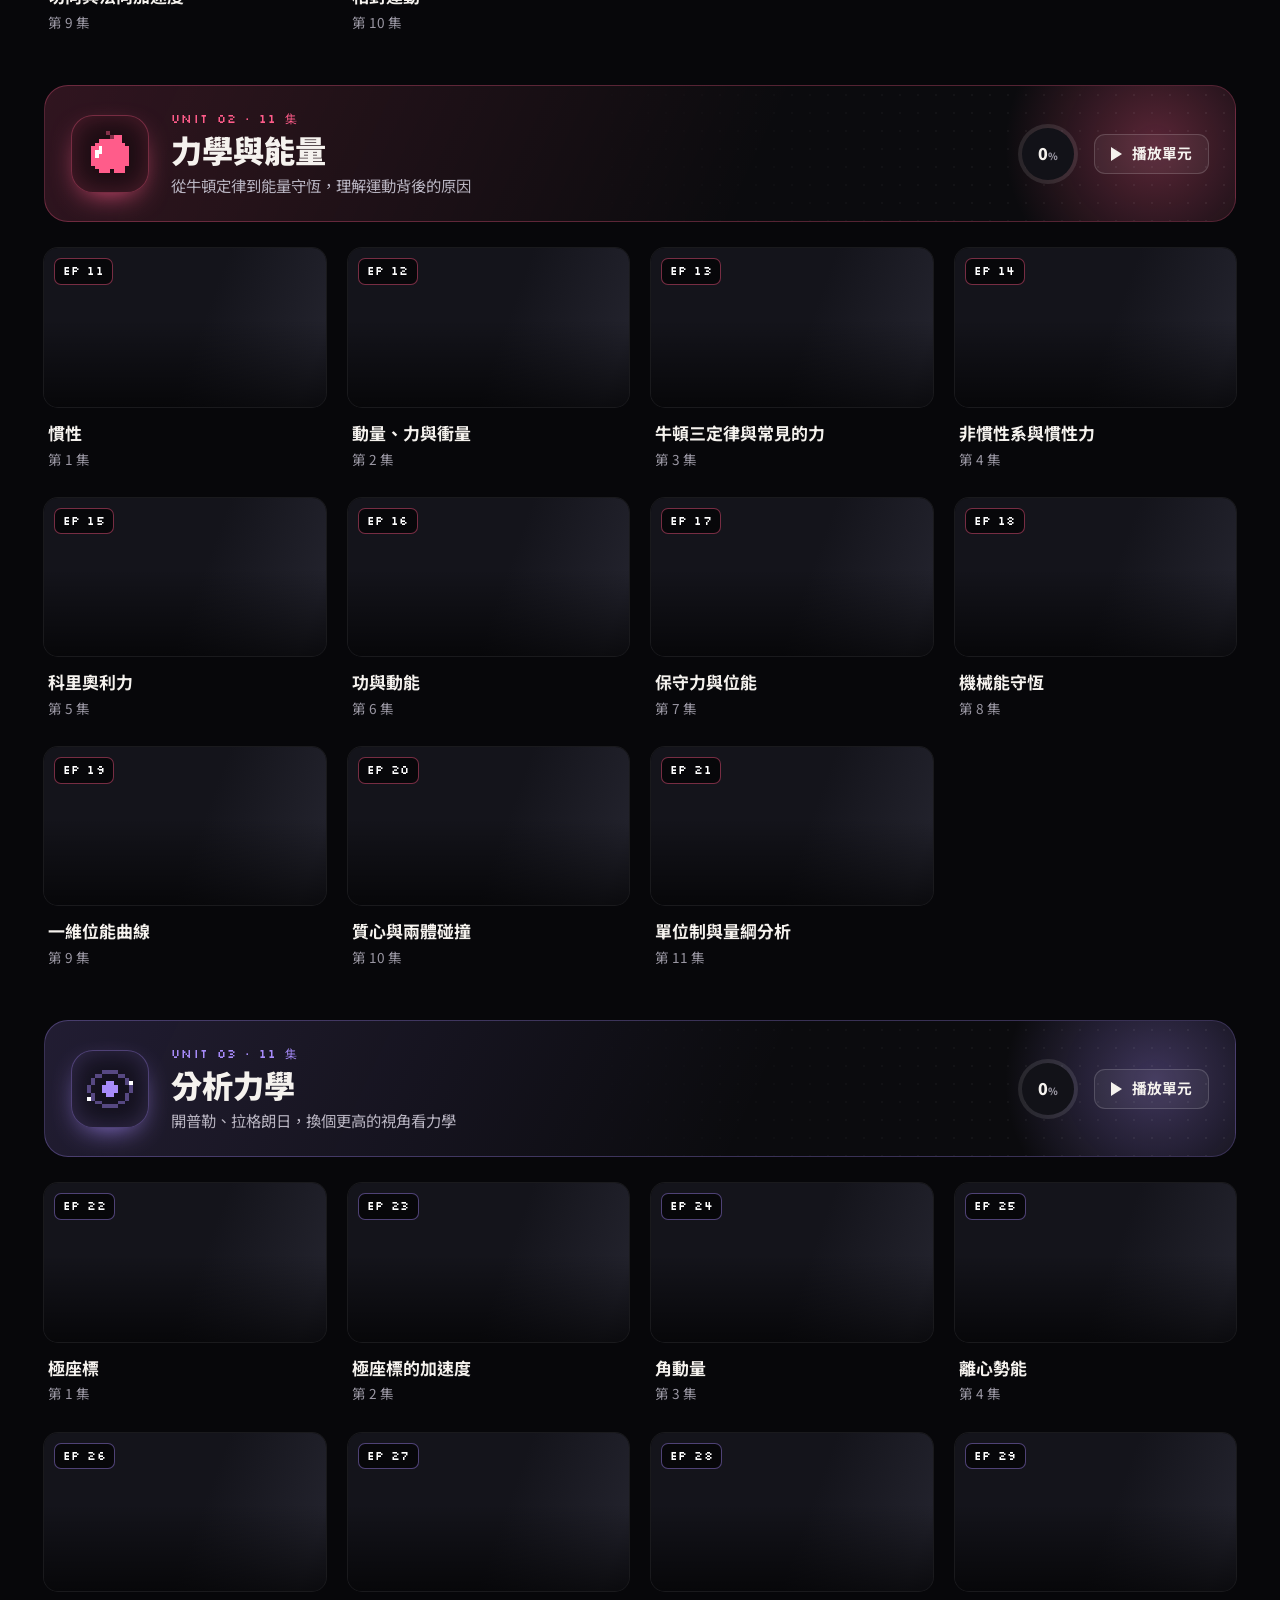
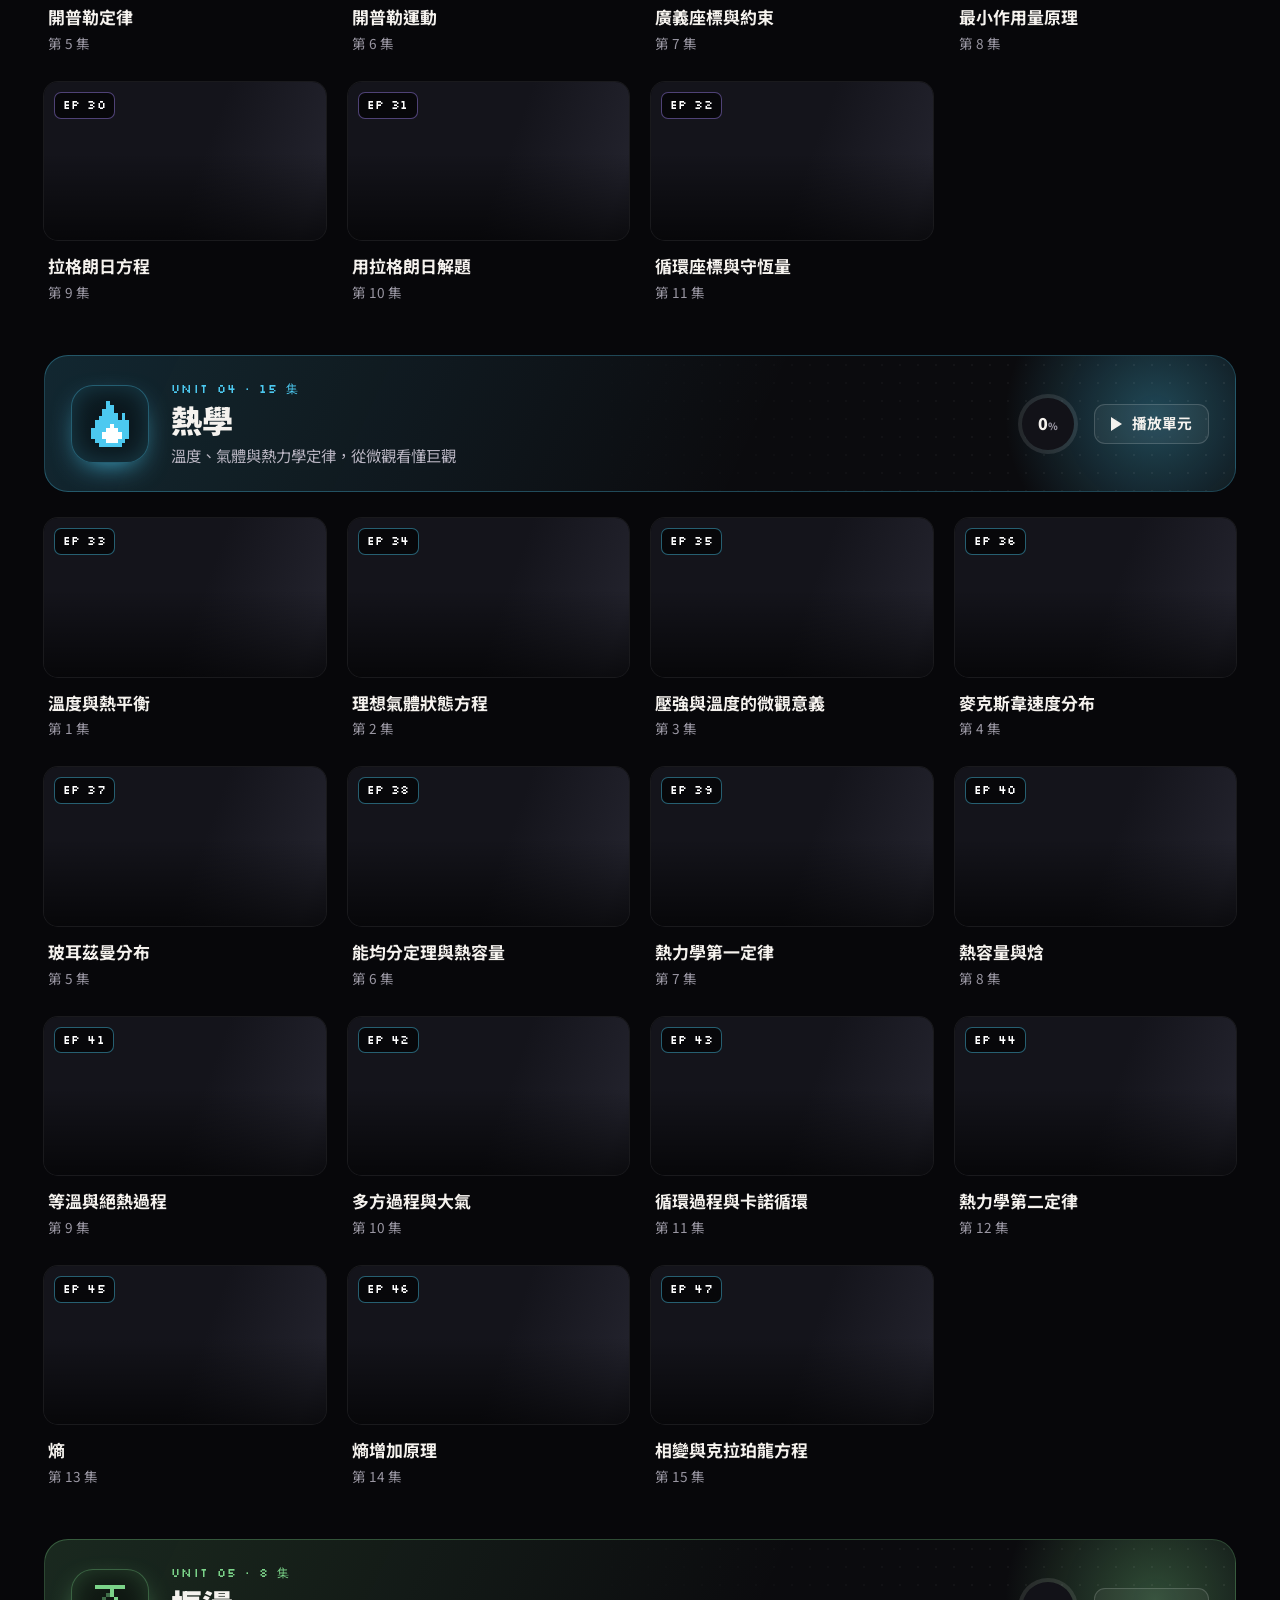
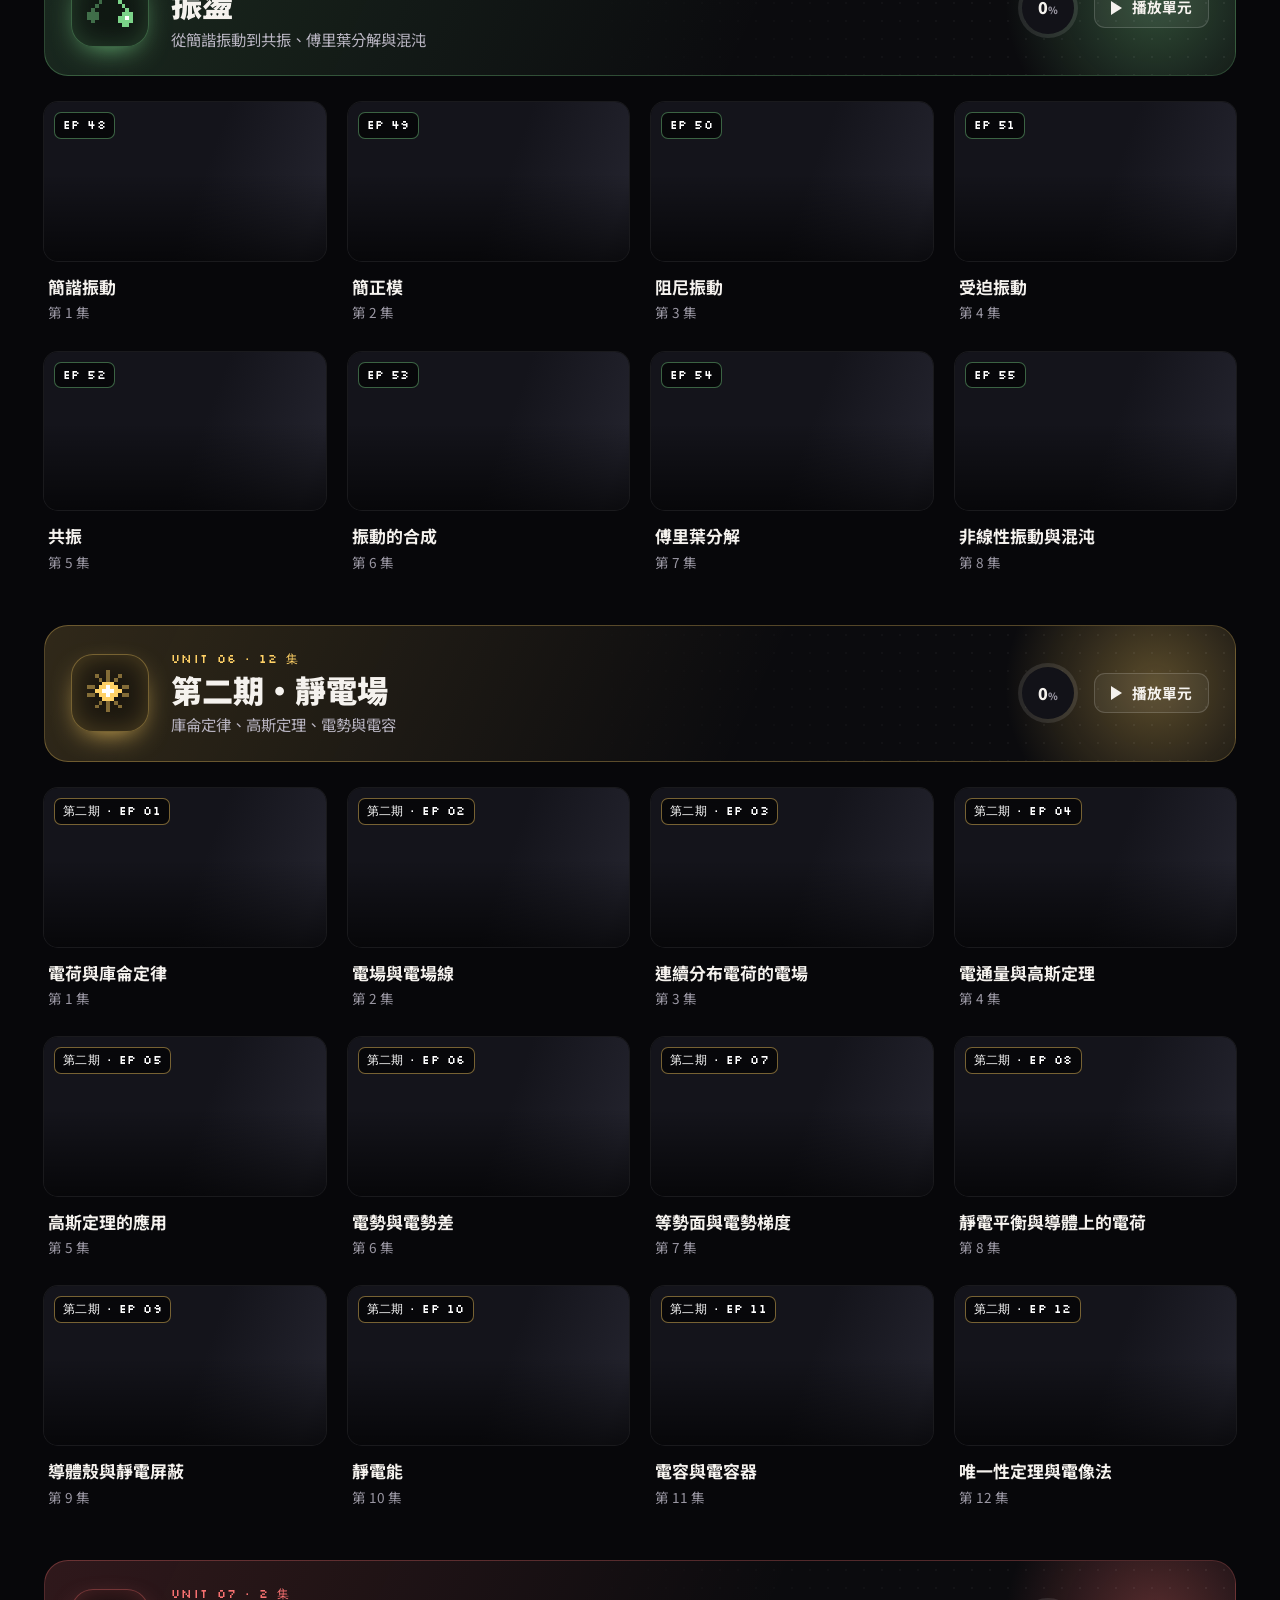
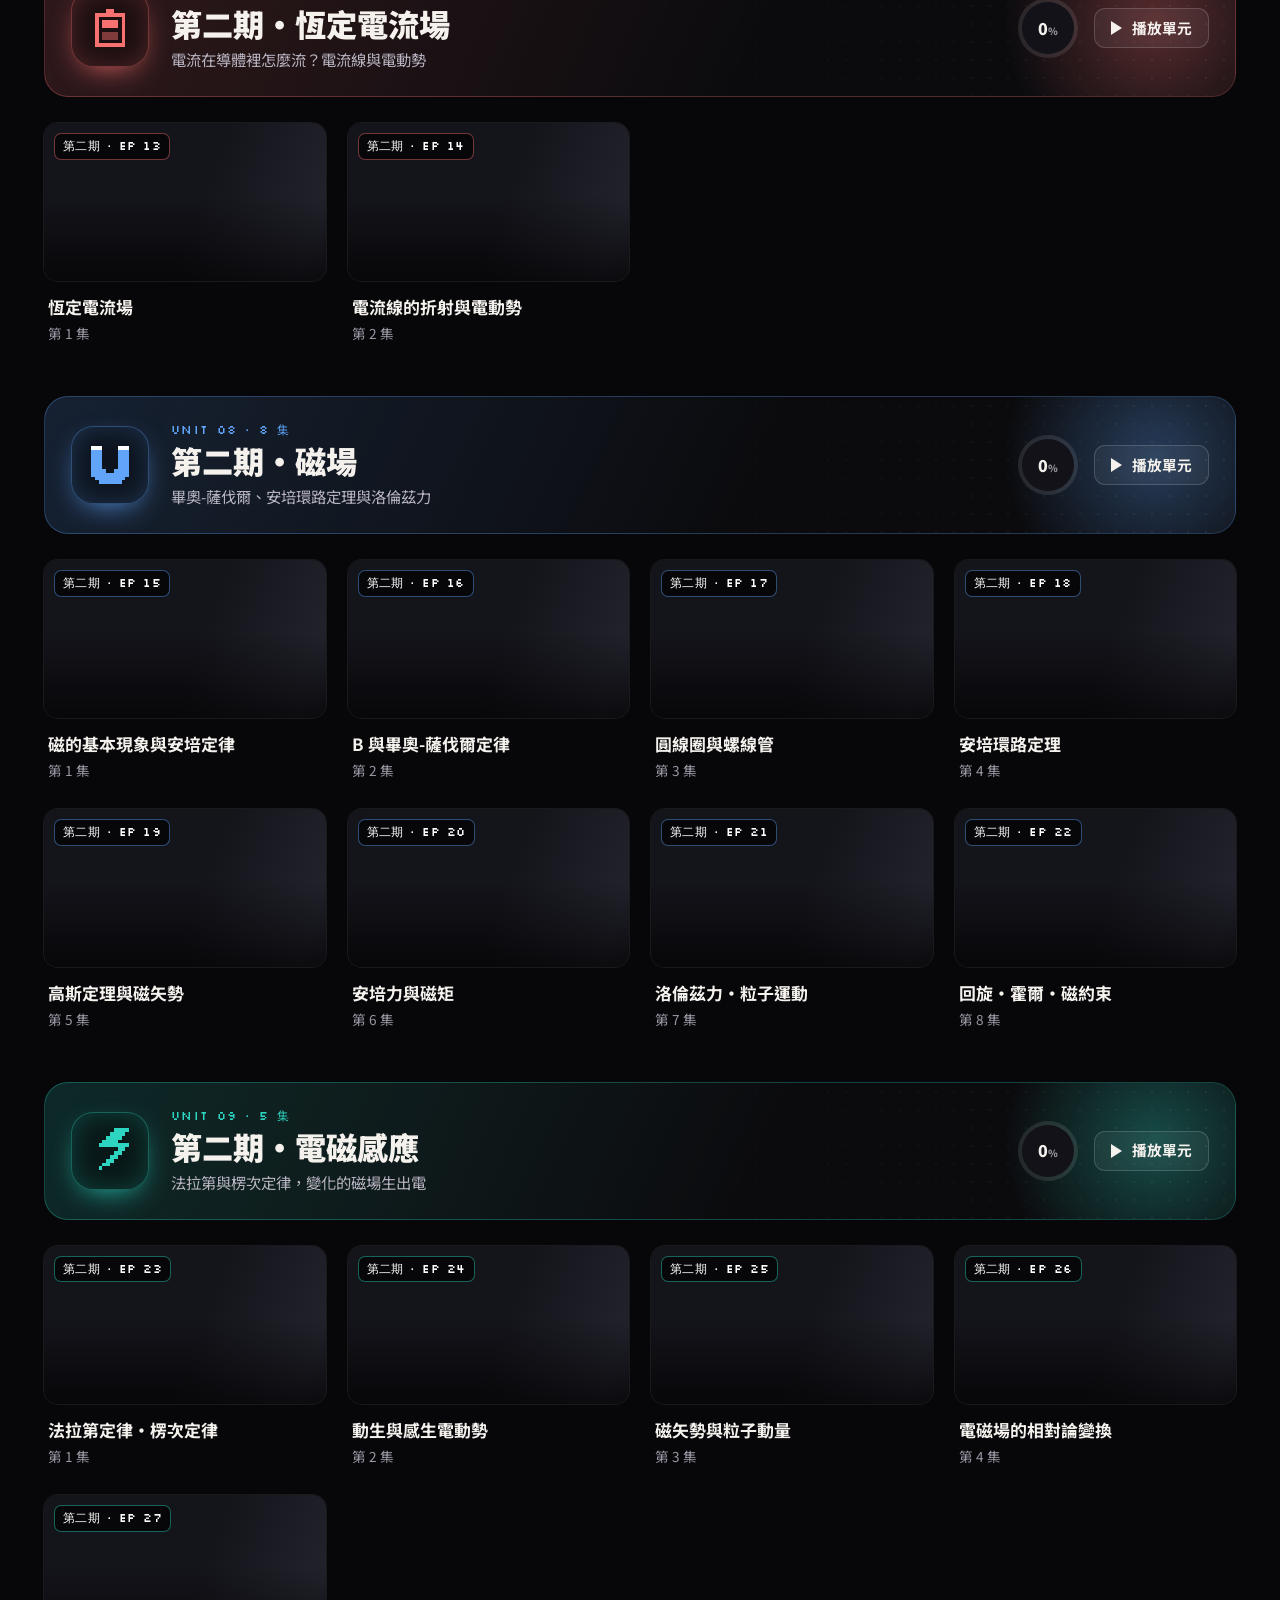
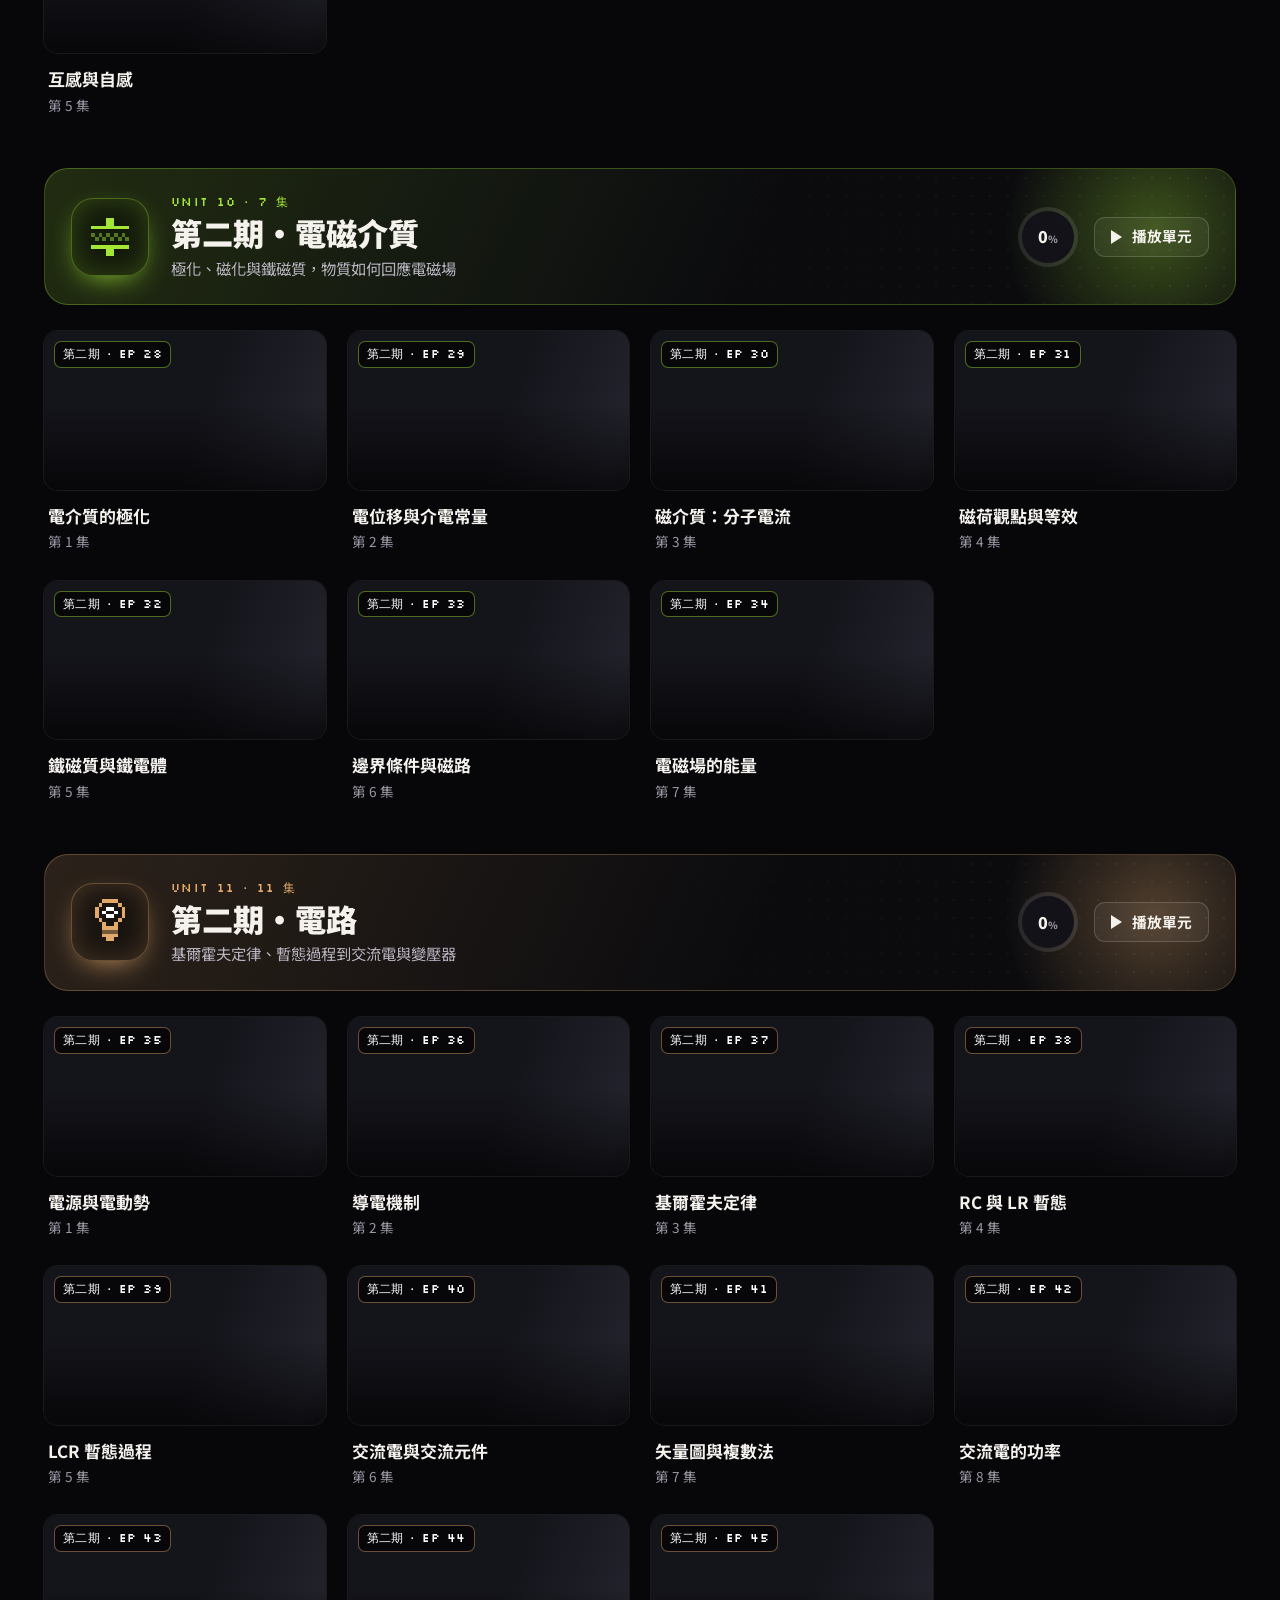
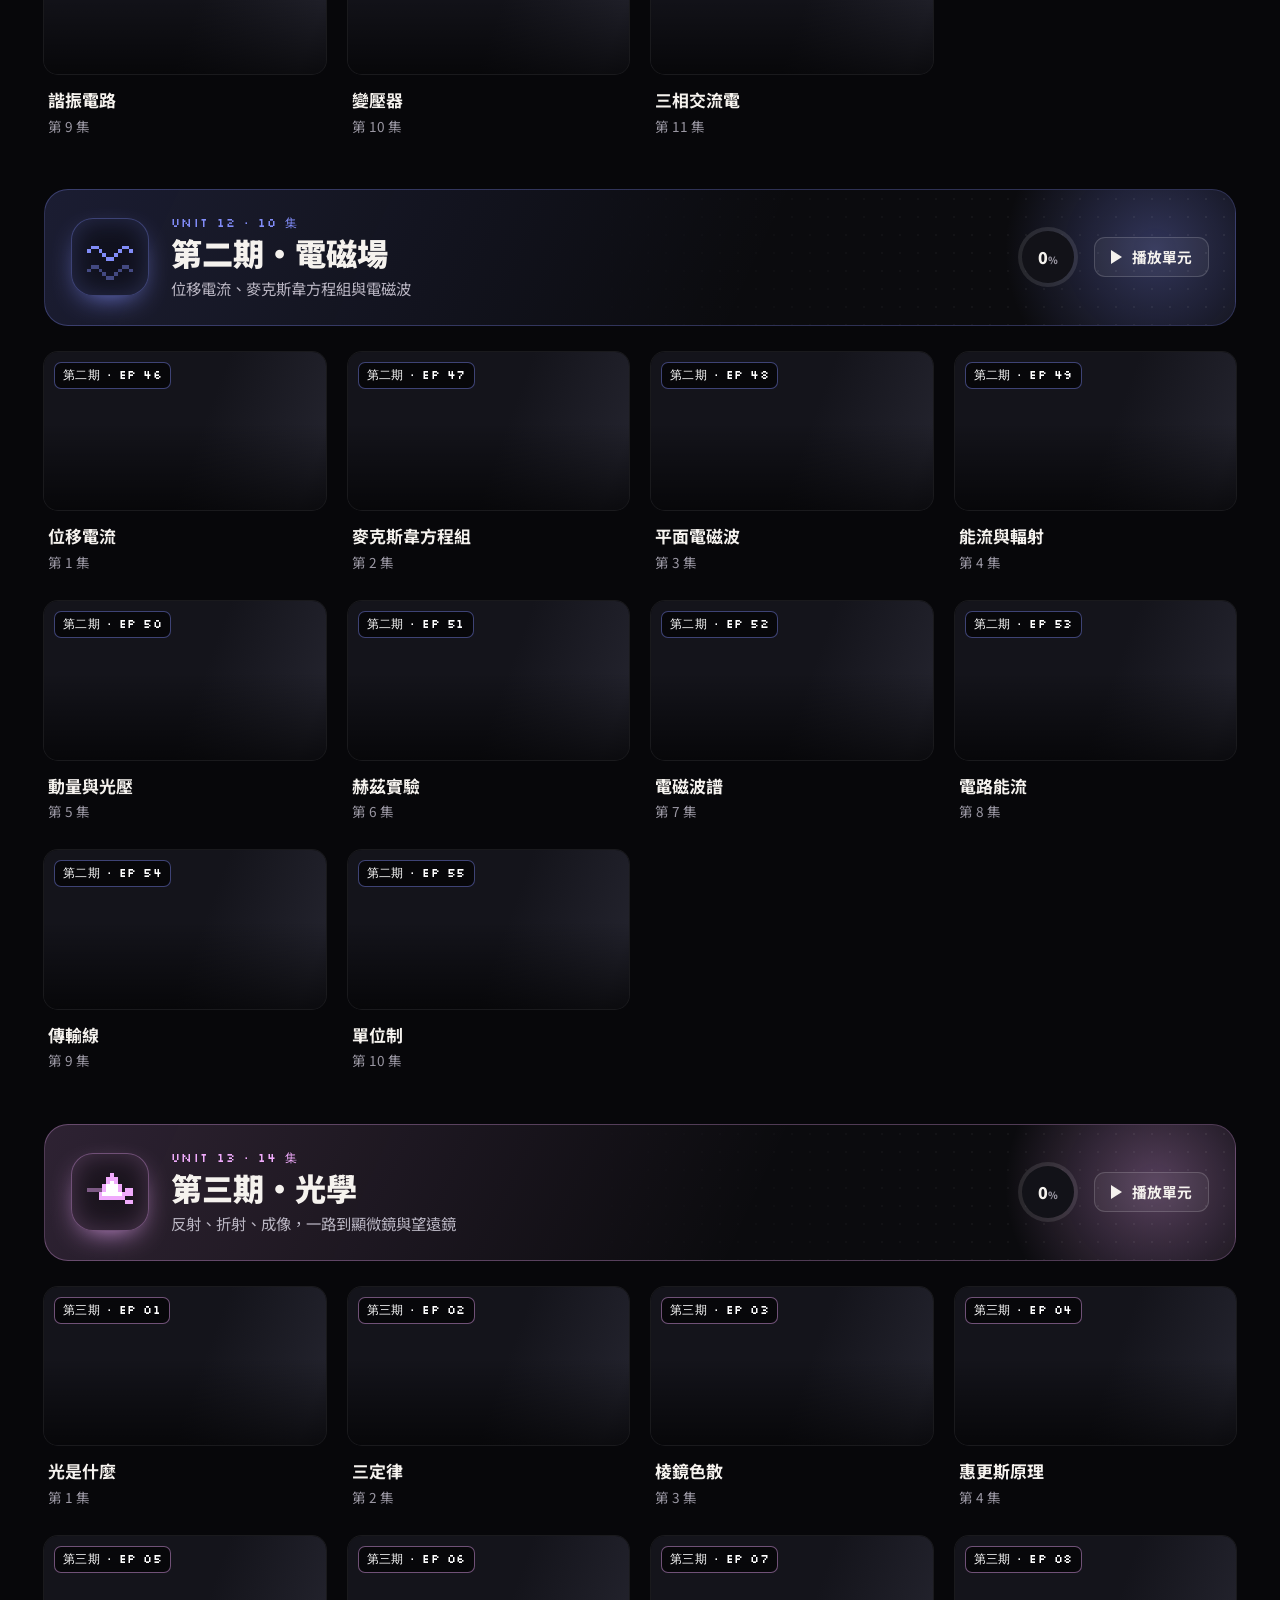
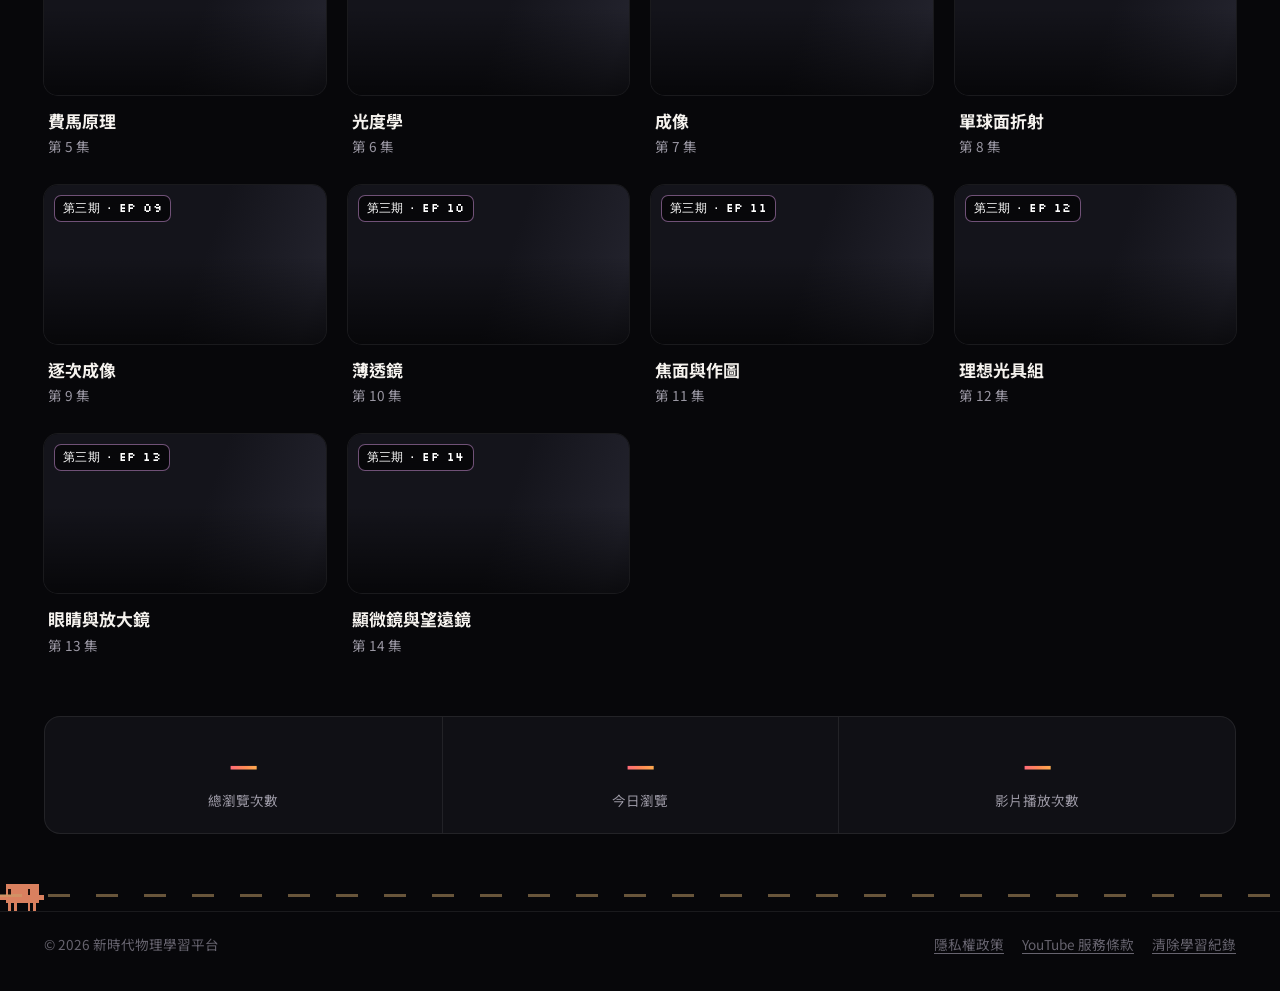
==== commit a0b492e8: "聯絡信箱、背景音樂一進來就嘗試播放（被擋時按鈕提示）、播放器內部放大讓 YouTube 給更高畫質 Co-Authored-By: Claude Opus 5.5 <noreply@anthropic" ====
--- a/index.html
+++ b/index.html
@@ -36,7 +36,7 @@
       document.documentElement.dataset.theme = t;
     })();
   </script>
-  <link rel="stylesheet" href="style.css?v=16">
+  <link rel="stylesheet" href="style.css?v=20">
 </head>
 <body>
   <canvas id="stars" aria-hidden="true"></canvas>
@@ -53,7 +53,7 @@
         <kbd>/</kbd>
       </label>
       <button id="account" class="account" hidden></button>
-      <button id="music-btn" class="tool-btn music-btn" aria-label="背景音樂" title="背景音樂">
+      <button id="music-btn" class="tool-btn music-btn" aria-label="背景音樂" title="背景音樂（點一下網頁任何地方就會開始播放）">
         <svg class="note-ico" viewBox="0 0 24 24" aria-hidden="true"><path d="M9 18V5l11-2v13"/><circle cx="6" cy="18" r="3"/><circle cx="17" cy="16" r="3"/></svg>
         <canvas id="viz-top" width="60" height="40" aria-hidden="true"></canvas>
       </button>
@@ -200,7 +200,7 @@
   </footer>
 
   <dialog id="player" aria-label="影片播放">
-    <div id="ambient" class="ambient" aria-hidden="true"></div>
+    <div class="ambient-clip" aria-hidden="true"><div id="ambient" class="ambient"></div></div>
     <div class="player-top">
       <div class="crumb">
         <span id="crumb-unit" class="pill"></span><span id="crumb-ep" class="pixel-text"></span>
@@ -274,7 +274,7 @@
 
   <div id="toasts" class="toasts" aria-live="polite"></div>
 
-  <script src="videos.js?v=9"></script>
-  <script src="app.js?v=19"></script>
+  <script src="videos.js?v=10"></script>
+  <script src="app.js?v=20"></script>
 </body>
 </html>
--- a/style.css
+++ b/style.css
@@ -888,3 +888,24 @@
 
 /* 提示訊息在手機上不要被擠成窄窄一條 */
 .toasts { width: max-content; max-width: calc(100vw - 32px); }
+
+/* 背景音樂在等觀眾點一下才能開始（瀏覽器規定）：音樂按鈕輕輕閃動提示 */
+.music-btn.waiting { border-color: var(--orange); animation: music-wait 1.8s ease-in-out infinite; }
+@keyframes music-wait {
+  0% { box-shadow: 0 0 0 0 rgba(255, 138, 85, .55); }
+  70% { box-shadow: 0 0 0 10px rgba(255, 138, 85, 0); }
+  100% { box-shadow: 0 0 0 0 rgba(255, 138, 85, 0); }
+}
+
+/* 播放器在內部用大尺寸運作（為了讓 YouTube 給高畫質），不能把外面的版面撐開 */
+.frame { position: relative; }
+.frame iframe { position: absolute; left: 0; top: 0; }
+.frame > #yt:not(iframe) { position: absolute; inset: 0; }
+@media (max-width: 960px) {
+  .player-body { grid-template-columns: minmax(0, 1fr); }
+}
+.ambient-clip { position: absolute; inset: 0; z-index: 0; overflow: hidden; pointer-events: none; border-radius: inherit; }
+@media (max-width: 640px) {
+  .controls .switch { width: 100%; margin-left: 0; }
+  .controls #like-btn { margin-left: 0; }
+}
